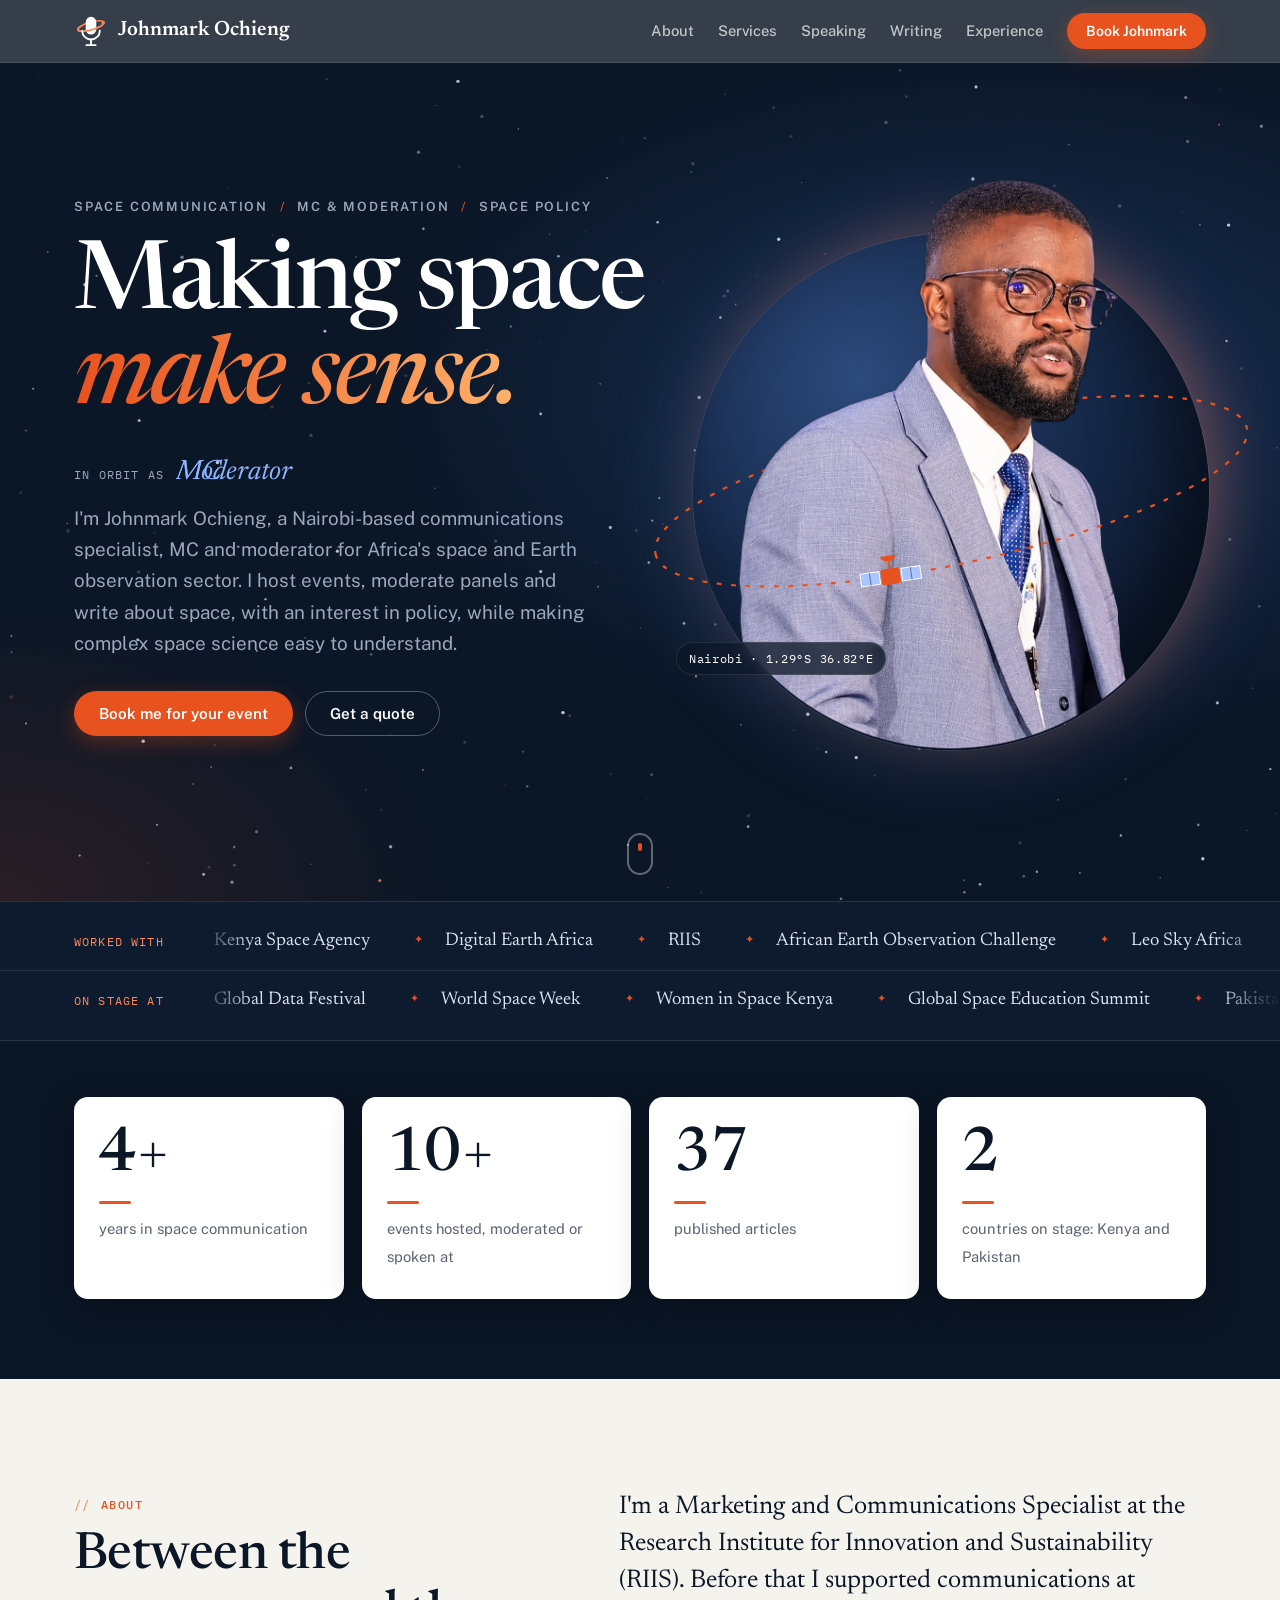
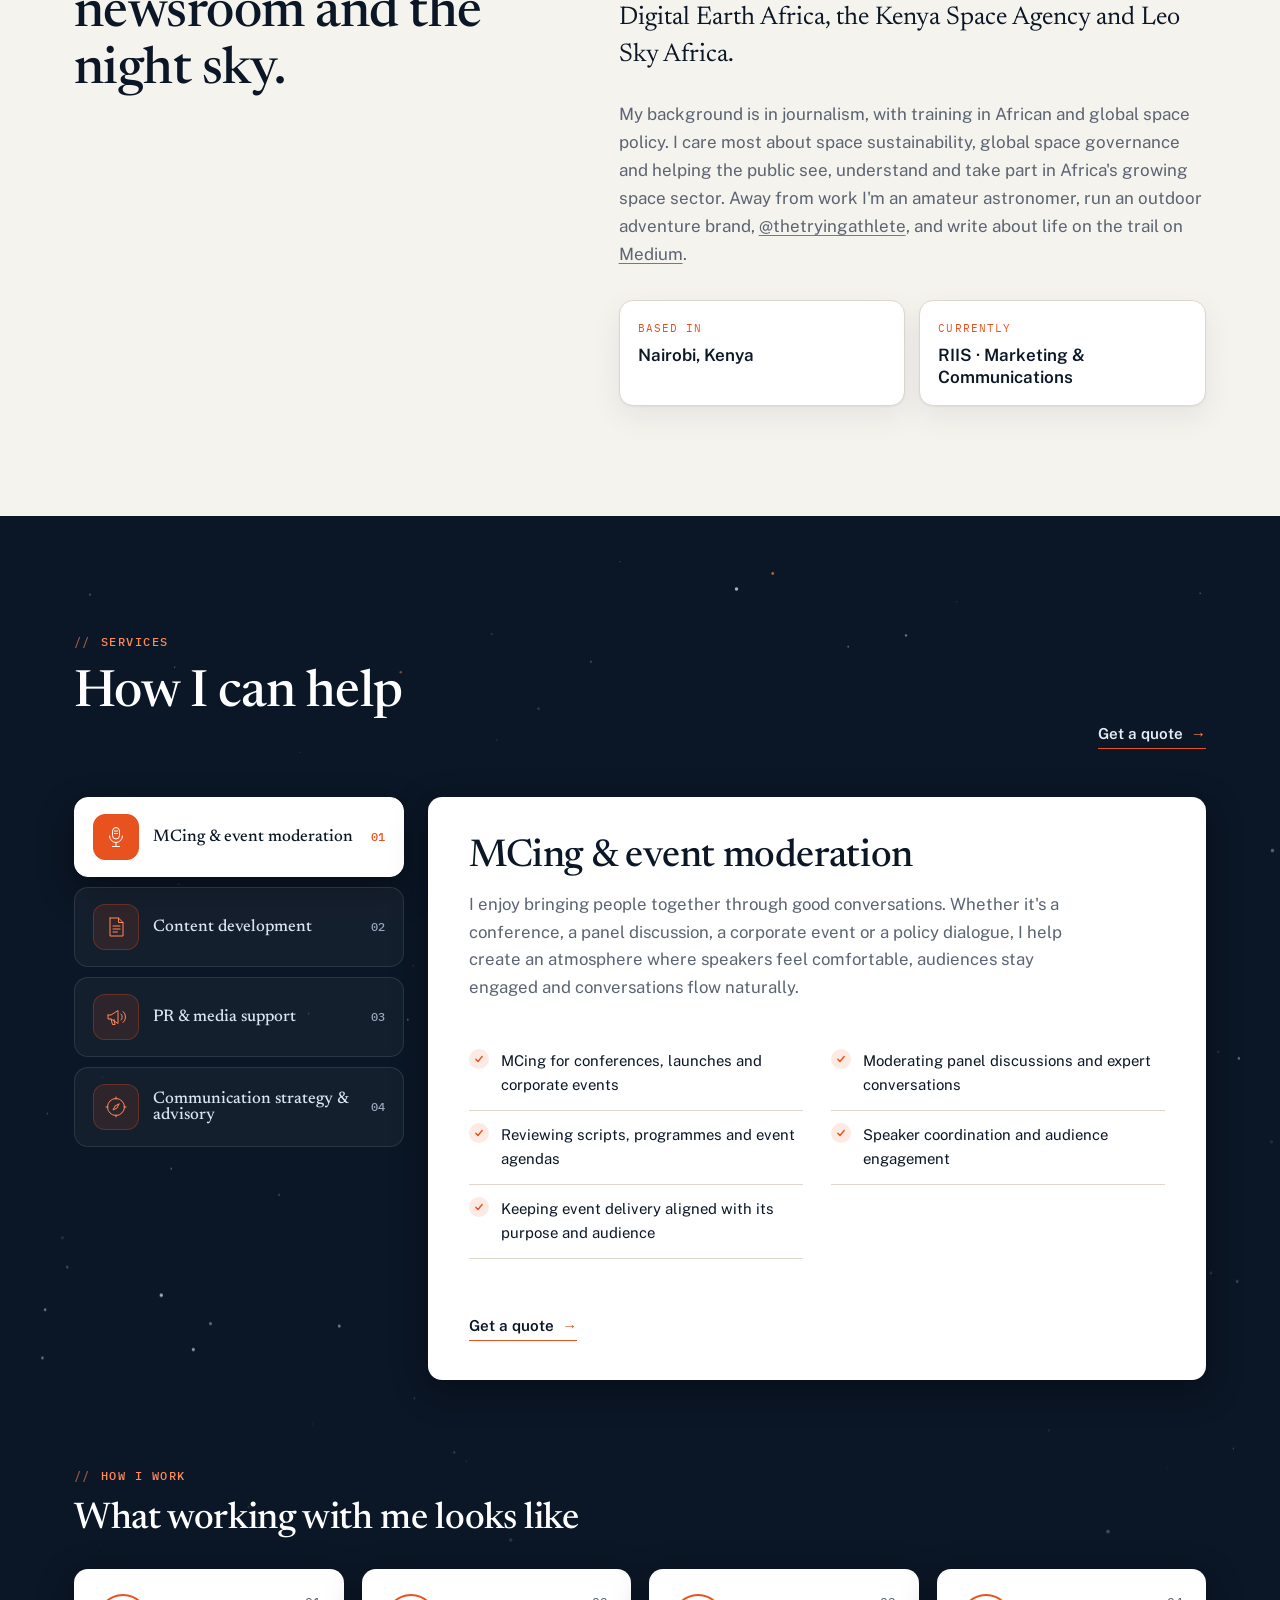
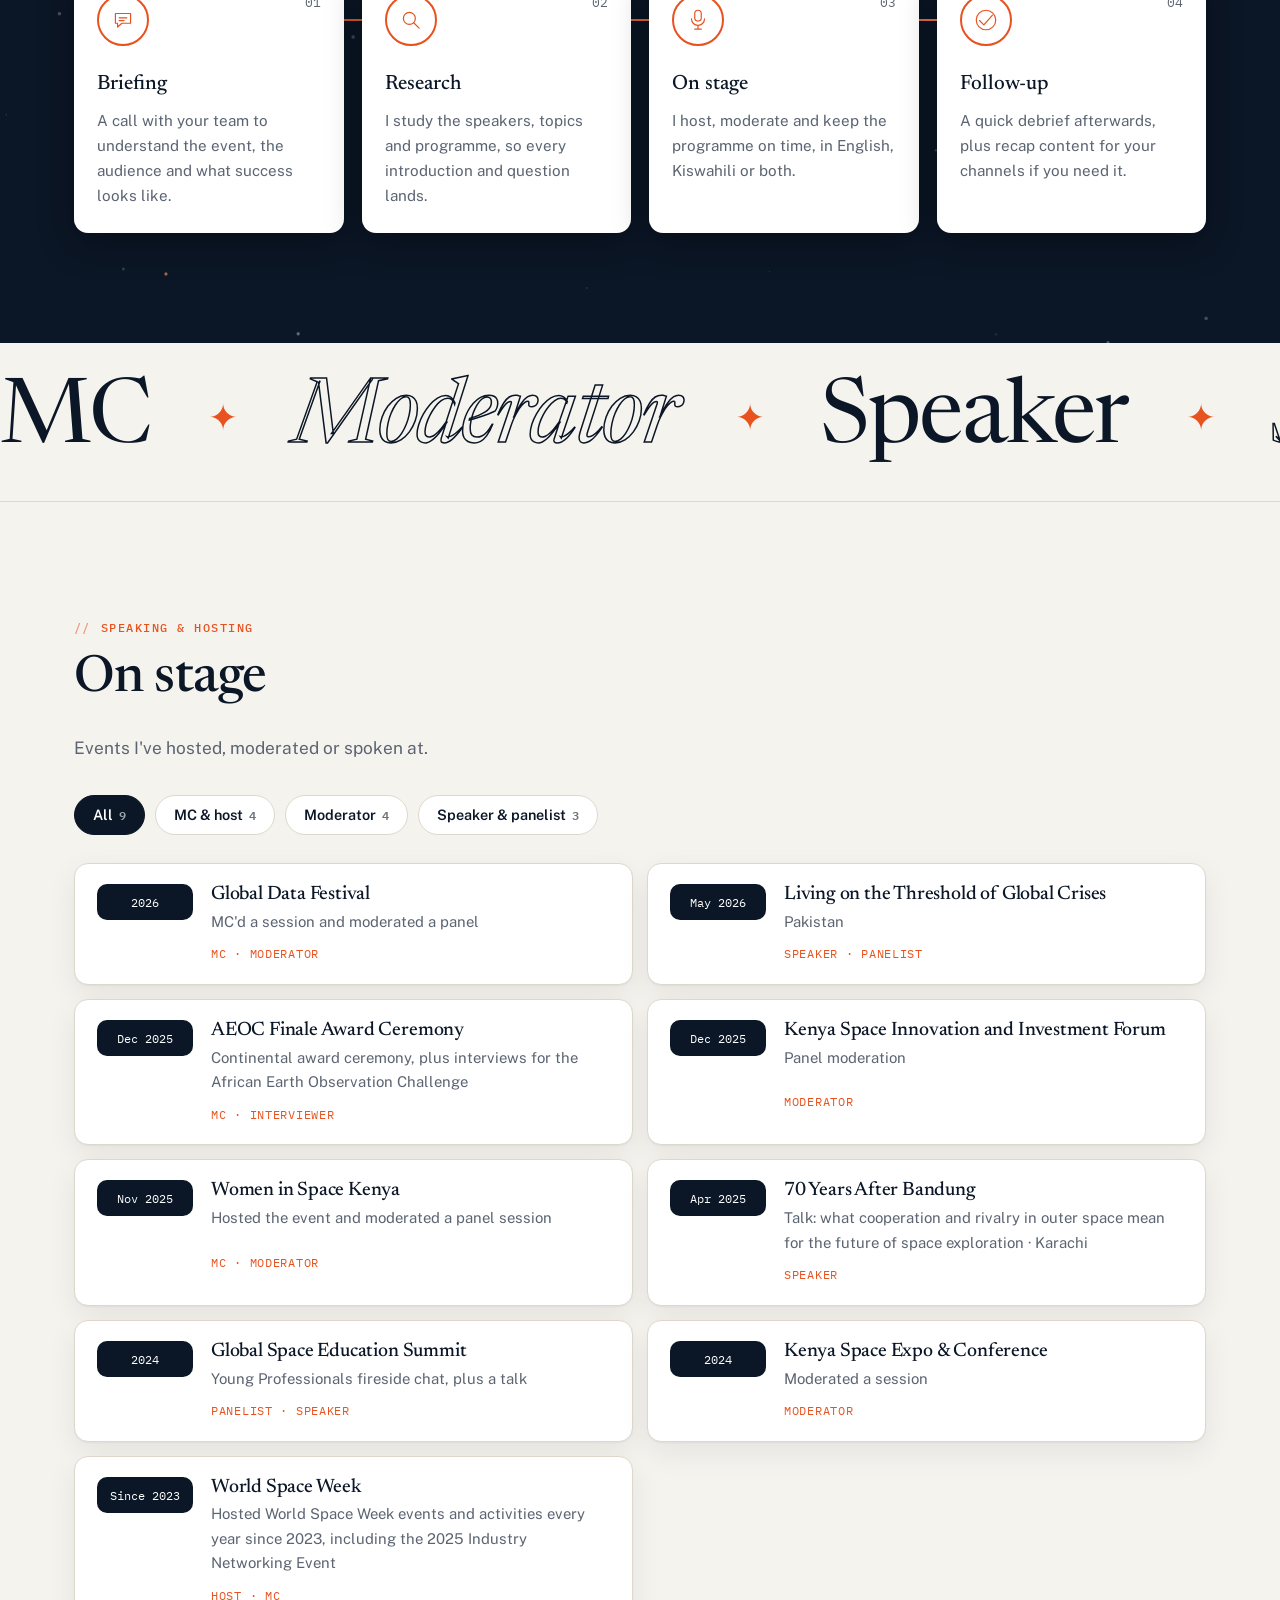
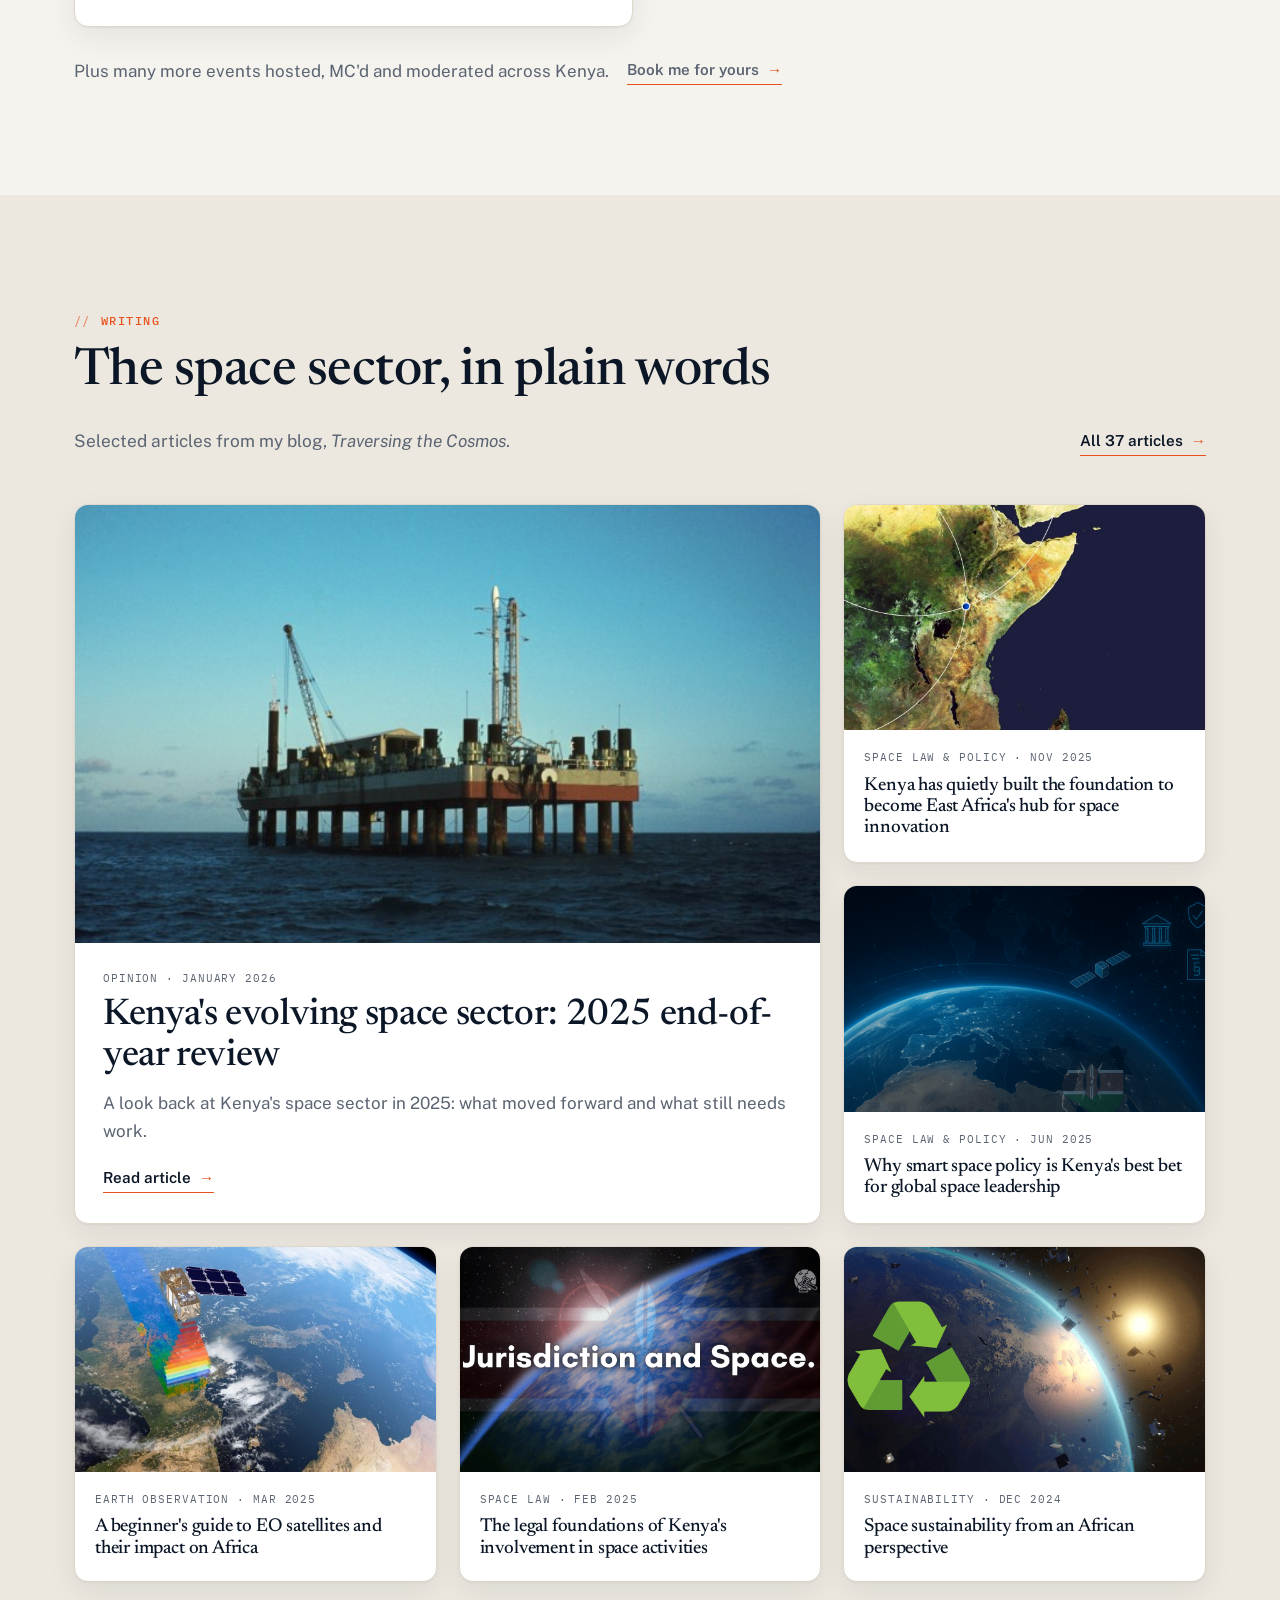
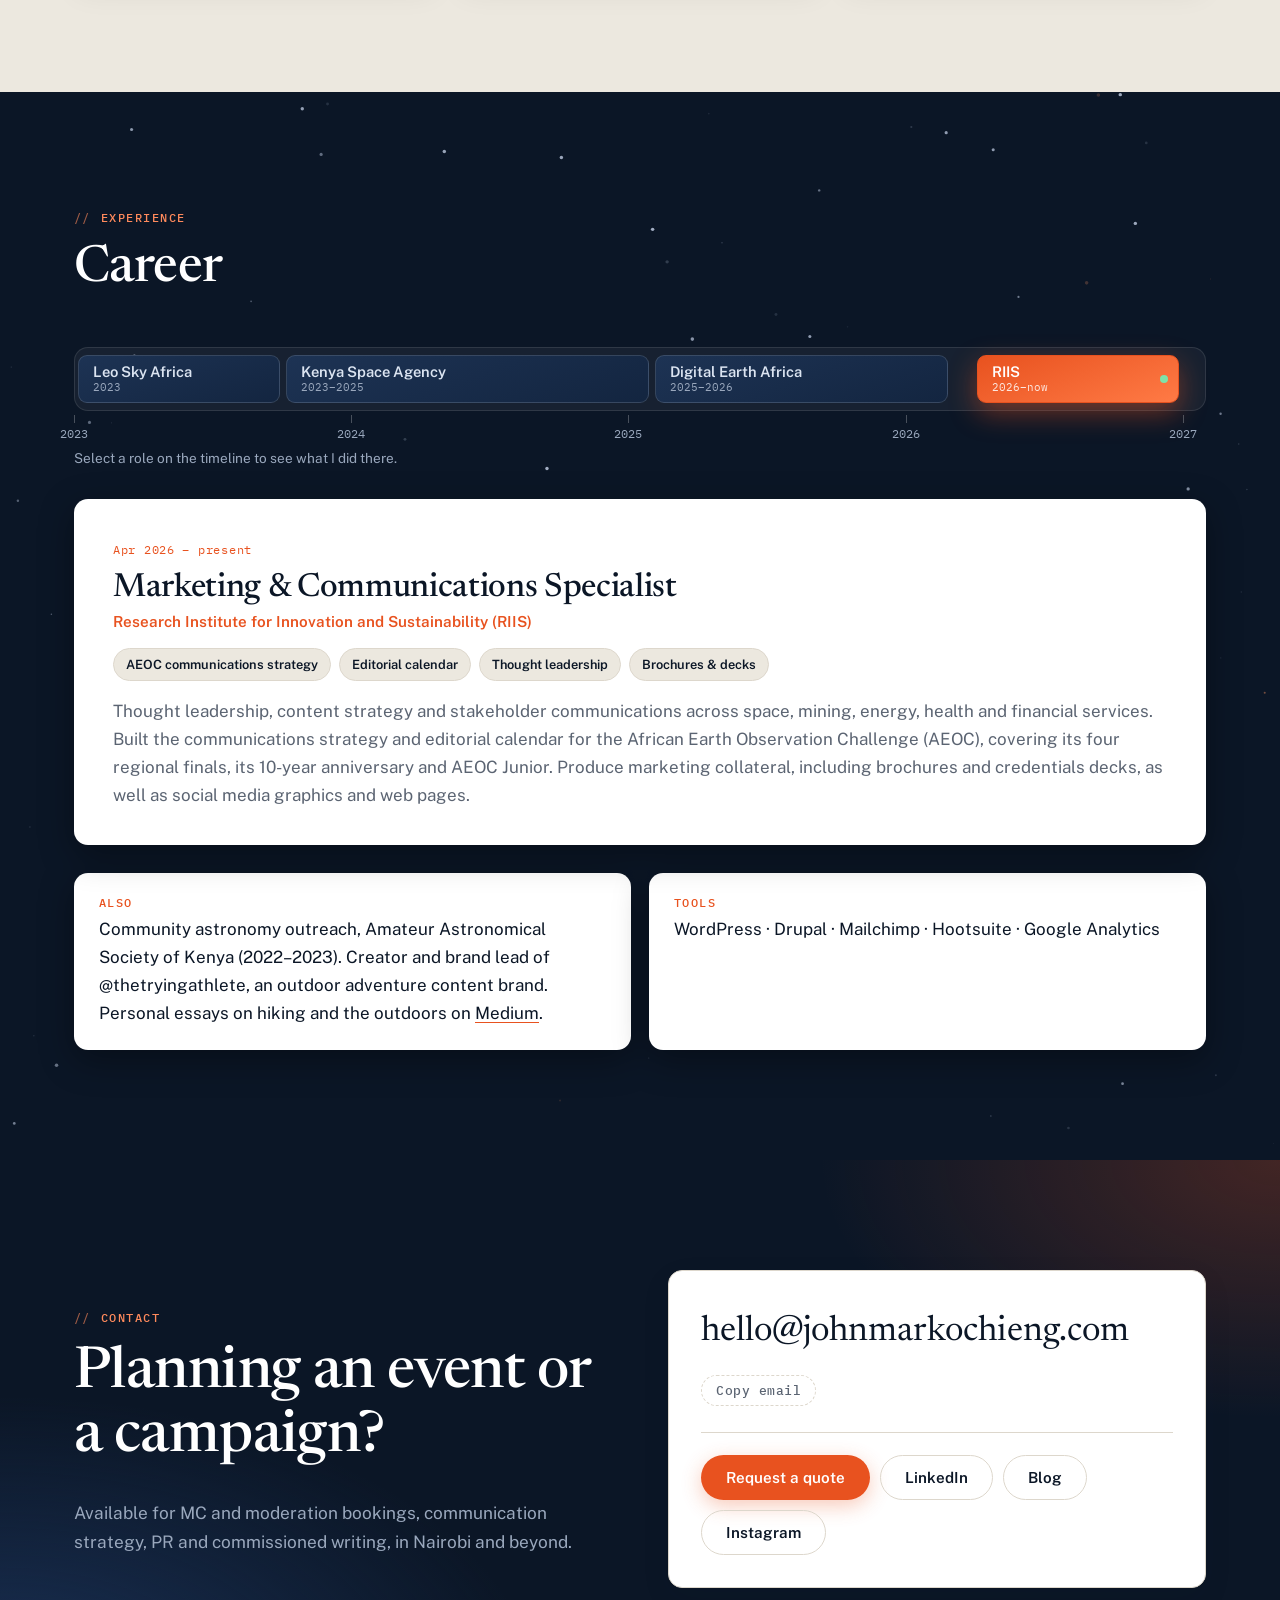
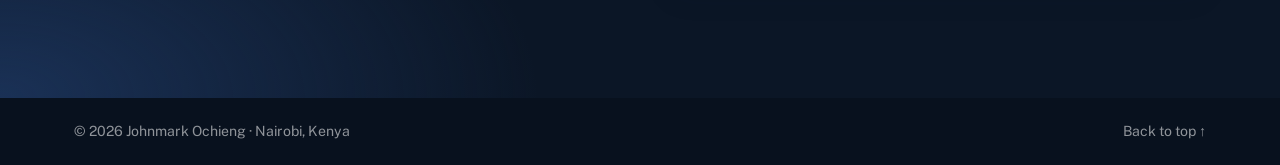
==== index.html @ 92f1a1a9 "Services switcher and career trajectory bar Co-Authored-By: Claude Opus 5.5 <noreply@anthropic.com> " ====
<!DOCTYPE html>
<html lang="en">
<head>
  <meta charset="utf-8">
  <meta name="viewport" content="width=device-width, initial-scale=1">
  <title>Johnmark Ochieng · Space Communication, MC &amp; Policy</title>
  <meta name="description" content="Johnmark Ochieng: Nairobi-based communications specialist, MC and moderator working at the intersection of space, Earth observation and policy across Africa.">
  <meta property="og:title" content="Johnmark Ochieng · Space Communication, MC & Policy">
  <meta property="og:description" content="MC, moderator and communications specialist for Africa's space and Earth observation sector.">
  <meta property="og:image" content="https://johnmarkochieng.com/assets/johnmark-speaking.jpg">
  <meta property="og:url" content="https://johnmarkochieng.com/">
  <meta property="og:type" content="website">
  <meta name="twitter:card" content="summary_large_image">
  <link rel="preconnect" href="https://fonts.googleapis.com">
  <link rel="preconnect" href="https://fonts.gstatic.com" crossorigin>
  <link href="https://fonts.googleapis.com/css2?family=Newsreader:ital,opsz,wght@0,6..72,400;0,6..72,500;0,6..72,600;1,6..72,500&family=Public+Sans:wght@400;500;600;700&family=IBM+Plex+Mono:wght@400;500&display=swap" rel="stylesheet">
  <link rel="icon" href="assets/logo/favicon.svg" type="image/svg+xml">
  <link rel="stylesheet" href="styles.css">
  <script>document.documentElement.classList.add("js");</script>
</head>
<body>
  <div class="scroll-progress" aria-hidden="true"></div>

  <header class="nav">
    <div class="nav-inner">
      <a href="#top" class="logo" aria-label="Johnmark Ochieng, home">
        <img src="assets/logo/mark.svg" alt="" class="logo-mark" width="34" height="34">
        <span class="logo-word">Johnmark Ochieng</span>
      </a>
      <button class="nav-toggle" aria-expanded="false" aria-controls="nav-links">Menu</button>
      <nav id="nav-links">
        <a href="#about">About</a>
        <a href="#services">Services</a>
        <a href="#stage">Speaking</a>
        <a href="#writing">Writing</a>
        <a href="#experience">Experience</a>
        <a href="#contact" class="btn btn-accent btn-sm">Book Johnmark</a>
      </nav>
    </div>
  </header>

  <main id="top">
    <!-- HERO: dark, live starfield -->
    <section class="hero dark">
      <canvas class="sky" data-interactive aria-hidden="true"></canvas>
      <div class="wrap hero-grid">
        <div class="hero-copy">
          <p class="kicker">Space communication <span class="kicker-sep" aria-hidden="true">/</span> MC &amp; moderation <span class="kicker-sep" aria-hidden="true">/</span> Space policy</p>
          <h1>Making space <em>make sense.</em></h1>
          <p class="hero-roles" aria-hidden="true"><span class="mono">In orbit as</span> <span class="role-rotator"><span>MC</span><span>Moderator</span><span>Space writer</span><span>Speaker</span><span>Strategist</span></span></p>
          <p class="lede">I'm Johnmark Ochieng, a Nairobi-based communications specialist, MC and moderator for Africa's space and Earth observation sector. I host events, moderate panels and write about space, with an interest in policy, while making complex space science easy to understand.</p>
          <div class="hero-actions">
            <a href="#contact" class="btn btn-accent">Book me for your event</a>
            <a href="#contact" class="btn btn-ghost">Get a quote</a>
          </div>
        </div>
        <figure class="hero-photo">
          <div class="planet" aria-hidden="true"></div>
          <svg class="hero-orbit orbit-back" viewBox="0 0 400 200" aria-hidden="true">
            <defs><clipPath id="orbit-clip-back"><rect x="-60" y="-60" width="520" height="160"/></clipPath></defs>
            <g transform="rotate(-12 200 100)" clip-path="url(#orbit-clip-back)">
              <path class="orbit-path" d="M10 100a190 46 0 1 0 380 0a190 46 0 1 0 -380 0"/>
              <g class="orbit-sat">
                <animateMotion dur="14s" repeatCount="indefinite" rotate="auto" path="M10 100a190 46 0 1 0 380 0a190 46 0 1 0 -380 0"/>
                <rect x="-19" y="-4" width="12" height="8" class="sat-panel"/><rect x="7" y="-4" width="12" height="8" class="sat-panel"/>
                <path d="M-13 -4v8M13 -4v8" class="sat-grid"/>
                <rect x="-6" y="-5" width="12" height="10" rx="1.5" class="sat-body"/>
                <path d="M0 -5v-5" class="sat-mast"/><path d="M-5 -13a5 3.5 0 0 0 10 0z" class="sat-dish"/>
              </g>
            </g>
          </svg>
          <img class="hero-cutout" src="assets/johnmark-cutout.webp" alt="Johnmark Ochieng speaking" width="911" height="1230">
          <svg class="hero-orbit orbit-front" viewBox="0 0 400 200" aria-hidden="true">
            <defs><clipPath id="orbit-clip-front"><rect x="-60" y="100" width="520" height="160"/></clipPath></defs>
            <g transform="rotate(-12 200 100)" clip-path="url(#orbit-clip-front)">
              <path class="orbit-path" d="M10 100a190 46 0 1 0 380 0a190 46 0 1 0 -380 0"/>
              <g class="orbit-sat">
                <animateMotion dur="14s" repeatCount="indefinite" rotate="auto" path="M10 100a190 46 0 1 0 380 0a190 46 0 1 0 -380 0"/>
                <rect x="-19" y="-4" width="12" height="8" class="sat-panel"/><rect x="7" y="-4" width="12" height="8" class="sat-panel"/>
                <path d="M-13 -4v8M13 -4v8" class="sat-grid"/>
                <rect x="-6" y="-5" width="12" height="10" rx="1.5" class="sat-body"/>
                <path d="M0 -5v-5" class="sat-mast"/><path d="M-5 -13a5 3.5 0 0 0 10 0z" class="sat-dish"/>
              </g>
            </g>
          </svg>
          <span class="photo-tag mono" aria-hidden="true">Nairobi · 1.29°S 36.82°E</span>
        </figure>
      </div>
      <a href="#about" class="scroll-cue" aria-label="Scroll to About"><span></span></a>
    </section>

    <!-- CREDIBILITY: two scrolling rows -->
    <section class="trust dark-2">
      <div class="trust-row">
        <p class="trust-label mono">Worked with</p>
        <div class="marquee">
          <ul class="trust-list">
            <li>Kenya Space Agency</li>
            <li>Digital Earth Africa</li>
            <li>RIIS</li>
            <li>African Earth Observation Challenge</li>
            <li>Leo Sky Africa</li>
            <li>Viffa Consult</li>
          </ul>
        </div>
      </div>
      <div class="trust-row">
        <p class="trust-label mono">On stage at</p>
        <div class="marquee marquee-reverse">
          <ul class="trust-list">
            <li>Global Data Festival</li>
            <li>World Space Week</li>
            <li>Women in Space Kenya</li>
            <li>Global Space Education Summit</li>
            <li>Pakistan Institute of International Affairs</li>
          </ul>
        </div>
      </div>
    </section>

    <!-- STATS -->
    <section class="stats dark">
      <div class="wrap stats-grid">
        <div class="stat card glow" data-reveal><strong data-count="4" data-suffix="+">4+</strong><span>years in space communication</span></div>
        <div class="stat card glow" data-reveal><strong data-count="10" data-suffix="+">10+</strong><span>events hosted, moderated or spoken at</span></div>
        <div class="stat card glow" data-reveal><strong data-count="37">37</strong><span>published articles</span></div>
        <div class="stat card glow" data-reveal><strong data-count="2">2</strong><span>countries on stage: Kenya and Pakistan</span></div>
      </div>
    </section>

    <!-- ABOUT -->
    <section id="about" class="section">
      <div class="wrap split-grid">
        <header class="section-head" data-reveal>
          <p class="eyebrow">About</p>
          <h2>Between the newsroom and the night sky.</h2>
        </header>
        <div data-reveal>
          <p class="body-lg">I'm a Marketing and Communications Specialist at the Research Institute for Innovation and Sustainability (RIIS). Before that I supported communications at Digital Earth Africa, the Kenya Space Agency and Leo Sky Africa.</p>
          <p>My background is in journalism, with training in African and global space policy. I care most about space sustainability, global space governance and helping the public see, understand and take part in Africa's growing space sector. Away from work I'm an amateur astronomer, run an outdoor adventure brand, <a href="https://www.instagram.com/thetryingathlete" target="_blank" rel="noopener">@thetryingathlete</a>, and write about life on the trail on <a href="https://medium.com/@intergalacticsage" target="_blank" rel="noopener">Medium</a>.</p>
          <dl class="facts">
            <div class="fact card"><dt>Based in</dt><dd>Nairobi, Kenya</dd></div>
            <div class="fact card"><dt>Currently</dt><dd>RIIS · Marketing &amp; Communications</dd></div>
          </dl>
        </div>
      </div>
    </section>

    <!-- SERVICES: dark cards -->
    <section id="services" class="section dark">
      <canvas class="sky sky-faint" aria-hidden="true"></canvas>
      <div class="wrap">
        <header class="section-head section-head-row" data-reveal>
          <div>
            <p class="eyebrow">Services</p>
            <h2>How I can help</h2>
          </div>
          <a href="#contact" class="link-arrow">Get a quote</a>
        </header>
        <div class="services">
          <article class="service card glow tilt" data-reveal>
            <div class="service-top">
              <svg class="service-icon" viewBox="0 0 48 48" aria-hidden="true"><rect x="17" y="5" width="14" height="23" rx="7"/><path d="M11 22a13 13 0 0 0 26 0M24 35v7M17 43h14M21 12h6M21 17h6"/></svg>
              <span class="service-num mono">01</span>
            </div>
            <h3>MCing &amp; event moderation</h3>
            <p>I enjoy bringing people together through good conversations. Whether it's a conference, a panel discussion, a corporate event or a policy dialogue, I help create an atmosphere where speakers feel comfortable, audiences stay engaged and conversations flow naturally.</p>
            <ul>
              <li>MCing for conferences, launches and corporate events</li>
              <li>Moderating panel discussions and expert conversations</li>
              <li>Reviewing scripts, programmes and event agendas</li>
              <li>Speaker coordination and audience engagement</li>
              <li>Keeping event delivery aligned with its purpose and audience</li>
            </ul>
            <a href="#contact" class="link-arrow">Get a quote</a>
          </article>
          <article class="service card glow tilt" data-reveal>
            <div class="service-top">
              <svg class="service-icon" viewBox="0 0 48 48" aria-hidden="true"><path d="M12 6h17l9 9v27H12z"/><path d="M29 6v9h9M18 22h14M18 28h14M18 34h9"/></svg>
              <span class="service-num mono">02</span>
            </div>
            <h3>Content development</h3>
            <p>I turn complex subjects into content that people can understand, connect with and act on. My work spans space, science, technology and development, with a focus on making technical ideas accessible without losing what makes them important.</p>
            <ul>
              <li>Articles, blogs and thought leadership pieces</li>
              <li>Social media planning, writing and content creation</li>
              <li>Video concepts, scripts and storyboards</li>
              <li>Infographics, presentations and visual content</li>
              <li>Newsletters, case studies and reports</li>
            </ul>
            <a href="#contact" class="link-arrow">Get a quote</a>
          </article>
          <article class="service card glow tilt" data-reveal>
            <div class="service-top">
              <svg class="service-icon" viewBox="0 0 48 48" aria-hidden="true"><path d="M8 20v8h6l14 9V11l-14 9z"/><path d="M14 28l3 11h5l-2-10M34 18a8 8 0 0 1 0 12M38 13a14 14 0 0 1 0 22"/></svg>
              <span class="service-num mono">03</span>
            </div>
            <h3>PR &amp; media support</h3>
            <p>Good communication also means knowing how to present an organisation's work to the outside world. I support organisations in preparing clear, well-positioned messages and communication materials for media engagement, events and public-facing activities.</p>
            <ul>
              <li>Press release and media statement writing</li>
              <li>Media briefs, talking points and key messages</li>
              <li>Communication materials for press conferences and public events</li>
              <li>Media research and identification of relevant outlets</li>
              <li>Event publicity and media coordination</li>
            </ul>
            <a href="#contact" class="link-arrow">Get a quote</a>
          </article>
          <article class="service card glow tilt" data-reveal>
            <div class="service-top">
              <svg class="service-icon" viewBox="0 0 48 48" aria-hidden="true"><circle cx="24" cy="24" r="17"/><path d="M30 18l-4 8-8 4 4-8z"/><path d="M24 4v4M24 40v4M4 24h4M40 24h4"/></svg>
              <span class="service-num mono">04</span>
            </div>
            <h3>Communication strategy &amp; advisory</h3>
            <p>Sometimes the problem isn't a lack of content. It's a lack of direction. I work with organisations to clarify what they want to say, who they need to reach and how to communicate consistently. From developing a communication strategy to putting practical systems in place, the focus is on making communication purposeful and sustainable.</p>
            <ul>
              <li>Communication strategy development and evaluation</li>
              <li>Brand messaging, positioning and storytelling</li>
              <li>Stakeholder engagement and partnership communications</li>
              <li>Crisis communication planning and risk management</li>
              <li>Media landscape research and communication insights</li>
            </ul>
            <a href="#contact" class="link-arrow">Get a quote</a>
          </article>
        </div>

        <!-- HOW I WORK: draft copy, edit freely -->
        <div class="process">
          <header class="process-head" data-reveal>
            <p class="eyebrow">How I work</p>
            <h3>What working with me looks like</h3>
          </header>
          <ol class="process-steps">
            <li class="step card" data-reveal>
              <svg class="step-icon" viewBox="0 0 48 48" aria-hidden="true"><path d="M10 12h28v18H22l-8 7v-7h-4z"/><path d="M17 20h14M17 25h9"/></svg>
              <span class="step-num">01</span>
              <h4>Briefing</h4>
              <p>A call with your team to understand the event, the audience and what success looks like.</p>
            </li>
            <li class="step card" data-reveal>
              <svg class="step-icon" viewBox="0 0 48 48" aria-hidden="true"><circle cx="21" cy="21" r="11"/><path d="M29 29l10 10"/></svg>
              <span class="step-num">02</span>
              <h4>Research</h4>
              <p>I study the speakers, topics and programme, so every introduction and question lands.</p>
            </li>
            <li class="step card" data-reveal>
              <svg class="step-icon" viewBox="0 0 48 48" aria-hidden="true"><rect x="18" y="6" width="12" height="20" rx="6"/><path d="M12 22a12 12 0 0 0 24 0M24 34v7M18 41h12"/></svg>
              <span class="step-num">03</span>
              <h4>On stage</h4>
              <p>I host, moderate and keep the programme on time, in English, Kiswahili or both.</p>
            </li>
            <li class="step card" data-reveal>
              <svg class="step-icon" viewBox="0 0 48 48" aria-hidden="true"><path d="M12 25l8 8 16-18"/><circle cx="24" cy="24" r="18"/></svg>
              <span class="step-num">04</span>
              <h4>Follow-up</h4>
              <p>A quick debrief afterwards, plus recap content for your channels if you need it.</p>
            </li>
          </ol>
        </div>
      </div>
    </section>

    <!-- ROLE TICKER (decorative) -->
    <div class="role-band" aria-hidden="true">
      <div class="role-track">
        <span>MC</span><i>✦</i><span class="outline">Moderator</span><i>✦</i><span>Speaker</span><i>✦</i><span class="outline">Space writer</span><i>✦</i><span>Strategist</span><i>✦</i>
        <span>MC</span><i>✦</i><span class="outline">Moderator</span><i>✦</i><span>Speaker</span><i>✦</i><span class="outline">Space writer</span><i>✦</i><span>Strategist</span><i>✦</i>
      </div>
    </div>

    <!-- SPEAKING: filterable event cards -->
    <section id="stage" class="section">
      <div class="spotlight" aria-hidden="true"></div>
      <div class="wrap">
        <header class="section-head" data-reveal>
          <p class="eyebrow">Speaking &amp; hosting</p>
          <h2>On stage</h2>
          <p class="intro">Events I've hosted, moderated or spoken at.</p>
        </header>
        <div class="filters" role="toolbar" aria-label="Filter events by role" data-reveal>
          <button type="button" class="filter is-on" data-filter="all" aria-pressed="true">All</button>
          <button type="button" class="filter" data-filter="mc" aria-pressed="false">MC &amp; host</button>
          <button type="button" class="filter" data-filter="moderator" aria-pressed="false">Moderator</button>
          <button type="button" class="filter" data-filter="speaker" aria-pressed="false">Speaker &amp; panelist</button>
        </div>
        <!-- Newest first. To add an event, copy one <li> block and set data-roles. -->
        <ol class="events">
          <li class="event card" data-roles="mc moderator" data-reveal>
            <span class="ev-date mono">2026</span>
            <div class="ev-main"><h3>Global Data Festival</h3><p>MC'd a session and moderated a panel</p></div>
            <span class="ev-role">MC · Moderator</span>
          </li>
          <li class="event card" data-roles="speaker" data-reveal>
            <span class="ev-date mono">May 2026</span>
            <div class="ev-main"><h3>Living on the Threshold of Global Crises</h3><p>Pakistan</p></div>
            <span class="ev-role">Speaker · Panelist</span>
          </li>
          <li class="event card" data-roles="mc" data-reveal>
            <span class="ev-date mono">Dec 2025</span>
            <div class="ev-main"><h3>AEOC Finale Award Ceremony</h3><p>Continental award ceremony, plus interviews for the African Earth Observation Challenge</p></div>
            <span class="ev-role">MC · Interviewer</span>
          </li>
          <li class="event card" data-roles="moderator" data-reveal>
            <span class="ev-date mono">Dec 2025</span>
            <div class="ev-main"><h3>Kenya Space Innovation and Investment Forum</h3><p>Panel moderation</p></div>
            <span class="ev-role">Moderator</span>
          </li>
          <li class="event card" data-roles="mc moderator" data-reveal>
            <span class="ev-date mono">Nov 2025</span>
            <div class="ev-main"><h3>Women in Space Kenya</h3><p>Hosted the event and moderated a panel session</p></div>
            <span class="ev-role">MC · Moderator</span>
          </li>
          <li class="event card" data-roles="speaker" data-reveal>
            <span class="ev-date mono">Apr 2025</span>
            <div class="ev-main"><h3>70 Years After Bandung</h3><p>Talk: what cooperation and rivalry in outer space mean for the future of space exploration · Karachi</p></div>
            <span class="ev-role">Speaker</span>
          </li>
          <li class="event card" data-roles="speaker" data-reveal>
            <span class="ev-date mono">2024</span>
            <div class="ev-main"><h3>Global Space Education Summit</h3><p>Young Professionals fireside chat, plus a talk</p></div>
            <span class="ev-role">Panelist · Speaker</span>
          </li>
          <li class="event card" data-roles="moderator" data-reveal>
            <span class="ev-date mono">2024</span>
            <div class="ev-main"><h3>Kenya Space Expo &amp; Conference</h3><p>Moderated a session</p></div>
            <span class="ev-role">Moderator</span>
          </li>
          <li class="event card" data-roles="mc" data-reveal>
            <span class="ev-date mono">Since 2023</span>
            <div class="ev-main"><h3>World Space Week</h3><p>Hosted World Space Week events and activities every year since 2023, including the 2025 Industry Networking Event</p></div>
            <span class="ev-role">Host · MC</span>
          </li>
        </ol>
        <p class="events-more">Plus many more events hosted, MC'd and moderated across Kenya. <a href="#contact" class="link-arrow">Book me for yours</a></p>
      </div>
    </section>

    <!-- WRITING: article cards -->
    <section id="writing" class="section section-alt">
      <div class="wrap">
        <header class="section-head section-head-row" data-reveal>
          <div>
            <p class="eyebrow">Writing</p>
            <h2>The space sector, in plain words</h2>
            <p class="intro">Selected articles from my blog, <em>Traversing the Cosmos</em>.</p>
          </div>
          <a href="https://traversingcosmos.wordpress.com/" class="link-arrow" target="_blank" rel="noopener">All 37 articles</a>
        </header>
        <div class="articles">
          <a class="article article-lead card" data-reveal href="https://traversingcosmos.wordpress.com/2026/01/01/kenyas-evolving-space-sector-2025-end-of-year-review/" target="_blank" rel="noopener">
            <span class="img-frame"><img src="assets/articles/post-1.jpg" alt="" loading="lazy"></span>
            <div class="article-body">
              <p class="article-meta mono">Opinion · January 2026</p>
              <h3>Kenya's evolving space sector: 2025 end-of-year review</h3>
              <p>A look back at Kenya's space sector in 2025: what moved forward and what still needs work.</p>
              <span class="link-arrow">Read article</span>
            </div>
          </a>
          <a class="article card" data-reveal href="https://traversingcosmos.wordpress.com/2025/11/13/kenya-has-quietly-built-the-foundation-to-become-east-africas-hub-for-space-innovation/" target="_blank" rel="noopener">
            <span class="img-frame"><img src="assets/articles/post-2.jpg" alt="" loading="lazy"></span>
            <div class="article-body">
              <p class="article-meta mono">Space law &amp; policy · Nov 2025</p>
              <h3>Kenya has quietly built the foundation to become East Africa's hub for space innovation</h3>
            </div>
          </a>
          <a class="article card" data-reveal href="https://traversingcosmos.wordpress.com/2025/06/13/why-smart-space-policy-is-kenyas-best-bet-for-global-space-leadership/" target="_blank" rel="noopener">
            <span class="img-frame"><img src="assets/articles/post-3.png" alt="" loading="lazy"></span>
            <div class="article-body">
              <p class="article-meta mono">Space law &amp; policy · Jun 2025</p>
              <h3>Why smart space policy is Kenya's best bet for global space leadership</h3>
            </div>
          </a>
          <a class="article card" data-reveal href="https://traversingcosmos.wordpress.com/2025/03/28/a-beginners-guide-to-understanding-eo-satellites-and-their-impact-on-africa/" target="_blank" rel="noopener">
            <span class="img-frame"><img src="assets/articles/post-4.jpg" alt="" loading="lazy"></span>
            <div class="article-body">
              <p class="article-meta mono">Earth observation · Mar 2025</p>
              <h3>A beginner's guide to EO satellites and their impact on Africa</h3>
            </div>
          </a>
          <a class="article card" data-reveal href="https://traversingcosmos.wordpress.com/2025/02/03/the-legal-foundations-of-kenyas-involvement-in-space-activities/" target="_blank" rel="noopener">
            <span class="img-frame"><img src="assets/articles/post-5.png" alt="" loading="lazy"></span>
            <div class="article-body">
              <p class="article-meta mono">Space law · Feb 2025</p>
              <h3>The legal foundations of Kenya's involvement in space activities</h3>
            </div>
          </a>
          <a class="article card" data-reveal href="https://traversingcosmos.wordpress.com/2024/12/09/space-sustainability-from-an-african-perspective/" target="_blank" rel="noopener">
            <span class="img-frame"><img src="assets/articles/post-6.png" alt="" loading="lazy"></span>
            <div class="article-body">
              <p class="article-meta mono">Sustainability · Dec 2024</p>
              <h3>Space sustainability from an African perspective</h3>
            </div>
          </a>
        </div>
      </div>
    </section>

    <!-- EXPERIENCE: mission log timeline -->
    <section id="experience" class="section dark">
      <canvas class="sky sky-faint" aria-hidden="true"></canvas>
      <div class="wrap">
        <header class="section-head" data-reveal>
          <p class="eyebrow">Experience</p>
          <h2>Career</h2>
        </header>
        <div class="trajectory" hidden></div>
        <ol class="jobs">
          <li class="job" data-reveal data-short="RIIS" data-start="2026-04" data-end="now">
            <span class="job-node" aria-hidden="true"></span>
            <div class="job-card card glow">
              <span class="job-date mono">Apr 2026 – present</span>
              <h3>Marketing &amp; Communications Specialist</h3>
              <p class="job-org">Research Institute for Innovation and Sustainability (RIIS)</p>
              <ul class="job-tags"><li>AEOC communications strategy</li><li>Editorial calendar</li><li>Thought leadership</li><li>Brochures &amp; decks</li></ul>
              <div class="job-more"><div><p>Thought leadership, content strategy and stakeholder communications across space, mining, energy, health and financial services. Built the communications strategy and editorial calendar for the African Earth Observation Challenge (AEOC), covering its four regional finals, its 10-year anniversary and AEOC Junior. Produce marketing collateral, including brochures and credentials decks, as well as social media graphics and web pages.</p></div></div>
            </div>
          </li>
          <li class="job" data-reveal data-short="Digital Earth Africa" data-start="2025-02" data-end="2026-03">
            <span class="job-node" aria-hidden="true"></span>
            <div class="job-card card glow">
              <span class="job-date mono">Feb 2025 – Mar 2026</span>
              <h3>Communications Officer</h3>
              <p class="job-org">Digital Earth Africa</p>
              <ul class="job-tags"><li>Articles &amp; case studies</li><li>Website &amp; social media</li><li>Design</li></ul>
              <div class="job-more"><div><p>Digital Earth Africa provides free, analysis-ready satellite data for the whole continent, to support decisions on agriculture, water, climate and land use. I wrote articles, case studies and reports on how the data is being used, managed the website and social media channels, and produced design work.</p></div></div>
            </div>
          </li>
          <li class="job" data-reveal data-short="Kenya Space Agency" data-start="2023-10" data-end="2025-02">
            <span class="job-node" aria-hidden="true"></span>
            <div class="job-card card glow">
              <span class="job-date mono">Oct 2023 – Feb 2025</span>
              <h3>Corporate Communications Officer</h3>
              <p class="job-org">Kenya Space Agency</p>
              <ul class="job-tags"><li>Kenya Space Bill</li><li>Strategic plan</li><li>Press releases &amp; policy briefs</li><li>Kenya Space Expo</li></ul>
              <div class="job-more"><div><p>Part of the agency's communications team. With no head of communications in post, I led much of the day-to-day work informally: communication on Kenya's space activities and international engagements, including newsletters, press releases, graphics, videos and policy briefs. Supported public participation on the Kenya Space Bill and national space policy, and contributed to drafting the agency's strategic plan. Moderated at the Kenya Space Expo &amp; Conference and on national panels.</p></div></div>
            </div>
          </li>
          <li class="job" data-reveal data-short="Leo Sky Africa" data-start="2023-01" data-end="2023-10">
            <span class="job-node" aria-hidden="true"></span>
            <div class="job-card card glow">
              <span class="job-date mono">Jan 2023 – Oct 2023</span>
              <h3>Science Communicator</h3>
              <p class="job-org">Leo Sky Africa</p>
              <ul class="job-tags"><li>Science content</li><li>Outreach campaigns</li></ul>
              <div class="job-more"><div><p>Created science content to improve public understanding of space and astronomy, and supported outreach and educational campaigns.</p></div></div>
            </div>
          </li>
        </ol>
        <div class="extras">
          <div class="card" data-reveal>
            <h3>Also</h3>
            <p>Community astronomy outreach, Amateur Astronomical Society of Kenya (2022–2023). Creator and brand lead of @thetryingathlete, an outdoor adventure content brand. Personal essays on hiking and the outdoors on <a href="https://medium.com/@intergalacticsage" target="_blank" rel="noopener">Medium</a>.</p>
          </div>
          <div class="card" data-reveal>
            <h3>Tools</h3>
            <p>WordPress · Drupal · Mailchimp · Hootsuite · Google Analytics</p>
          </div>
        </div>
      </div>
    </section>

    <!-- CONTACT -->
    <section id="contact" class="contact">
      <div class="wrap contact-grid">
        <div data-reveal>
          <p class="eyebrow">Contact</p>
          <h2>Planning an event or a campaign?</h2>
          <p class="intro">Available for MC and moderation bookings, communication strategy, PR and commissioned writing, in Nairobi and beyond.</p>
        </div>
        <div class="contact-card card glow" data-reveal>
          <a class="contact-email" href="mailto:hello@johnmarkochieng.com">hello@johnmarkochieng.com</a>
          <button type="button" class="copy-email" data-copy="hello@johnmarkochieng.com"><span class="copy-label">Copy email</span></button>
          <div class="contact-actions">
            <a href="mailto:hello@johnmarkochieng.com?subject=Quote%20request&amp;body=Hi%20Johnmark%2C%0A%0AI%27d%20like%20a%20quote.%0A%0AOrganisation%3A%0AService%20(MC%2C%20moderation%2C%20talk%2C%20content%2C%20strategy)%3A%0ADate(s)%3A%0AVenue%20%2F%20city%3A%0A%0AThanks%2C" class="btn btn-accent">Request a quote</a>
            <a href="https://www.linkedin.com/in/johnmark-o-40053770/" class="btn btn-ghost" target="_blank" rel="noopener">LinkedIn</a>
            <a href="https://traversingcosmos.wordpress.com/" class="btn btn-ghost" target="_blank" rel="noopener">Blog</a>
            <a href="https://www.instagram.com/thetryingathlete" class="btn btn-ghost" target="_blank" rel="noopener">Instagram</a>
          </div>
        </div>
      </div>
    </section>
  </main>

  <footer class="footer">
    <div class="wrap footer-inner">
      <p>© <span id="year"></span> Johnmark Ochieng · Nairobi, Kenya</p>
      <a href="#top">Back to top ↑</a>
    </div>
  </footer>

  <button type="button" class="to-top" aria-label="Back to top"><svg width="16" height="16" viewBox="0 0 16 16" aria-hidden="true" focusable="false"><path d="M8 13V3M3.5 7.5L8 3l4.5 4.5" fill="none" stroke="currentColor" stroke-width="1.6" stroke-linecap="round" stroke-linejoin="round"/></svg></button>

  <script src="main.js"></script>
</body>
</html>
---- styles.css ----
/* =========================================================================
   Johnmark Ochieng · "Mission control" theme
   Light paper sections alternate with deep-space navy sections and cards.
   Colours, fonts, radii and motion timings are all set here.
   ========================================================================= */
:root {
  --paper: #f5f3ee;
  --paper-2: #ece8df;
  --white: #ffffff;
  --ink: #0b1626;          /* deep space navy */
  --ink-2: #102038;        /* dark card */
  --ink-3: #1a2d4a;        /* dark card border / hover */
  --muted: #5b6472;
  --muted-dark: #9aa8bd;   /* secondary text on navy */
  --line: #ddd7cc;
  --line-dark: rgba(255, 255, 255, 0.1);
  --accent: #e8521f;       /* mission orange */
  --accent-soft: #ff8a5c;  /* orange for small text on navy */
  --sky: #8fb4ff;          /* starlight blue, for small details on navy */
  --radius: 14px;
  --shadow: 0 1px 2px rgba(11, 22, 38, 0.05), 0 10px 30px rgba(11, 22, 38, 0.07);
  --shadow-lift: 0 2px 4px rgba(11, 22, 38, 0.06), 0 22px 44px rgba(11, 22, 38, 0.14);
  --max: 1180px;
  --serif: "Newsreader", Georgia, "Times New Roman", serif;
  --sans: "Public Sans", "Helvetica Neue", Arial, sans-serif;
  --mono: "IBM Plex Mono", ui-monospace, Menlo, monospace;
  --fast: 200ms;
  --base: 420ms;
  --slow: 800ms;
  --ease: cubic-bezier(.2, .75, .2, 1);
}

*, *::before, *::after { box-sizing: border-box; }
html { scroll-behavior: smooth; }
body { margin: 0; background: var(--paper); color: var(--ink); font-family: var(--sans); font-size: 17px; line-height: 1.65; -webkit-font-smoothing: antialiased; }
img { max-width: 100%; display: block; }
a { color: inherit; }
h1, h2, h3 { font-family: var(--serif); font-weight: 500; line-height: 1.12; margin: 0 0 0.5em; letter-spacing: -0.01em; }
h2 { font-size: clamp(2.1rem, 4.4vw, 3.2rem); }
h3 { font-size: 1.3rem; }
p { margin: 0 0 1em; }
.mono { font-family: var(--mono); }
main { overflow-x: clip; }
.wrap { max-width: var(--max); margin: 0 auto; padding: 0 24px; position: relative; z-index: 1; }
section[id] { scroll-margin-top: 80px; }

/* ---------- Dark sections ---------- */
.dark { position: relative; background: var(--ink); color: #e8eef7; }
.dark-2 { background: #0e1b2e; color: #e8eef7; }
.dark .intro, .dark p { color: var(--muted-dark); }
.dark h2, .dark h3 { color: var(--white); }
.sky { position: absolute; inset: 0; width: 100%; height: 100%; pointer-events: none; z-index: 0; }

/* ---------- Buttons & links ---------- */
.btn {
  display: inline-flex; align-items: center; justify-content: center; gap: 8px;
  padding: 13px 24px; border-radius: 999px; border: 1px solid transparent;
  font: 600 0.95rem var(--sans); text-decoration: none; cursor: pointer;
  transition: background var(--fast), color var(--fast), border-color var(--fast), transform var(--fast) var(--ease), box-shadow var(--fast);
}
.btn:hover { transform: translateY(-2px); }
.btn:active { transform: translateY(0); }
.btn:focus-visible { outline: 2px solid var(--accent); outline-offset: 3px; }
.btn-sm { padding: 9px 18px; font-size: 0.88rem; }
.btn-accent { background: var(--accent); color: var(--white); box-shadow: 0 6px 20px rgba(232, 82, 31, 0.3); }
.btn-accent:hover { background: #ff6a33; box-shadow: 0 10px 28px rgba(232, 82, 31, 0.45); }
.btn-dark { background: var(--ink); color: var(--white); }
.btn-dark:hover { background: var(--accent); }
.btn-ghost, .btn-ghost-light { border-color: rgba(255, 255, 255, 0.3); color: var(--white); }
.btn-ghost:hover, .btn-ghost-light:hover { border-color: var(--white); background: rgba(255, 255, 255, 0.08); }
.link-arrow { display: inline-flex; align-items: center; gap: 8px; font-weight: 600; font-size: 0.95rem; text-decoration: none; border-bottom: 1px solid var(--accent); padding-bottom: 2px; }
.link-arrow::after { content: "→"; color: var(--accent); transition: transform var(--fast) var(--ease); }
.link-arrow:hover::after, a:hover > .link-arrow::after, .article:hover .link-arrow::after { transform: translateX(5px); }
.dark .link-arrow::after { color: var(--accent-soft); }

/* ---------- Cards ---------- */
.card { background: var(--white); border: 1px solid var(--line); border-radius: var(--radius); box-shadow: var(--shadow); transition: transform var(--base) var(--ease), box-shadow var(--base) var(--ease), border-color var(--base); }
.card-dark { position: relative; background: linear-gradient(160deg, var(--ink-3), var(--ink-2) 55%); border: 1px solid var(--line-dark); border-radius: var(--radius); color: #e8eef7; transition: transform var(--base) var(--ease), border-color var(--base), box-shadow var(--base); }
/* Cursor spotlight on cards (position set by main.js) */
.glow { isolation: isolate; overflow: hidden; }
.glow::before { content: ""; position: absolute; inset: 0; z-index: -1; opacity: 0; transition: opacity var(--base); pointer-events: none;
  background: radial-gradient(360px circle at var(--mx, 50%) var(--my, 50%), rgba(232, 82, 31, 0.22), transparent 60%); }
.glow:hover::before { opacity: 1; }
.card.glow:hover { transform: translateY(-4px); box-shadow: var(--shadow-lift); border-color: rgba(232, 82, 31, 0.4); }
.card.glow::before { background: radial-gradient(360px circle at var(--mx, 50%) var(--my, 50%), rgba(232, 82, 31, 0.08), transparent 60%); }
.card-dark:hover { border-color: rgba(232, 82, 31, 0.45); box-shadow: 0 20px 50px rgba(0, 0, 0, 0.35); }

/* ---------- Scroll progress + back to top ---------- */
.scroll-progress { position: fixed; top: 0; left: 0; right: 0; height: 3px; z-index: 30; background: linear-gradient(90deg, var(--accent), var(--accent-soft)); transform: scaleX(0); transform-origin: 0 50%; pointer-events: none; }
.to-top { position: fixed; right: 20px; bottom: 20px; z-index: 25; width: 46px; height: 46px; display: grid; place-items: center; border-radius: 50%; border: 0; background: var(--ink); color: var(--white); box-shadow: 0 8px 24px rgba(11, 22, 38, 0.3); cursor: pointer; opacity: 0; visibility: hidden; transform: translateY(12px) scale(.9); transition: opacity var(--base) var(--ease), transform var(--base) var(--ease), visibility 0s linear var(--base), background var(--fast); }
.to-top.is-shown { opacity: 1; visibility: visible; transform: none; transition-delay: 0s; }
.to-top:hover { background: var(--accent); }
.to-top:focus-visible { outline: 2px solid var(--accent); outline-offset: 3px; }

/* ---------- Navigation (dark glass) ---------- */
.nav { position: sticky; top: 0; z-index: 20; background: rgba(11, 22, 38, 0.82); backdrop-filter: blur(14px); -webkit-backdrop-filter: blur(14px); border-bottom: 1px solid var(--line-dark); color: var(--white); }
.nav-inner { max-width: var(--max); margin: 0 auto; padding: 13px 24px; display: flex; align-items: center; justify-content: space-between; gap: 24px; }
.logo { display: inline-flex; align-items: center; gap: 10px; text-decoration: none; }
.logo-mark { width: 34px; height: 34px; filter: invert(1) hue-rotate(180deg); transition: transform var(--base) var(--ease); }
.logo:hover .logo-mark { transform: rotate(-12deg) scale(1.08); }
.logo-word { font-family: var(--serif); font-size: 1.3rem; font-weight: 600; white-space: nowrap; }
.nav nav { display: flex; align-items: center; gap: 24px; }
.nav nav a:not(.btn) { position: relative; text-decoration: none; font-size: 0.92rem; font-weight: 500; color: rgba(255, 255, 255, 0.7); transition: color var(--fast); }
.nav nav a:not(.btn):hover, .nav nav a.active { color: var(--white); }
.nav nav a:not(.btn)::after { content: ""; position: absolute; left: 0; right: 0; bottom: -6px; height: 2px; border-radius: 2px; background: var(--accent); transform: scaleX(0); transform-origin: left; transition: transform var(--base) var(--ease); }
.nav nav a.active::after, .nav nav a:not(.btn):hover::after, .nav nav a:not(.btn):focus-visible::after { transform: scaleX(1); }
.nav a:focus-visible { outline: 2px solid var(--accent); outline-offset: 4px; border-radius: 3px; }
.nav-toggle { display: none; background: none; border: 1px solid rgba(255, 255, 255, 0.4); color: var(--white); padding: 7px 16px; border-radius: 999px; font: 600 0.9rem var(--sans); cursor: pointer; }

/* ---------- Hero ---------- */
.hero { min-height: calc(100vh - 62px); display: flex; align-items: center; padding: 64px 0 96px; overflow: hidden;
  background: radial-gradient(70% 60% at 78% 40%, #1a3156 0%, transparent 70%), radial-gradient(50% 50% at 0% 100%, rgba(232, 82, 31, 0.14), transparent 70%), var(--ink); }
.hero-grid { display: grid; grid-template-columns: 1.1fr 0.9fr; gap: 72px; align-items: center; width: 100%; }
.kicker { display: block; font-family: var(--sans); font-size: 0.8rem; font-weight: 600; letter-spacing: 0.14em; text-transform: uppercase; color: var(--muted-dark); margin-bottom: 22px; }
.kicker-sep { color: var(--accent); margin: 0 0.55em; font-weight: 400; }
.hero h1 { font-size: clamp(3.2rem, 7.4vw, 6.2rem); line-height: 1; letter-spacing: -0.03em; color: var(--white); margin-bottom: 20px; }
.hero h1 em { color: var(--accent); background: linear-gradient(90deg, var(--accent), #ffb26b, var(--accent)); background-size: 200% 100%; -webkit-background-clip: text; background-clip: text; color: transparent; animation: shimmer 6s ease-in-out infinite; padding-right: .06em; }
@keyframes shimmer { 50% { background-position: 100% 0; } }
.hero-roles { display: flex; align-items: baseline; gap: 12px; margin-bottom: 18px; font-family: var(--serif); font-size: clamp(1.3rem, 2.4vw, 1.75rem); color: var(--white); }
.hero-roles .mono { font-size: 0.75rem; letter-spacing: 0.1em; text-transform: uppercase; color: var(--muted-dark); }
.role-rotator { position: relative; display: inline-grid; height: 1.3em; overflow: hidden; color: var(--sky); font-style: italic; }
.role-rotator span { grid-area: 1 / 1; transform: translateY(110%); opacity: 0; transition: transform .6s var(--ease), opacity .6s; white-space: nowrap; }
.role-rotator span.is-on { transform: none; opacity: 1; }
.role-rotator span.is-out { transform: translateY(-110%); opacity: 0; }
html:not(.js) .role-rotator span:first-child { transform: none; opacity: 1; }
.lede { font-size: clamp(1.05rem, 1.5vw, 1.18rem); color: var(--muted-dark); max-width: 33rem; margin-bottom: 32px; }
.hero-actions { display: flex; flex-wrap: wrap; gap: 12px; }

/* Photo with planet, orbit and satellite */
.hero-photo { position: relative; margin: 0 40px 0 auto; width: 100%; max-width: 430px; aspect-ratio: 911 / 1230; }
.planet { position: absolute; left: -10%; right: -10%; top: 10%; aspect-ratio: 1; border-radius: 50%; z-index: 0;
  background: radial-gradient(circle at 32% 28%, #2c4a7c 0%, #16294a 45%, #0d1a30 75%);
  box-shadow: inset -30px -30px 80px rgba(0, 0, 0, 0.45), 0 0 0 1px rgba(143, 180, 255, 0.12), 0 0 90px rgba(143, 180, 255, 0.22), 18px -10px 70px -20px rgba(232, 82, 31, 0.5);
  }
@keyframes float { 50% { transform: translateY(-10px); } }
.hero-cutout { position: absolute; inset: 0; width: 100%; height: 100%; object-fit: contain; z-index: 2;
  /* Union of two shapes: everything above the planet's centre line, plus the planet disc itself.
     Planet = 120% of the photo width, top at 10% of its height, so its centre is at 54.4% of the
     height and its radii are 60% (of width) and 44.4% (of height). */
  -webkit-mask-image: linear-gradient(to bottom, #000 54.4%, transparent 54.4%), radial-gradient(ellipse 60% 44.4% at 50% 54.4%, #000 99.4%, transparent 100%);
          mask-image: linear-gradient(to bottom, #000 54.4%, transparent 54.4%), radial-gradient(ellipse 60% 44.4% at 50% 54.4%, #000 99.4%, transparent 100%); }
.hero-orbit { position: absolute; left: -24%; width: 148%; top: 27%; aspect-ratio: 2 / 1; pointer-events: none; overflow: visible; }
.orbit-back { z-index: 1; }
.orbit-front { z-index: 3; }
.orbit-path { fill: none; stroke: var(--accent); stroke-width: 1.4; stroke-dasharray: 3 6; animation: dash 30s linear infinite; }
@keyframes dash { to { stroke-dashoffset: -900; } }
.sat-body { fill: var(--accent); }
.sat-panel { fill: #a9c4ff; stroke: var(--white); stroke-width: .6; }
.sat-grid { stroke: var(--ink); stroke-width: .6; opacity: .5; }
.sat-mast { stroke: var(--accent); stroke-width: 1.2; }
.sat-dish { fill: var(--accent); }
.photo-tag { position: absolute; z-index: 4; left: -14%; bottom: 14%; font-size: 0.72rem; letter-spacing: 0.06em; color: var(--white); background: rgba(11, 22, 38, 0.75); border: 1px solid var(--line-dark); padding: 6px 12px; border-radius: 999px; backdrop-filter: blur(6px); }
.scroll-cue { position: absolute; z-index: 2; left: 50%; bottom: 26px; width: 26px; height: 42px; margin-left: -13px; border: 2px solid rgba(255, 255, 255, 0.35); border-radius: 14px; }
.scroll-cue span { position: absolute; top: 8px; left: 50%; width: 4px; height: 8px; margin-left: -2px; border-radius: 2px; background: var(--accent); animation: cue 1.8s ease-in-out infinite; }
@keyframes cue { 0% { opacity: 0; transform: translateY(0); } 30% { opacity: 1; } 100% { opacity: 0; transform: translateY(14px); } }

/* Hero entrance */
.js .hero-copy > *, .js .hero-photo { opacity: 0; transform: translateY(24px); animation: rise 1s var(--ease) forwards; }
.js .hero-copy > *:nth-child(2) { animation-delay: .1s; }
.js .hero-copy > *:nth-child(3) { animation-delay: .2s; }
.js .hero-copy > *:nth-child(4) { animation-delay: .3s; }
.js .hero-copy > *:nth-child(5) { animation-delay: .4s; }
.js .hero-photo { animation-delay: .25s; }
@keyframes rise { to { opacity: 1; transform: none; } }

/* ---------- Trust marquee ---------- */
.trust { padding: 10px 0; border-top: 1px solid var(--line-dark); border-bottom: 1px solid var(--line-dark); }
.trust-row { display: grid; grid-template-columns: max-content 1fr; align-items: center; }
.trust-row + .trust-row { border-top: 1px solid var(--line-dark); }
.trust-label { margin: 0; padding-left: max(24px, calc((100vw - var(--max)) / 2 + 24px)); padding-right: 28px; min-width: 0; font-size: 0.72rem; letter-spacing: 0.1em; text-transform: uppercase; color: var(--accent-soft); white-space: nowrap; }
.marquee { overflow: hidden; -webkit-mask-image: linear-gradient(90deg, transparent, #000 6%, #000 94%, transparent); mask-image: linear-gradient(90deg, transparent, #000 6%, #000 94%, transparent); }
.marquee-track { display: flex; width: max-content; animation: marquee 40s linear infinite; }
.marquee-reverse .marquee-track { animation-direction: reverse; animation-duration: 46s; }
.marquee:hover .marquee-track { animation-play-state: paused; }
.trust-list { list-style: none; margin: 0; padding: 14px 0; display: flex; }
.trust-list li { font-family: var(--serif); font-size: 1.15rem; color: #dbe4f1; white-space: nowrap; padding: 0 22px; display: flex; align-items: center; gap: 44px; }
.trust-list li::after { content: "✦"; font-size: 0.7rem; color: var(--accent); margin-right: -22px; }
@keyframes marquee { to { transform: translateX(-50%); } }
html:not(.js) .trust-list { flex-wrap: wrap; }

/* ---------- Stats ---------- */
.stats { padding: 56px 0 80px; }
.stats-grid { display: grid; grid-template-columns: repeat(4, 1fr); gap: 18px; }
.stat { padding: 28px 24px; }
.stat strong { display: block; font-family: var(--serif); font-weight: 500; font-size: clamp(2.8rem, 5vw, 3.8rem); line-height: 1; margin-bottom: 10px; color: var(--ink); font-variant-numeric: tabular-nums; }
.stat strong::after { content: ""; display: block; width: 32px; height: 3px; margin-top: 14px; border-radius: 2px; background: var(--accent); }
.stat span { font-size: 0.92rem; color: var(--muted); }

/* ---------- Sections ---------- */
.section { position: relative; padding: 110px 0; }
.section-alt { background: var(--paper-2); }
.section-head { margin-bottom: 48px; }
.section-head-row { display: flex; justify-content: space-between; align-items: flex-end; gap: 24px; flex-wrap: wrap; }
.eyebrow { display: inline-flex; align-items: center; gap: 10px; font-family: var(--mono); font-size: 0.78rem; font-weight: 500; letter-spacing: 0.12em; text-transform: uppercase; color: var(--accent); margin-bottom: 14px; }
.eyebrow::before { content: "//"; opacity: .6; }
.dark .eyebrow, .eyebrow-light { color: var(--accent-soft); }
.intro { color: var(--muted); font-size: 1.08rem; max-width: 58ch; margin: 0; }
.split-grid { display: grid; grid-template-columns: 0.9fr 1.1fr; gap: 64px; align-items: start; }
.split-grid .section-head { margin: 0; position: sticky; top: 110px; }
.body-lg { font-family: var(--serif); font-size: clamp(1.3rem, 2.2vw, 1.6rem); line-height: 1.45; }
.split-grid p:not(.body-lg):not(.eyebrow) { color: var(--muted); }
.split-grid p a, .extras p a, .intro a { color: inherit; text-decoration-color: var(--accent); text-underline-offset: 3px; transition: color var(--fast), text-underline-offset var(--fast); }
.split-grid p a:hover, .extras p a:hover, .intro a:hover { color: var(--accent); text-underline-offset: 6px; }
.facts { display: grid; grid-template-columns: repeat(2, 1fr); gap: 14px; margin: 32px 0 0; }
.fact { padding: 18px 18px 16px; }
.fact:hover { transform: translateY(-4px); box-shadow: var(--shadow-lift); }
.fact dt { font-family: var(--mono); font-size: 0.7rem; letter-spacing: 0.1em; text-transform: uppercase; color: var(--accent); margin-bottom: 6px; }
.fact dd { margin: 0; font-weight: 600; line-height: 1.35; }

/* ---------- Services (dark cards) ---------- */
.services { display: grid; grid-template-columns: 1fr 1fr; gap: 20px; }
.service { display: flex; flex-direction: column; align-items: flex-start; padding: 32px; transform-style: preserve-3d; }
.service-top { display: flex; justify-content: space-between; align-items: center; width: 100%; margin-bottom: 20px; }
.service-icon { width: 52px; height: 52px; padding: 10px; border-radius: 12px; background: rgba(232, 82, 31, 0.12); border: 1px solid rgba(232, 82, 31, 0.3); fill: none; stroke: var(--accent-soft); stroke-width: 2; stroke-linecap: round; stroke-linejoin: round; transition: transform var(--base) var(--ease), background var(--base); }
.service-icon * { stroke-dasharray: 160; stroke-dashoffset: 0; }
.js .service:not(.is-visible) .service-icon * { stroke-dashoffset: 160; }
.service.is-visible .service-icon * { transition: stroke-dashoffset 1.6s var(--ease) .3s; }
.service:hover .service-icon { transform: rotate(-8deg) scale(1.08); background: rgba(232, 82, 31, 0.22); }
.service-num { font-size: 0.85rem; color: var(--muted-dark); }
.service h3 { font-size: 1.6rem; margin-bottom: 12px; }
.service > p { color: var(--muted-dark); font-size: 0.98rem; }
.service ul { list-style: none; padding: 0; margin: 8px 0 28px; width: 100%; border-top: 1px solid var(--line-dark); }
.service li { position: relative; padding: 9px 0 9px 22px; font-size: 0.93rem; color: #d7e0ee; border-bottom: 1px solid var(--line-dark); }
.service li::before { content: ""; position: absolute; left: 0; top: 1.05em; width: 7px; height: 7px; border-radius: 50%; border: 1.5px solid var(--accent); }
.service .link-arrow { margin-top: auto; color: var(--white); }

/* ---------- Speaking: filters + event cards ---------- */
.filters { display: flex; flex-wrap: wrap; gap: 10px; margin: -16px 0 28px; }
.filter { font: 600 0.9rem var(--sans); padding: 9px 18px; border-radius: 999px; border: 1px solid var(--line); background: var(--white); color: var(--ink); cursor: pointer; transition: background var(--fast), color var(--fast), border-color var(--fast), transform var(--fast) var(--ease); }
.filter:hover { border-color: var(--ink); transform: translateY(-1px); }
.filter.is-on { background: var(--ink); color: var(--white); border-color: var(--ink); }
.filter:focus-visible { outline: 2px solid var(--accent); outline-offset: 2px; }
.filter .count { font-family: var(--mono); font-size: 0.75rem; margin-left: 6px; opacity: .6; }
.events { list-style: none; margin: 0; padding: 0; display: grid; grid-template-columns: 1fr 1fr; gap: 14px; }
.event { display: grid; grid-template-columns: 96px 1fr; grid-template-rows: auto auto; gap: 4px 18px; padding: 20px 22px; align-items: start; }
.event:hover { transform: translateY(-4px); box-shadow: var(--shadow-lift); border-color: rgba(232, 82, 31, 0.4); }
.event.is-hidden { display: none; }
.event.is-filtered-in { animation: pop .45s var(--ease); }
@keyframes pop { from { opacity: 0; transform: scale(.96) translateY(8px); } }
.ev-date { grid-row: 1 / 3; align-self: start; display: inline-block; text-align: center; font-size: 0.78rem; line-height: 1.3; padding: 10px 6px; border-radius: 10px; background: var(--ink); color: var(--white); }
.ev-main h3 { font-size: 1.22rem; margin: 0 0 4px; }
.ev-main p { margin: 0; color: var(--muted); font-size: 0.93rem; }
.ev-role { grid-column: 2; justify-self: start; margin-top: 6px; font-family: var(--mono); font-size: 0.74rem; letter-spacing: 0.06em; text-transform: uppercase; color: var(--accent); }
.events-more { margin: 30px 0 0; color: var(--muted); display: flex; flex-wrap: wrap; gap: 8px 18px; align-items: center; }

/* ---------- Writing: article cards ---------- */
.articles { display: grid; grid-template-columns: repeat(3, 1fr); gap: 22px; }
.article { display: flex; flex-direction: column; overflow: hidden; text-decoration: none; }
.article:hover { transform: translateY(-6px); box-shadow: var(--shadow-lift); }
.img-frame { display: block; overflow: hidden; background: var(--line); }
.img-frame img { width: 100%; aspect-ratio: 16 / 10; object-fit: cover; transition: transform var(--slow) var(--ease); }
.article:hover .img-frame img { transform: scale(1.06); }
.article-body { padding: 18px 20px 22px; }
.article h3 { font-size: 1.18rem; margin: 0; transition: color var(--fast); }
.article:hover h3 { color: var(--accent); }
.article-meta { font-size: 0.7rem; letter-spacing: 0.08em; text-transform: uppercase; color: var(--muted); margin: 0 0 8px; }
.article-lead { grid-column: span 2; grid-row: span 2; }
.article-lead .img-frame img { aspect-ratio: 16 / 9.4; }
.article-lead .article-body { padding: 26px 28px 30px; }
.article-lead h3 { font-size: clamp(1.7rem, 3vw, 2.3rem); margin-bottom: 12px; }
.article-lead p:not(.article-meta) { color: var(--muted); }

/* ---------- Experience: mission log ---------- */
.jobs { position: relative; list-style: none; margin: 0; padding: 0 0 0 44px; }
.jobs::before, .jobs::after { content: ""; position: absolute; left: 11px; top: 8px; bottom: 8px; width: 2px; border-radius: 2px; }
.jobs::before { background: var(--line); }
.jobs::after { background: linear-gradient(var(--accent), var(--accent-soft)); transform-origin: top; transform: scaleY(var(--progress, 0)); }
.job { position: relative; margin-bottom: 18px; }
.job-node { position: absolute; left: -44px; top: 26px; width: 24px; height: 24px; border-radius: 50%; background: var(--white); border: 2px solid var(--line); transition: border-color var(--base), box-shadow var(--base); }
.job-node::after { content: ""; position: absolute; inset: 5px; border-radius: 50%; background: var(--line); transition: background var(--base); }
.job.is-reached .job-node { border-color: var(--accent); box-shadow: 0 0 0 6px rgba(232, 82, 31, 0.15), 0 0 20px rgba(232, 82, 31, 0.5); }
.job.is-reached .job-node::after { background: var(--accent); }
.job-card { padding: 26px 28px; }
.js .job-card.glow:hover, .job-card:hover { transform: translateX(6px); }
.job-card p:not(.job-org) { color: var(--muted); }
.job-date { display: inline-block; font-size: 0.75rem; letter-spacing: 0.06em; color: var(--accent); margin-bottom: 10px; }
.jobs h3 { font-size: 1.45rem; margin: 0 0 2px; }
.job-org { color: var(--accent); font-weight: 600; font-size: 0.95rem; margin: 0 0 10px; }
.job-card p:last-child { margin: 0; }
.extras { display: grid; grid-template-columns: 1fr 1fr; gap: 18px; margin-top: 28px; }
.extras > div { padding: 22px 24px; }
.extras h3 { font-family: var(--mono); font-size: 0.75rem; font-weight: 500; letter-spacing: 0.12em; text-transform: uppercase; color: var(--accent); }
.dark .extras p { margin: 0; color: #d7e0ee; }

/* ---------- Contact ---------- */
.contact { position: relative; padding: 110px 0; color: var(--white); overflow: hidden;
  background: radial-gradient(60% 80% at 100% 0%, rgba(232, 82, 31, 0.25), transparent 60%), radial-gradient(60% 80% at 0% 100%, #1a3156, transparent 70%), var(--ink); }
.contact-grid { display: grid; grid-template-columns: 1fr 1fr; gap: 56px; align-items: center; }
.contact h2 { font-size: clamp(2.3rem, 4.6vw, 3.6rem); color: var(--white); }
.contact .intro { color: var(--muted-dark); }
.contact .eyebrow { color: var(--accent-soft); }
.contact-card { padding: 32px; }
.contact-email { display: block; font-family: var(--serif); font-size: clamp(1.4rem, 2.8vw, 2.2rem); color: var(--white); text-decoration: none; word-break: break-word; margin-bottom: 14px; transition: color var(--fast); }
.contact-email:hover { color: var(--accent-soft); }
.copy-email { font: 500 0.8rem var(--mono); letter-spacing: 0.04em; color: var(--muted-dark); background: none; border: 1px dashed rgba(255, 255, 255, 0.25); border-radius: 999px; padding: 6px 14px; margin-bottom: 26px; cursor: pointer; transition: color var(--fast), border-color var(--fast); }
.copy-email:hover { color: var(--white); border-color: var(--white); }
.copy-email.is-done { color: #7ee2a8; border-color: #7ee2a8; border-style: solid; }
.contact-actions { display: flex; flex-wrap: wrap; gap: 10px; padding-top: 22px; border-top: 1px solid var(--line-dark); }

/* ---------- Footer ---------- */
.footer { background: #08111e; color: rgba(255, 255, 255, 0.55); font-size: 0.88rem; }
.footer-inner { display: flex; justify-content: space-between; gap: 16px; padding: 22px 24px; }
.footer p { margin: 0; }
.footer a { text-decoration: none; background: linear-gradient(currentColor, currentColor) 0 100% / 0 1px no-repeat; transition: color var(--fast), background-size var(--base) var(--ease); }
.footer a:hover { color: var(--white); background-size: 100% 1px; }

/* ---------- Reveal on scroll ---------- */
.js [data-reveal], .js .reveal { opacity: 0; transform: translateY(28px); transition: opacity var(--slow) var(--ease), transform var(--slow) var(--ease); }
.js [data-reveal].is-visible, .js .reveal.visible { opacity: 1; transform: none; }
.js .card[data-reveal].is-visible:hover, .js .event[data-reveal].is-visible:hover { transform: translateY(-4px); }
.js .article[data-reveal].is-visible:hover { transform: translateY(-6px); }
.js .fact:hover { transform: translateY(-4px); }

/* ---------- Rates page ---------- */
.rates-hero { position: relative; padding: 70px 0 80px; overflow: hidden; background: radial-gradient(60% 80% at 85% 20%, #1a3156, transparent 70%), var(--ink); color: var(--white); }
.back-link { display: table; font-size: 0.9rem; font-weight: 600; color: var(--muted-dark); text-decoration: none; margin-bottom: 30px; transition: color var(--fast), transform var(--fast); }
.back-link:hover { color: var(--accent-soft); transform: translateX(-4px); }
.rates-hero h1 { font-size: clamp(2.8rem, 6.5vw, 5rem); line-height: 1.02; letter-spacing: -0.02em; color: var(--white); margin-bottom: 20px; }
.rates-hero h1 em { color: var(--accent); }
.rates-hero .lede { color: var(--muted-dark); }
.rate-grid { display: grid; grid-template-columns: repeat(4, 1fr); gap: 18px; }
.rate-card { position: relative; display: flex; flex-direction: column; padding: 30px 24px 26px; background: var(--white); border: 1px solid var(--line); border-radius: var(--radius); box-shadow: var(--shadow); transition: transform var(--base) var(--ease), box-shadow var(--base); }
.rate-card:hover { transform: translateY(-6px); box-shadow: var(--shadow-lift); }
.rate-card h3 { font-size: 1.45rem; }
.rate-desc { color: var(--muted); font-size: 0.95rem; flex: 1; }
.rate-prices { display: grid; gap: 10px; margin-top: 14px; padding-top: 16px; border-top: 1px solid var(--line); }
.rate-prices div { display: flex; justify-content: space-between; align-items: baseline; gap: 8px; }
.rate-prices span { color: var(--muted); font-size: 0.85rem; }
.rate-prices strong { font-family: var(--serif); font-weight: 500; font-size: 1.75rem; font-variant-numeric: tabular-nums; }
.rate-prices strong::before { content: "KES "; font-family: var(--mono); font-size: 0.68rem; color: var(--muted); vertical-align: 0.6em; }
.rate-card-best { overflow: visible; background: linear-gradient(160deg, var(--ink-3), var(--ink)); color: var(--white); border-color: rgba(232, 82, 31, 0.5); box-shadow: 0 20px 50px rgba(11, 22, 38, 0.3); }
.rate-card-best .rate-desc, .rate-card-best .rate-prices span, .rate-card-best .rate-prices strong::before { color: var(--muted-dark); }
.rate-card-best .rate-prices { border-color: var(--line-dark); }
.rate-badge { position: absolute; top: -11px; right: 18px; background: var(--accent); color: var(--white); font: 500 0.66rem var(--mono); letter-spacing: 0.08em; text-transform: uppercase; padding: 4px 10px; border-radius: 999px; }
.rate-note { margin: 24px 0 0; color: var(--muted); }
.rate-note strong { color: var(--ink); }
.content-grid { display: grid; grid-template-columns: repeat(4, 1fr); gap: 18px; }
.content-col { background: var(--white); border: 1px solid var(--line); border-radius: var(--radius); box-shadow: var(--shadow); padding: 22px 22px 8px; }
.content-col h3 { font-size: 1.3rem; margin-bottom: 4px; }
.addon-list, .check-list { list-style: none; padding: 0; margin: 16px 0 0; }
.addon-list li { display: flex; justify-content: space-between; gap: 16px; padding: 12px 0; border-bottom: 1px solid var(--line); }
.addon-list li:last-child { border-bottom: 0; }
.addon-list li span { color: var(--muted); }
.addon-list strong { font-variant-numeric: tabular-nums; white-space: nowrap; }
.content-col .addon-list li { flex-direction: column; gap: 2px; }
.content-col .addon-list strong { font-family: var(--serif); font-weight: 500; font-size: 1.1rem; }
.incl-grid { display: grid; grid-template-columns: 1fr 1fr; gap: 24px; }
.incl-grid > div { background: var(--white); border: 1px solid var(--line); border-radius: var(--radius); box-shadow: var(--shadow); padding: 30px; }
.incl-grid h2 { font-size: clamp(1.8rem, 3.2vw, 2.4rem); }
.check-list li { position: relative; padding: 12px 0 12px 32px; border-bottom: 1px solid var(--line); }
.check-list li:last-child { border-bottom: 0; }
.check-list li::before { content: "✓"; position: absolute; left: 0; top: 11px; width: 22px; height: 22px; display: grid; place-items: center; border-radius: 50%; background: rgba(232, 82, 31, 0.12); color: var(--accent); font-size: 0.75rem; font-weight: 700; }
.estimator { display: grid; grid-template-columns: 1.4fr 1fr; gap: 24px; align-items: start; }
.est-controls { display: grid; gap: 26px; align-content: start; background: var(--white); border: 1px solid var(--line); border-radius: var(--radius); box-shadow: var(--shadow); padding: 30px; }
.est-controls fieldset { border: 0; padding: 0; margin: 0; min-width: 0; }
.est-controls fieldset[hidden], .est-panel[hidden] { display: none; }
.est-controls legend { font: 500 0.72rem var(--mono); letter-spacing: 0.12em; text-transform: uppercase; color: var(--muted); margin-bottom: 12px; padding: 0; }
.est-tabs { display: flex; border-bottom: 1px solid var(--line); margin: -8px 0 4px; }
.est-tabs button { flex: 1; background: none; border: 0; border-bottom: 2px solid transparent; margin-bottom: -1px; padding: 12px 8px; font: 600 0.95rem var(--sans); color: var(--muted); cursor: pointer; transition: color var(--fast), border-color var(--fast); }
.est-tabs button:hover { color: var(--ink); }
.est-tabs button[aria-selected="true"] { color: var(--ink); border-bottom-color: var(--accent); }
.tab-count { display: inline-grid; place-items: center; min-width: 20px; height: 20px; padding: 0 6px; margin-left: 6px; border-radius: 10px; background: var(--accent); color: var(--white); font-size: 0.72rem; }
.tab-count[hidden] { display: none; }
.est-panel, #panel-event { display: grid; gap: 26px; }
.seg { display: flex; flex-wrap: wrap; gap: 8px; }
.seg label, .addons label { cursor: pointer; position: relative; }
.seg input, .addons input { position: absolute; opacity: 0; pointer-events: none; }
.seg span { display: inline-block; padding: 9px 18px; border: 1px solid var(--line); border-radius: 999px; font-size: 0.93rem; font-weight: 500; transition: background var(--fast), border-color var(--fast), color var(--fast), transform var(--fast) var(--ease); }
.seg label:hover span { border-color: var(--ink); transform: translateY(-1px); }
.seg input:checked + span { background: var(--ink); border-color: var(--ink); color: var(--white); }
.seg input:focus-visible + span, .addons input:focus-visible + span { outline: 2px solid var(--accent); outline-offset: 2px; }
.content-groups b { display: inline-grid; place-items: center; min-width: 18px; height: 18px; margin-left: 6px; border-radius: 9px; background: var(--accent); color: var(--white); font-size: 0.7rem; }
.stepper { display: inline-flex; align-items: center; border: 1px solid var(--line); border-radius: 999px; overflow: hidden; }
.stepper button { width: 44px; height: 44px; background: none; border: 0; color: var(--ink); font-size: 1.3rem; cursor: pointer; transition: background var(--fast); }
.stepper button:hover { background: var(--paper-2); }
.stepper output { min-width: 40px; text-align: center; font-family: var(--serif); font-size: 1.35rem; }
.stepper-sm button { width: 36px; height: 36px; font-size: 1.1rem; }
.stepper-sm output { min-width: 30px; font-size: 1.15rem; }
.addons { display: grid; grid-template-columns: 1fr 1fr; gap: 8px; }
.addons span { display: flex; justify-content: space-between; gap: 8px; height: 100%; padding: 12px 14px; border: 1px solid var(--line); border-radius: 10px; font-size: 0.92rem; transition: border-color var(--fast), background var(--fast); }
.addons em { font-style: normal; color: var(--muted); white-space: nowrap; }
.addons input:checked + span { border-color: var(--accent); background: rgba(232, 82, 31, 0.06); }
.addons input:checked + span em { color: var(--accent); }
.content-items { list-style: none; margin: 0; padding: 0; border-top: 1px solid var(--line); }
.content-items li { display: flex; justify-content: space-between; align-items: center; gap: 16px; padding: 12px 0; border-bottom: 1px solid var(--line); }
.content-items li.picked .ci-name { color: var(--accent); }
.ci-name { display: block; font-weight: 500; transition: color var(--fast); }
.ci-price { display: block; font-size: 0.85rem; color: var(--muted); }
.est-hint { margin: 0; font-size: 0.85rem; color: var(--muted); }
.est-summary { position: sticky; top: 90px; overflow: hidden; background: radial-gradient(80% 60% at 100% 0%, rgba(232, 82, 31, 0.25), transparent 60%), var(--ink); color: var(--white); border-radius: var(--radius); padding: 30px; box-shadow: 0 20px 50px rgba(11, 22, 38, 0.3); }
.est-label { margin: 0; font: 500 0.72rem var(--mono); letter-spacing: 0.12em; text-transform: uppercase; color: var(--muted-dark); }
.est-total { margin: 6px 0 20px; font-family: var(--serif); }
.est-total span { font: 500 0.9rem var(--mono); color: var(--accent-soft); vertical-align: 0.9em; }
.est-total strong { font-weight: 500; font-size: clamp(2.6rem, 6vw, 3.6rem); font-variant-numeric: tabular-nums; }
.est-lines { list-style: none; padding: 0; margin: 0 0 24px; border-top: 1px solid var(--line-dark); }
.est-lines li { display: flex; justify-content: space-between; gap: 12px; padding: 10px 0; border-bottom: 1px solid var(--line-dark); font-size: 0.9rem; color: var(--muted-dark); }
.est-lines li span:last-child { color: var(--white); font-variant-numeric: tabular-nums; }
.est-lines li.est-head { padding-top: 16px; color: var(--white); font: 500 0.72rem var(--mono); letter-spacing: 0.12em; text-transform: uppercase; border-bottom-color: rgba(255, 255, 255, 0.18); }
.est-lines li.est-head:first-child { padding-top: 10px; }
.est-lines li.est-add { justify-content: flex-start; border-bottom: 0; }
.est-lines li.est-empty { color: var(--muted-dark); border-bottom: 0; padding: 14px 0; }
.est-link { background: none; border: 0; padding: 0; font: 600 0.75rem var(--sans); color: var(--accent-soft); cursor: pointer; }
.est-link:hover { color: var(--white); text-decoration: underline; }
.est-send { display: flex; width: 100%; }
.est-fine { margin: 14px 0 0; font-size: 0.8rem; color: var(--muted-dark); }
.terms { display: grid; grid-template-columns: repeat(4, 1fr); gap: 18px; }
.terms > div { background: var(--white); border: 1px solid var(--line); border-radius: var(--radius); box-shadow: var(--shadow); padding: 22px; border-top: 3px solid var(--accent); }
.terms h3 { font-size: 1.2rem; }
.terms p { color: var(--muted); font-size: 0.95rem; margin: 0; }

/* ---------- Responsive ---------- */
@media (min-width: 761px) and (max-width: 1000px) { .nav nav { gap: 14px; } }
@media (max-width: 1000px) {
  .hero { min-height: 0; }
  .hero-grid, .split-grid, .contact-grid, .estimator { grid-template-columns: 1fr; gap: 56px; }
  .hero-photo { max-width: 380px; margin: 0 auto; }
  .split-grid .section-head { position: static; }
  .stats-grid, .rate-grid, .terms, .content-grid { grid-template-columns: 1fr 1fr; }
  .articles { grid-template-columns: 1fr 1fr; }
  .article-lead { grid-row: auto; }
  .est-summary { position: static; }
  .events { grid-template-columns: 1fr; }
}
@media (max-width: 760px) {
  body { font-size: 16px; }
  .wrap, .nav-inner { padding-left: 16px; padding-right: 16px; }
  .nav-toggle { display: block; }
  .nav nav { display: none; position: absolute; top: 100%; left: 0; right: 0; flex-direction: column; align-items: stretch; gap: 0; background: rgba(11, 22, 38, 0.97); border-bottom: 1px solid var(--line-dark); padding: 8px 16px 18px; }
  .nav nav.open { display: flex; }
  .nav nav a:not(.btn) { padding: 13px 0; border-bottom: 1px solid var(--line-dark); }
  .nav nav a:not(.btn)::after { display: none; }
  .nav nav .btn { margin-top: 14px; }
  .logo-word { font-size: 1.15rem; }
  .hero { padding: 40px 0 90px; }
  .kicker { font-size: 0.7rem; letter-spacing: 0.1em; line-height: 1.8; }
  .photo-tag { left: 0; }
  .section, .contact { padding: 76px 0; }
  .services, .articles, .incl-grid, .extras, .rate-grid, .terms, .addons, .content-grid, .facts { grid-template-columns: 1fr; }
  .article-lead { grid-column: auto; }
  .service { padding: 24px; }
  .event { grid-template-columns: 80px 1fr; padding: 16px; }
  .jobs { padding-left: 34px; }
  .jobs::before, .jobs::after { left: 8px; }
  .job-node { left: -34px; width: 20px; height: 20px; }
  .job-card { padding: 22px; }
  .trust-row { grid-template-columns: 1fr; }
  .trust-label { padding: 12px 16px 0; }
  .stats-grid { gap: 12px; }
  .stat { padding: 22px 18px; }
  .est-controls, .est-summary { padding: 22px; }
  .to-top { right: 14px; bottom: 14px; width: 42px; height: 42px; }
}

/* ---------- Reduced motion: everything visible, nothing moves ---------- */
@media (prefers-reduced-motion: reduce) {
  html { scroll-behavior: auto; }
  *, *::before, *::after { animation: none !important; transition: none !important; }
  .js [data-reveal], .js .reveal, .js .hero-copy > *, .js .hero-photo { opacity: 1; transform: none; }
  .js .service:not(.is-visible) .service-icon * { stroke-dashoffset: 0; }
  .role-rotator span:first-child { transform: none; opacity: 1; }
}

/* ---------- Print: a clean CV ---------- */
@media print {
  .nav, .hero-actions, .hero-orbit, .planet, .sky, .scroll-cue, .contact-actions, .footer, .stats, .trust, .filters, .to-top, .scroll-progress, .copy-email, .photo-tag { display: none !important; }
  body, .dark, .contact, .section-alt { background: #fff !important; color: #000 !important; }
  .dark h2, .dark h3, .dark p, .contact h2, .contact-email, .hero h1 { color: #000 !important; }
  .js [data-reveal], .js .reveal, .js .hero-copy > *, .js .hero-photo { opacity: 1; transform: none; animation: none; }
  .card, .card-dark { background: none; box-shadow: none; border: 1px solid #ccc; break-inside: avoid; }
}

/* ---------- Light cards on dark sections ---------- */
.dark .card h3 { color: var(--ink); }
.dark .card p { color: var(--muted); }
.dark .card { border-color: transparent; box-shadow: 0 10px 34px rgba(0, 0, 0, 0.35); }
.dark .card.glow:hover { box-shadow: 0 0 0 1px rgba(232, 82, 31, 0.5), 0 24px 54px rgba(0, 0, 0, 0.45); }
.dark .service > p { color: var(--muted); }
.service ul { border-top-color: var(--line); }
.service li { color: var(--ink); border-bottom-color: var(--line); }
.service-icon { stroke: var(--accent); background: rgba(232, 82, 31, 0.08); border-color: rgba(232, 82, 31, 0.25); }
.service-num { color: var(--muted); }
.service .link-arrow { color: var(--ink); }
.dark .card .link-arrow::after { color: var(--accent); }
.dark .jobs::before { background: rgba(255, 255, 255, 0.15); }
.dark .job-node { background: var(--ink); border-color: rgba(255, 255, 255, 0.3); }
.dark .job-node::after { background: rgba(255, 255, 255, 0.3); }
.dark .job.is-reached .job-node::after { background: var(--accent); }
.dark .job-card .job-org { color: var(--accent); }
.dark .extras p { color: var(--ink); }
.contact-card .contact-email { color: var(--ink); }
.contact-card .contact-email:hover { color: var(--accent); }
.contact-card .copy-email { color: var(--muted); border-color: var(--line); }
.contact-card .copy-email:hover { color: var(--ink); border-color: var(--ink); }
.contact-card .contact-actions { border-top-color: var(--line); }
.contact-card .btn-ghost { color: var(--ink); border-color: var(--line); }
.contact-card .btn-ghost:hover { border-color: var(--ink); background: var(--paper-2); }
.dark .extras h3 { color: var(--accent); }
.to-top { background: var(--accent); box-shadow: 0 8px 24px rgba(232, 82, 31, 0.35); }
.to-top:hover { background: #ff6a33; }

/* ---------- Mobile: hero fits the screen; careers collapse to a tap-to-open list ---------- */
@media (max-width: 760px) {
  /* the planet is 120% of the photo width, so keep the photo at screen width / 1.2 */
  .hero-photo { max-width: calc((100vw - 40px) / 1.2); }
  .photo-tag { left: -6%; bottom: 10%; font-size: 0.66rem; }
  /* narrower ring on phones so its ends still fit on screen */
  .hero-orbit { left: -16%; width: 132%; top: 30%; }

  .js .job-card { cursor: pointer; padding-right: 54px; }
  .js .job-card::after { content: ""; position: absolute; top: 28px; right: 22px; width: 9px; height: 9px;
    border-right: 2px solid var(--accent); border-bottom: 2px solid var(--accent); transform: rotate(45deg); transition: transform var(--base) var(--ease); }
  .js .job.is-open .job-card::after { transform: rotate(-135deg); top: 33px; }
  .js .job-more { display: grid; grid-template-rows: 0fr; transition: grid-template-rows var(--base) var(--ease); }
  .js .job-more > div { overflow: hidden; }
  .js .job-more p { padding-top: 10px; }
  .js .job.is-open .job-more { grid-template-rows: 1fr; }
  .job-card .job-org { margin-bottom: 0; }
  .job-card:hover, .js .job-card.glow:hover { transform: none; }
}

/* Mid-size screens: two columns but less room, so a slightly narrower ring */
@media (min-width: 1001px) and (max-width: 1240px) {
  .hero-orbit { left: -18%; width: 136%; top: 29.3%; }
}


/* =========================================================================
   Lively layer
   ========================================================================= */

/* ---------- How I work ---------- */
.process { margin-top: 80px; }
.process-head { margin-bottom: 28px; }
.process-head h3 { font-size: clamp(1.7rem, 3vw, 2.3rem); color: var(--white); }
.process-steps { position: relative; list-style: none; margin: 0; padding: 0; display: grid; grid-template-columns: repeat(4, 1fr); gap: 18px; counter-reset: step; }
.process-steps::before, .process-steps::after { content: ""; position: absolute; left: 6%; right: 6%; top: 50px; height: 2px; z-index: 0; border-radius: 2px; }
.process-steps::before { background: rgba(255, 255, 255, 0.15); }
.process-steps::after { background: linear-gradient(90deg, var(--accent), var(--accent-soft)); transform-origin: left; transform: scaleX(var(--fill, 0)); transition: transform 1.6s var(--ease); }
.process-steps.is-drawn { --fill: 1; }
.step { position: relative; z-index: 1; padding: 24px 22px; }
.step-icon { width: 52px; height: 52px; padding: 11px; border-radius: 50%; background: var(--white); border: 2px solid var(--accent); fill: none; stroke: var(--accent); stroke-width: 2.2; stroke-linecap: round; stroke-linejoin: round; margin-bottom: 14px; transition: transform var(--base) var(--ease), background var(--base), stroke var(--base); }
.step:hover .step-icon { transform: translateY(-4px) rotate(-6deg); background: var(--accent); stroke: var(--white); }
.step-num { position: absolute; top: 22px; right: 22px; font-family: var(--mono); font-size: 0.8rem; color: var(--muted); }
.step h4 { font-family: var(--serif); font-weight: 500; font-size: 1.3rem; margin: 0 0 6px; color: var(--ink); }
.dark .step p { margin: 0; font-size: 0.95rem; }

/* ---------- Big role ticker ---------- */
.role-band { overflow: hidden; padding: 34px 0; background: var(--paper); border-bottom: 1px solid var(--line); }
.role-track { display: flex; align-items: center; gap: 0.5em; width: max-content; font-family: var(--serif); font-size: clamp(2.8rem, 7vw, 5.6rem); line-height: 1; letter-spacing: -0.02em; color: var(--ink); white-space: nowrap; animation: roles 38s linear infinite; }
.role-track .outline { color: transparent; -webkit-text-stroke: 1.5px var(--ink); font-style: italic; }
.role-track i { font-style: normal; font-size: 0.4em; color: var(--accent); margin: 0 0.35em; display: inline-block; animation: twirl 6s linear infinite; }
.role-band:hover .role-track { animation-play-state: paused; }
@keyframes roles { to { transform: translateX(-50%); } }
@keyframes twirl { to { transform: rotate(360deg); } }

/* ---------- Stage spotlight on the Speaking section ---------- */
#stage { overflow: hidden; }
.spotlight { position: absolute; inset: 0; z-index: 0; pointer-events: none; opacity: 0; transition: opacity .6s;
  background: radial-gradient(520px circle at var(--sx, 50%) var(--sy, 30%), rgba(232, 82, 31, 0.10), transparent 65%); }
#stage:hover .spotlight { opacity: 1; }
.event::after { content: ""; position: absolute; left: 0; top: 18px; bottom: 18px; width: 3px; border-radius: 0 3px 3px 0; background: var(--accent); transform: scaleY(0); transition: transform var(--base) var(--ease); }
.event { position: relative; overflow: hidden; }
.event:hover::after { transform: scaleY(1); }

/* ---------- Back-to-top: the arrow launches ---------- */
.to-top svg { transition: transform .5s cubic-bezier(.5, 0, .75, 0), opacity .5s; }
.to-top.is-launching svg { transform: translateY(-46px); opacity: 0; }
.to-top::after { content: ""; position: absolute; left: 50%; top: 60%; width: 6px; height: 0; margin-left: -3px; border-radius: 3px; background: linear-gradient(var(--white), transparent); opacity: 0; }
.to-top.is-launching::after { animation: exhaust .5s ease-out; }
@keyframes exhaust { 0% { height: 0; opacity: .9; } 100% { height: 22px; opacity: 0; transform: translateY(6px); } }

/* ---------- Responsive ---------- */
@media (max-width: 1000px) {
  .process-steps { grid-template-columns: 1fr 1fr; }
  .process-steps::before, .process-steps::after { display: none; }
}
@media (max-width: 760px) {
  .process { margin-top: 56px; }
  .process-steps { grid-template-columns: 1fr; }
  .role-band { padding: 22px 0; }
  .spotlight { display: none; }
}
@media (prefers-reduced-motion: reduce) {
  .process-steps { --fill: 1; }
}
@media print { .role-band, .spotlight { display: none !important; } }


/* =========================================================================
   Services switcher (desktop) + career trajectory
   ========================================================================= */

/* ---------- Services: pick a service on the left, details on the right ---------- */
.svc-switch { display: grid; grid-template-columns: 330px 1fr; gap: 24px; align-items: start; }
.svc-tabs { position: sticky; top: 100px; display: flex; flex-direction: column; gap: 10px; }
.svc-tab { display: grid; grid-template-columns: 46px 1fr auto; align-items: center; gap: 14px; width: 100%; text-align: left; padding: 16px 18px; border-radius: var(--radius); border: 1px solid var(--line-dark); background: rgba(255, 255, 255, 0.04); color: #dbe4f1; font: 500 1.05rem var(--serif); cursor: pointer; transition: background var(--base) var(--ease), border-color var(--base), transform var(--base) var(--ease), color var(--base); }
.svc-tab:hover { background: rgba(255, 255, 255, 0.08); transform: translateX(4px); }
.svc-tab:focus-visible { outline: 2px solid var(--accent); outline-offset: 3px; }
.svc-tab svg { width: 46px; height: 46px; padding: 10px; border-radius: 12px; fill: none; stroke: var(--accent-soft); stroke-width: 2; stroke-linecap: round; stroke-linejoin: round; background: rgba(232, 82, 31, 0.12); border: 1px solid rgba(232, 82, 31, 0.3); transition: background var(--base), stroke var(--base); }
.svc-tab .svc-num { font-family: var(--mono); font-size: 0.75rem; color: var(--muted-dark); }
.svc-tab[aria-selected="true"] { background: var(--white); border-color: var(--white); color: var(--ink); box-shadow: 0 14px 34px rgba(0, 0, 0, 0.35); }
.svc-tab[aria-selected="true"] svg { background: var(--accent); stroke: var(--white); border-color: var(--accent); }
.svc-tab[aria-selected="true"] .svc-num { color: var(--accent); }
.svc-switch .services { display: block; }
.svc-switch .service { padding: 38px 40px; min-height: 100%; }
.svc-switch .service[hidden] { display: none; }
.svc-switch .service.is-entering { animation: svcIn .5s var(--ease); }
@keyframes svcIn { from { opacity: 0; transform: translateY(14px); } }
.svc-switch .service-top { display: none; }
.svc-switch .service h3 { font-size: clamp(1.9rem, 3vw, 2.5rem); }
.svc-switch .service > p { font-size: 1.05rem; max-width: 62ch; }
.svc-switch .service ul { display: grid; grid-template-columns: 1fr 1fr; column-gap: 28px; border-top: 0; margin-top: 18px; }
.svc-switch .service li { padding: 12px 0 12px 32px; border-bottom: 1px solid var(--line); }
.svc-switch .service li::before { width: 20px; height: 20px; top: 12px; border: 0; border-radius: 50%; background: rgba(232, 82, 31, 0.12) url("data:image/svg+xml,%3Csvg xmlns='http://www.w3.org/2000/svg' viewBox='0 0 20 20'%3E%3Cpath d='M5.5 10.5l3 3 6-7' fill='none' stroke='%23e8521f' stroke-width='2' stroke-linecap='round' stroke-linejoin='round'/%3E%3C/svg%3E") center / 14px no-repeat; }
.svc-switch .service .link-arrow { margin-top: 26px; }

/* ---------- Career trajectory bar ---------- */
.trajectory { position: relative; margin: 0 0 30px; }
.traj-track { position: relative; height: 64px; border-radius: 14px; background: rgba(255, 255, 255, 0.05); border: 1px solid var(--line-dark); }
.traj-seg { position: absolute; top: 7px; bottom: 7px; display: flex; flex-direction: column; justify-content: center; padding: 0 14px; min-width: 0; overflow: hidden; border-radius: 9px; border: 1px solid rgba(255, 255, 255, 0.14); background: linear-gradient(160deg, #1d3354, #132540); color: #dbe4f1; text-align: left; cursor: pointer; transition: background var(--base) var(--ease), transform var(--base) var(--ease), border-color var(--base), box-shadow var(--base); }
.traj-seg:hover { transform: translateY(-3px); border-color: rgba(232, 82, 31, 0.6); }
.traj-seg:focus-visible { outline: 2px solid var(--accent); outline-offset: 3px; }
.traj-seg b { font: 600 0.92rem var(--sans); white-space: nowrap; overflow: hidden; text-overflow: ellipsis; }
.traj-seg small { font: 400 0.7rem var(--mono); color: var(--muted-dark); white-space: nowrap; }
.traj-seg[aria-pressed="true"] { background: linear-gradient(160deg, var(--accent), #ff7a45); border-color: var(--accent); color: var(--white); box-shadow: 0 10px 28px rgba(232, 82, 31, 0.45); }
.traj-seg[aria-pressed="true"] small { color: rgba(255, 255, 255, 0.85); }
.traj-seg.is-current::after { content: ""; position: absolute; right: 10px; top: 50%; width: 8px; height: 8px; margin-top: -4px; border-radius: 50%; background: #7ee2a8; box-shadow: 0 0 0 0 rgba(126, 226, 168, 0.7); animation: live 2s infinite; }
@keyframes live { 70% { box-shadow: 0 0 0 9px rgba(126, 226, 168, 0); } 100% { box-shadow: 0 0 0 0 rgba(126, 226, 168, 0); } }
.traj-ticks { position: relative; height: 30px; }
.traj-ticks span { position: absolute; bottom: 0; transform: translateX(-50%); font: 400 0.72rem var(--mono); color: var(--muted-dark); }
.traj-ticks span::before { content: ""; position: absolute; left: 50%; bottom: 18px; width: 1px; height: 8px; background: rgba(255, 255, 255, 0.25); }
.traj-hint { margin: 6px 0 0; font-size: 0.85rem; color: var(--muted-dark); }

/* One role at a time under the bar (desktop) */
.jobs.is-single { padding-left: 0; }
.jobs.is-single::before, .jobs.is-single::after, .jobs.is-single .job-node { display: none; }
.jobs.is-single .job { display: none; margin: 0; }
.jobs.is-single .job.is-active { display: block; animation: svcIn .5s var(--ease); }
.jobs.is-single .job-card { padding: 34px 38px; }
.jobs.is-single .job-card:hover { transform: none; }
.jobs.is-single h3 { font-size: clamp(1.6rem, 2.6vw, 2.1rem); }
.job-tags { list-style: none; margin: 14px 0 16px; padding: 0; display: flex; flex-wrap: wrap; gap: 8px; }
.job-tags li { font-size: 0.8rem; font-weight: 600; color: var(--ink); background: var(--paper-2); border: 1px solid var(--line); padding: 5px 12px; border-radius: 999px; }

@media (max-width: 1000px) {
  .svc-switch { display: block; }
  .svc-tabs { display: none; }
}
@media (max-width: 760px) {
  .job-tags { margin-top: 10px; }
  .job-tags li { font-size: 0.74rem; padding: 4px 10px; }
}
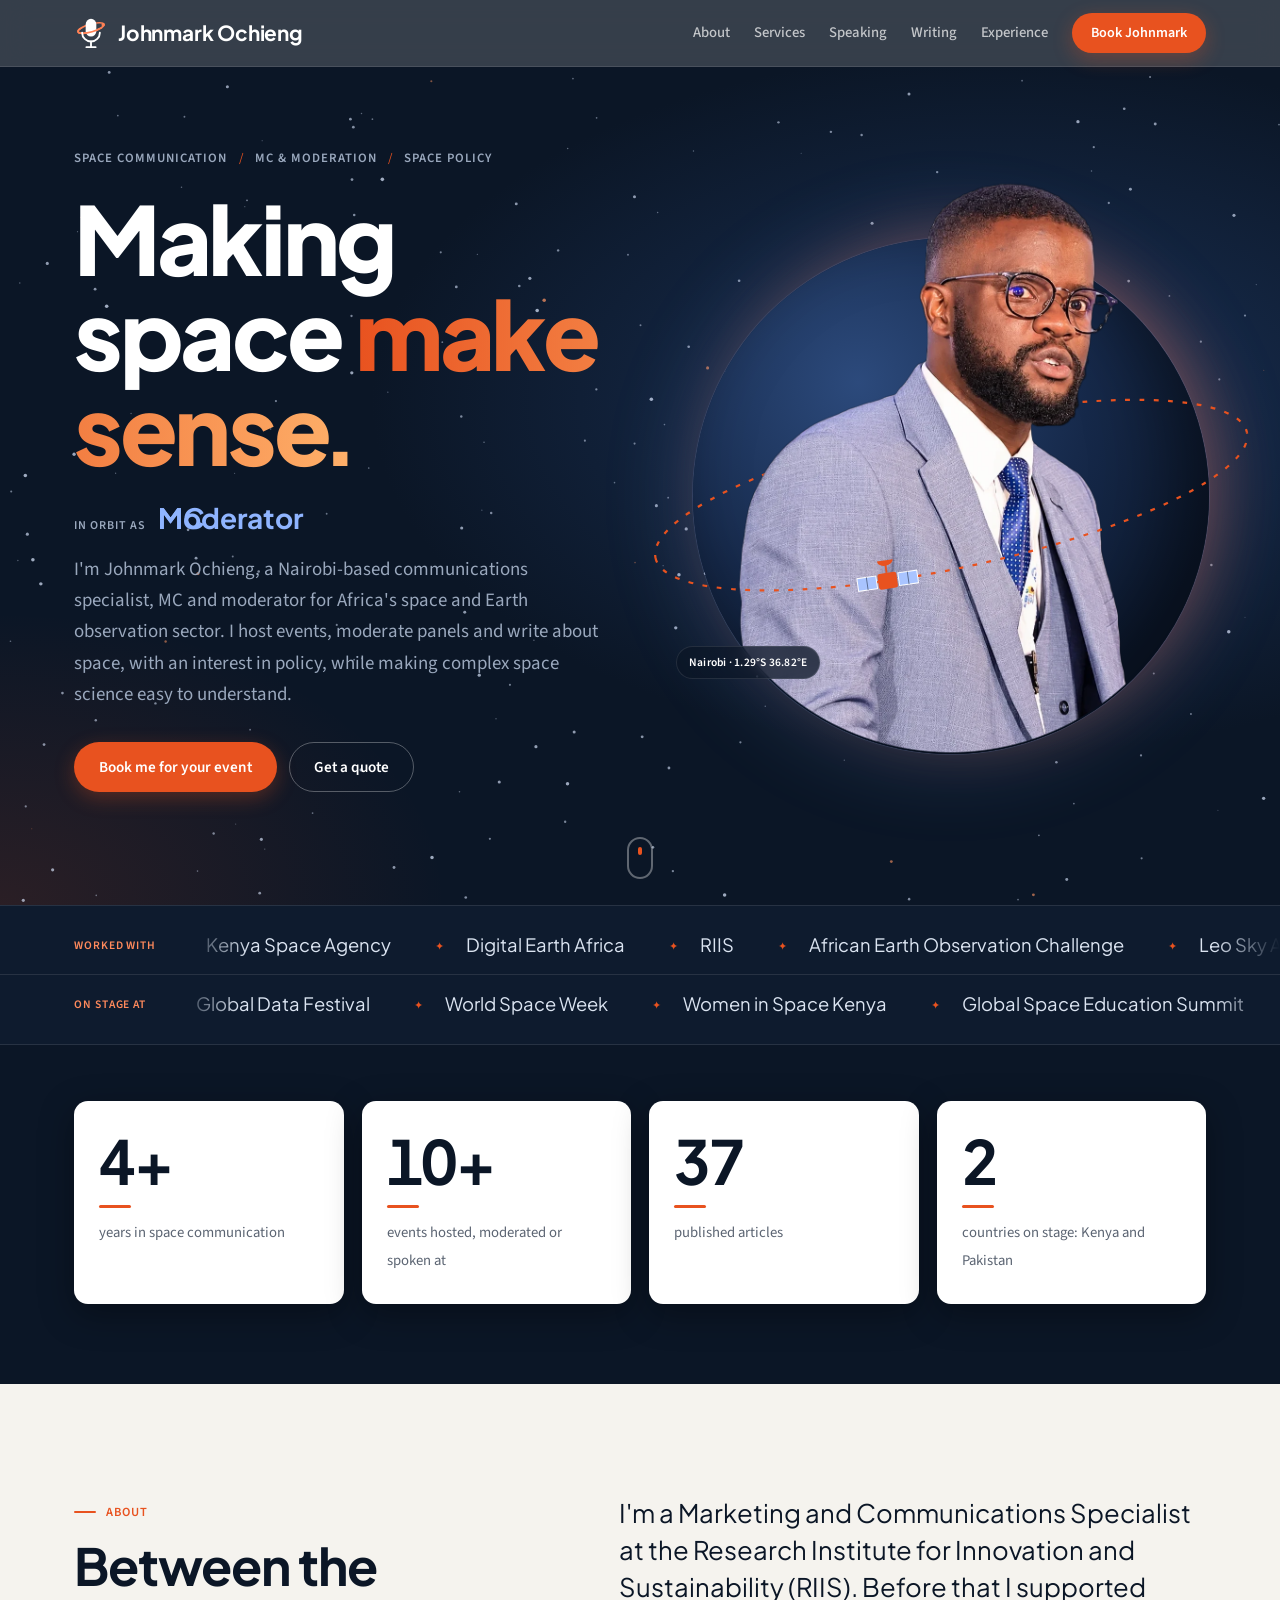
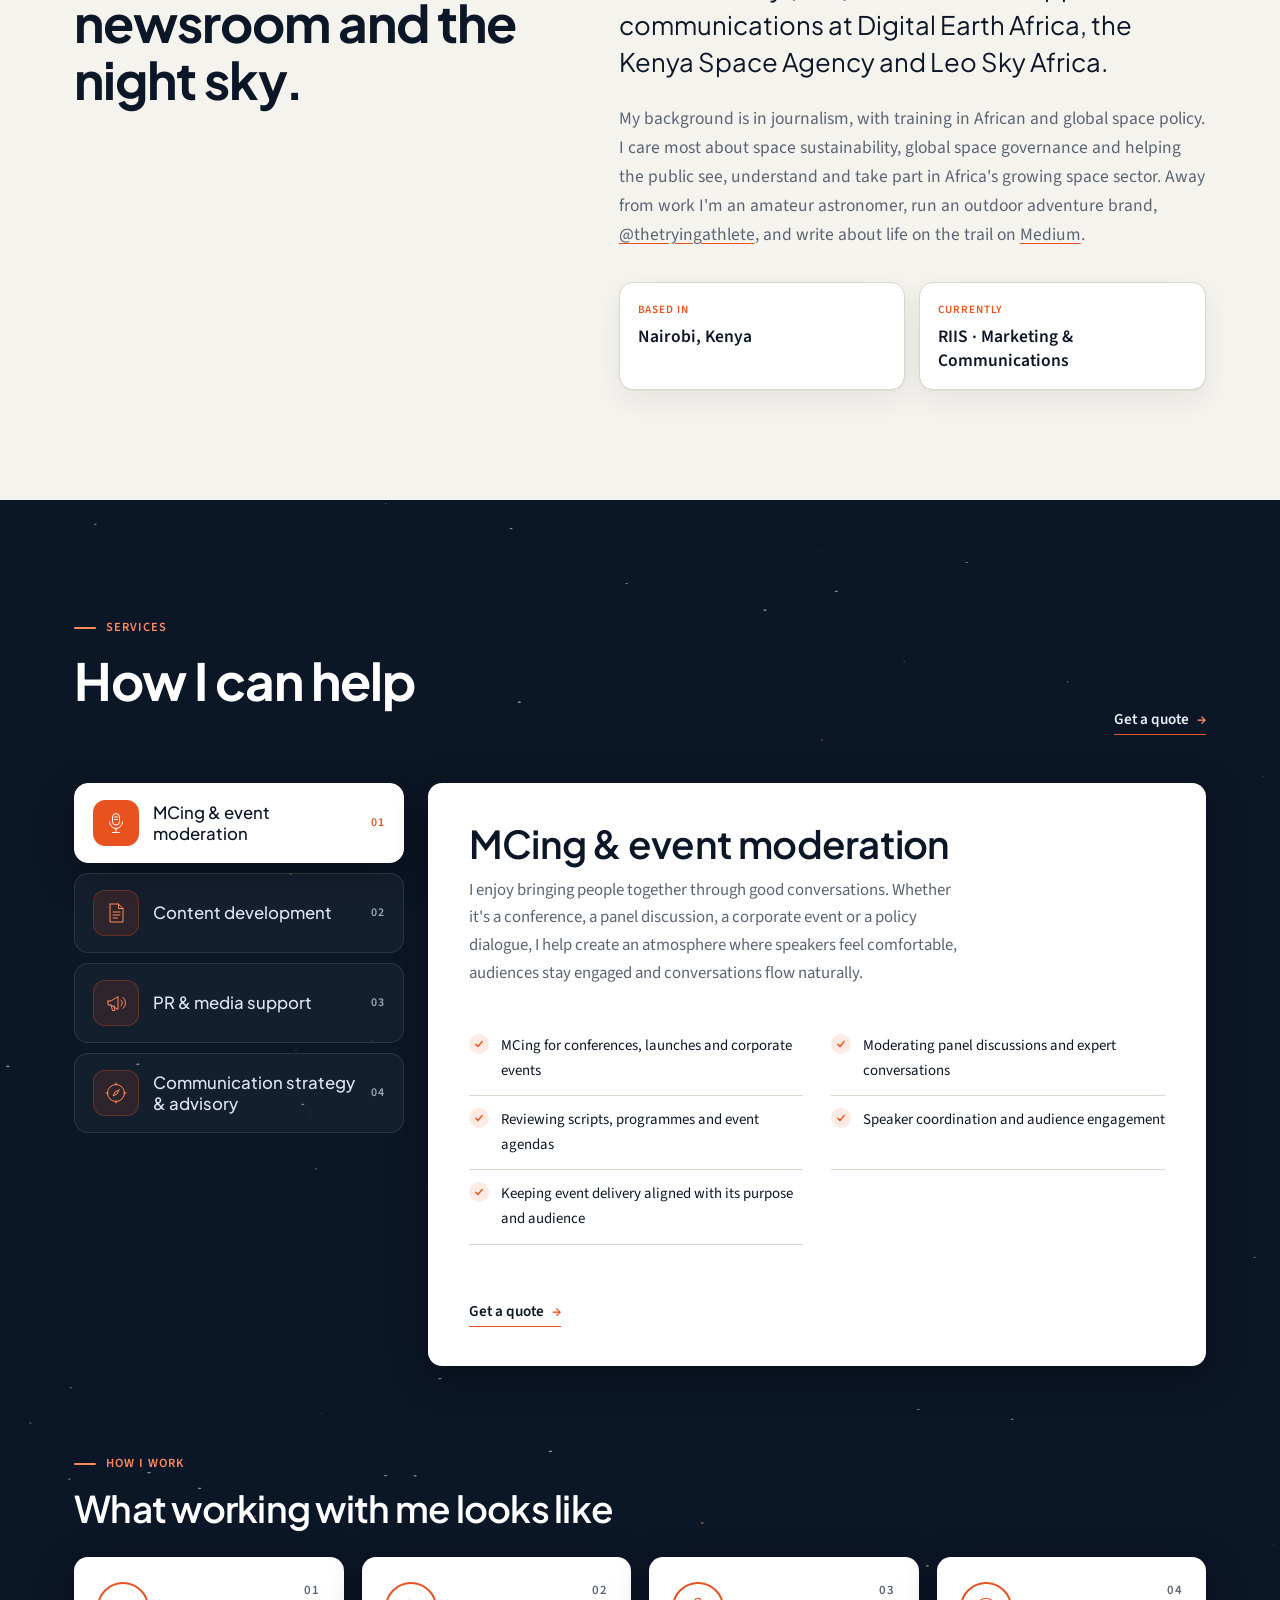
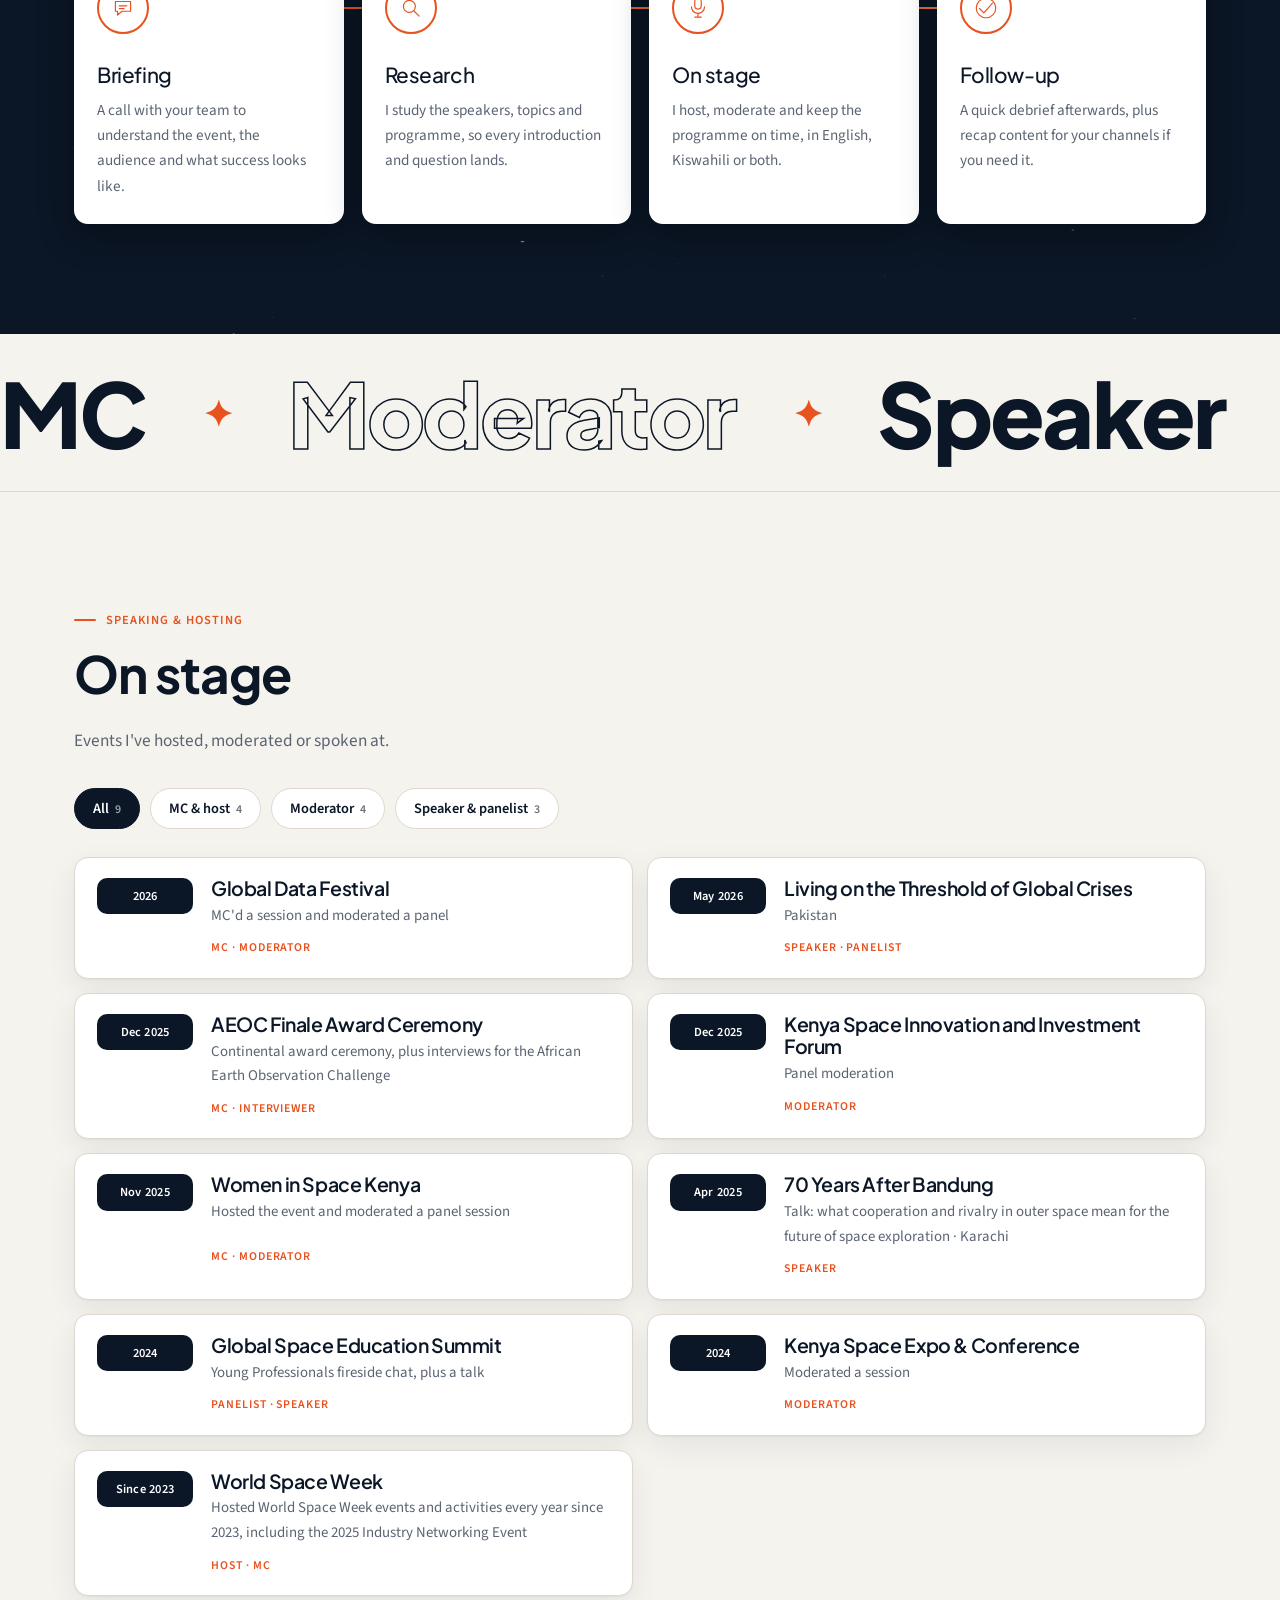
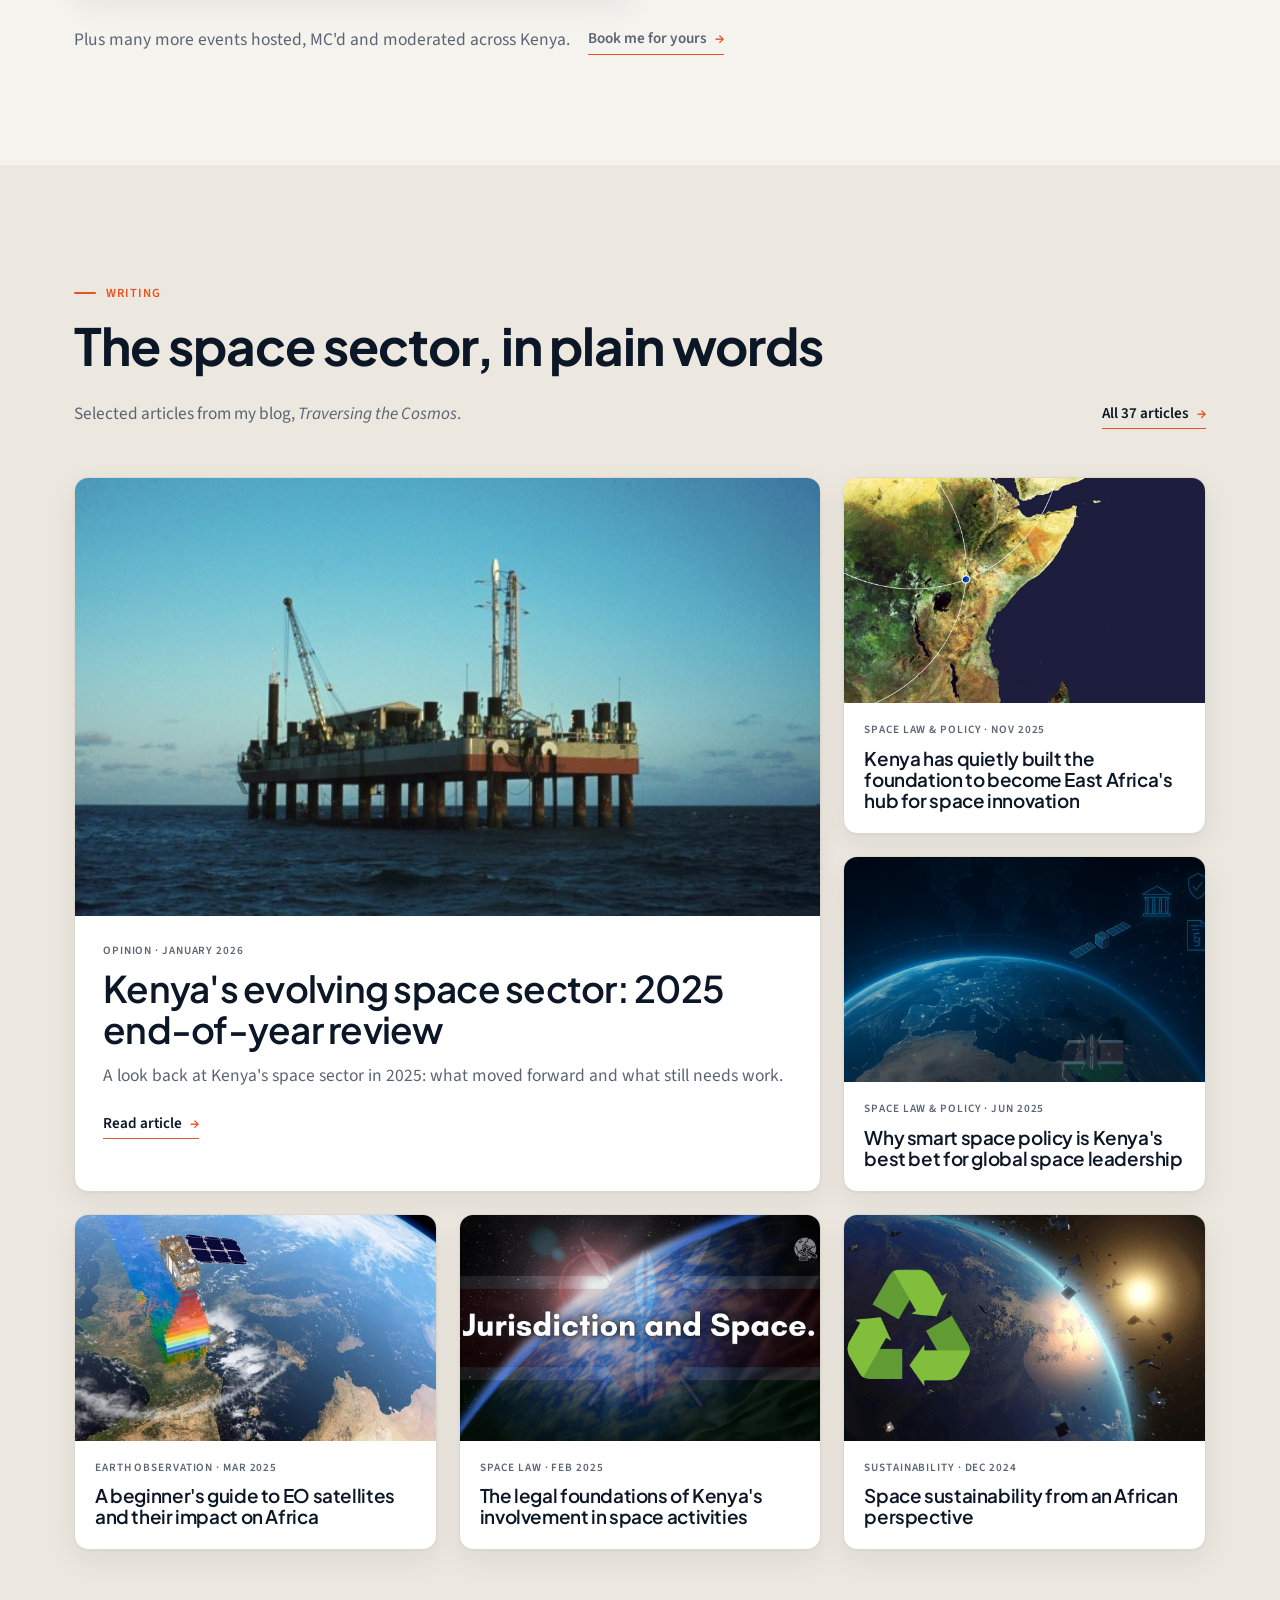
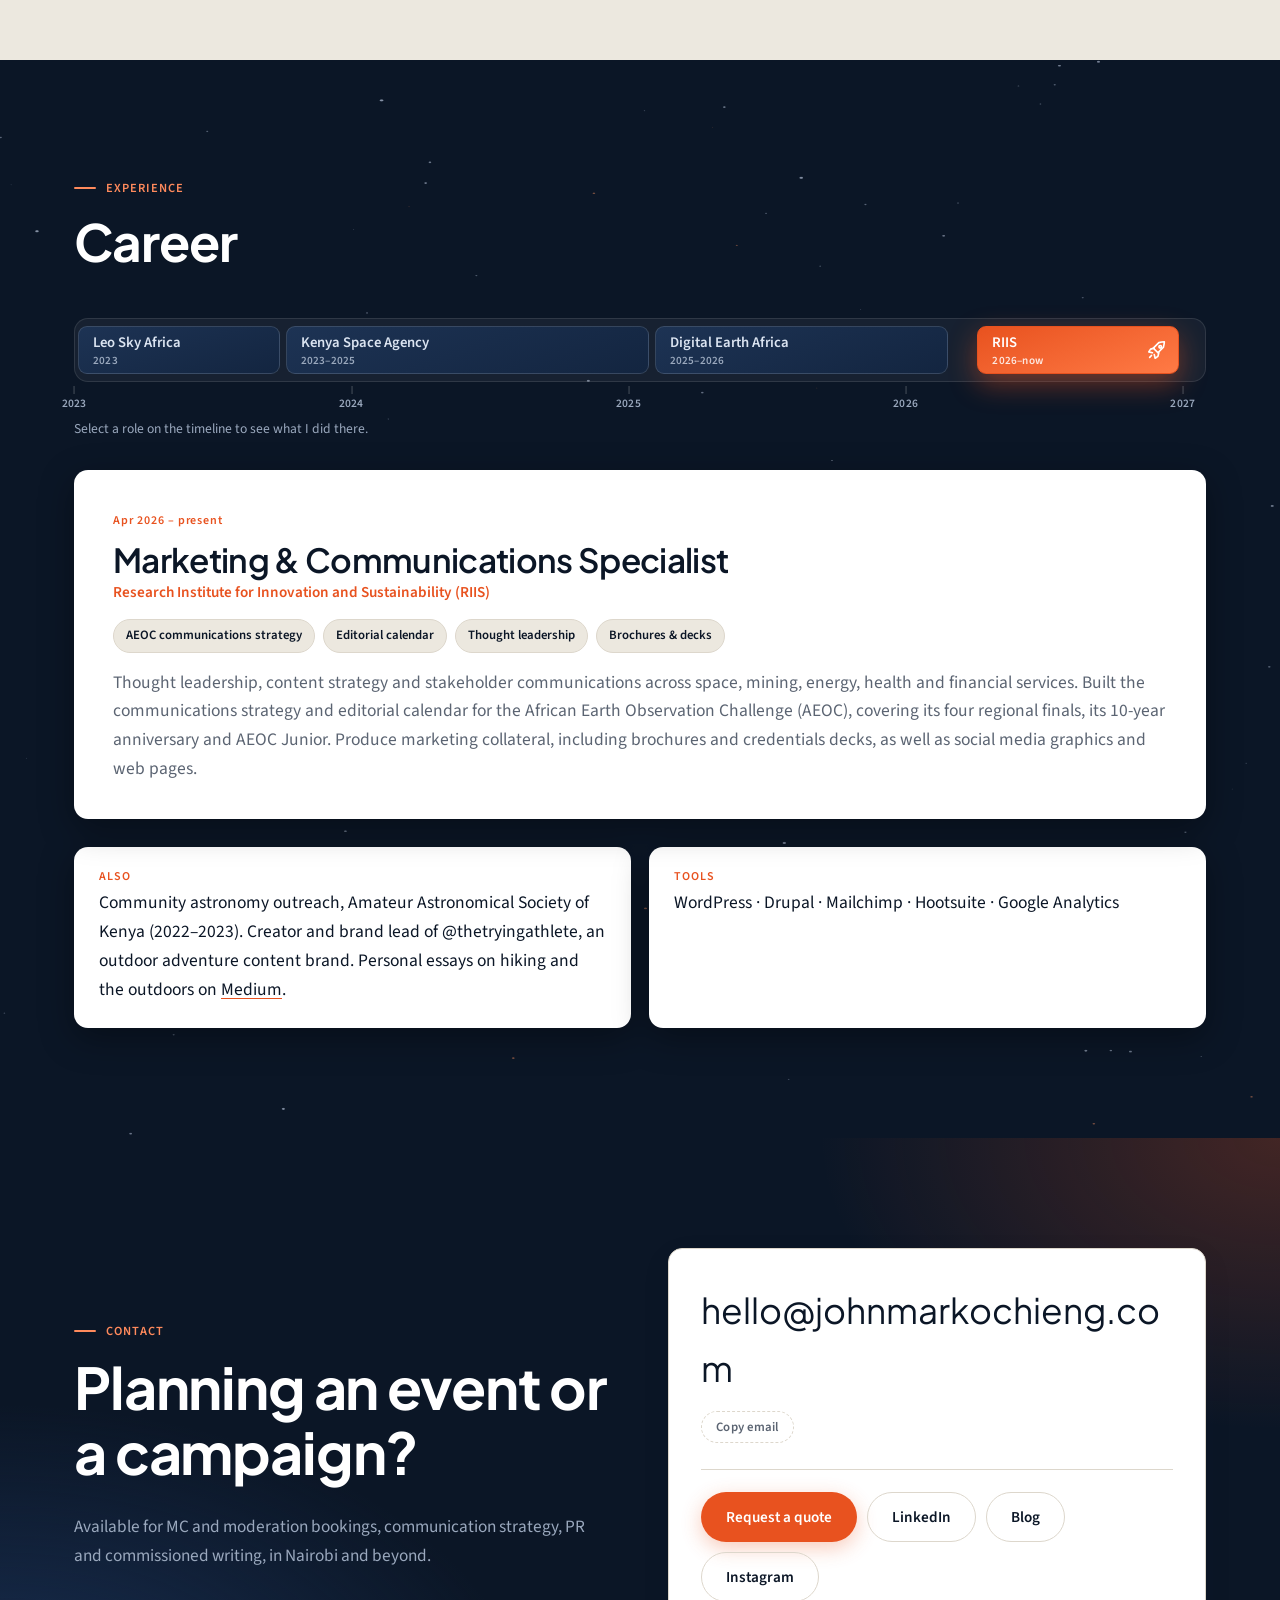
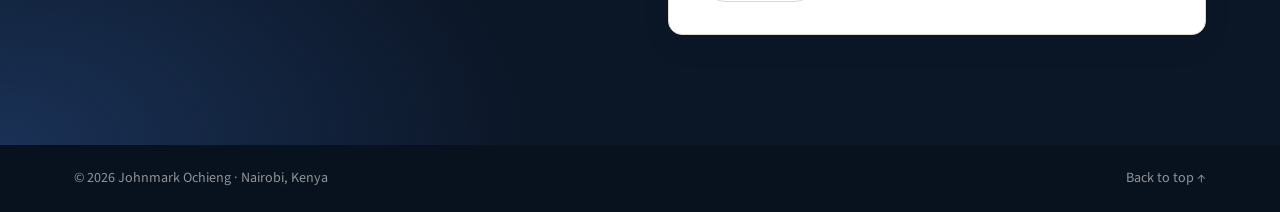
==== commit cd1e105a: "Corporate fonts (Plus Jakarta Sans + Source Sans 3), rocket on current role, no magnetic hero button" ====
--- a/index.html
+++ b/index.html
@@ -13,7 +13,7 @@
   <meta name="twitter:card" content="summary_large_image">
   <link rel="preconnect" href="https://fonts.googleapis.com">
   <link rel="preconnect" href="https://fonts.gstatic.com" crossorigin>
-  <link href="https://fonts.googleapis.com/css2?family=Newsreader:ital,opsz,wght@0,6..72,400;0,6..72,500;0,6..72,600;1,6..72,500&family=Public+Sans:wght@400;500;600;700&family=IBM+Plex+Mono:wght@400;500&display=swap" rel="stylesheet">
+  <link href="https://fonts.googleapis.com/css2?family=Plus+Jakarta+Sans:wght@500;600;700;800&family=Source+Sans+3:wght@400;500;600;700&display=swap" rel="stylesheet">
   <link rel="icon" href="assets/logo/favicon.svg" type="image/svg+xml">
   <link rel="stylesheet" href="styles.css">
   <script>document.documentElement.classList.add("js");</script>
@@ -46,7 +46,7 @@
       <div class="wrap hero-grid">
         <div class="hero-copy">
           <p class="kicker">Space communication <span class="kicker-sep" aria-hidden="true">/</span> MC &amp; moderation <span class="kicker-sep" aria-hidden="true">/</span> Space policy</p>
-          <h1>Making space <em>make sense.</em></h1>
+          <h1>Making space <em>make sense<span class="tuck">.</span></em></h1>
           <p class="hero-roles" aria-hidden="true"><span class="mono">In orbit as</span> <span class="role-rotator"><span>MC</span><span>Moderator</span><span>Space writer</span><span>Speaker</span><span>Strategist</span></span></p>
           <p class="lede">I'm Johnmark Ochieng, a Nairobi-based communications specialist, MC and moderator for Africa's space and Earth observation sector. I host events, moderate panels and write about space, with an interest in policy, while making complex space science easy to understand.</p>
           <div class="hero-actions">
--- a/styles.css
+++ b/styles.css
@@ -21,9 +21,9 @@
   --shadow: 0 1px 2px rgba(11, 22, 38, 0.05), 0 10px 30px rgba(11, 22, 38, 0.07);
   --shadow-lift: 0 2px 4px rgba(11, 22, 38, 0.06), 0 22px 44px rgba(11, 22, 38, 0.14);
   --max: 1180px;
-  --serif: "Newsreader", Georgia, "Times New Roman", serif;
-  --sans: "Public Sans", "Helvetica Neue", Arial, sans-serif;
-  --mono: "IBM Plex Mono", ui-monospace, Menlo, monospace;
+  --serif: "Plus Jakarta Sans", "Segoe UI", Arial, sans-serif;   /* headings */
+  --sans: "Source Sans 3", "Segoe UI", Arial, sans-serif;        /* body */
+  --mono: "Source Sans 3", "Segoe UI", Arial, sans-serif;        /* small labels (no typewriter font) */
   --fast: 200ms;
   --base: 420ms;
   --slow: 800ms;
@@ -118,7 +118,7 @@
 @keyframes shimmer { 50% { background-position: 100% 0; } }
 .hero-roles { display: flex; align-items: baseline; gap: 12px; margin-bottom: 18px; font-family: var(--serif); font-size: clamp(1.3rem, 2.4vw, 1.75rem); color: var(--white); }
 .hero-roles .mono { font-size: 0.75rem; letter-spacing: 0.1em; text-transform: uppercase; color: var(--muted-dark); }
-.role-rotator { position: relative; display: inline-grid; height: 1.3em; overflow: hidden; color: var(--sky); font-style: italic; }
+.role-rotator { position: relative; display: inline-grid; height: 1.3em; overflow: hidden; color: var(--sky); }
 .role-rotator span { grid-area: 1 / 1; transform: translateY(110%); opacity: 0; transition: transform .6s var(--ease), opacity .6s; white-space: nowrap; }
 .role-rotator span.is-on { transform: none; opacity: 1; }
 .role-rotator span.is-out { transform: translateY(-110%); opacity: 0; }
@@ -192,7 +192,7 @@
 .section-head { margin-bottom: 48px; }
 .section-head-row { display: flex; justify-content: space-between; align-items: flex-end; gap: 24px; flex-wrap: wrap; }
 .eyebrow { display: inline-flex; align-items: center; gap: 10px; font-family: var(--mono); font-size: 0.78rem; font-weight: 500; letter-spacing: 0.12em; text-transform: uppercase; color: var(--accent); margin-bottom: 14px; }
-.eyebrow::before { content: "//"; opacity: .6; }
+.eyebrow::before { content: ""; width: 22px; height: 2px; border-radius: 2px; background: currentColor; }
 .dark .eyebrow, .eyebrow-light { color: var(--accent-soft); }
 .intro { color: var(--muted); font-size: 1.08rem; max-width: 58ch; margin: 0; }
 .split-grid { display: grid; grid-template-columns: 0.9fr 1.1fr; gap: 64px; align-items: start; }
@@ -547,7 +547,7 @@
 /* ---------- Big role ticker ---------- */
 .role-band { overflow: hidden; padding: 34px 0; background: var(--paper); border-bottom: 1px solid var(--line); }
 .role-track { display: flex; align-items: center; gap: 0.5em; width: max-content; font-family: var(--serif); font-size: clamp(2.8rem, 7vw, 5.6rem); line-height: 1; letter-spacing: -0.02em; color: var(--ink); white-space: nowrap; animation: roles 38s linear infinite; }
-.role-track .outline { color: transparent; -webkit-text-stroke: 1.5px var(--ink); font-style: italic; }
+.role-track .outline { color: transparent; -webkit-text-stroke: 1.5px var(--ink); }
 .role-track i { font-style: normal; font-size: 0.4em; color: var(--accent); margin: 0 0.35em; display: inline-block; animation: twirl 6s linear infinite; }
 .role-band:hover .role-track { animation-play-state: paused; }
 @keyframes roles { to { transform: translateX(-50%); } }
@@ -624,8 +624,11 @@
 .traj-seg small { font: 400 0.7rem var(--mono); color: var(--muted-dark); white-space: nowrap; }
 .traj-seg[aria-pressed="true"] { background: linear-gradient(160deg, var(--accent), #ff7a45); border-color: var(--accent); color: var(--white); box-shadow: 0 10px 28px rgba(232, 82, 31, 0.45); }
 .traj-seg[aria-pressed="true"] small { color: rgba(255, 255, 255, 0.85); }
-.traj-seg.is-current::after { content: ""; position: absolute; right: 10px; top: 50%; width: 8px; height: 8px; margin-top: -4px; border-radius: 50%; background: #7ee2a8; box-shadow: 0 0 0 0 rgba(126, 226, 168, 0.7); animation: live 2s infinite; }
-@keyframes live { 70% { box-shadow: 0 0 0 9px rgba(126, 226, 168, 0); } 100% { box-shadow: 0 0 0 0 rgba(126, 226, 168, 0); } }
+.traj-seg.is-current { padding-right: 40px; }
+.traj-rocket { position: absolute; right: 10px; top: 50%; width: 22px; height: 22px; margin-top: -11px; color: var(--accent-soft); animation: cruise 2.4s ease-in-out infinite; }
+.traj-seg[aria-pressed="true"] .traj-rocket { color: var(--white); }
+@keyframes cruise { 50% { transform: translate(2px, -3px); } }
+@media (prefers-reduced-motion: reduce) { .traj-rocket { animation: none; } }
 .traj-ticks { position: relative; height: 30px; }
 .traj-ticks span { position: absolute; bottom: 0; transform: translateX(-50%); font: 400 0.72rem var(--mono); color: var(--muted-dark); }
 .traj-ticks span::before { content: ""; position: absolute; left: 50%; bottom: 18px; width: 1px; height: 8px; background: rgba(255, 255, 255, 0.25); }
@@ -650,3 +653,22 @@
   .job-tags { margin-top: 10px; }
   .job-tags li { font-size: 0.74rem; padding: 4px 10px; }
 }
+
+
+/* ---------- Corporate typography tuning ---------- */
+body { font-size: 17.5px; }
+h1, h2, h3, h4 { font-weight: 700; letter-spacing: -0.02em; }
+h3, h4 { font-weight: 600; }
+.hero h1 { font-weight: 800; letter-spacing: -0.035em; }
+.hero h1 em, .rates-hero h1 em { font-style: normal; }
+.role-track { font-weight: 800; letter-spacing: -0.03em; }
+.stat strong, .rate-prices strong, .est-total strong { font-weight: 700; letter-spacing: -0.02em; }
+.eyebrow, .kicker, .trust-label, .fact dt, .ev-role, .article-meta, .job-date, .extras h3, .est-label, .est-controls legend,
+.hero-roles .mono, .photo-tag, .step-num, .svc-num, .service-num, .traj-seg small, .traj-ticks span, .ev-date, .copy-email, .rate-badge {
+  font-family: var(--sans); font-weight: 600; letter-spacing: 0.08em; }
+.ev-date, .traj-seg small, .traj-ticks span, .copy-email, .photo-tag { letter-spacing: 0.02em; }
+.role-rotator { font-weight: 700; }
+.logo-word { font-weight: 700; letter-spacing: -0.01em; }
+
+/* Plus Jakarta's full stop has a wide left side-bearing: tuck it in on big headlines */
+.tuck { margin-left: -0.08em; }
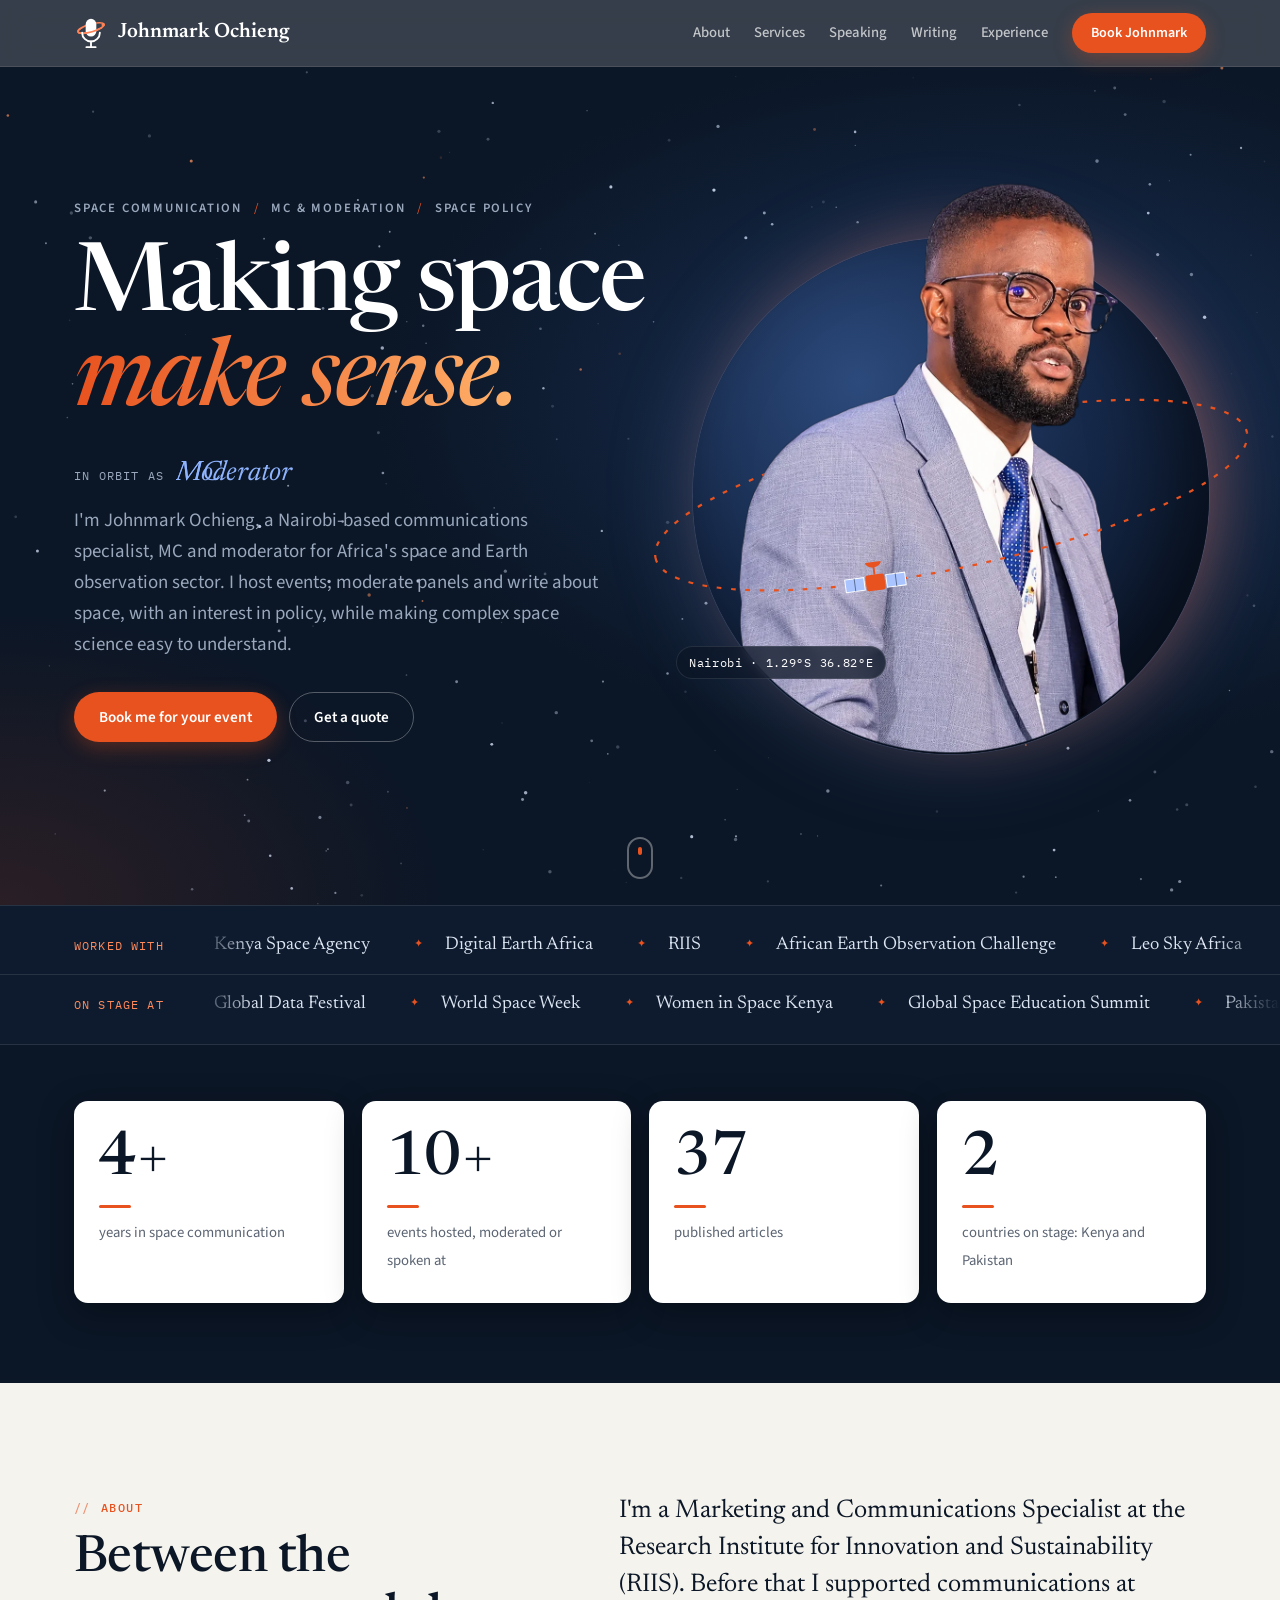
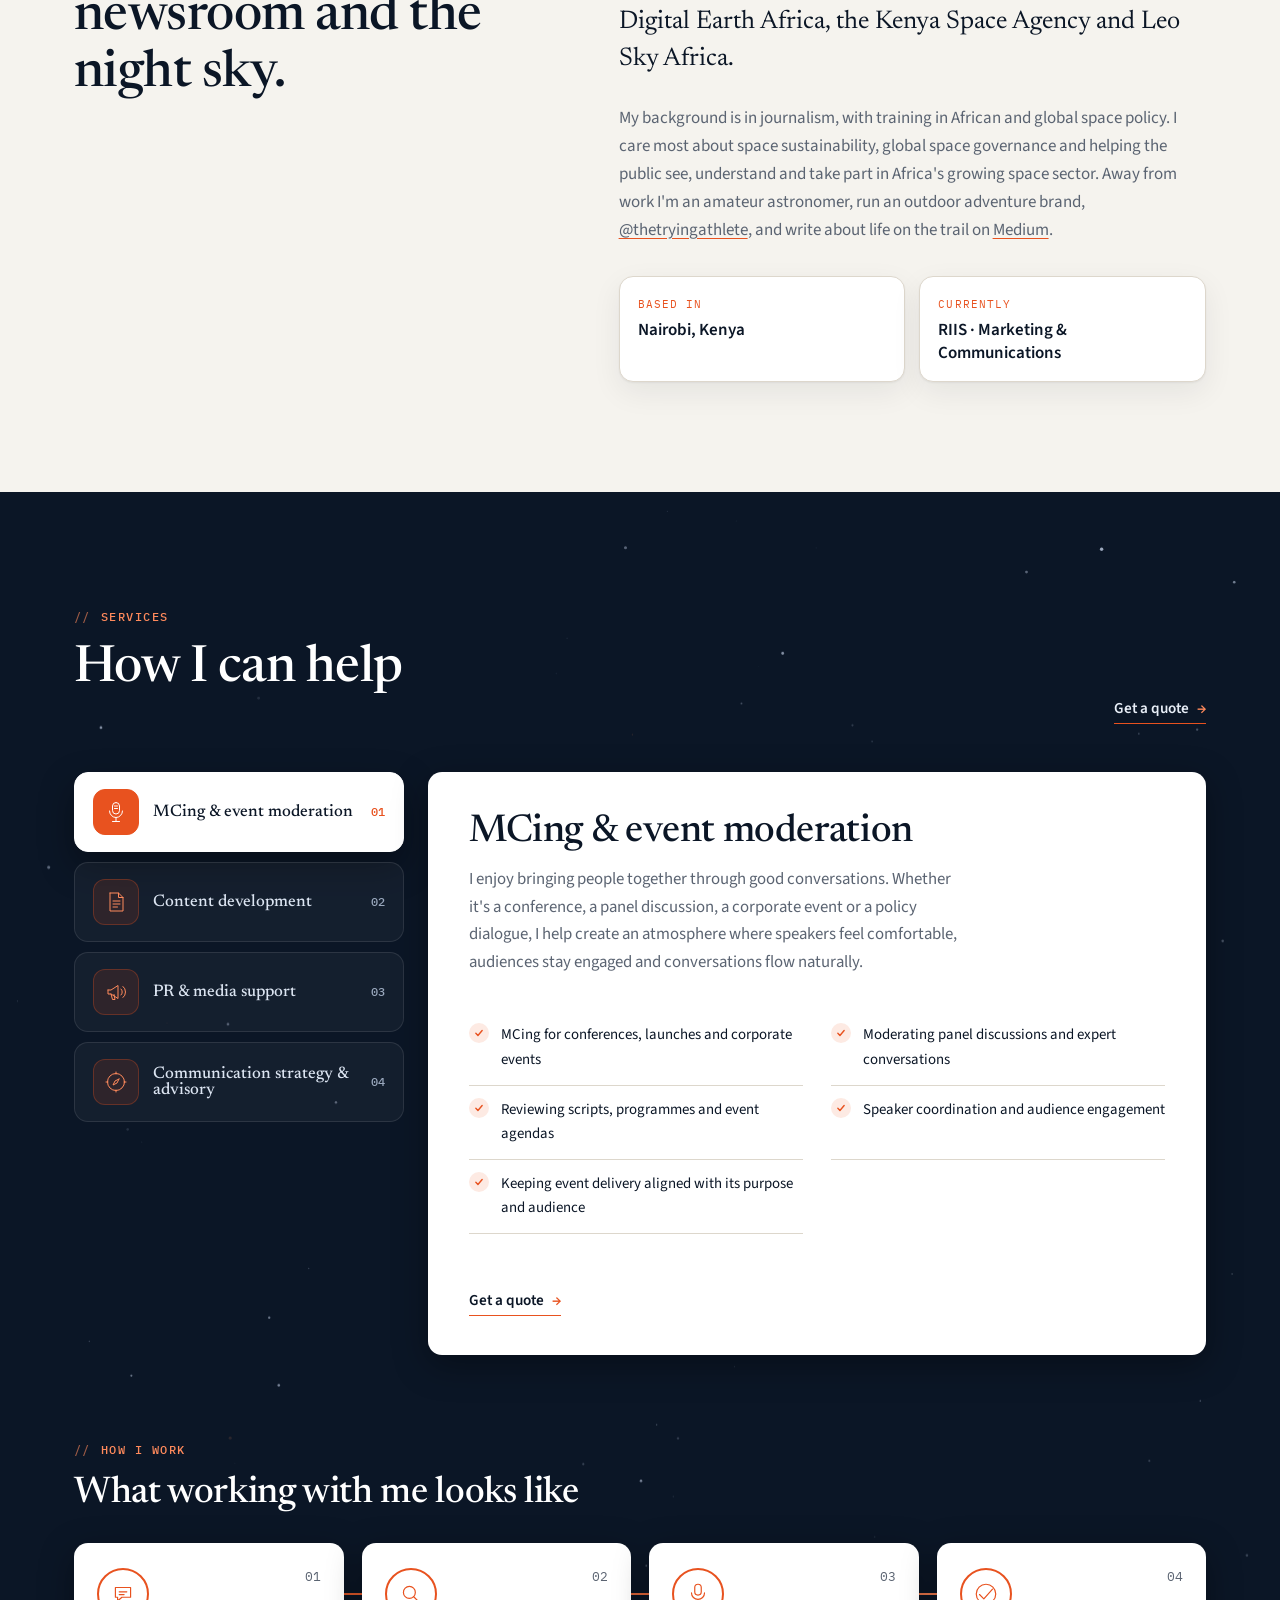
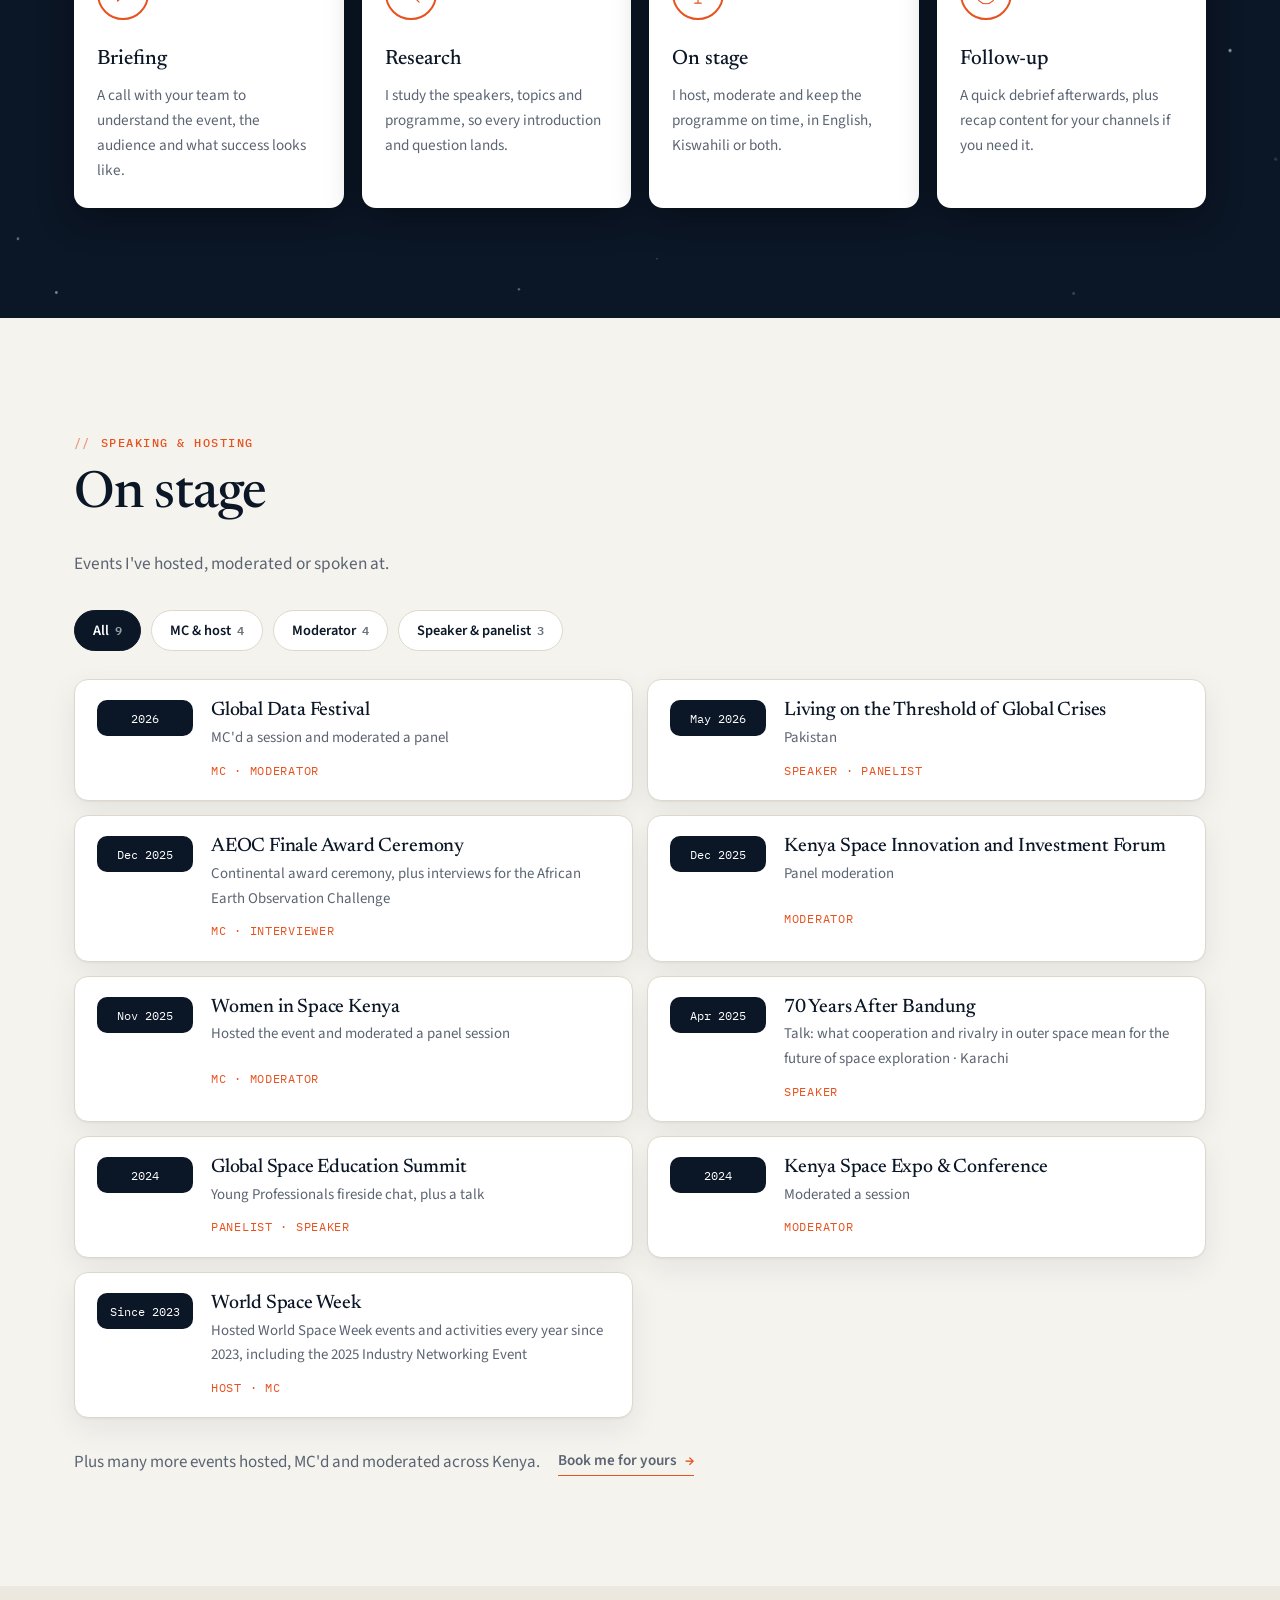
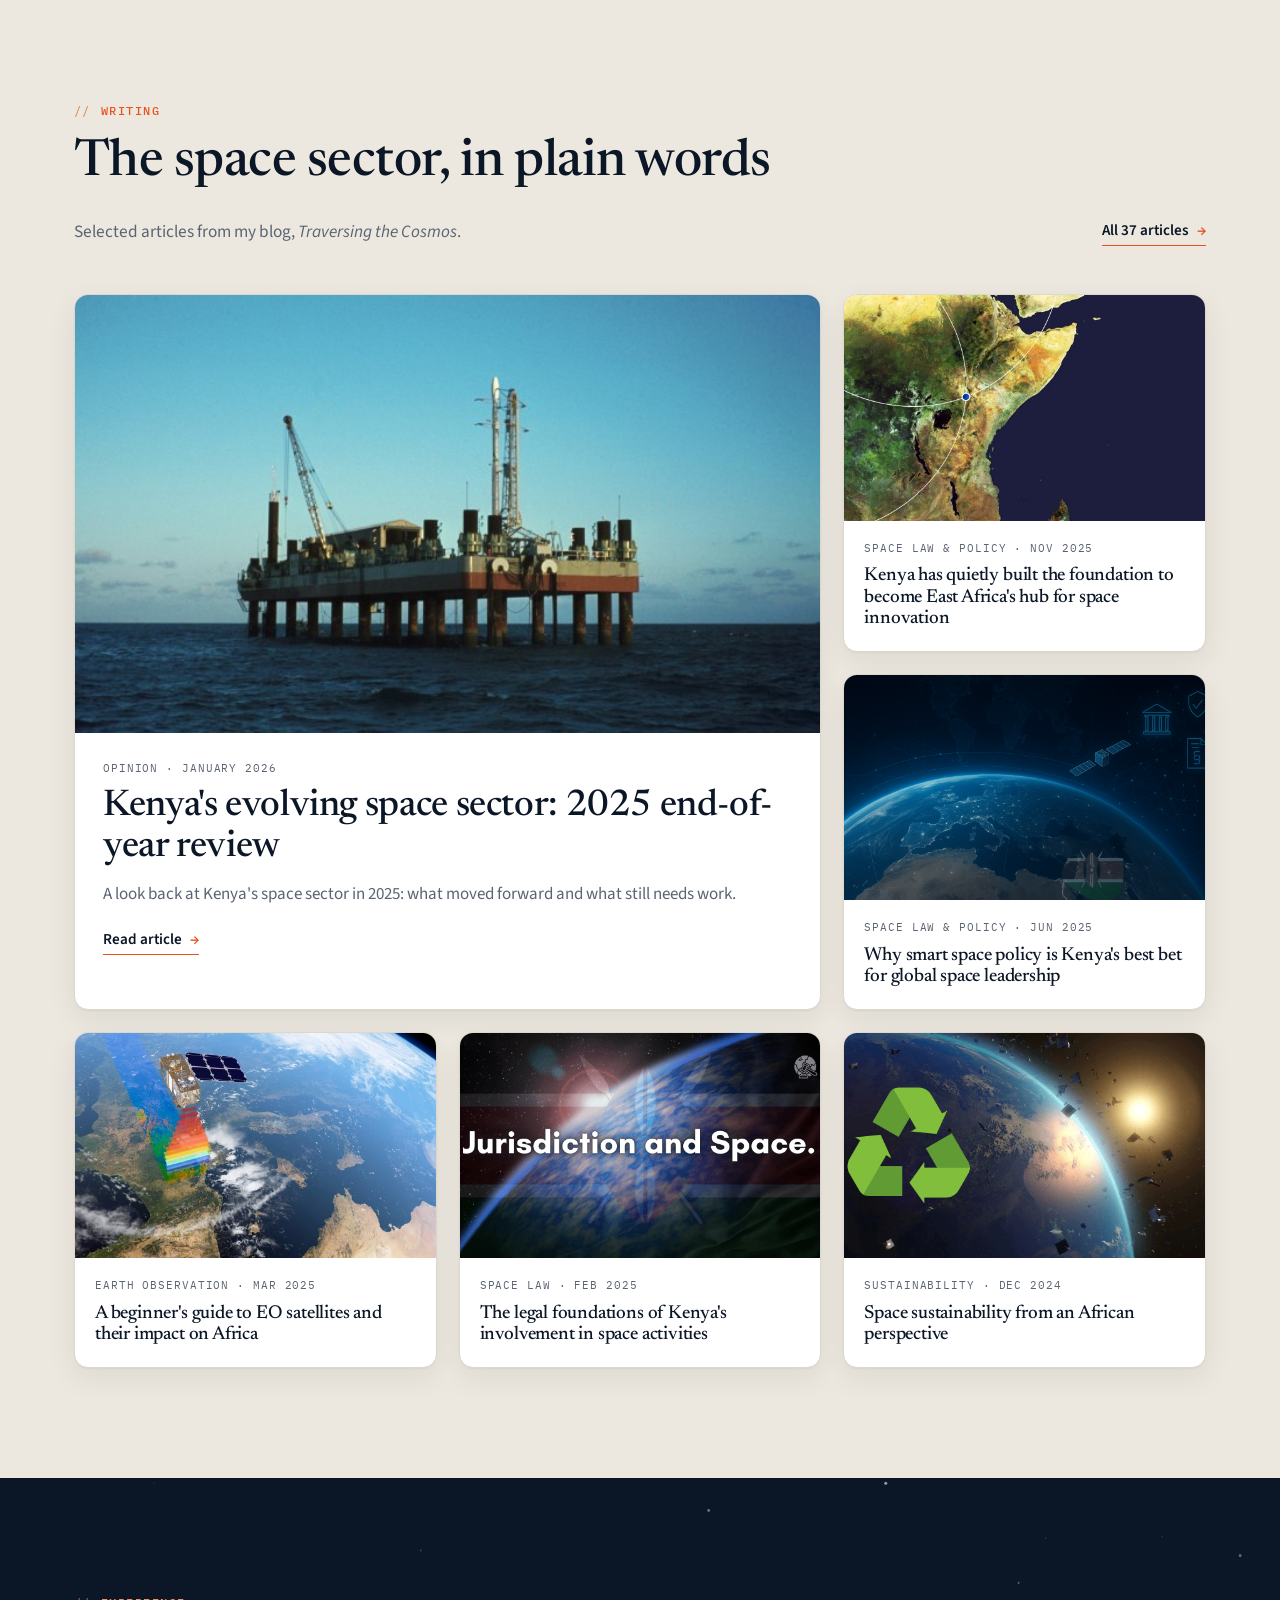
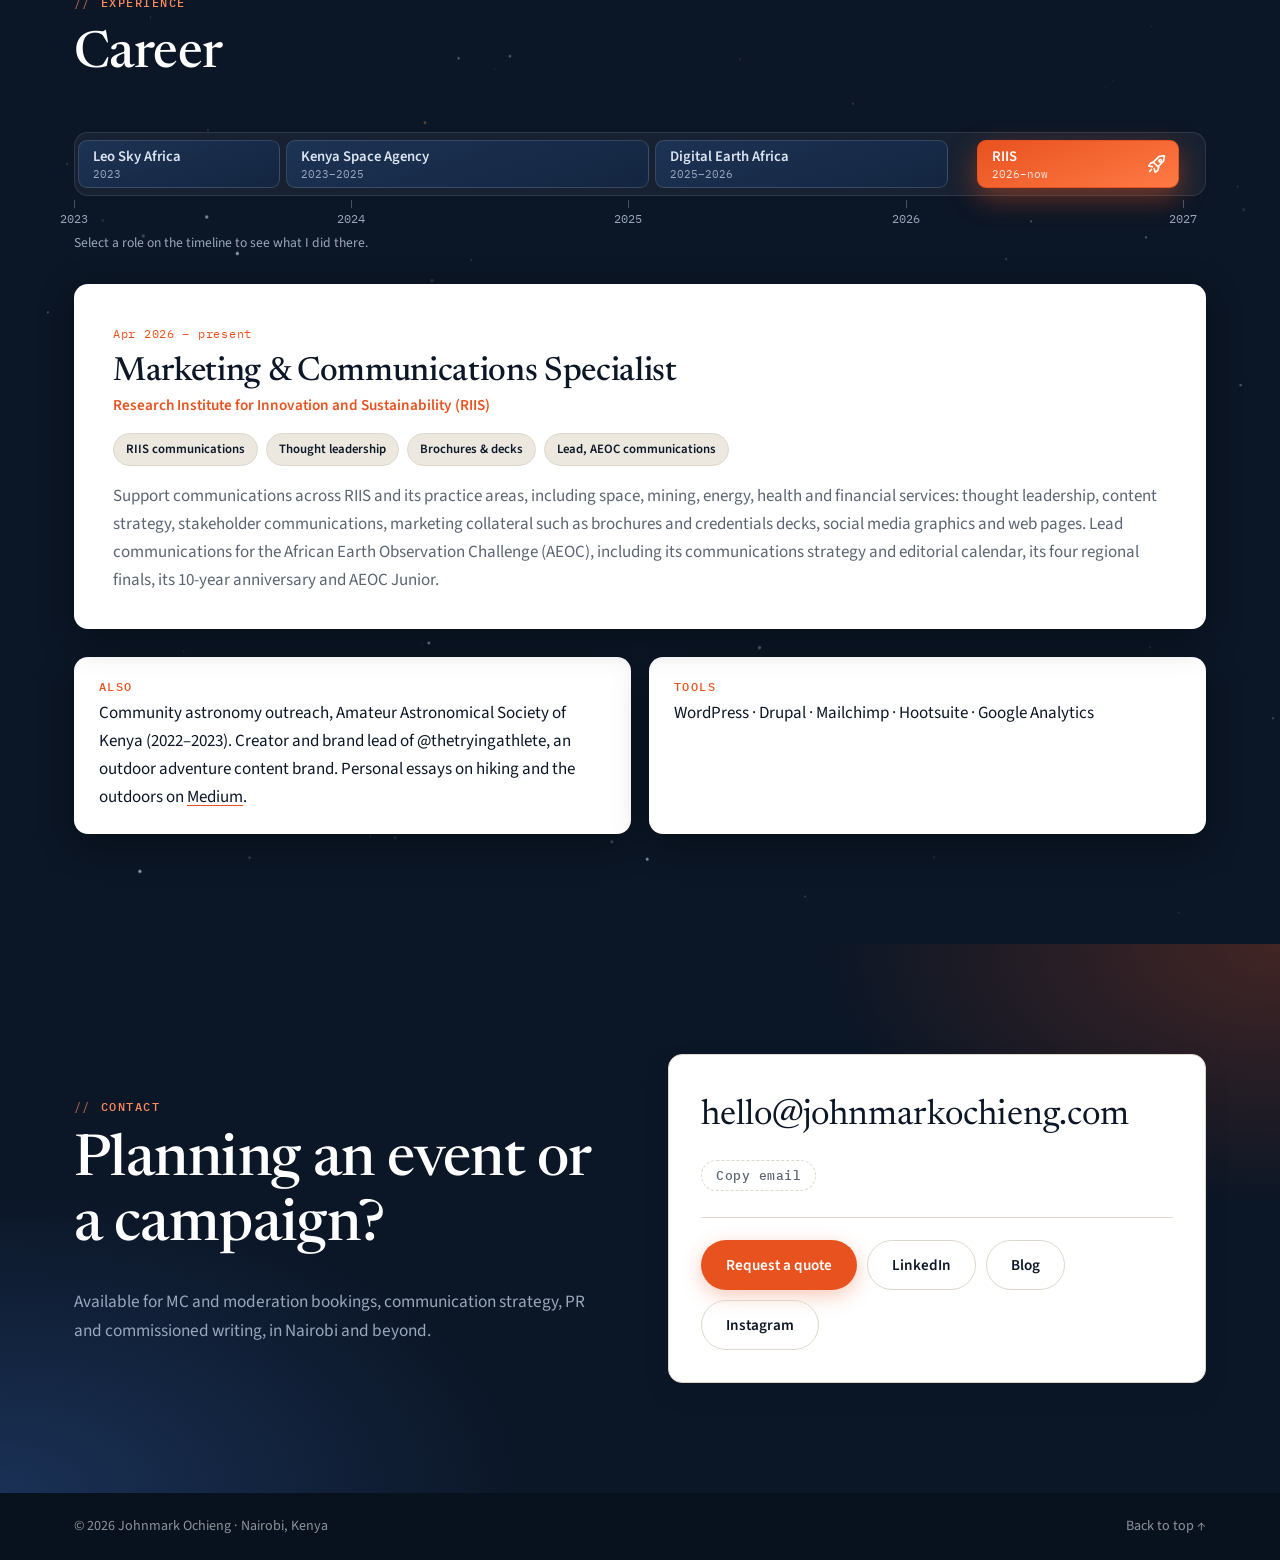
==== commit 9df452d9: "Restore original heading and label fonts (body text only switches to Source Sans 3); remove role tic" ====
--- a/index.html
+++ b/index.html
@@ -13,7 +13,7 @@
   <meta name="twitter:card" content="summary_large_image">
   <link rel="preconnect" href="https://fonts.googleapis.com">
   <link rel="preconnect" href="https://fonts.gstatic.com" crossorigin>
-  <link href="https://fonts.googleapis.com/css2?family=Plus+Jakarta+Sans:wght@500;600;700;800&family=Source+Sans+3:wght@400;500;600;700&display=swap" rel="stylesheet">
+  <link href="https://fonts.googleapis.com/css2?family=Newsreader:ital,opsz,wght@0,6..72,400;0,6..72,500;0,6..72,600;1,6..72,500&family=Source+Sans+3:wght@400;500;600;700&family=IBM+Plex+Mono:wght@400;500&display=swap" rel="stylesheet">
   <link rel="icon" href="assets/logo/favicon.svg" type="image/svg+xml">
   <link rel="stylesheet" href="styles.css">
   <script>document.documentElement.classList.add("js");</script>
@@ -46,7 +46,7 @@
       <div class="wrap hero-grid">
         <div class="hero-copy">
           <p class="kicker">Space communication <span class="kicker-sep" aria-hidden="true">/</span> MC &amp; moderation <span class="kicker-sep" aria-hidden="true">/</span> Space policy</p>
-          <h1>Making space <em>make sense<span class="tuck">.</span></em></h1>
+          <h1>Making space <em>make sense.</em></h1>
           <p class="hero-roles" aria-hidden="true"><span class="mono">In orbit as</span> <span class="role-rotator"><span>MC</span><span>Moderator</span><span>Space writer</span><span>Speaker</span><span>Strategist</span></span></p>
           <p class="lede">I'm Johnmark Ochieng, a Nairobi-based communications specialist, MC and moderator for Africa's space and Earth observation sector. I host events, moderate panels and write about space, with an interest in policy, while making complex space science easy to understand.</p>
           <div class="hero-actions">
@@ -260,13 +260,6 @@
       </div>
     </section>
 
-    <!-- ROLE TICKER (decorative) -->
-    <div class="role-band" aria-hidden="true">
-      <div class="role-track">
-        <span>MC</span><i>✦</i><span class="outline">Moderator</span><i>✦</i><span>Speaker</span><i>✦</i><span class="outline">Space writer</span><i>✦</i><span>Strategist</span><i>✦</i>
-        <span>MC</span><i>✦</i><span class="outline">Moderator</span><i>✦</i><span>Speaker</span><i>✦</i><span class="outline">Space writer</span><i>✦</i><span>Strategist</span><i>✦</i>
-      </div>
-    </div>
 
     <!-- SPEAKING: filterable event cards -->
     <section id="stage" class="section">
@@ -411,8 +404,8 @@
               <span class="job-date mono">Apr 2026 – present</span>
               <h3>Marketing &amp; Communications Specialist</h3>
               <p class="job-org">Research Institute for Innovation and Sustainability (RIIS)</p>
-              <ul class="job-tags"><li>AEOC communications strategy</li><li>Editorial calendar</li><li>Thought leadership</li><li>Brochures &amp; decks</li></ul>
-              <div class="job-more"><div><p>Thought leadership, content strategy and stakeholder communications across space, mining, energy, health and financial services. Built the communications strategy and editorial calendar for the African Earth Observation Challenge (AEOC), covering its four regional finals, its 10-year anniversary and AEOC Junior. Produce marketing collateral, including brochures and credentials decks, as well as social media graphics and web pages.</p></div></div>
+              <ul class="job-tags"><li>RIIS communications</li><li>Thought leadership</li><li>Brochures &amp; decks</li><li>Lead, AEOC communications</li></ul>
+              <div class="job-more"><div><p>Support communications across RIIS and its practice areas, including space, mining, energy, health and financial services: thought leadership, content strategy, stakeholder communications, marketing collateral such as brochures and credentials decks, social media graphics and web pages. Lead communications for the African Earth Observation Challenge (AEOC), including its communications strategy and editorial calendar, its four regional finals, its 10-year anniversary and AEOC Junior.</p></div></div>
             </div>
           </li>
           <li class="job" data-reveal data-short="Digital Earth Africa" data-start="2025-02" data-end="2026-03">
--- a/styles.css
+++ b/styles.css
@@ -21,9 +21,9 @@
   --shadow: 0 1px 2px rgba(11, 22, 38, 0.05), 0 10px 30px rgba(11, 22, 38, 0.07);
   --shadow-lift: 0 2px 4px rgba(11, 22, 38, 0.06), 0 22px 44px rgba(11, 22, 38, 0.14);
   --max: 1180px;
-  --serif: "Plus Jakarta Sans", "Segoe UI", Arial, sans-serif;   /* headings */
-  --sans: "Source Sans 3", "Segoe UI", Arial, sans-serif;        /* body */
-  --mono: "Source Sans 3", "Segoe UI", Arial, sans-serif;        /* small labels (no typewriter font) */
+  --serif: "Newsreader", Georgia, "Times New Roman", serif;
+  --sans: "Source Sans 3", "Helvetica Neue", Arial, sans-serif;   /* body text */
+  --mono: "IBM Plex Mono", ui-monospace, Menlo, monospace;
   --fast: 200ms;
   --base: 420ms;
   --slow: 800ms;
@@ -118,7 +118,7 @@
 @keyframes shimmer { 50% { background-position: 100% 0; } }
 .hero-roles { display: flex; align-items: baseline; gap: 12px; margin-bottom: 18px; font-family: var(--serif); font-size: clamp(1.3rem, 2.4vw, 1.75rem); color: var(--white); }
 .hero-roles .mono { font-size: 0.75rem; letter-spacing: 0.1em; text-transform: uppercase; color: var(--muted-dark); }
-.role-rotator { position: relative; display: inline-grid; height: 1.3em; overflow: hidden; color: var(--sky); }
+.role-rotator { position: relative; display: inline-grid; height: 1.3em; overflow: hidden; color: var(--sky); font-style: italic; }
 .role-rotator span { grid-area: 1 / 1; transform: translateY(110%); opacity: 0; transition: transform .6s var(--ease), opacity .6s; white-space: nowrap; }
 .role-rotator span.is-on { transform: none; opacity: 1; }
 .role-rotator span.is-out { transform: translateY(-110%); opacity: 0; }
@@ -192,7 +192,7 @@
 .section-head { margin-bottom: 48px; }
 .section-head-row { display: flex; justify-content: space-between; align-items: flex-end; gap: 24px; flex-wrap: wrap; }
 .eyebrow { display: inline-flex; align-items: center; gap: 10px; font-family: var(--mono); font-size: 0.78rem; font-weight: 500; letter-spacing: 0.12em; text-transform: uppercase; color: var(--accent); margin-bottom: 14px; }
-.eyebrow::before { content: ""; width: 22px; height: 2px; border-radius: 2px; background: currentColor; }
+.eyebrow::before { content: "//"; opacity: .6; }
 .dark .eyebrow, .eyebrow-light { color: var(--accent-soft); }
 .intro { color: var(--muted); font-size: 1.08rem; max-width: 58ch; margin: 0; }
 .split-grid { display: grid; grid-template-columns: 0.9fr 1.1fr; gap: 64px; align-items: start; }
@@ -544,14 +544,6 @@
 .step h4 { font-family: var(--serif); font-weight: 500; font-size: 1.3rem; margin: 0 0 6px; color: var(--ink); }
 .dark .step p { margin: 0; font-size: 0.95rem; }
 
-/* ---------- Big role ticker ---------- */
-.role-band { overflow: hidden; padding: 34px 0; background: var(--paper); border-bottom: 1px solid var(--line); }
-.role-track { display: flex; align-items: center; gap: 0.5em; width: max-content; font-family: var(--serif); font-size: clamp(2.8rem, 7vw, 5.6rem); line-height: 1; letter-spacing: -0.02em; color: var(--ink); white-space: nowrap; animation: roles 38s linear infinite; }
-.role-track .outline { color: transparent; -webkit-text-stroke: 1.5px var(--ink); }
-.role-track i { font-style: normal; font-size: 0.4em; color: var(--accent); margin: 0 0.35em; display: inline-block; animation: twirl 6s linear infinite; }
-.role-band:hover .role-track { animation-play-state: paused; }
-@keyframes roles { to { transform: translateX(-50%); } }
-@keyframes twirl { to { transform: rotate(360deg); } }
 
 /* ---------- Stage spotlight on the Speaking section ---------- */
 #stage { overflow: hidden; }
@@ -577,13 +569,12 @@
 @media (max-width: 760px) {
   .process { margin-top: 56px; }
   .process-steps { grid-template-columns: 1fr; }
-  .role-band { padding: 22px 0; }
   .spotlight { display: none; }
 }
 @media (prefers-reduced-motion: reduce) {
   .process-steps { --fill: 1; }
 }
-@media print { .role-band, .spotlight { display: none !important; } }
+@media print { .spotlight { display: none !important; } }
 
 
 /* =========================================================================
@@ -655,20 +646,4 @@
 }
 
 
-/* ---------- Corporate typography tuning ---------- */
-body { font-size: 17.5px; }
-h1, h2, h3, h4 { font-weight: 700; letter-spacing: -0.02em; }
-h3, h4 { font-weight: 600; }
-.hero h1 { font-weight: 800; letter-spacing: -0.035em; }
-.hero h1 em, .rates-hero h1 em { font-style: normal; }
-.role-track { font-weight: 800; letter-spacing: -0.03em; }
-.stat strong, .rate-prices strong, .est-total strong { font-weight: 700; letter-spacing: -0.02em; }
-.eyebrow, .kicker, .trust-label, .fact dt, .ev-role, .article-meta, .job-date, .extras h3, .est-label, .est-controls legend,
-.hero-roles .mono, .photo-tag, .step-num, .svc-num, .service-num, .traj-seg small, .traj-ticks span, .ev-date, .copy-email, .rate-badge {
-  font-family: var(--sans); font-weight: 600; letter-spacing: 0.08em; }
-.ev-date, .traj-seg small, .traj-ticks span, .copy-email, .photo-tag { letter-spacing: 0.02em; }
-.role-rotator { font-weight: 700; }
-.logo-word { font-weight: 700; letter-spacing: -0.01em; }
-
-/* Plus Jakarta's full stop has a wide left side-bearing: tuck it in on big headlines */
-.tuck { margin-left: -0.08em; }
+
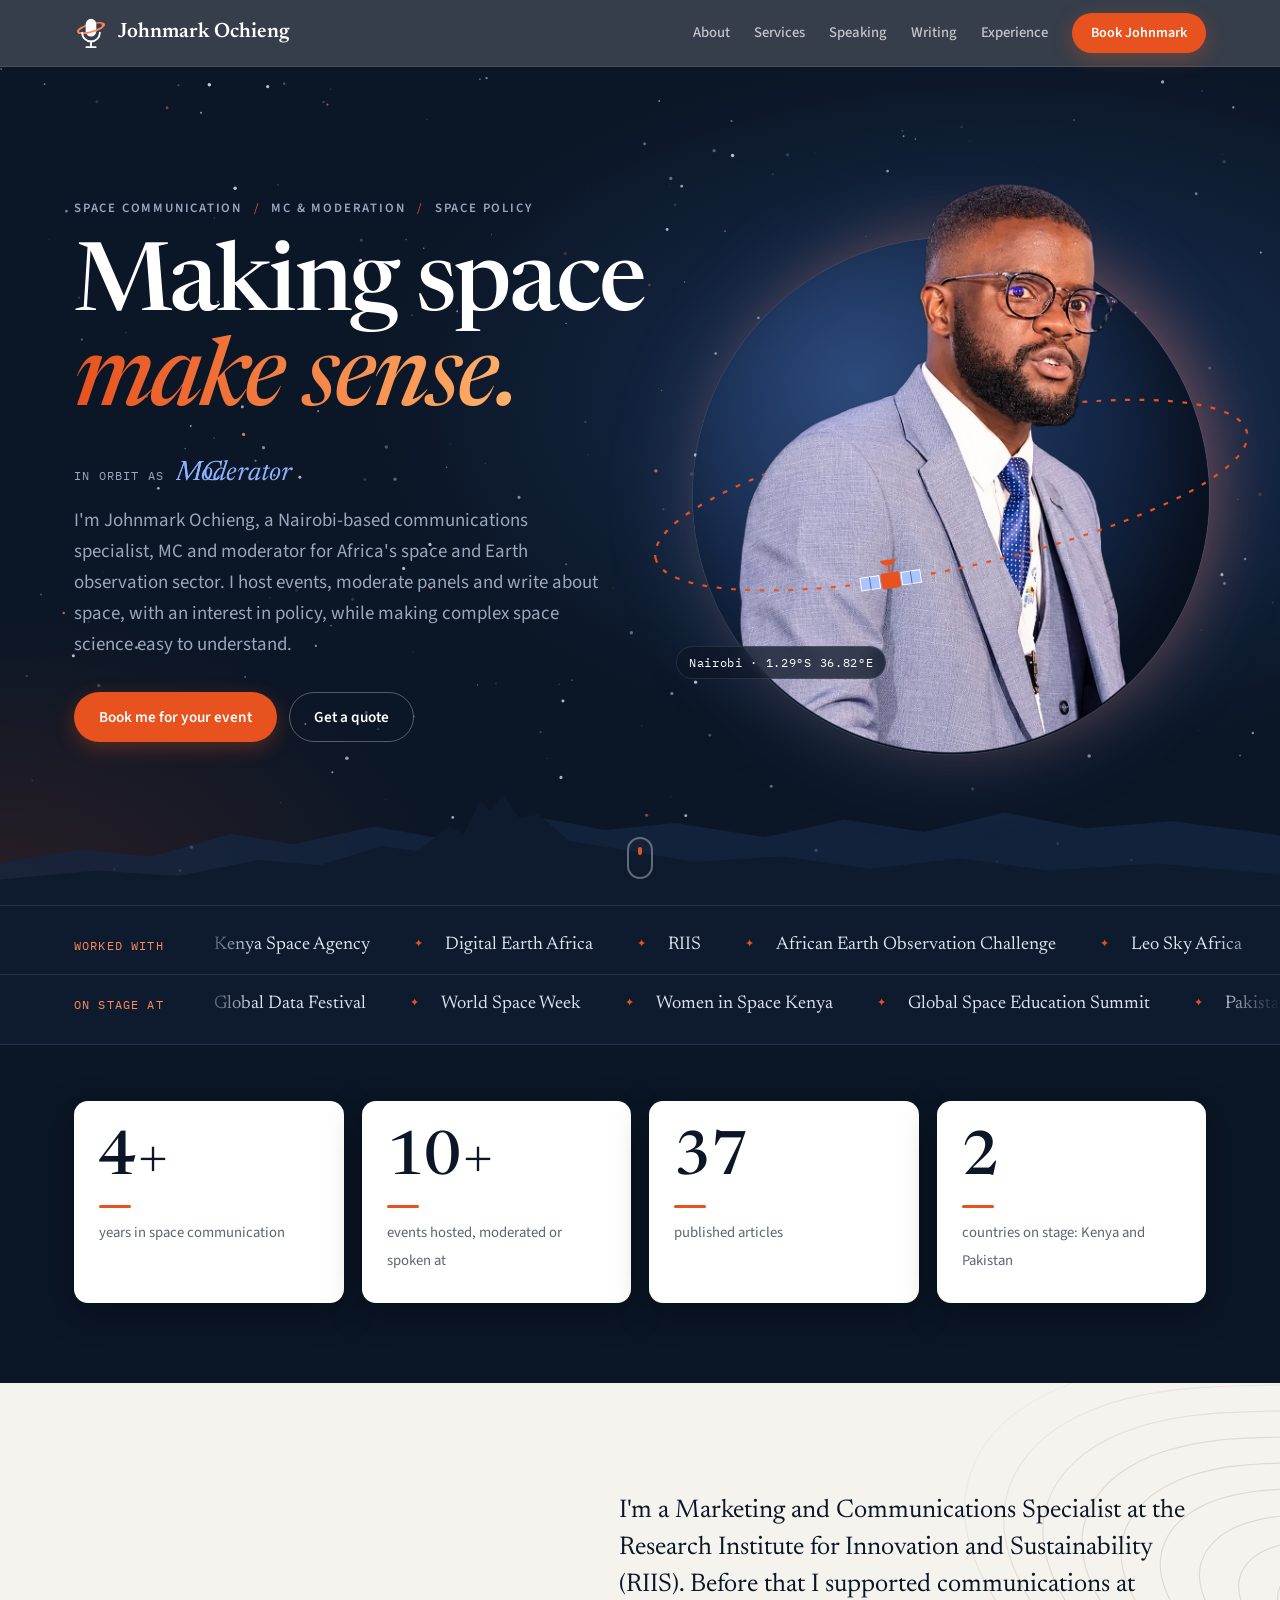
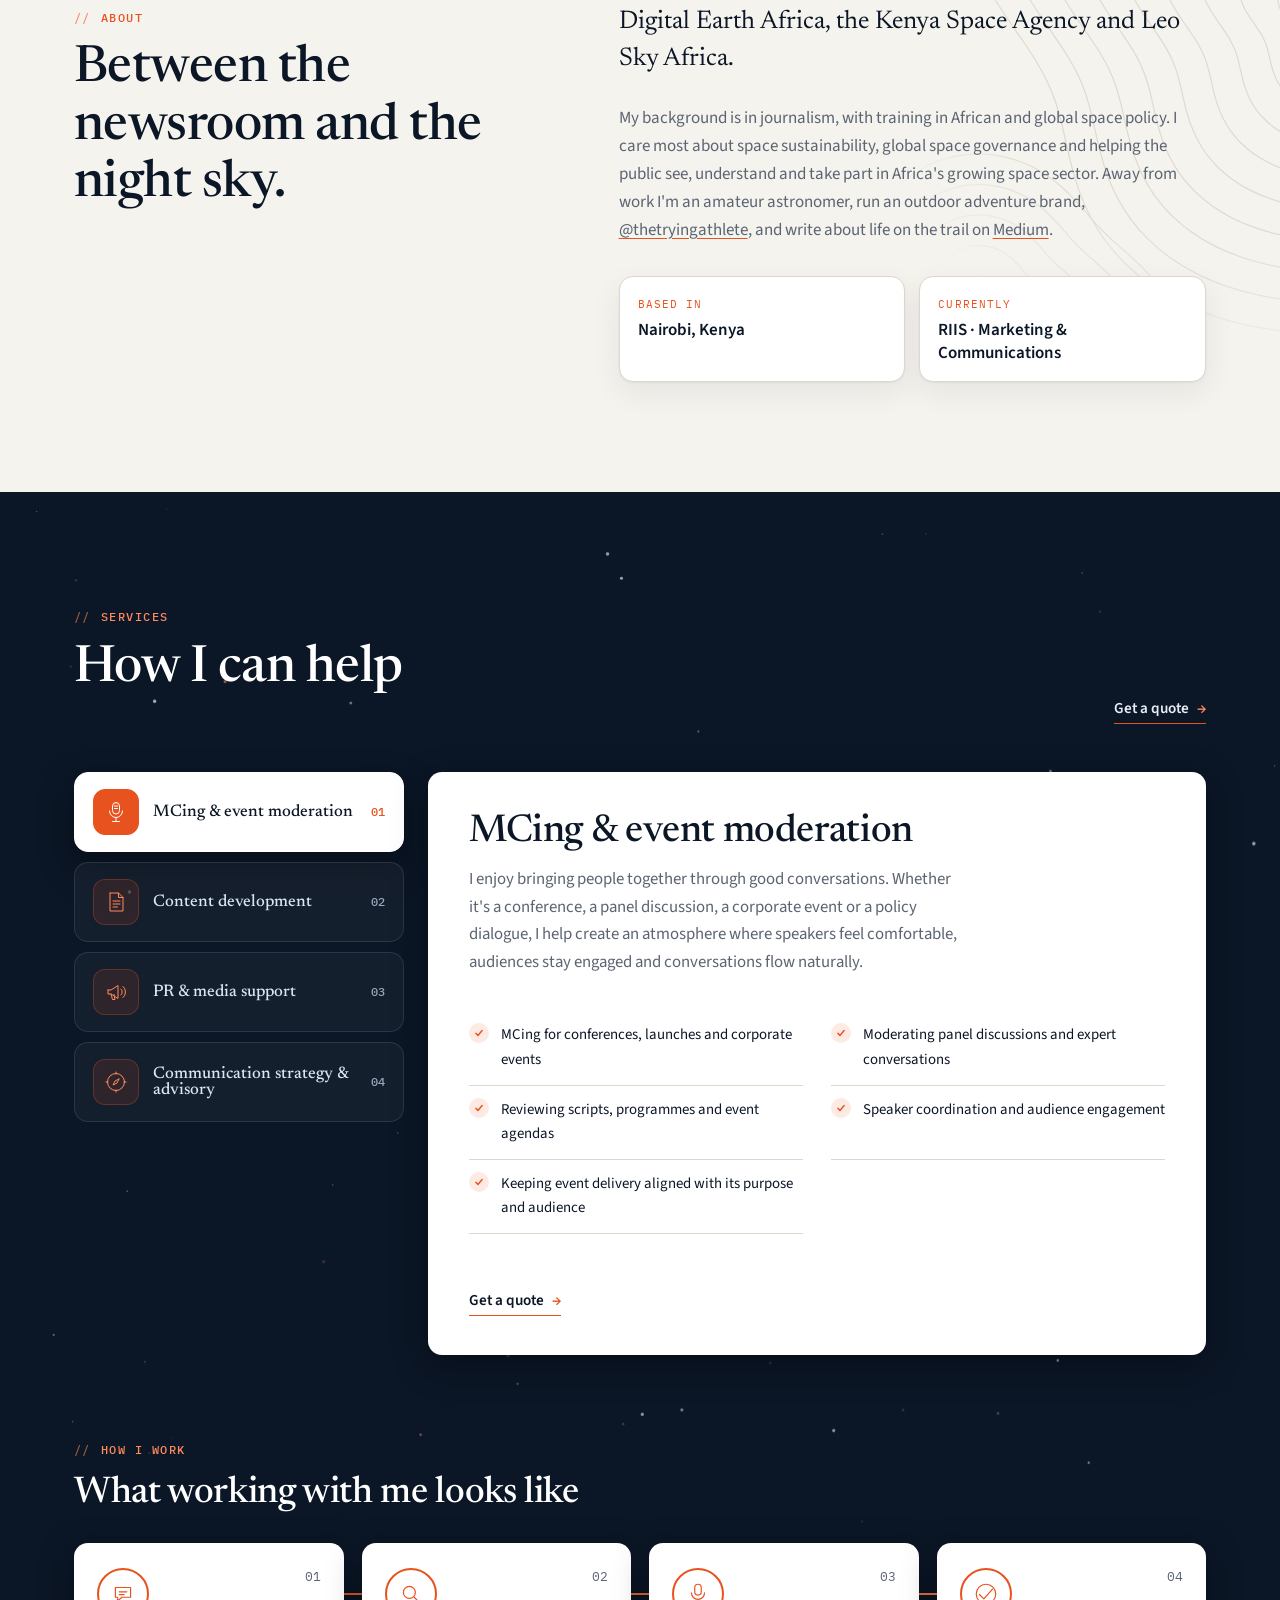
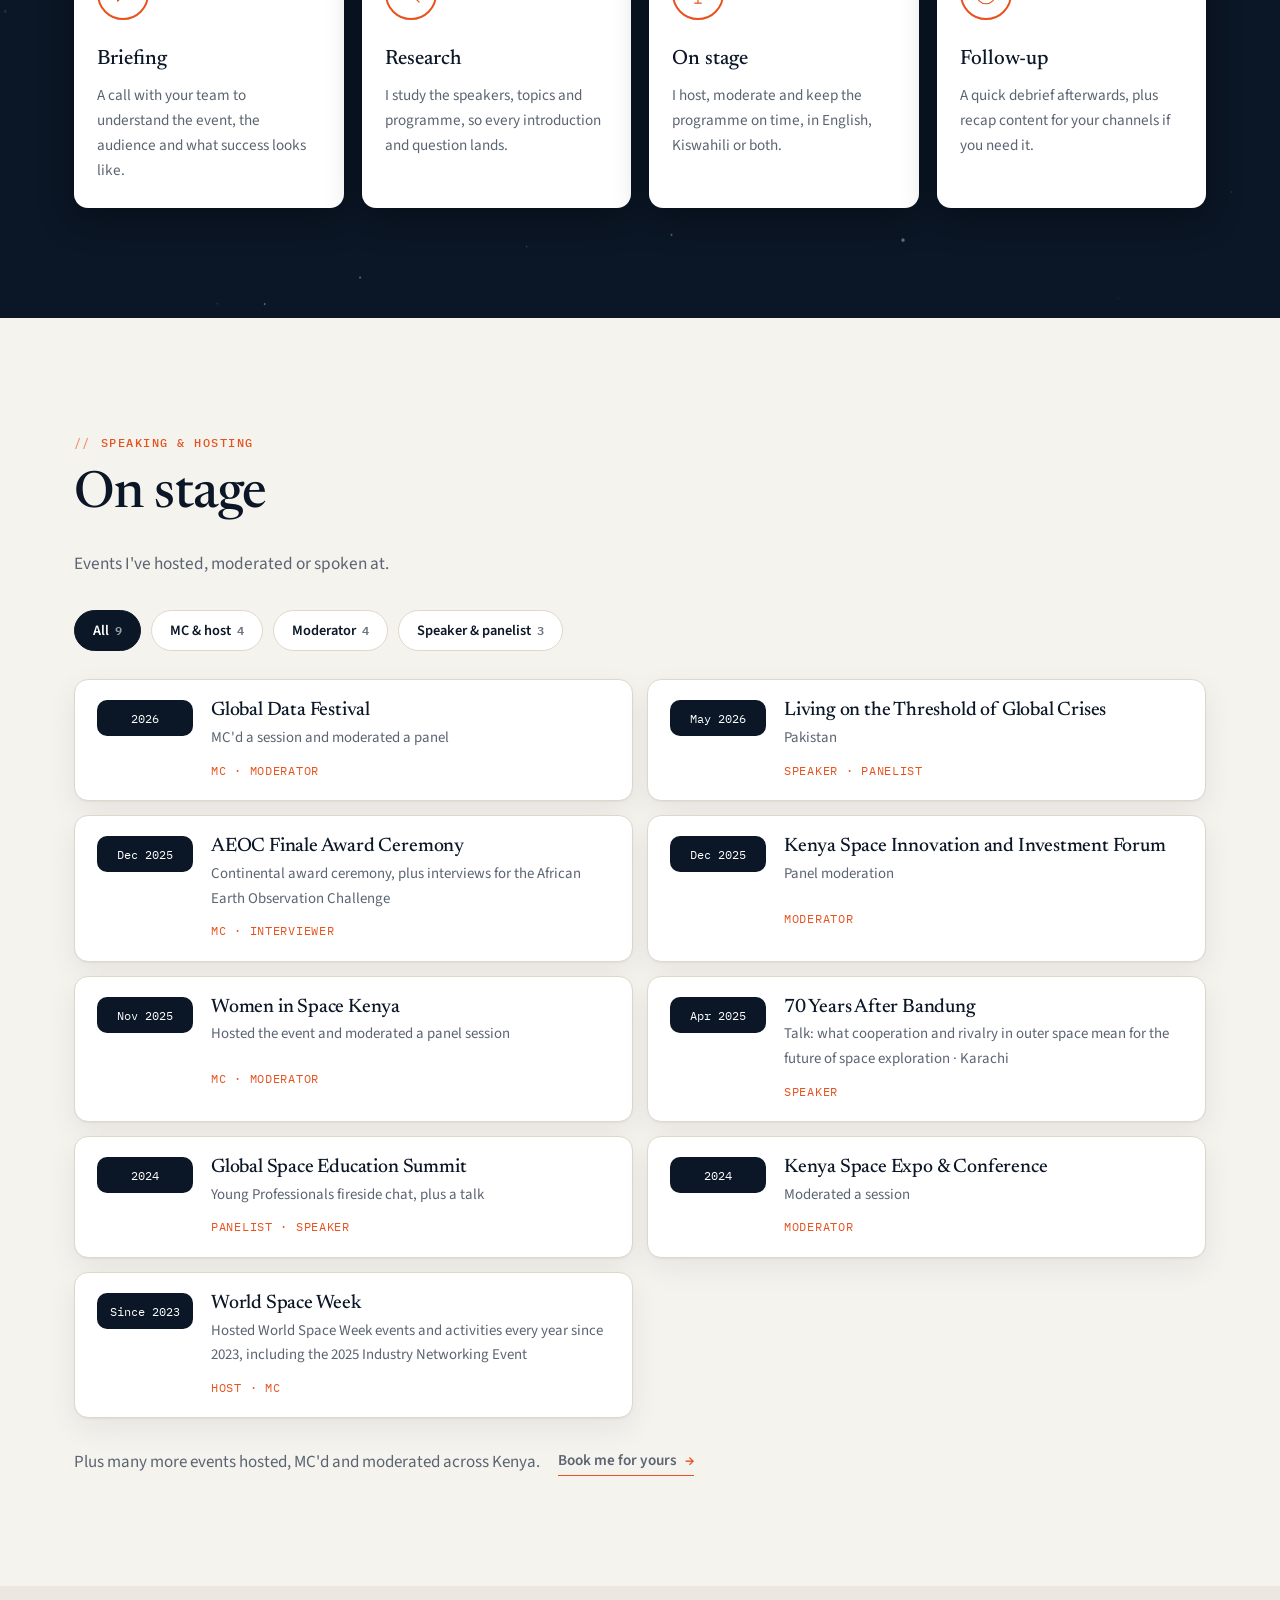
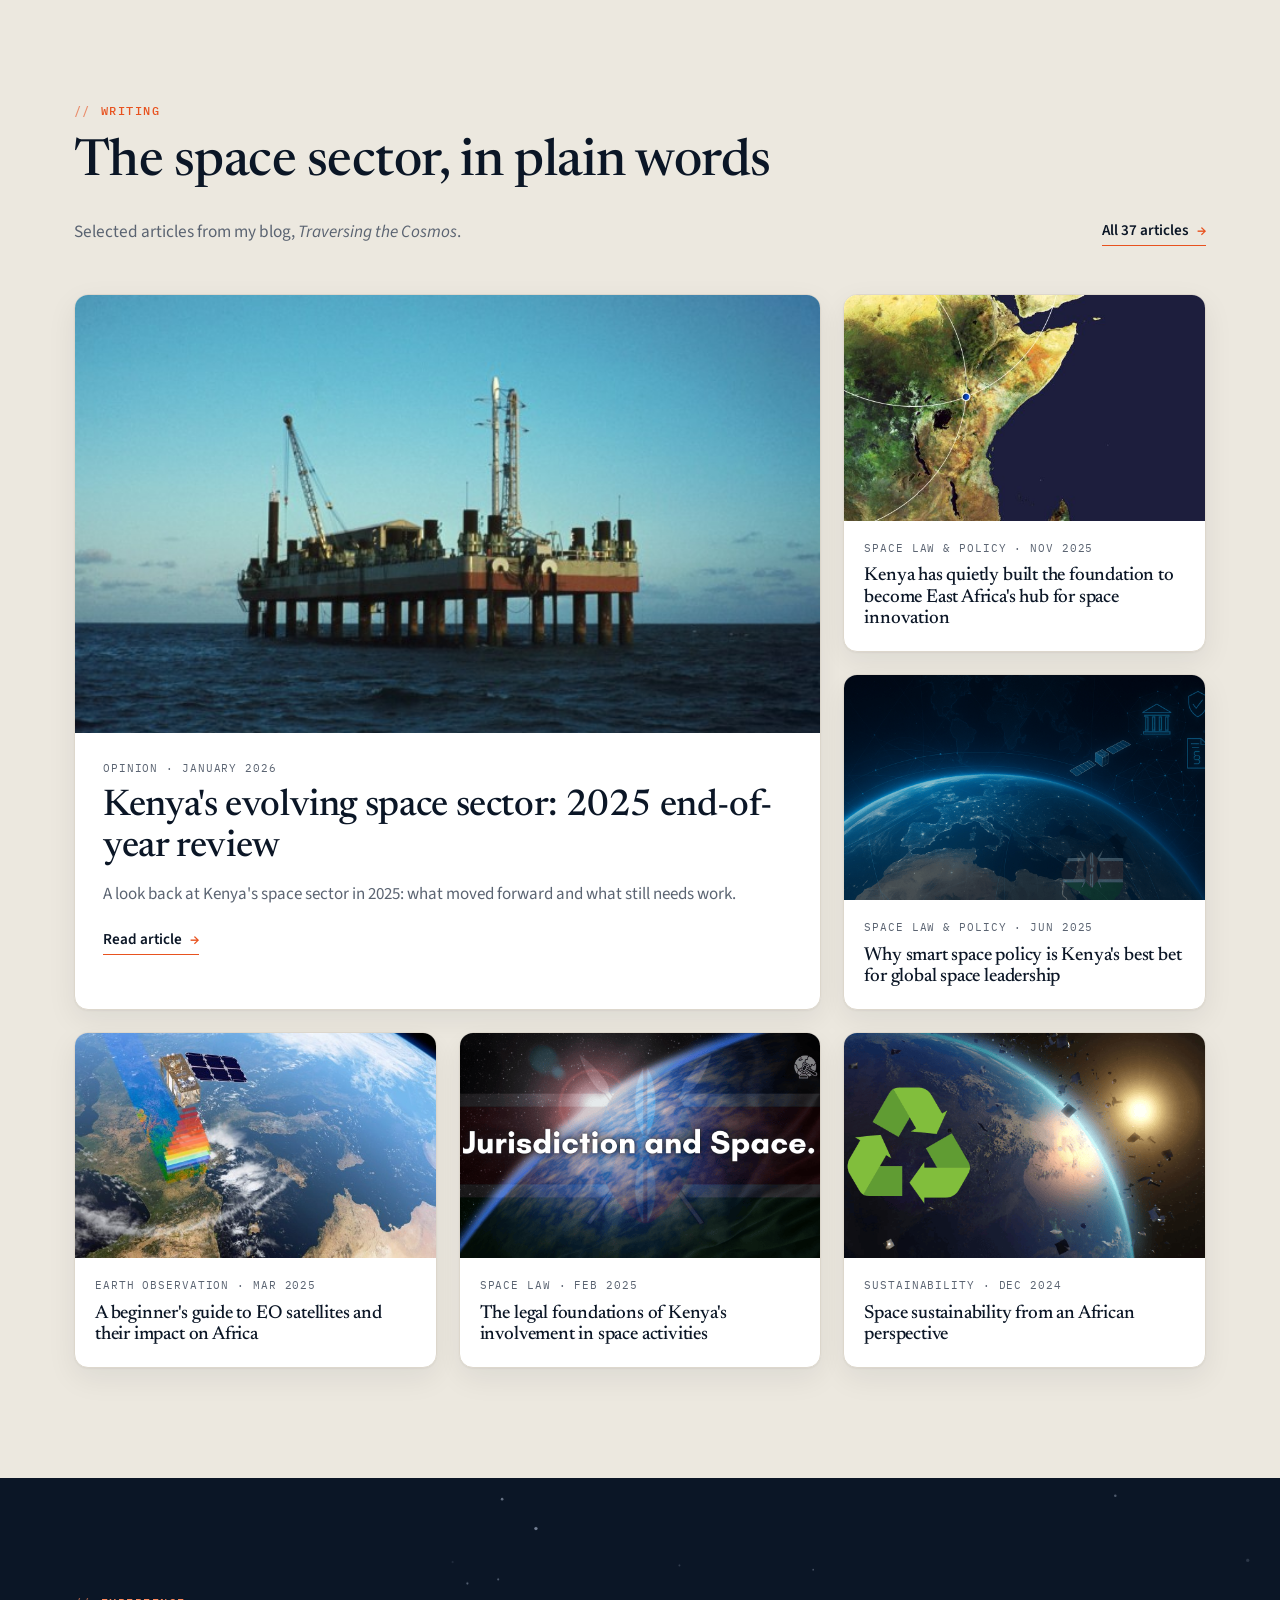
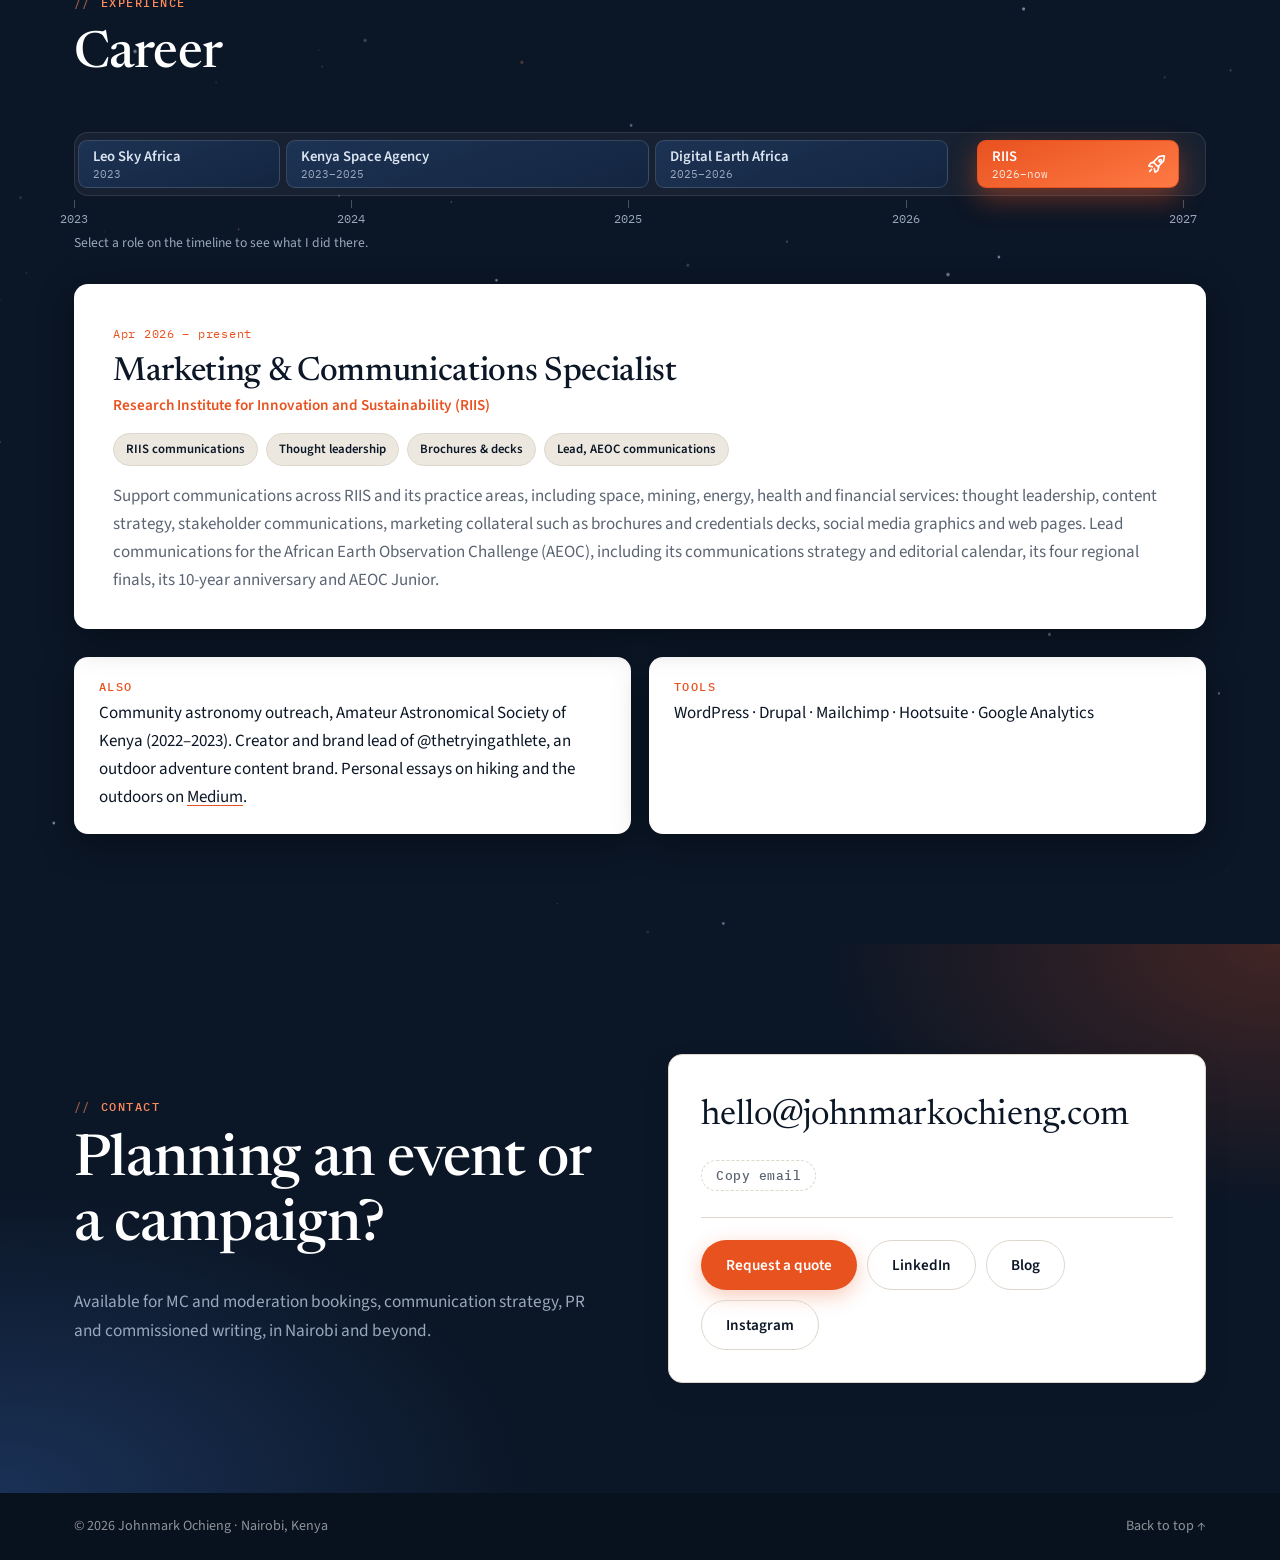
==== commit 68e41be8: "Outdoors details: mountain ridgeline under the hero sky, topographic contours behind About Co-Author" ====
--- a/index.html
+++ b/index.html
@@ -86,6 +86,7 @@
           <span class="photo-tag mono" aria-hidden="true">Nairobi · 1.29°S 36.82°E</span>
         </figure>
       </div>
+      <svg class="ridge" viewBox="0 0 1440 160" preserveAspectRatio="none" aria-hidden="true" focusable="false"><path class="ridge-far" d="M0 160 L0 112 L90 96 L170 104 L260 78 L330 90 L420 70 L500 84 L600 58 L680 74 L760 66 L860 82 L950 62 L1040 76 L1130 54 L1220 72 L1320 64 L1440 80 L1440 160 Z"/><path class="ridge-near" d="M0 160 L0 130 L110 120 L200 126 L290 108 L360 114 L430 92 L470 98 L505 70 L522 78 L540 40 L552 52 L566 34 L584 60 L606 56 L640 86 L700 96 L780 110 L880 104 L980 118 L1080 106 L1180 120 L1300 112 L1440 124 L1440 160 Z"/></svg>
       <a href="#about" class="scroll-cue" aria-label="Scroll to About"><span></span></a>
     </section>
 
--- a/styles.css
+++ b/styles.css
@@ -647,3 +647,23 @@
 
 
 
+
+
+/* =========================================================================
+   Outdoors details: night sky over mountains, and hiking-map contours
+   ========================================================================= */
+.ridge { position: absolute; left: 0; right: 0; bottom: -1px; width: 100%; height: clamp(70px, 11vw, 160px); z-index: 0; pointer-events: none; }
+.ridge-far { fill: #142640; opacity: .75; }
+.ridge-near { fill: #0e1b2e; }           /* same navy as the strip below, so the peaks rise out of it */
+.hero .scroll-cue { z-index: 2; }
+
+#about { position: relative; overflow: hidden; }
+#about::before { content: ""; position: absolute; z-index: 0; pointer-events: none; right: -330px; top: -90px; width: 760px; height: 700px;
+  background: url("data:image/svg+xml,%3Csvg xmlns=%22http://www.w3.org/2000/svg%22 viewBox=%220 0 700 640%22%3E%3Cpath d='M505.3 300.0 C505.2 300.7 505.2 301.5 505.2 302.2 C505.1 303.0 505.1 303.7 505.1 304.5 C505.1 305.2 505.0 306.0 505.0 306.7 C504.9 307.5 504.8 308.3 504.7 309.1 C504.6 309.9 504.5 310.7 504.3 311.5 C504.0 312.3 503.8 313.1 503.5 313.9 C503.2 314.7 502.8 315.5 502.3 316.3 C501.9 317.1 501.4 317.8 500.8 318.6 C500.2 319.3 499.5 320.1 498.8 320.7 C498.1 321.4 497.3 322.1 496.5 322.7 C495.7 323.4 494.8 324.0 493.9 324.5 C492.9 325.1 492.0 325.6 490.9 326.1 C489.9 326.6 488.9 327.1 487.8 327.5 C486.7 327.9 485.6 328.3 484.5 328.7 C483.4 329.1 482.2 329.4 481.1 329.7 C479.9 330.0 478.7 330.3 477.5 330.5 C476.3 330.8 475.0 331.0 473.8 331.2 C472.5 331.3 471.3 331.5 470.0 331.5 C468.7 331.6 467.4 331.7 466.2 331.6 C464.9 331.6 463.6 331.6 462.3 331.4 C461.0 331.3 459.8 331.1 458.5 330.8 C457.3 330.5 456.1 330.2 454.9 329.8 C453.8 329.4 452.7 328.9 451.6 328.4 C450.6 327.9 449.6 327.3 448.7 326.6 C447.7 326.0 446.9 325.3 446.2 324.5 C445.4 323.8 444.7 323.0 444.1 322.2 C443.6 321.4 443.1 320.5 442.6 319.7 C442.2 318.9 441.8 318.0 441.5 317.2 C441.2 316.4 441.0 315.5 440.8 314.7 C440.6 313.9 440.4 313.1 440.2 312.4 C440.1 311.6 439.9 310.9 439.7 310.2 C439.5 309.5 439.3 308.8 439.1 308.1 C438.9 307.4 438.6 306.8 438.3 306.1 C438.0 305.5 437.6 304.8 437.2 304.2 C436.8 303.5 436.4 302.8 435.9 302.1 C435.5 301.5 434.9 300.7 434.4 300.0 C433.9 299.3 433.4 298.5 432.9 297.7 C432.4 296.9 431.9 296.0 431.5 295.1 C431.1 294.2 430.8 293.3 430.5 292.4 C430.2 291.4 430.0 290.5 430.0 289.5 C429.9 288.6 430.0 287.6 430.1 286.6 C430.3 285.7 430.6 284.7 431.1 283.8 C431.5 282.9 432.1 282.0 432.7 281.2 C433.4 280.4 434.3 279.6 435.2 278.9 C436.1 278.3 437.1 277.6 438.2 277.1 C439.3 276.5 440.4 276.1 441.6 275.7 C442.8 275.3 444.1 274.9 445.4 274.7 C446.6 274.4 447.9 274.2 449.2 274.1 C450.5 273.9 451.8 273.8 453.0 273.7 C454.2 273.7 455.5 273.6 456.7 273.6 C457.8 273.6 459.0 273.6 460.1 273.5 C461.3 273.5 462.4 273.5 463.5 273.4 C464.6 273.4 465.7 273.3 466.8 273.3 C467.8 273.2 468.9 273.1 470.0 273.0 C471.1 272.9 472.2 272.8 473.3 272.7 C474.4 272.6 475.6 272.4 476.8 272.4 C477.9 272.3 479.1 272.2 480.4 272.1 C481.6 272.1 482.8 272.1 484.1 272.2 C485.3 272.2 486.6 272.3 487.8 272.5 C489.1 272.6 490.3 272.9 491.5 273.2 C492.7 273.5 493.9 273.9 495.0 274.3 C496.0 274.8 497.1 275.3 498.1 275.9 C499.0 276.5 499.9 277.2 500.7 277.9 C501.5 278.6 502.2 279.4 502.8 280.2 C503.4 281.0 503.9 281.9 504.3 282.7 C504.7 283.6 505.0 284.5 505.2 285.4 C505.5 286.2 505.6 287.1 505.7 288.0 C505.9 288.9 505.9 289.7 505.9 290.6 C505.9 291.4 505.9 292.3 505.8 293.1 C505.8 293.9 505.7 294.7 505.6 295.5 C505.6 296.3 505.5 297.0 505.4 297.8 C505.4 298.5 505.3 299.3 505.3 300.0Z' fill='none' stroke='%23b9ad97' stroke-width='1.1'/%3E%3Cpath d='M537.0 300.0 C536.9 301.4 536.9 302.8 536.8 304.2 C536.8 305.6 536.7 307.0 536.7 308.5 C536.6 309.9 536.6 311.3 536.5 312.8 C536.3 314.3 536.2 315.8 536.0 317.3 C535.8 318.8 535.5 320.3 535.1 321.9 C534.7 323.4 534.2 324.9 533.6 326.4 C533.0 328.0 532.3 329.5 531.4 331.0 C530.6 332.4 529.6 333.9 528.5 335.3 C527.3 336.7 526.1 338.1 524.8 339.4 C523.4 340.7 521.9 342.0 520.3 343.2 C518.8 344.4 517.1 345.5 515.3 346.6 C513.6 347.7 511.7 348.7 509.8 349.6 C507.9 350.6 505.9 351.5 503.9 352.3 C501.8 353.1 499.7 353.8 497.6 354.5 C495.4 355.2 493.2 355.9 491.0 356.5 C488.8 357.1 486.5 357.6 484.2 358.0 C481.9 358.5 479.6 358.9 477.2 359.2 C474.8 359.5 472.4 359.8 470.0 359.9 C467.6 360.1 465.1 360.2 462.7 360.1 C460.3 360.1 457.8 359.9 455.4 359.7 C453.0 359.4 450.6 359.0 448.2 358.5 C445.9 358.0 443.6 357.4 441.4 356.6 C439.2 355.9 437.0 355.0 435.1 354.0 C433.1 353.0 431.2 351.8 429.4 350.6 C427.7 349.4 426.1 348.0 424.7 346.6 C423.3 345.2 422.0 343.7 420.9 342.2 C419.8 340.6 418.8 339.0 418.0 337.4 C417.2 335.9 416.5 334.2 415.9 332.7 C415.3 331.1 414.9 329.5 414.5 328.0 C414.1 326.5 413.8 325.0 413.4 323.5 C413.1 322.1 412.8 320.7 412.5 319.3 C412.1 318.0 411.8 316.7 411.3 315.4 C410.9 314.1 410.4 312.9 409.8 311.6 C409.2 310.4 408.5 309.2 407.7 307.9 C407.0 306.6 406.1 305.4 405.2 304.1 C404.4 302.8 403.4 301.4 402.4 300.0 C401.5 298.6 400.5 297.1 399.5 295.6 C398.6 294.0 397.7 292.4 396.9 290.7 C396.2 289.0 395.4 287.3 395.0 285.5 C394.5 283.7 394.1 281.9 394.0 280.1 C393.9 278.3 393.9 276.4 394.3 274.6 C394.6 272.8 395.2 271.0 396.0 269.2 C396.8 267.5 397.9 265.9 399.2 264.3 C400.5 262.8 402.1 261.3 403.8 260.0 C405.5 258.7 407.5 257.5 409.5 256.5 C411.6 255.4 413.8 254.5 416.1 253.8 C418.4 253.0 420.8 252.4 423.2 251.9 C425.6 251.4 428.1 251.0 430.5 250.7 C432.9 250.4 435.3 250.3 437.7 250.1 C440.1 250.0 442.4 249.9 444.6 249.8 C446.9 249.8 449.1 249.8 451.3 249.7 C453.5 249.7 455.6 249.6 457.6 249.5 C459.7 249.4 461.8 249.3 463.8 249.2 C465.9 249.1 467.9 248.9 470.0 248.7 C472.1 248.5 474.2 248.3 476.3 248.1 C478.5 247.9 480.6 247.7 482.9 247.5 C485.1 247.3 487.4 247.1 489.7 247.1 C492.0 247.0 494.4 247.0 496.7 247.1 C499.1 247.2 501.5 247.4 503.9 247.7 C506.2 248.0 508.6 248.5 510.8 249.1 C513.1 249.7 515.3 250.4 517.4 251.3 C519.5 252.1 521.5 253.1 523.3 254.3 C525.1 255.4 526.8 256.7 528.3 258.0 C529.8 259.4 531.1 260.9 532.3 262.4 C533.4 263.9 534.3 265.5 535.1 267.2 C535.9 268.8 536.5 270.5 537.0 272.2 C537.4 273.8 537.7 275.5 537.9 277.2 C538.1 278.9 538.2 280.5 538.2 282.1 C538.2 283.7 538.1 285.3 538.0 286.9 C538.0 288.4 537.8 289.9 537.7 291.4 C537.6 292.9 537.4 294.3 537.3 295.8 C537.2 297.2 537.1 298.6 537.0 300.0Z' fill='none' stroke='%23b9ad97' stroke-width='1.1'/%3E%3Cpath d='M568.7 300.0 C568.6 302.1 568.5 304.1 568.5 306.2 C568.4 308.3 568.3 310.4 568.3 312.5 C568.2 314.6 568.1 316.7 567.9 318.9 C567.8 321.1 567.6 323.3 567.2 325.5 C566.9 327.7 566.5 330.0 565.9 332.2 C565.3 334.4 564.6 336.7 563.7 339.0 C562.8 341.2 561.8 343.4 560.5 345.6 C559.2 347.8 557.8 350.0 556.1 352.0 C554.5 354.1 552.7 356.2 550.7 358.1 C548.7 360.0 546.5 361.9 544.2 363.7 C541.9 365.4 539.4 367.1 536.8 368.7 C534.2 370.3 531.5 371.7 528.6 373.1 C525.8 374.5 522.9 375.8 519.9 377.0 C516.9 378.2 513.8 379.4 510.6 380.4 C507.5 381.4 504.3 382.4 501.0 383.2 C497.7 384.1 494.3 384.9 490.9 385.5 C487.6 386.2 484.1 386.8 480.6 387.3 C477.1 387.7 473.6 388.1 470.0 388.3 C466.4 388.6 462.8 388.7 459.2 388.6 C455.6 388.5 452.0 388.3 448.5 388.0 C444.9 387.6 441.3 387.0 437.9 386.3 C434.5 385.5 431.0 384.6 427.8 383.5 C424.6 382.3 421.4 381.0 418.5 379.5 C415.6 378.0 412.8 376.4 410.2 374.5 C407.7 372.7 405.3 370.7 403.2 368.7 C401.1 366.6 399.3 364.4 397.6 362.1 C396.0 359.9 394.6 357.5 393.4 355.2 C392.1 352.9 391.2 350.5 390.3 348.1 C389.5 345.8 388.8 343.5 388.2 341.2 C387.6 339.0 387.1 336.8 386.6 334.7 C386.1 332.5 385.7 330.5 385.2 328.5 C384.7 326.5 384.2 324.6 383.5 322.7 C382.8 320.8 382.1 319.0 381.2 317.1 C380.4 315.3 379.4 313.5 378.3 311.6 C377.1 309.8 375.9 308.0 374.6 306.0 C373.3 304.1 371.8 302.1 370.4 300.0 C369.0 297.9 367.5 295.7 366.2 293.5 C364.8 291.2 363.4 288.8 362.3 286.3 C361.2 283.9 360.1 281.3 359.4 278.7 C358.7 276.0 358.1 273.3 358.0 270.6 C357.8 268.0 357.9 265.2 358.4 262.5 C358.9 259.9 359.7 257.2 361.0 254.7 C362.2 252.2 363.8 249.7 365.7 247.4 C367.6 245.1 369.9 243.0 372.4 241.1 C375.0 239.1 377.9 237.4 380.9 235.8 C383.9 234.3 387.2 233.0 390.6 231.9 C394.0 230.7 397.5 229.8 401.0 229.1 C404.6 228.4 408.2 227.8 411.8 227.4 C415.3 227.0 418.9 226.7 422.4 226.5 C425.9 226.3 429.3 226.2 432.6 226.1 C436.0 226.0 439.2 226.0 442.4 225.9 C445.6 225.8 448.7 225.8 451.8 225.6 C454.9 225.5 457.9 225.4 460.9 225.1 C463.9 224.9 466.9 224.7 470.0 224.4 C473.1 224.1 476.1 223.8 479.3 223.5 C482.5 223.2 485.7 222.9 489.0 222.6 C492.2 222.4 495.6 222.1 499.0 222.0 C502.4 221.9 505.9 221.9 509.4 222.0 C512.9 222.2 516.5 222.4 519.9 222.9 C523.4 223.4 526.9 224.1 530.2 224.9 C533.5 225.8 536.8 226.9 539.9 228.2 C542.9 229.4 545.9 230.9 548.5 232.6 C551.2 234.3 553.7 236.2 555.9 238.1 C558.1 240.1 560.1 242.3 561.7 244.6 C563.4 246.8 564.8 249.2 566.0 251.6 C567.1 254.0 568.0 256.5 568.7 259.0 C569.4 261.4 569.8 264.0 570.1 266.4 C570.4 268.8 570.5 271.3 570.5 273.7 C570.5 276.0 570.4 278.4 570.3 280.7 C570.1 282.9 569.9 285.2 569.7 287.3 C569.6 289.5 569.3 291.6 569.2 293.8 C569.0 295.9 568.9 297.9 568.7 300.0Z' fill='none' stroke='%23b9ad97' stroke-width='1.1'/%3E%3Cpath d='M600.5 300.0 C600.3 302.7 600.2 305.4 600.1 308.2 C600.0 310.9 600.0 313.7 599.8 316.5 C599.7 319.3 599.6 322.1 599.4 325.0 C599.2 327.8 598.9 330.7 598.5 333.7 C598.1 336.6 597.5 339.6 596.7 342.6 C596.0 345.5 595.0 348.5 593.9 351.5 C592.7 354.4 591.3 357.4 589.6 360.3 C587.9 363.2 586.0 366.0 583.8 368.8 C581.7 371.5 579.3 374.2 576.6 376.8 C574.0 379.3 571.1 381.8 568.0 384.1 C565.0 386.5 561.7 388.7 558.3 390.8 C554.8 392.8 551.2 394.8 547.5 396.6 C543.8 398.5 539.9 400.2 535.9 401.8 C532.0 403.4 527.9 404.9 523.7 406.2 C519.5 407.6 515.3 408.8 510.9 410.0 C506.6 411.1 502.2 412.1 497.7 413.0 C493.2 413.9 488.6 414.7 484.0 415.3 C479.4 415.9 474.7 416.4 470.0 416.7 C465.3 417.0 460.5 417.2 455.8 417.1 C451.0 417.0 446.2 416.7 441.5 416.2 C436.8 415.7 432.1 415.0 427.6 414.0 C423.0 413.0 418.5 411.8 414.2 410.3 C410.0 408.8 405.8 407.1 401.9 405.1 C398.1 403.1 394.4 400.9 391.0 398.5 C387.7 396.1 384.5 393.5 381.8 390.7 C379.0 388.0 376.5 385.1 374.3 382.1 C372.2 379.1 370.3 376.0 368.7 372.9 C367.1 369.8 365.8 366.7 364.7 363.6 C363.6 360.5 362.7 357.5 361.9 354.5 C361.1 351.5 360.5 348.6 359.8 345.8 C359.2 343.0 358.6 340.3 357.9 337.6 C357.3 335.0 356.6 332.5 355.7 330.0 C354.8 327.5 353.9 325.1 352.7 322.6 C351.5 320.2 350.2 317.8 348.8 315.4 C347.3 312.9 345.6 310.5 343.9 307.9 C342.2 305.4 340.3 302.8 338.4 300.0 C336.6 297.2 334.6 294.4 332.8 291.4 C331.0 288.3 329.2 285.2 327.7 281.9 C326.2 278.7 324.8 275.3 323.9 271.8 C322.9 268.4 322.2 264.8 322.0 261.2 C321.7 257.6 321.9 254.0 322.5 250.5 C323.2 247.0 324.3 243.4 325.9 240.1 C327.5 236.8 329.6 233.5 332.2 230.5 C334.7 227.5 337.7 224.7 341.1 222.1 C344.4 219.6 348.2 217.2 352.2 215.2 C356.2 213.2 360.6 211.4 365.1 210.0 C369.5 208.5 374.2 207.3 378.9 206.3 C383.5 205.3 388.4 204.6 393.1 204.0 C397.8 203.5 402.5 203.1 407.1 202.9 C411.7 202.6 416.2 202.5 420.6 202.3 C425.0 202.2 429.3 202.2 433.6 202.1 C437.8 202.0 441.9 201.9 445.9 201.7 C450.0 201.6 454.0 201.4 458.0 201.1 C462.0 200.8 465.9 200.5 470.0 200.1 C474.1 199.7 478.1 199.3 482.3 198.9 C486.5 198.5 490.7 198.1 495.0 197.7 C499.4 197.4 503.8 197.1 508.3 197.0 C512.9 196.8 517.5 196.8 522.1 197.0 C526.7 197.2 531.4 197.5 536.0 198.2 C540.5 198.8 545.1 199.7 549.5 200.8 C553.9 202.0 558.3 203.4 562.3 205.1 C566.4 206.8 570.3 208.7 573.8 210.9 C577.3 213.1 580.6 215.6 583.5 218.3 C586.4 220.9 589.0 223.8 591.2 226.8 C593.4 229.7 595.3 232.9 596.8 236.1 C598.3 239.2 599.5 242.5 600.4 245.8 C601.3 249.1 601.9 252.4 602.3 255.6 C602.7 258.8 602.8 262.1 602.8 265.2 C602.8 268.3 602.7 271.4 602.5 274.4 C602.3 277.4 602.0 280.4 601.8 283.3 C601.6 286.2 601.3 289.0 601.1 291.7 C600.8 294.5 600.6 297.3 600.5 300.0Z' fill='none' stroke='%23b9ad97' stroke-width='1.1'/%3E%3Cpath d='M632.2 300.0 C632.0 303.4 631.9 306.8 631.8 310.2 C631.6 313.6 631.6 317.0 631.4 320.5 C631.3 324.0 631.2 327.5 630.9 331.0 C630.6 334.6 630.3 338.2 629.8 341.9 C629.2 345.5 628.5 349.2 627.6 352.9 C626.6 356.6 625.5 360.3 624.0 364.0 C622.5 367.7 620.7 371.4 618.7 375.0 C616.6 378.5 614.2 382.1 611.5 385.5 C608.8 388.9 605.8 392.3 602.6 395.4 C599.3 398.6 595.7 401.7 591.9 404.6 C588.1 407.5 584.0 410.2 579.7 412.8 C575.5 415.4 571.0 417.9 566.3 420.2 C561.7 422.4 556.9 424.6 552.0 426.6 C547.0 428.5 541.9 430.4 536.8 432.1 C531.6 433.8 526.3 435.3 520.9 436.7 C515.5 438.1 510.0 439.4 504.4 440.5 C498.8 441.6 493.2 442.6 487.4 443.4 C481.7 444.1 475.9 444.7 470.0 445.1 C464.1 445.5 458.2 445.7 452.3 445.6 C446.4 445.5 440.5 445.1 434.6 444.5 C428.8 443.9 422.9 443.0 417.3 441.7 C411.6 440.5 406.0 439.0 400.7 437.1 C395.4 435.3 390.2 433.1 385.4 430.6 C380.6 428.2 376.0 425.4 371.8 422.5 C367.6 419.5 363.8 416.2 360.3 412.8 C356.8 409.4 353.8 405.7 351.1 402.0 C348.4 398.4 346.1 394.5 344.1 390.7 C342.1 386.8 340.5 382.9 339.1 379.1 C337.7 375.3 336.6 371.4 335.6 367.7 C334.6 364.1 333.9 360.4 333.1 356.9 C332.2 353.4 331.6 350.1 330.7 346.8 C329.8 343.5 329.0 340.3 327.9 337.2 C326.8 334.1 325.6 331.2 324.2 328.1 C322.7 325.1 321.1 322.2 319.3 319.1 C317.4 316.1 315.4 313.1 313.2 309.9 C311.1 306.7 308.7 303.4 306.4 300.0 C304.1 296.6 301.6 293.0 299.4 289.3 C297.2 285.5 294.9 281.6 293.1 277.5 C291.2 273.5 289.5 269.2 288.3 264.9 C287.1 260.7 286.2 256.2 285.9 251.8 C285.7 247.3 285.8 242.8 286.7 238.4 C287.5 234.1 288.9 229.7 290.9 225.5 C292.9 221.4 295.5 217.3 298.6 213.6 C301.8 209.9 305.6 206.3 309.7 203.2 C313.9 200.0 318.6 197.1 323.6 194.6 C328.6 192.1 334.0 189.9 339.5 188.1 C345.1 186.2 350.9 184.7 356.7 183.5 C362.5 182.3 368.5 181.4 374.3 180.7 C380.2 180.0 386.1 179.6 391.8 179.2 C397.5 178.9 403.1 178.7 408.6 178.6 C414.1 178.4 419.4 178.4 424.7 178.2 C429.9 178.1 435.0 178.0 440.1 177.8 C445.1 177.6 450.1 177.4 455.1 177.0 C460.0 176.7 465.0 176.3 470.0 175.8 C475.0 175.4 480.1 174.8 485.3 174.3 C490.5 173.8 495.7 173.3 501.1 172.9 C506.5 172.5 512.1 172.0 517.7 171.9 C523.3 171.7 529.0 171.7 534.8 171.9 C540.5 172.2 546.3 172.6 552.0 173.4 C557.7 174.2 563.4 175.2 568.9 176.7 C574.4 178.1 579.8 179.9 584.8 182.0 C589.8 184.1 594.6 186.5 599.0 189.3 C603.4 192.0 607.5 195.1 611.1 198.4 C614.7 201.7 618.0 205.3 620.7 208.9 C623.5 212.6 625.8 216.6 627.7 220.5 C629.6 224.5 631.0 228.6 632.1 232.6 C633.2 236.7 633.9 240.8 634.4 244.8 C634.9 248.8 635.0 252.8 635.1 256.7 C635.2 260.6 634.9 264.5 634.7 268.2 C634.5 272.0 634.2 275.6 633.9 279.2 C633.6 282.8 633.2 286.3 632.9 289.7 C632.7 293.2 632.4 296.6 632.2 300.0Z' fill='none' stroke='%23b9ad97' stroke-width='1.1'/%3E%3Cpath d='M664.0 300.0 C663.7 304.1 663.6 308.1 663.4 312.2 C663.3 316.3 663.2 320.3 663.0 324.5 C662.8 328.7 662.7 332.9 662.4 337.1 C662.0 341.4 661.7 345.7 661.0 350.1 C660.4 354.4 659.6 358.8 658.4 363.3 C657.3 367.7 655.9 372.1 654.1 376.5 C652.3 380.9 650.2 385.3 647.8 389.6 C645.3 393.9 642.4 398.2 639.2 402.2 C636.0 406.3 632.4 410.3 628.5 414.1 C624.6 417.9 620.3 421.6 615.7 425.1 C611.2 428.5 606.3 431.8 601.2 434.9 C596.1 438.0 590.7 440.9 585.2 443.7 C579.7 446.4 573.9 448.9 568.0 451.3 C562.1 453.7 556.0 455.9 549.8 457.9 C543.6 459.9 537.3 461.8 530.8 463.5 C524.4 465.2 517.8 466.7 511.1 468.0 C504.5 469.3 497.7 470.5 490.8 471.4 C484.0 472.3 477.0 473.1 470.0 473.5 C463.0 473.9 455.9 474.2 448.9 474.0 C441.8 473.9 434.7 473.5 427.7 472.8 C420.7 472.0 413.7 470.9 406.9 469.5 C400.2 468.0 393.5 466.1 387.1 463.9 C380.8 461.7 374.6 459.1 368.8 456.2 C363.1 453.3 357.6 450.0 352.6 446.4 C347.6 442.9 343.0 438.9 338.8 434.9 C334.7 430.8 331.0 426.4 327.8 422.0 C324.6 417.6 321.8 413.0 319.5 408.4 C317.1 403.8 315.2 399.1 313.5 394.6 C311.8 390.0 310.5 385.4 309.3 381.0 C308.1 376.6 307.2 372.2 306.3 368.1 C305.3 363.9 304.5 359.8 303.4 355.9 C302.4 352.0 301.4 348.2 300.1 344.5 C298.8 340.8 297.4 337.2 295.6 333.6 C293.9 330.0 292.0 326.5 289.8 322.9 C287.6 319.2 285.1 315.6 282.6 311.8 C280.0 308.0 277.1 304.1 274.4 300.0 C271.6 295.9 268.7 291.6 266.0 287.2 C263.4 282.7 260.7 278.0 258.5 273.1 C256.3 268.3 254.2 263.2 252.8 258.1 C251.3 253.0 250.3 247.6 249.9 242.3 C249.6 237.0 249.8 231.6 250.8 226.4 C251.8 221.2 253.4 215.9 255.8 211.0 C258.2 206.0 261.3 201.2 265.1 196.7 C268.9 192.2 273.4 188.0 278.4 184.2 C283.3 180.4 289.0 177.0 295.0 174.0 C300.9 171.0 307.4 168.4 314.0 166.2 C320.6 164.0 327.6 162.2 334.6 160.7 C341.5 159.3 348.6 158.2 355.6 157.4 C362.6 156.5 369.7 156.0 376.5 155.6 C383.3 155.2 390.1 155.0 396.6 154.8 C403.2 154.6 409.6 154.6 415.8 154.4 C422.1 154.3 428.2 154.2 434.2 153.9 C440.3 153.7 446.2 153.4 452.1 153.0 C458.1 152.6 464.0 152.1 470.0 151.5 C476.0 151.0 482.1 150.3 488.3 149.7 C494.5 149.1 500.8 148.5 507.2 148.0 C513.7 147.5 520.3 147.0 527.0 146.8 C533.7 146.6 540.6 146.5 547.4 146.8 C554.3 147.1 561.2 147.7 568.0 148.6 C574.8 149.6 581.7 150.8 588.2 152.5 C594.8 154.3 601.2 156.4 607.2 158.9 C613.2 161.4 619.0 164.3 624.3 167.6 C629.5 170.9 634.4 174.6 638.7 178.5 C643.1 182.4 646.9 186.7 650.2 191.1 C653.5 195.5 656.2 200.2 658.5 205.0 C660.8 209.7 662.5 214.6 663.8 219.4 C665.2 224.3 666.0 229.2 666.6 234.0 C667.2 238.8 667.3 243.6 667.4 248.3 C667.5 252.9 667.2 257.5 667.0 262.0 C666.7 266.5 666.3 270.8 665.9 275.1 C665.6 279.4 665.1 283.6 664.8 287.7 C664.5 291.9 664.2 295.9 664.0 300.0Z' fill='none' stroke='%23b9ad97' stroke-width='1.1'/%3E%3Cpath d='M695.7 300.0 C695.4 304.7 695.2 309.4 695.1 314.2 C694.9 318.9 694.8 323.7 694.6 328.5 C694.4 333.3 694.2 338.2 693.9 343.2 C693.5 348.1 693.0 353.2 692.3 358.2 C691.5 363.3 690.6 368.5 689.2 373.6 C687.9 378.7 686.3 383.9 684.2 389.1 C682.2 394.2 679.7 399.3 676.8 404.3 C674.0 409.3 670.6 414.2 666.9 419.0 C663.2 423.7 659.0 428.4 654.4 432.8 C649.9 437.2 644.9 441.5 639.6 445.5 C634.3 449.5 628.6 453.4 622.7 457.0 C616.8 460.6 610.5 464.0 604.1 467.2 C597.6 470.4 590.9 473.3 584.0 476.1 C577.2 478.8 570.1 481.4 562.9 483.7 C555.7 486.1 548.3 488.3 540.8 490.2 C533.3 492.2 525.6 494.0 517.9 495.5 C510.1 497.0 502.2 498.4 494.2 499.5 C486.3 500.5 478.1 501.4 470.0 501.9 C461.9 502.4 453.6 502.7 445.4 502.5 C437.2 502.4 428.9 501.9 420.8 501.0 C412.6 500.2 404.5 498.9 396.6 497.2 C388.8 495.5 381.0 493.3 373.6 490.8 C366.2 488.2 359.0 485.2 352.3 481.8 C345.6 478.4 339.2 474.5 333.4 470.4 C327.6 466.2 322.2 461.7 317.4 456.9 C312.6 452.2 308.3 447.1 304.5 442.0 C300.8 436.8 297.6 431.5 294.8 426.1 C292.0 420.8 289.8 415.3 287.9 410.0 C285.9 404.7 284.4 399.4 283.0 394.3 C281.6 389.1 280.6 384.1 279.5 379.2 C278.3 374.3 277.4 369.6 276.2 365.1 C275.0 360.5 273.8 356.1 272.3 351.8 C270.8 347.5 269.1 343.3 267.1 339.1 C265.1 334.9 262.8 330.9 260.3 326.6 C257.8 322.4 254.9 318.2 251.9 313.7 C248.9 309.3 245.6 304.8 242.4 300.0 C239.2 295.2 235.7 290.3 232.7 285.0 C229.6 279.8 226.4 274.4 223.9 268.8 C221.3 263.1 218.9 257.2 217.2 251.2 C215.6 245.3 214.3 239.0 213.9 232.9 C213.5 226.7 213.8 220.4 214.9 214.4 C216.1 208.3 218.0 202.2 220.8 196.4 C223.5 190.6 227.2 185.0 231.6 179.8 C235.9 174.6 241.2 169.7 247.0 165.3 C252.8 160.9 259.4 156.9 266.3 153.3 C273.2 149.8 280.8 146.8 288.5 144.3 C296.2 141.7 304.3 139.6 312.4 137.9 C320.5 136.2 328.8 135.0 336.9 134.0 C345.0 133.0 353.2 132.5 361.2 132.0 C369.1 131.5 377.0 131.3 384.6 131.1 C392.2 130.8 399.7 130.8 407.0 130.6 C414.3 130.4 421.3 130.3 428.4 130.0 C435.4 129.7 442.3 129.4 449.2 128.9 C456.1 128.4 463.0 127.9 470.0 127.2 C477.0 126.6 484.0 125.8 491.2 125.1 C498.5 124.4 505.8 123.7 513.3 123.1 C520.8 122.5 528.5 122.0 536.3 121.8 C544.1 121.5 552.1 121.4 560.1 121.8 C568.1 122.1 576.2 122.7 584.1 123.8 C592.0 124.9 600.0 126.4 607.6 128.4 C615.2 130.4 622.7 132.9 629.7 135.8 C636.7 138.7 643.4 142.1 649.5 145.9 C655.6 149.8 661.3 154.1 666.4 158.6 C671.4 163.2 675.9 168.2 679.7 173.3 C683.5 178.4 686.7 183.9 689.4 189.4 C692.0 194.9 694.0 200.6 695.6 206.2 C697.1 211.9 698.1 217.6 698.8 223.2 C699.5 228.8 699.6 234.4 699.7 239.8 C699.8 245.2 699.5 250.6 699.2 255.8 C698.9 261.0 698.4 266.1 698.0 271.1 C697.6 276.0 697.1 280.9 696.7 285.7 C696.3 290.5 696.0 295.3 695.7 300.0Z' fill='none' stroke='%23b9ad97' stroke-width='1.1'/%3E%3Cpath d='M727.4 300.0 C727.1 305.4 726.9 310.8 726.7 316.2 C726.5 321.6 726.4 327.0 726.2 332.5 C725.9 338.0 725.8 343.6 725.3 349.3 C724.9 354.9 724.4 360.7 723.5 366.4 C722.7 372.2 721.6 378.1 720.1 384.0 C718.5 389.8 716.7 395.7 714.4 401.6 C712.0 407.4 709.2 413.3 705.9 418.9 C702.6 424.6 698.9 430.3 694.6 435.7 C690.3 441.1 685.6 446.4 680.4 451.5 C675.2 456.5 669.5 461.4 663.4 466.0 C657.4 470.6 650.9 475.0 644.1 479.1 C637.4 483.2 630.2 487.1 622.9 490.7 C615.6 494.3 607.9 497.7 600.1 500.8 C592.2 504.0 584.2 506.9 575.9 509.6 C567.7 512.3 559.3 514.7 550.7 517.0 C542.2 519.2 533.5 521.2 524.6 523.0 C515.8 524.8 506.7 526.3 497.6 527.5 C488.5 528.7 479.3 529.7 470.0 530.3 C460.7 530.9 451.3 531.2 441.9 531.0 C432.6 530.8 423.1 530.3 413.8 529.3 C404.6 528.3 395.3 526.9 386.3 524.9 C377.3 523.0 368.4 520.5 360.0 517.6 C351.6 514.7 343.4 511.2 335.7 507.3 C328.1 503.5 320.8 499.1 314.2 494.3 C307.5 489.6 301.4 484.4 295.9 479.0 C290.4 473.6 285.6 467.8 281.3 461.9 C277.0 456.1 273.4 449.9 270.2 443.9 C267.0 437.8 264.5 431.6 262.3 425.5 C260.0 419.4 258.4 413.4 256.8 407.5 C255.2 401.6 254.0 395.9 252.7 390.3 C251.4 384.8 250.3 379.4 248.9 374.2 C247.6 369.0 246.2 364.0 244.5 359.1 C242.8 354.2 240.9 349.4 238.6 344.6 C236.3 339.9 233.7 335.2 230.8 330.4 C227.9 325.5 224.6 320.7 221.2 315.7 C217.8 310.6 214.0 305.5 210.4 300.0 C206.7 294.5 202.8 288.9 199.3 282.9 C195.8 277.0 192.2 270.8 189.2 264.4 C186.3 257.9 183.6 251.2 181.7 244.4 C179.8 237.6 178.3 230.5 177.9 223.5 C177.5 216.4 177.7 209.3 179.0 202.3 C180.3 195.4 182.5 188.4 185.7 181.8 C188.9 175.3 193.0 168.8 198.0 162.9 C203.0 157.0 209.0 151.4 215.6 146.3 C222.3 141.3 229.8 136.7 237.7 132.7 C245.6 128.7 254.2 125.3 263.0 122.4 C271.7 119.4 281.0 117.1 290.2 115.1 C299.4 113.2 308.9 111.8 318.2 110.7 C327.5 109.6 336.8 108.9 345.9 108.3 C354.9 107.8 363.9 107.6 372.6 107.3 C381.3 107.0 389.8 107.0 398.1 106.8 C406.4 106.6 414.5 106.4 422.5 106.1 C430.5 105.8 438.4 105.4 446.3 104.9 C454.2 104.3 462.0 103.6 470.0 102.9 C478.0 102.2 486.0 101.3 494.2 100.5 C502.5 99.8 510.8 98.9 519.4 98.2 C528.0 97.6 536.8 96.9 545.7 96.7 C554.6 96.4 563.7 96.3 572.8 96.7 C581.8 97.1 591.1 97.8 600.1 99.1 C609.2 100.3 618.3 102.0 626.9 104.3 C635.6 106.6 644.2 109.4 652.2 112.7 C660.1 116.0 667.8 119.9 674.8 124.3 C681.8 128.6 688.2 133.5 694.0 138.7 C699.7 143.9 704.8 149.6 709.2 155.5 C713.5 161.4 717.2 167.6 720.2 173.9 C723.2 180.1 725.5 186.6 727.3 193.1 C729.1 199.5 730.1 206.0 730.9 212.4 C731.7 218.8 731.9 225.1 732.0 231.3 C732.1 237.5 731.7 243.6 731.4 249.6 C731.1 255.5 730.5 261.3 730.0 267.0 C729.6 272.7 729.0 278.2 728.6 283.7 C728.1 289.2 727.7 294.6 727.4 300.0Z' fill='none' stroke='%23b9ad97' stroke-width='1.1'/%3E%3Cpath d='M759.2 300.0 C758.8 306.1 758.6 312.1 758.4 318.2 C758.1 324.3 758.0 330.3 757.8 336.5 C757.5 342.7 757.3 349.0 756.8 355.3 C756.3 361.7 755.8 368.1 754.8 374.6 C753.8 381.1 752.6 387.7 750.9 394.3 C749.2 400.9 747.1 407.5 744.5 414.1 C741.8 420.6 738.7 427.2 735.0 433.6 C731.3 440.0 727.1 446.3 722.3 452.4 C717.5 458.5 712.1 464.5 706.3 470.1 C700.5 475.8 694.1 481.3 687.3 486.4 C680.5 491.6 673.2 496.5 665.6 501.1 C658.0 505.8 650.0 510.1 641.8 514.2 C633.5 518.3 624.9 522.1 616.1 525.6 C607.3 529.1 598.2 532.4 589.0 535.4 C579.8 538.4 570.3 541.2 560.7 543.7 C551.1 546.2 541.3 548.5 531.3 550.5 C521.4 552.5 511.3 554.2 501.1 555.6 C490.8 556.9 480.4 558.0 470.0 558.7 C459.6 559.3 449.0 559.7 438.5 559.5 C428.0 559.3 417.3 558.7 406.9 557.6 C396.5 556.4 386.1 554.8 376.0 552.6 C365.9 550.4 355.9 547.7 346.4 544.4 C337.0 541.1 327.7 537.3 319.2 532.9 C310.6 528.5 302.4 523.6 295.0 518.3 C287.5 513.0 280.6 507.1 274.5 501.1 C268.3 495.0 262.8 488.5 258.0 481.9 C253.2 475.3 249.1 468.4 245.5 461.6 C242.0 454.8 239.2 447.8 236.6 441.0 C234.1 434.2 232.3 427.3 230.5 420.8 C228.7 414.2 227.3 407.7 225.9 401.5 C224.4 395.2 223.2 389.2 221.7 383.4 C220.1 377.5 218.6 371.9 216.7 366.4 C214.8 360.8 212.6 355.5 210.1 350.2 C207.5 344.8 204.6 339.5 201.3 334.1 C198.1 328.7 194.4 323.3 190.5 317.6 C186.7 311.9 182.5 306.1 178.4 300.0 C174.3 293.9 169.9 287.5 165.9 280.8 C161.9 274.2 157.9 267.2 154.6 260.0 C151.3 252.7 148.2 245.2 146.1 237.5 C144.0 229.9 142.4 221.9 141.9 214.0 C141.4 206.1 141.7 198.1 143.2 190.3 C144.6 182.5 147.1 174.6 150.7 167.3 C154.2 159.9 158.9 152.6 164.5 146.0 C170.1 139.3 176.9 133.0 184.3 127.4 C191.7 121.7 200.2 116.6 209.0 112.1 C217.9 107.6 227.6 103.7 237.4 100.5 C247.3 97.2 257.7 94.5 268.1 92.4 C278.4 90.2 289.1 88.6 299.5 87.4 C309.9 86.1 320.4 85.3 330.6 84.7 C340.8 84.1 350.8 83.8 360.6 83.5 C370.4 83.3 379.9 83.2 389.2 83.0 C398.6 82.7 407.6 82.6 416.7 82.2 C425.7 81.8 434.5 81.4 443.4 80.8 C452.3 80.2 461.0 79.4 470.0 78.6 C479.0 77.8 488.0 76.8 497.2 76.0 C506.5 75.1 515.9 74.1 525.5 73.4 C535.1 72.6 545.0 71.9 555.0 71.6 C565.0 71.3 575.2 71.2 585.4 71.7 C595.6 72.1 606.0 72.9 616.2 74.3 C626.3 75.7 636.5 77.6 646.3 80.2 C656.0 82.7 665.6 85.9 674.6 89.6 C683.6 93.4 692.2 97.7 700.0 102.6 C707.9 107.5 715.1 113.0 721.6 118.9 C728.0 124.7 733.8 131.1 738.7 137.7 C743.6 144.3 747.7 151.3 751.1 158.3 C754.4 165.3 757.0 172.7 759.0 179.9 C761.0 187.1 762.2 194.4 763.1 201.6 C764.0 208.8 764.2 215.9 764.3 222.9 C764.4 229.8 764.0 236.7 763.6 243.3 C763.3 250.0 762.6 256.5 762.1 262.9 C761.6 269.3 760.9 275.5 760.4 281.7 C760.0 287.9 759.5 293.9 759.2 300.0Z' fill='none' stroke='%23b9ad97' stroke-width='1.1'/%3E%3Cpath d='M790.9 300.0 C790.5 306.7 790.3 313.4 790.0 320.2 C789.8 326.9 789.6 333.7 789.3 340.5 C789.1 347.4 788.8 354.4 788.3 361.4 C787.7 368.5 787.1 375.6 786.0 382.8 C784.9 390.0 783.6 397.4 781.7 404.7 C779.8 412.0 777.5 419.4 774.6 426.6 C771.7 433.9 768.2 441.2 764.1 448.3 C760.0 455.4 755.3 462.4 750.0 469.2 C744.7 475.9 738.7 482.5 732.2 488.8 C725.8 495.1 718.7 501.2 711.1 506.9 C703.6 512.6 695.5 518.1 687.1 523.2 C678.7 528.4 669.8 533.2 660.6 537.7 C651.4 542.2 641.9 546.4 632.1 550.4 C622.4 554.3 612.3 557.9 602.1 561.3 C591.8 564.6 581.3 567.7 570.7 570.5 C560.0 573.3 549.1 575.8 538.1 578.0 C527.0 580.2 515.8 582.1 504.5 583.6 C493.1 585.1 481.6 586.3 470.0 587.1 C458.4 587.8 446.7 588.2 435.0 588.0 C423.3 587.8 411.6 587.1 400.0 585.9 C388.4 584.6 376.8 582.8 365.7 580.4 C354.5 577.9 343.4 574.9 332.9 571.2 C322.4 567.6 312.1 563.3 302.6 558.5 C293.1 553.6 284.0 548.1 275.7 542.3 C267.5 536.4 259.8 529.9 253.0 523.1 C246.2 516.4 240.1 509.2 234.7 501.9 C229.4 494.6 224.9 486.9 220.9 479.3 C217.0 471.8 213.8 464.0 211.0 456.5 C208.2 448.9 206.2 441.3 204.2 434.0 C202.2 426.7 200.7 419.5 199.1 412.6 C197.5 405.7 196.1 399.0 194.4 392.5 C192.7 386.0 191.0 379.8 188.9 373.7 C186.7 367.5 184.4 361.6 181.5 355.7 C178.7 349.7 175.4 343.9 171.8 337.9 C168.2 331.8 164.1 325.8 159.9 319.5 C155.6 313.2 150.9 306.8 146.4 300.0 C141.8 293.2 136.9 286.1 132.5 278.7 C128.1 271.3 123.7 263.6 120.0 255.6 C116.3 247.6 112.9 239.2 110.6 230.7 C108.2 222.2 106.4 213.3 105.9 204.6 C105.3 195.8 105.7 186.9 107.3 178.2 C108.9 169.6 111.7 160.9 115.6 152.7 C119.6 144.5 124.8 136.5 131.0 129.1 C137.2 121.7 144.7 114.7 152.9 108.4 C161.2 102.2 170.6 96.5 180.4 91.5 C190.2 86.5 201.0 82.2 211.9 78.6 C222.8 74.9 234.4 72.0 245.9 69.6 C257.4 67.1 269.2 65.4 280.8 64.0 C292.3 62.6 304.0 61.8 315.3 61.1 C326.6 60.4 337.7 60.1 348.6 59.8 C359.4 59.5 370.0 59.4 380.4 59.1 C390.7 58.9 400.8 58.7 410.8 58.3 C420.8 57.9 430.6 57.4 440.4 56.7 C450.3 56.1 460.0 55.2 470.0 54.3 C480.0 53.4 489.9 52.3 500.2 51.4 C510.5 50.4 520.9 49.3 531.6 48.5 C542.3 47.7 553.2 46.9 564.3 46.6 C575.4 46.2 586.8 46.1 598.1 46.6 C609.4 47.1 621.0 47.9 632.2 49.5 C643.5 51.1 654.8 53.2 665.6 56.0 C676.4 58.9 687.1 62.4 697.1 66.5 C707.0 70.7 716.6 75.5 725.3 81.0 C734.0 86.4 742.1 92.5 749.2 99.0 C756.3 105.5 762.7 112.6 768.2 119.9 C773.6 127.2 778.1 135.0 781.9 142.8 C785.7 150.6 788.5 158.7 790.7 166.7 C792.9 174.7 794.3 182.8 795.3 190.8 C796.3 198.7 796.5 206.7 796.6 214.4 C796.7 222.1 796.3 229.7 795.9 237.1 C795.5 244.5 794.7 251.8 794.2 258.8 C793.6 265.9 792.9 272.8 792.3 279.7 C791.8 286.6 791.3 293.3 790.9 300.0Z' fill='none' stroke='%23b9ad97' stroke-width='1.1'/%3E%3Cpath d='M150.9 560.0 C151.1 560.6 151.3 561.3 151.4 562.0 C151.5 562.6 151.5 563.3 151.5 564.0 C151.5 564.7 151.3 565.3 151.2 566.0 C151.0 566.7 150.7 567.3 150.4 568.0 C150.1 568.6 149.7 569.2 149.3 569.8 C148.9 570.4 148.4 571.0 147.9 571.6 C147.4 572.2 146.8 572.7 146.2 573.2 C145.6 573.7 144.9 574.2 144.2 574.6 C143.6 575.1 142.8 575.5 142.1 575.9 C141.4 576.3 140.6 576.7 139.9 577.0 C139.1 577.4 138.3 577.7 137.5 578.0 C136.7 578.3 135.9 578.5 135.1 578.8 C134.2 579.0 133.4 579.2 132.6 579.4 C131.7 579.6 130.9 579.7 130.0 579.9 C129.2 580.0 128.3 580.1 127.5 580.2 C126.7 580.2 125.8 580.3 125.0 580.3 C124.1 580.3 123.3 580.3 122.5 580.3 C121.6 580.3 120.8 580.2 120.0 580.2 C119.2 580.1 118.4 580.0 117.6 579.9 C116.8 579.9 116.0 579.8 115.2 579.6 C114.4 579.5 113.6 579.4 112.8 579.3 C112.0 579.1 111.3 579.0 110.5 578.9 C109.7 578.7 108.9 578.5 108.1 578.4 C107.3 578.2 106.5 578.0 105.7 577.9 C104.9 577.7 104.0 577.5 103.2 577.3 C102.4 577.0 101.6 576.8 100.7 576.5 C99.9 576.3 99.0 576.0 98.2 575.7 C97.4 575.4 96.6 575.0 95.8 574.6 C95.0 574.2 94.2 573.8 93.5 573.4 C92.8 572.9 92.1 572.4 91.4 571.9 C90.8 571.3 90.2 570.8 89.7 570.2 C89.2 569.6 88.7 568.9 88.4 568.3 C88.1 567.6 87.8 566.9 87.6 566.2 C87.4 565.6 87.3 564.8 87.4 564.1 C87.4 563.4 87.5 562.7 87.6 562.0 C87.8 561.3 88.1 560.7 88.4 560.0 C88.8 559.3 89.2 558.7 89.6 558.1 C90.1 557.5 90.6 556.9 91.1 556.3 C91.6 555.8 92.2 555.3 92.8 554.7 C93.3 554.2 93.9 553.8 94.5 553.3 C95.1 552.9 95.6 552.4 96.2 552.0 C96.7 551.6 97.2 551.2 97.7 550.7 C98.2 550.3 98.6 549.9 99.1 549.4 C99.5 549.0 99.9 548.6 100.3 548.1 C100.7 547.6 101.1 547.1 101.4 546.6 C101.8 546.1 102.2 545.6 102.6 545.1 C103.0 544.5 103.4 543.9 103.8 543.4 C104.3 542.8 104.7 542.2 105.3 541.6 C105.8 541.1 106.4 540.5 107.0 539.9 C107.6 539.4 108.3 538.8 109.1 538.4 C109.8 537.9 110.6 537.4 111.4 537.0 C112.3 536.6 113.2 536.3 114.1 536.0 C115.0 535.7 116.0 535.5 117.0 535.4 C118.0 535.2 119.0 535.2 120.0 535.2 C121.0 535.2 122.0 535.3 123.0 535.5 C124.0 535.6 124.9 535.9 125.8 536.2 C126.8 536.5 127.6 536.8 128.5 537.2 C129.3 537.6 130.1 538.1 130.8 538.6 C131.6 539.1 132.2 539.6 132.9 540.1 C133.5 540.6 134.1 541.2 134.7 541.7 C135.2 542.3 135.7 542.8 136.2 543.3 C136.7 543.9 137.1 544.4 137.6 544.9 C138.0 545.4 138.5 545.9 138.9 546.4 C139.3 546.9 139.8 547.3 140.2 547.8 C140.6 548.3 141.1 548.7 141.6 549.1 C142.0 549.6 142.5 550.0 143.0 550.4 C143.5 550.9 144.0 551.3 144.5 551.8 C145.0 552.2 145.5 552.7 146.0 553.2 C146.5 553.7 147.1 554.2 147.5 554.7 C148.0 555.2 148.5 555.8 148.9 556.3 C149.3 556.9 149.7 557.5 150.1 558.1 C150.4 558.7 150.7 559.4 150.9 560.0Z' fill='none' stroke='%23b9ad97' stroke-width='1.1'/%3E%3Cpath d='M185.9 560.0 C186.4 561.4 186.8 562.8 187.0 564.2 C187.2 565.6 187.3 567.1 187.2 568.5 C187.1 570.0 186.9 571.4 186.5 572.8 C186.1 574.2 185.6 575.7 184.9 577.0 C184.3 578.4 183.5 579.7 182.6 581.0 C181.7 582.3 180.6 583.5 179.5 584.7 C178.4 585.9 177.1 587.1 175.8 588.1 C174.5 589.2 173.1 590.3 171.7 591.2 C170.3 592.2 168.7 593.1 167.2 594.0 C165.6 594.8 164.0 595.6 162.4 596.3 C160.7 597.1 159.0 597.8 157.3 598.4 C155.6 599.0 153.9 599.6 152.1 600.1 C150.4 600.6 148.6 601.0 146.8 601.4 C145.0 601.8 143.2 602.1 141.4 602.4 C139.6 602.6 137.8 602.8 136.0 603.0 C134.2 603.1 132.4 603.2 130.6 603.3 C128.8 603.3 127.0 603.3 125.3 603.3 C123.5 603.3 121.7 603.2 120.0 603.0 C118.3 602.9 116.5 602.7 114.8 602.6 C113.1 602.4 111.4 602.1 109.7 601.9 C108.1 601.7 106.4 601.4 104.7 601.1 C103.0 600.8 101.4 600.5 99.7 600.2 C98.0 599.9 96.3 599.6 94.6 599.2 C92.9 598.9 91.2 598.5 89.4 598.1 C87.7 597.7 86.0 597.3 84.2 596.8 C82.4 596.4 80.6 595.9 78.9 595.3 C77.1 594.7 75.3 594.1 73.5 593.5 C71.8 592.8 70.0 592.0 68.3 591.2 C66.6 590.4 65.0 589.5 63.4 588.5 C61.9 587.5 60.4 586.5 59.0 585.3 C57.7 584.2 56.4 583.0 55.3 581.7 C54.3 580.4 53.3 579.1 52.6 577.7 C51.8 576.3 51.3 574.8 50.9 573.3 C50.5 571.9 50.3 570.3 50.4 568.8 C50.4 567.3 50.6 565.8 51.0 564.3 C51.4 562.9 51.9 561.4 52.6 560.0 C53.3 558.6 54.2 557.2 55.2 555.9 C56.1 554.6 57.3 553.4 58.4 552.2 C59.5 551.0 60.7 549.9 61.9 548.8 C63.1 547.7 64.4 546.7 65.6 545.7 C66.8 544.8 68.0 543.8 69.1 542.9 C70.3 542.0 71.4 541.1 72.4 540.2 C73.4 539.3 74.4 538.4 75.3 537.5 C76.3 536.6 77.1 535.6 78.0 534.6 C78.8 533.6 79.6 532.6 80.4 531.5 C81.2 530.4 82.0 529.3 82.9 528.1 C83.7 527.0 84.6 525.7 85.5 524.5 C86.5 523.3 87.5 522.1 88.6 520.8 C89.7 519.6 90.9 518.4 92.3 517.2 C93.6 516.0 95.1 514.9 96.7 513.8 C98.2 512.8 99.9 511.8 101.7 510.9 C103.5 510.1 105.5 509.3 107.5 508.8 C109.4 508.2 111.5 507.7 113.6 507.4 C115.7 507.2 117.9 507.0 120.0 507.1 C122.1 507.1 124.3 507.3 126.4 507.7 C128.4 508.0 130.5 508.5 132.5 509.2 C134.4 509.8 136.3 510.6 138.1 511.4 C139.9 512.3 141.5 513.3 143.1 514.3 C144.7 515.3 146.1 516.4 147.5 517.6 C148.8 518.7 150.1 519.9 151.3 521.0 C152.4 522.2 153.5 523.3 154.6 524.5 C155.6 525.6 156.5 526.7 157.5 527.8 C158.5 528.9 159.4 530.0 160.3 531.0 C161.2 532.0 162.1 533.0 163.1 534.0 C164.0 534.9 165.0 535.9 166.0 536.8 C167.0 537.8 168.0 538.7 169.1 539.6 C170.1 540.5 171.2 541.5 172.3 542.4 C173.4 543.4 174.5 544.4 175.6 545.4 C176.6 546.5 177.7 547.5 178.7 548.7 C179.8 549.8 180.8 551.0 181.7 552.2 C182.6 553.4 183.4 554.7 184.1 556.0 C184.8 557.3 185.5 558.6 185.9 560.0Z' fill='none' stroke='%23b9ad97' stroke-width='1.1'/%3E%3Cpath d='M221.0 560.0 C221.7 562.1 222.3 564.3 222.6 566.5 C222.9 568.6 223.0 570.9 222.9 573.1 C222.7 575.3 222.4 577.5 221.8 579.6 C221.2 581.8 220.4 584.0 219.4 586.1 C218.4 588.1 217.2 590.2 215.8 592.2 C214.4 594.1 212.8 596.0 211.1 597.9 C209.4 599.7 207.5 601.4 205.5 603.1 C203.5 604.8 201.4 606.3 199.2 607.8 C196.9 609.3 194.6 610.7 192.2 612.0 C189.9 613.3 187.4 614.5 184.9 615.7 C182.3 616.8 179.8 617.8 177.1 618.8 C174.5 619.7 171.9 620.6 169.2 621.3 C166.5 622.1 163.8 622.8 161.0 623.4 C158.3 624.0 155.5 624.5 152.8 624.9 C150.0 625.3 147.3 625.6 144.5 625.8 C141.7 626.1 139.0 626.2 136.2 626.3 C133.5 626.4 130.8 626.4 128.1 626.3 C125.4 626.2 122.7 626.1 120.0 625.9 C117.3 625.7 114.7 625.5 112.1 625.2 C109.5 624.9 106.9 624.5 104.3 624.2 C101.7 623.8 99.1 623.4 96.6 622.9 C94.0 622.5 91.4 622.1 88.9 621.6 C86.3 621.1 83.7 620.6 81.1 620.1 C78.5 619.5 75.9 619.0 73.2 618.3 C70.6 617.7 67.9 617.1 65.2 616.4 C62.5 615.7 59.7 614.9 57.0 614.0 C54.3 613.2 51.5 612.3 48.9 611.2 C46.2 610.2 43.5 609.1 40.9 607.8 C38.3 606.5 35.8 605.2 33.4 603.7 C31.0 602.2 28.7 600.5 26.6 598.8 C24.6 597.1 22.6 595.2 21.0 593.2 C19.4 591.3 17.9 589.2 16.8 587.1 C15.6 584.9 14.8 582.7 14.2 580.4 C13.6 578.2 13.3 575.8 13.4 573.5 C13.4 571.2 13.7 568.9 14.3 566.7 C14.9 564.4 15.8 562.2 16.9 560.0 C17.9 557.8 19.3 555.7 20.8 553.7 C22.2 551.8 23.9 549.8 25.6 548.0 C27.4 546.2 29.2 544.5 31.1 542.8 C32.9 541.2 34.9 539.7 36.7 538.2 C38.5 536.7 40.4 535.3 42.1 533.9 C43.9 532.4 45.6 531.1 47.1 529.7 C48.7 528.3 50.2 527.0 51.6 525.5 C53.0 524.1 54.4 522.6 55.6 521.1 C56.9 519.6 58.1 518.0 59.4 516.4 C60.6 514.7 61.8 513.0 63.1 511.2 C64.4 509.4 65.7 507.6 67.2 505.7 C68.6 503.8 70.2 501.9 71.9 500.0 C73.6 498.1 75.5 496.2 77.5 494.5 C79.6 492.7 81.8 490.9 84.3 489.3 C86.7 487.7 89.3 486.2 92.0 484.9 C94.8 483.6 97.8 482.4 100.8 481.5 C103.8 480.6 107.0 479.9 110.2 479.5 C113.4 479.1 116.7 478.9 120.0 478.9 C123.3 479.0 126.6 479.3 129.7 479.8 C132.9 480.4 136.1 481.2 139.1 482.1 C142.1 483.1 145.0 484.3 147.7 485.6 C150.4 486.9 153.0 488.5 155.4 490.0 C157.8 491.6 160.0 493.3 162.1 495.0 C164.2 496.7 166.1 498.5 167.9 500.3 C169.7 502.1 171.3 503.9 172.9 505.6 C174.5 507.3 176.0 509.1 177.4 510.7 C178.9 512.4 180.3 514.0 181.7 515.6 C183.1 517.1 184.5 518.7 186.0 520.1 C187.4 521.6 188.9 523.1 190.4 524.5 C191.9 525.9 193.5 527.3 195.1 528.8 C196.7 530.2 198.4 531.6 200.1 533.1 C201.7 534.6 203.4 536.1 205.1 537.7 C206.7 539.3 208.4 540.9 209.9 542.6 C211.5 544.4 213.0 546.2 214.4 548.0 C215.8 549.9 217.1 551.8 218.2 553.8 C219.3 555.8 220.2 557.9 221.0 560.0Z' fill='none' stroke='%23b9ad97' stroke-width='1.1'/%3E%3Cpath d='M256.0 560.0 C257.0 562.8 257.7 565.8 258.2 568.7 C258.6 571.6 258.7 574.6 258.6 577.6 C258.4 580.6 257.9 583.5 257.1 586.5 C256.4 589.4 255.3 592.3 253.9 595.1 C252.6 597.9 250.9 600.7 249.0 603.3 C247.2 606.0 245.0 608.6 242.7 611.0 C240.4 613.5 237.8 615.8 235.2 618.1 C232.5 620.3 229.6 622.4 226.6 624.4 C223.6 626.4 220.5 628.3 217.3 630.1 C214.1 631.8 210.8 633.4 207.4 635.0 C204.0 636.5 200.5 637.9 197.0 639.2 C193.5 640.4 189.9 641.6 186.2 642.6 C182.6 643.6 179.0 644.6 175.3 645.3 C171.6 646.1 167.9 646.8 164.2 647.4 C160.5 647.9 156.7 648.3 153.0 648.7 C149.3 649.0 145.6 649.2 141.9 649.3 C138.2 649.4 134.5 649.4 130.9 649.3 C127.2 649.2 123.6 649.0 120.0 648.8 C116.4 648.5 112.9 648.2 109.3 647.8 C105.8 647.4 102.3 646.9 98.8 646.4 C95.4 645.9 91.9 645.4 88.4 644.8 C85.0 644.2 81.5 643.6 78.1 642.9 C74.6 642.3 71.1 641.6 67.6 640.9 C64.1 640.2 60.6 639.4 57.0 638.6 C53.4 637.8 49.8 636.9 46.1 635.9 C42.5 635.0 38.8 634.0 35.2 632.8 C31.5 631.6 27.8 630.4 24.2 629.0 C20.6 627.6 16.9 626.1 13.4 624.4 C10.0 622.7 6.5 620.8 3.3 618.8 C0.1 616.8 -3.0 614.6 -5.8 612.3 C-8.5 609.9 -11.1 607.4 -13.3 604.8 C-15.6 602.1 -17.5 599.3 -19.0 596.4 C-20.6 593.6 -21.8 590.5 -22.5 587.5 C-23.3 584.5 -23.7 581.3 -23.6 578.2 C-23.6 575.1 -23.2 572.0 -22.4 569.0 C-21.6 565.9 -20.4 562.9 -18.9 560.0 C-17.5 557.1 -15.6 554.3 -13.7 551.6 C-11.7 548.9 -9.4 546.3 -7.1 543.9 C-4.8 541.4 -2.2 539.1 0.2 536.9 C2.7 534.7 5.3 532.6 7.8 530.6 C10.3 528.6 12.8 526.7 15.1 524.8 C17.5 522.9 19.7 521.1 21.9 519.2 C24.0 517.3 26.0 515.5 27.9 513.6 C29.8 511.6 31.6 509.7 33.3 507.6 C35.1 505.6 36.7 503.4 38.4 501.2 C40.0 499.0 41.6 496.7 43.4 494.3 C45.1 491.9 46.9 489.4 48.9 486.8 C50.8 484.3 52.9 481.7 55.2 479.2 C57.5 476.7 60.0 474.1 62.8 471.7 C65.6 469.3 68.6 466.9 71.9 464.8 C75.1 462.6 78.6 460.6 82.3 458.8 C86.1 457.1 90.0 455.5 94.1 454.3 C98.2 453.1 102.5 452.2 106.8 451.6 C111.1 451.0 115.6 450.7 120.0 450.8 C124.4 450.9 128.8 451.3 133.1 452.0 C137.4 452.8 141.7 453.8 145.7 455.1 C149.7 456.4 153.6 458.1 157.3 459.8 C160.9 461.6 164.4 463.6 167.6 465.7 C170.9 467.9 173.9 470.2 176.7 472.5 C179.5 474.8 182.1 477.2 184.5 479.6 C186.9 482.0 189.1 484.4 191.3 486.7 C193.4 489.1 195.4 491.4 197.4 493.6 C199.3 495.9 201.2 498.0 203.1 500.2 C205.0 502.3 206.9 504.3 208.9 506.3 C210.8 508.3 212.8 510.2 214.9 512.2 C216.9 514.1 219.0 516.0 221.2 517.9 C223.4 519.9 225.6 521.8 227.8 523.8 C230.1 525.8 232.4 527.8 234.6 530.0 C236.8 532.1 239.1 534.3 241.2 536.6 C243.3 538.9 245.3 541.3 247.2 543.9 C249.0 546.4 250.8 549.0 252.2 551.7 C253.7 554.4 255.0 557.2 256.0 560.0Z' fill='none' stroke='%23b9ad97' stroke-width='1.1'/%3E%3Cpath d='M291.0 560.0 C292.3 563.6 293.2 567.3 293.8 570.9 C294.3 574.6 294.5 578.4 294.3 582.1 C294.0 585.8 293.4 589.6 292.4 593.3 C291.5 596.9 290.1 600.6 288.4 604.1 C286.7 607.7 284.6 611.1 282.3 614.5 C279.9 617.8 277.2 621.1 274.3 624.1 C271.4 627.2 268.2 630.2 264.8 633.0 C261.5 635.8 257.8 638.5 254.1 641.0 C250.3 643.5 246.4 645.9 242.4 648.1 C238.3 650.3 234.1 652.4 229.9 654.3 C225.6 656.2 221.2 657.9 216.8 659.5 C212.4 661.1 207.9 662.6 203.3 663.9 C198.8 665.2 194.1 666.3 189.5 667.3 C184.9 668.3 180.2 669.2 175.5 669.9 C170.9 670.6 166.2 671.1 161.5 671.5 C156.8 671.9 152.1 672.2 147.5 672.3 C142.9 672.4 138.2 672.4 133.6 672.3 C129.1 672.2 124.5 672.0 120.0 671.6 C115.5 671.3 111.0 670.9 106.6 670.4 C102.2 669.9 97.8 669.3 93.4 668.7 C89.0 668.0 84.7 667.4 80.3 666.6 C76.0 665.9 71.6 665.1 67.3 664.3 C62.9 663.5 58.5 662.6 54.1 661.7 C49.7 660.8 45.2 659.9 40.7 658.8 C36.2 657.8 31.7 656.7 27.1 655.5 C22.5 654.3 17.9 653.0 13.3 651.6 C8.7 650.1 4.0 648.5 -0.5 646.8 C-5.1 645.0 -9.6 643.1 -14.0 641.0 C-18.4 638.8 -22.7 636.5 -26.7 634.0 C-30.8 631.4 -34.6 628.7 -38.1 625.7 C-41.6 622.8 -44.9 619.6 -47.7 616.3 C-50.5 613.0 -52.9 609.4 -54.9 605.8 C-56.8 602.2 -58.3 598.4 -59.2 594.6 C-60.2 590.8 -60.7 586.8 -60.6 582.9 C-60.6 579.0 -60.0 575.1 -59.0 571.3 C-58.1 567.5 -56.5 563.6 -54.7 560.0 C-52.9 556.4 -50.6 552.8 -48.1 549.4 C-45.6 546.0 -42.8 542.8 -39.8 539.7 C-36.9 536.6 -33.7 533.7 -30.6 530.9 C-27.5 528.2 -24.2 525.6 -21.1 523.0 C-18.0 520.5 -14.9 518.1 -11.9 515.7 C-9.0 513.3 -6.1 511.0 -3.4 508.7 C-0.7 506.3 1.8 504.0 4.2 501.6 C6.6 499.2 8.8 496.7 11.0 494.1 C13.2 491.6 15.2 488.9 17.3 486.1 C19.4 483.3 21.4 480.3 23.6 477.3 C25.8 474.3 28.1 471.2 30.5 468.0 C33.0 464.9 35.6 461.6 38.5 458.4 C41.5 455.2 44.6 452.0 48.1 449.0 C51.6 445.9 55.4 442.9 59.5 440.2 C63.5 437.5 68.0 434.9 72.6 432.8 C77.3 430.6 82.3 428.6 87.5 427.1 C92.6 425.6 98.0 424.4 103.4 423.7 C108.9 422.9 114.5 422.6 120.0 422.7 C125.5 422.8 131.1 423.3 136.5 424.2 C141.9 425.1 147.2 426.5 152.3 428.1 C157.4 429.8 162.3 431.8 166.9 434.0 C171.5 436.2 175.9 438.8 179.9 441.5 C184.0 444.1 187.8 447.0 191.3 449.9 C194.8 452.8 198.0 455.9 201.1 458.9 C204.2 461.9 206.9 464.9 209.6 467.8 C212.3 470.8 214.8 473.7 217.3 476.5 C219.8 479.3 222.1 482.1 224.5 484.7 C226.9 487.4 229.3 490.0 231.8 492.5 C234.2 495.0 236.7 497.4 239.3 499.9 C241.9 502.3 244.5 504.7 247.3 507.1 C250.0 509.5 252.8 512.0 255.6 514.5 C258.4 517.0 261.3 519.5 264.1 522.2 C266.9 524.9 269.7 527.7 272.4 530.6 C275.0 533.5 277.6 536.5 279.9 539.7 C282.3 542.8 284.5 546.1 286.3 549.5 C288.2 552.9 289.8 556.4 291.0 560.0Z' fill='none' stroke='%23b9ad97' stroke-width='1.1'/%3E%3C/svg%3E") no-repeat center / contain; opacity: .35;
+  -webkit-mask-image: radial-gradient(closest-side, #000 55%, transparent); mask-image: radial-gradient(closest-side, #000 55%, transparent); }
+#about .wrap { position: relative; z-index: 1; }
+
+@media (max-width: 760px) {
+  #about::before { width: 520px; height: 480px; right: -200px; top: -60px; opacity: .25; }
+}
+@media print { .ridge, #about::before { display: none !important; } }
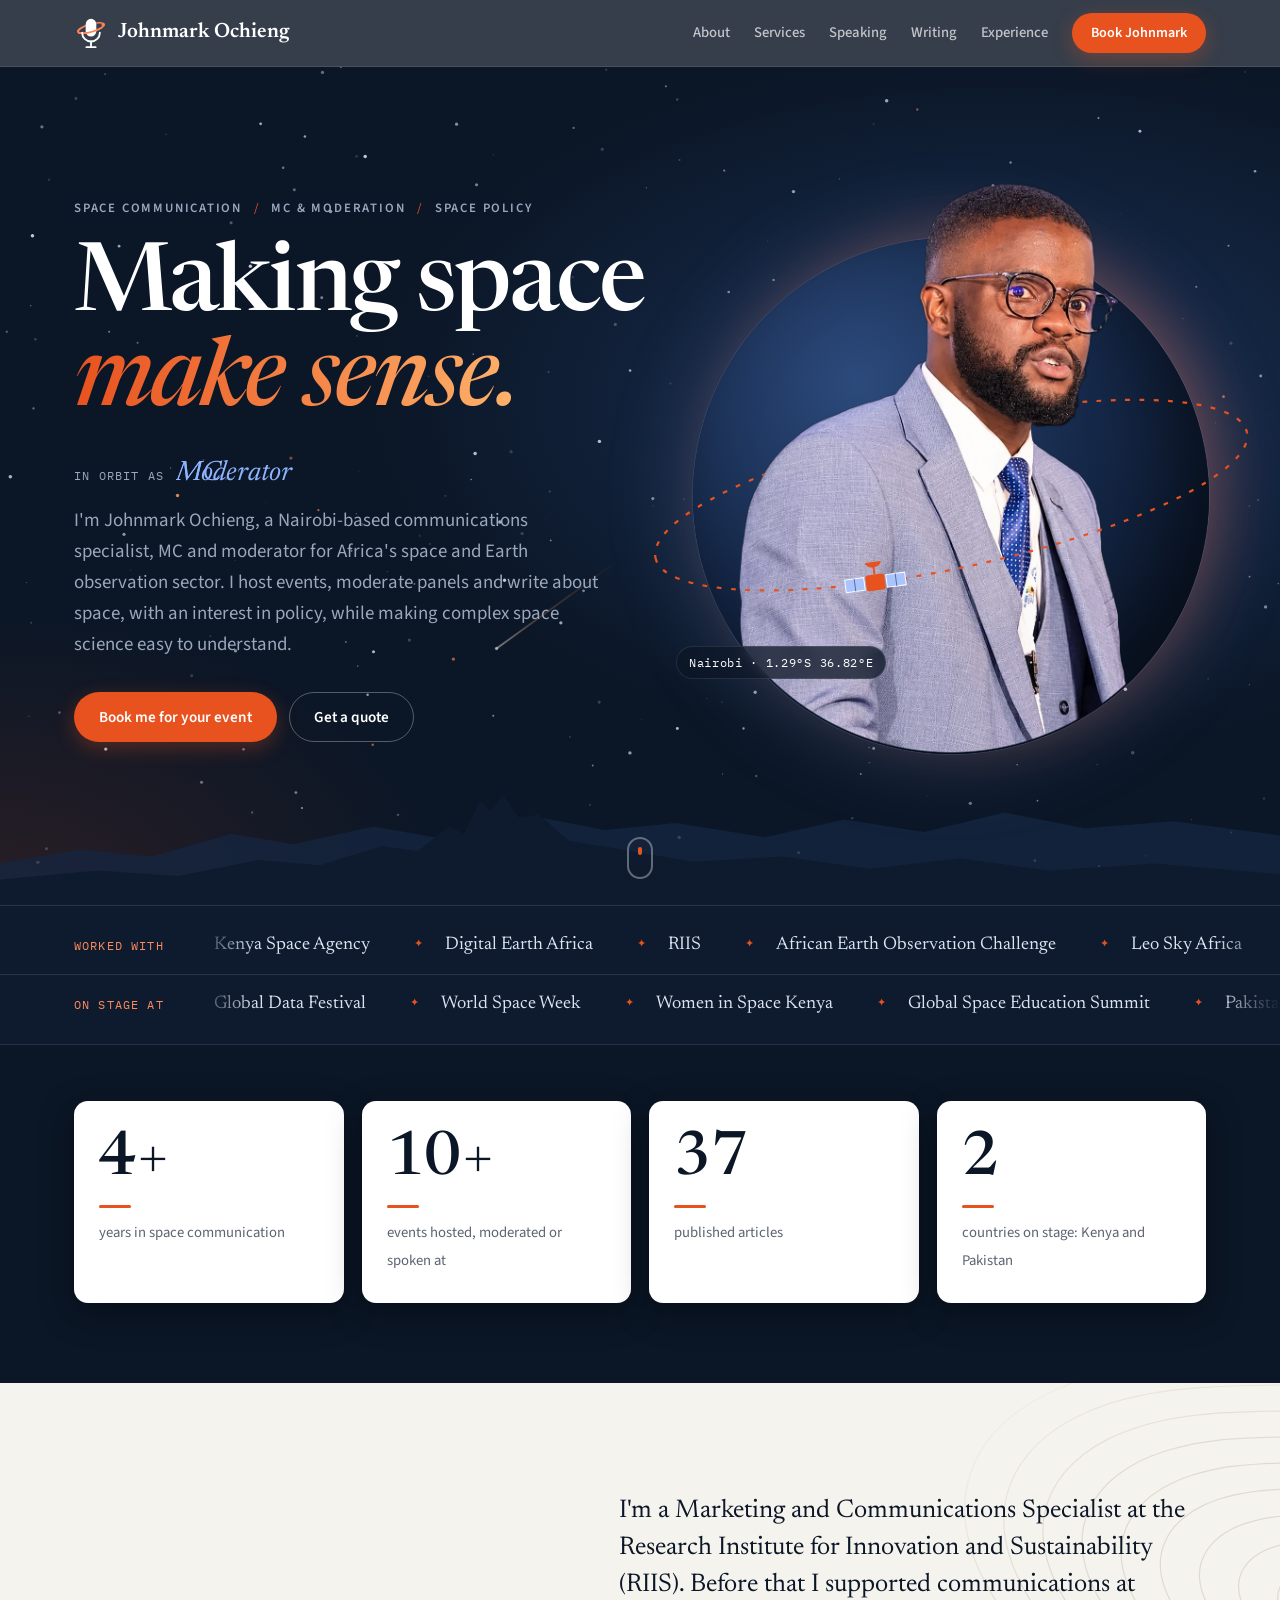
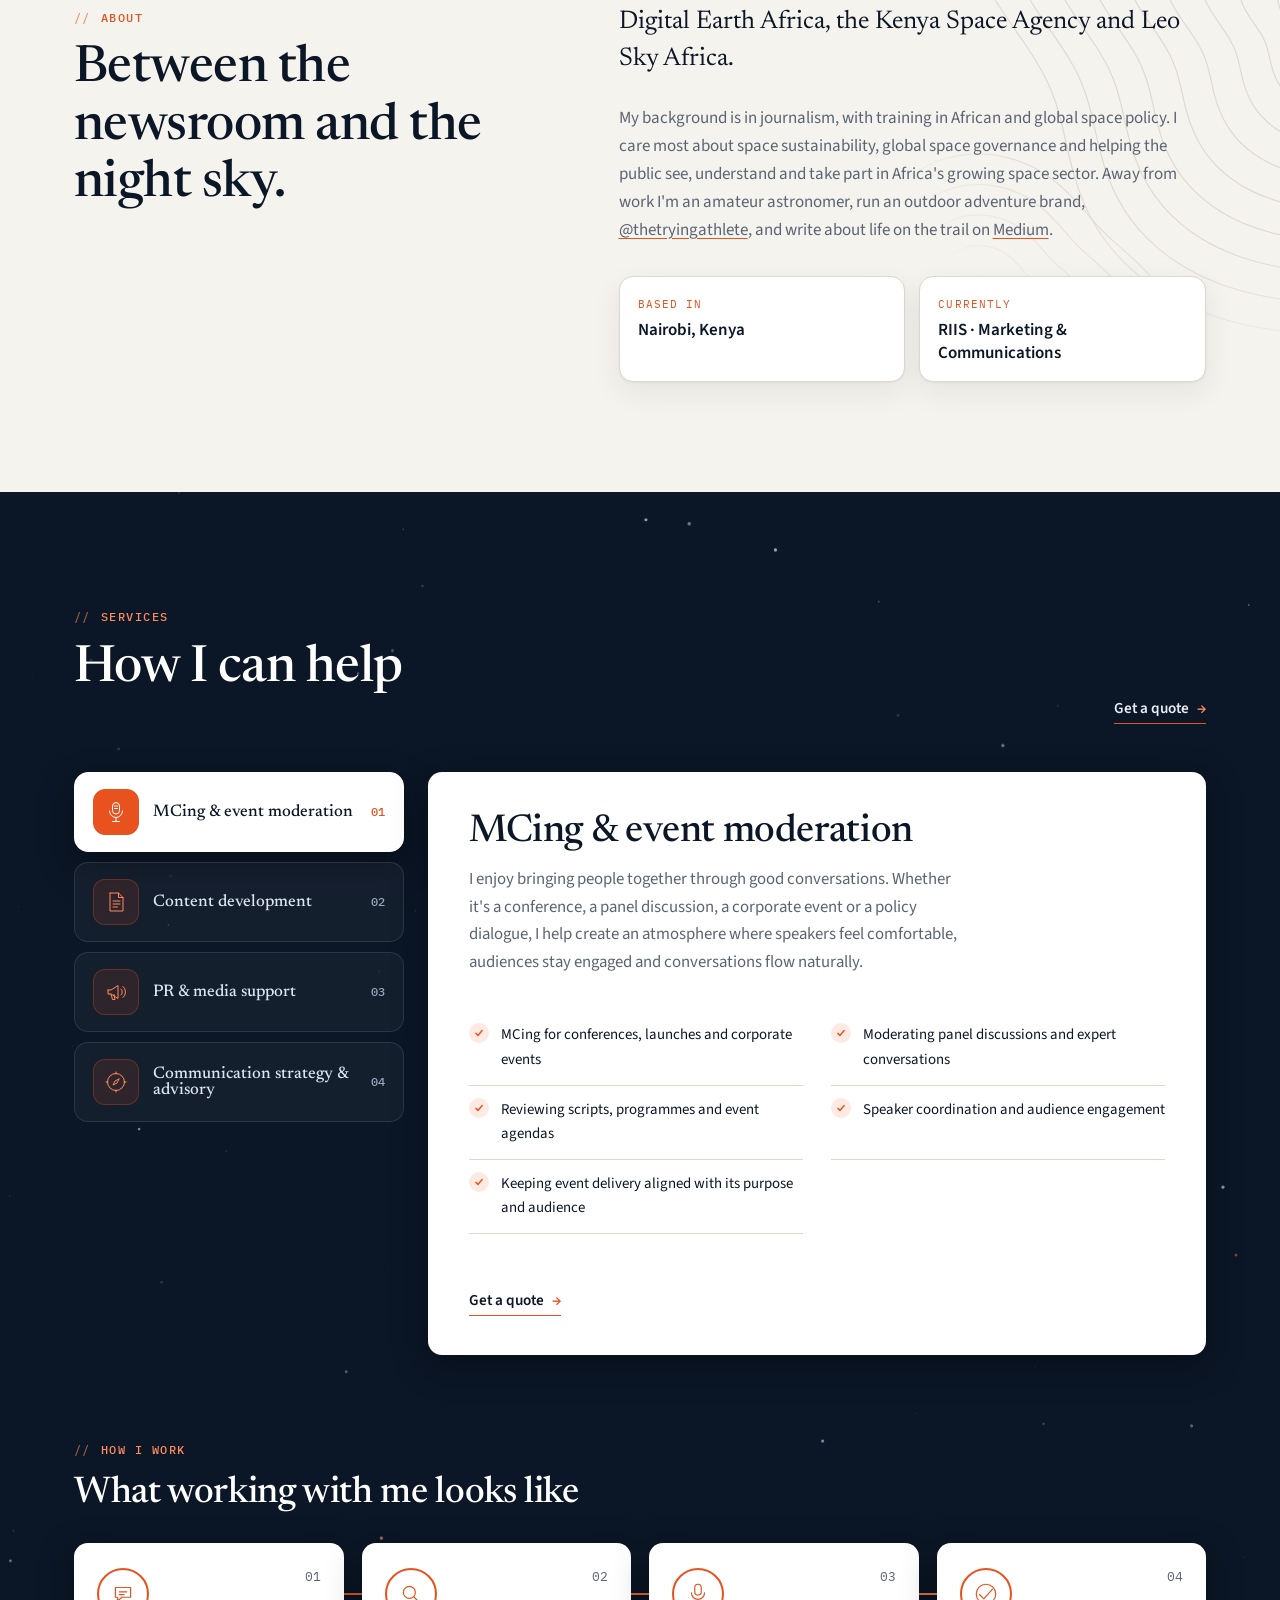
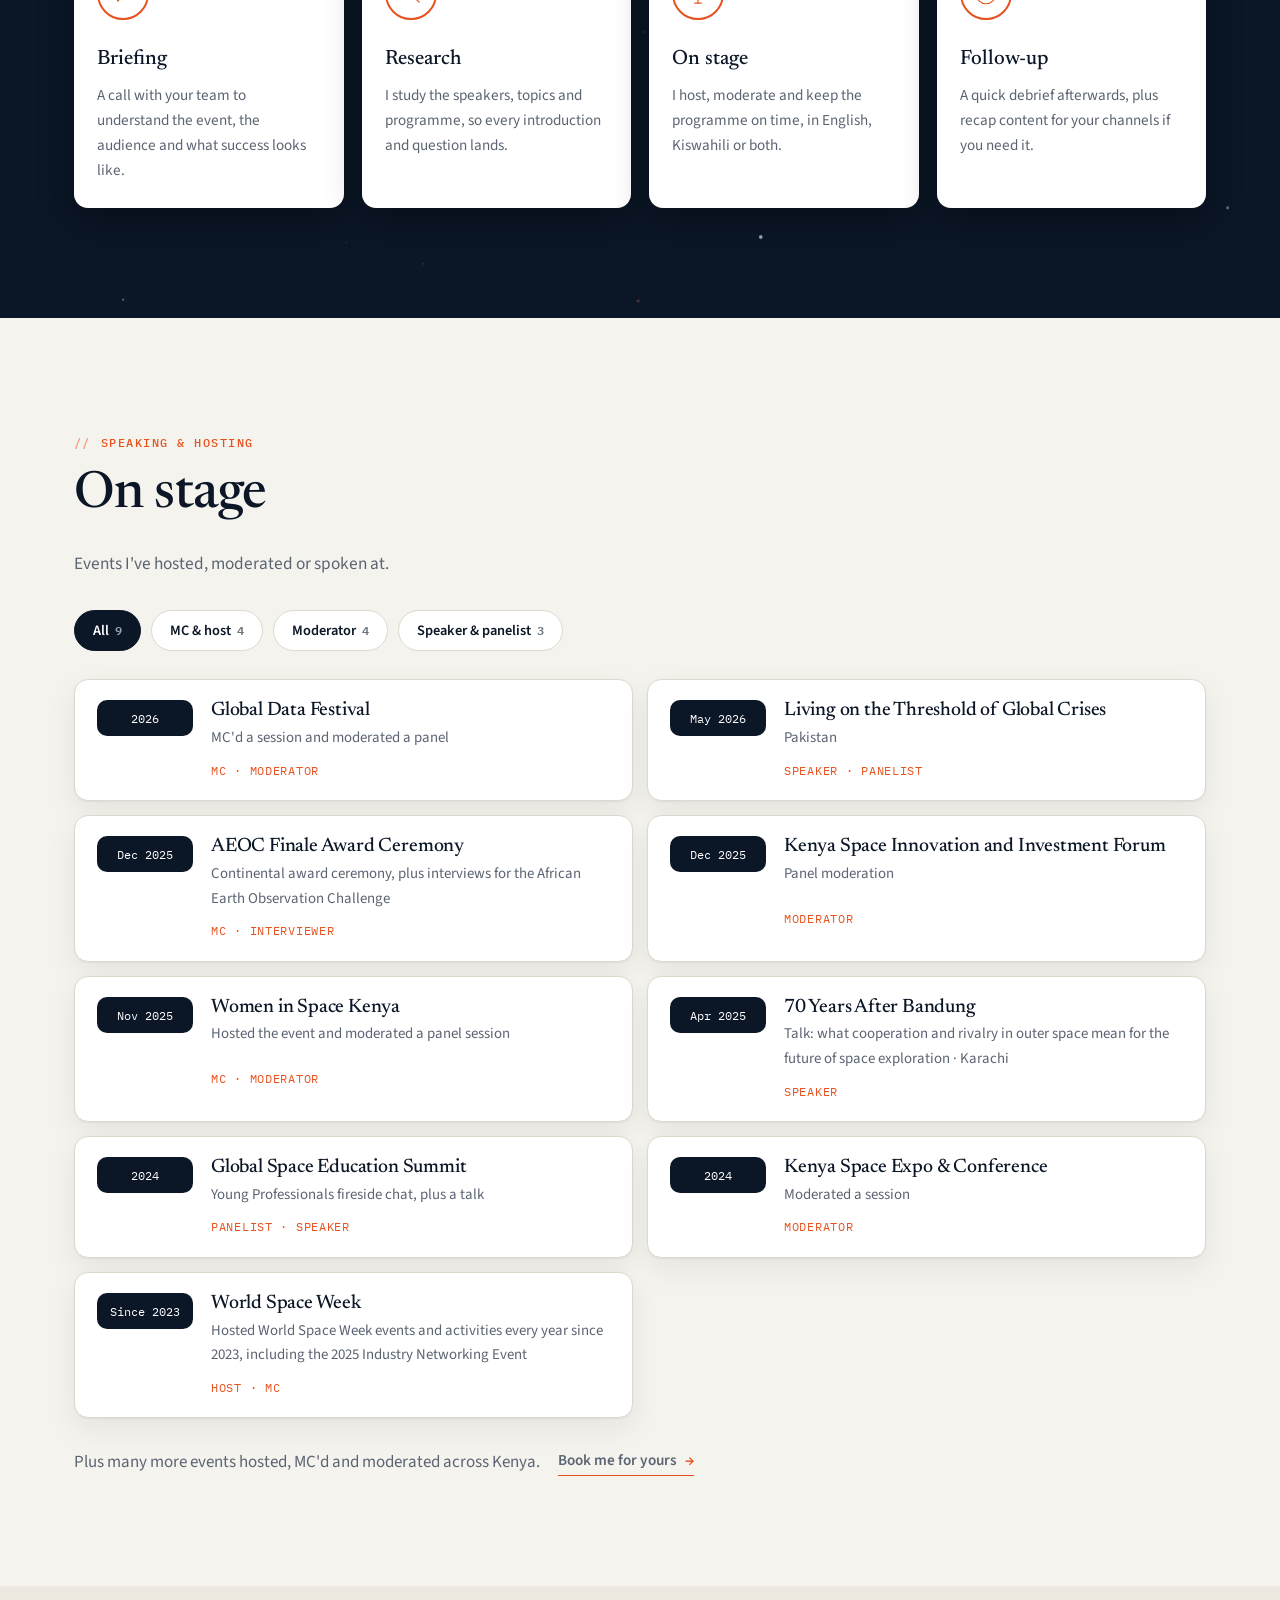
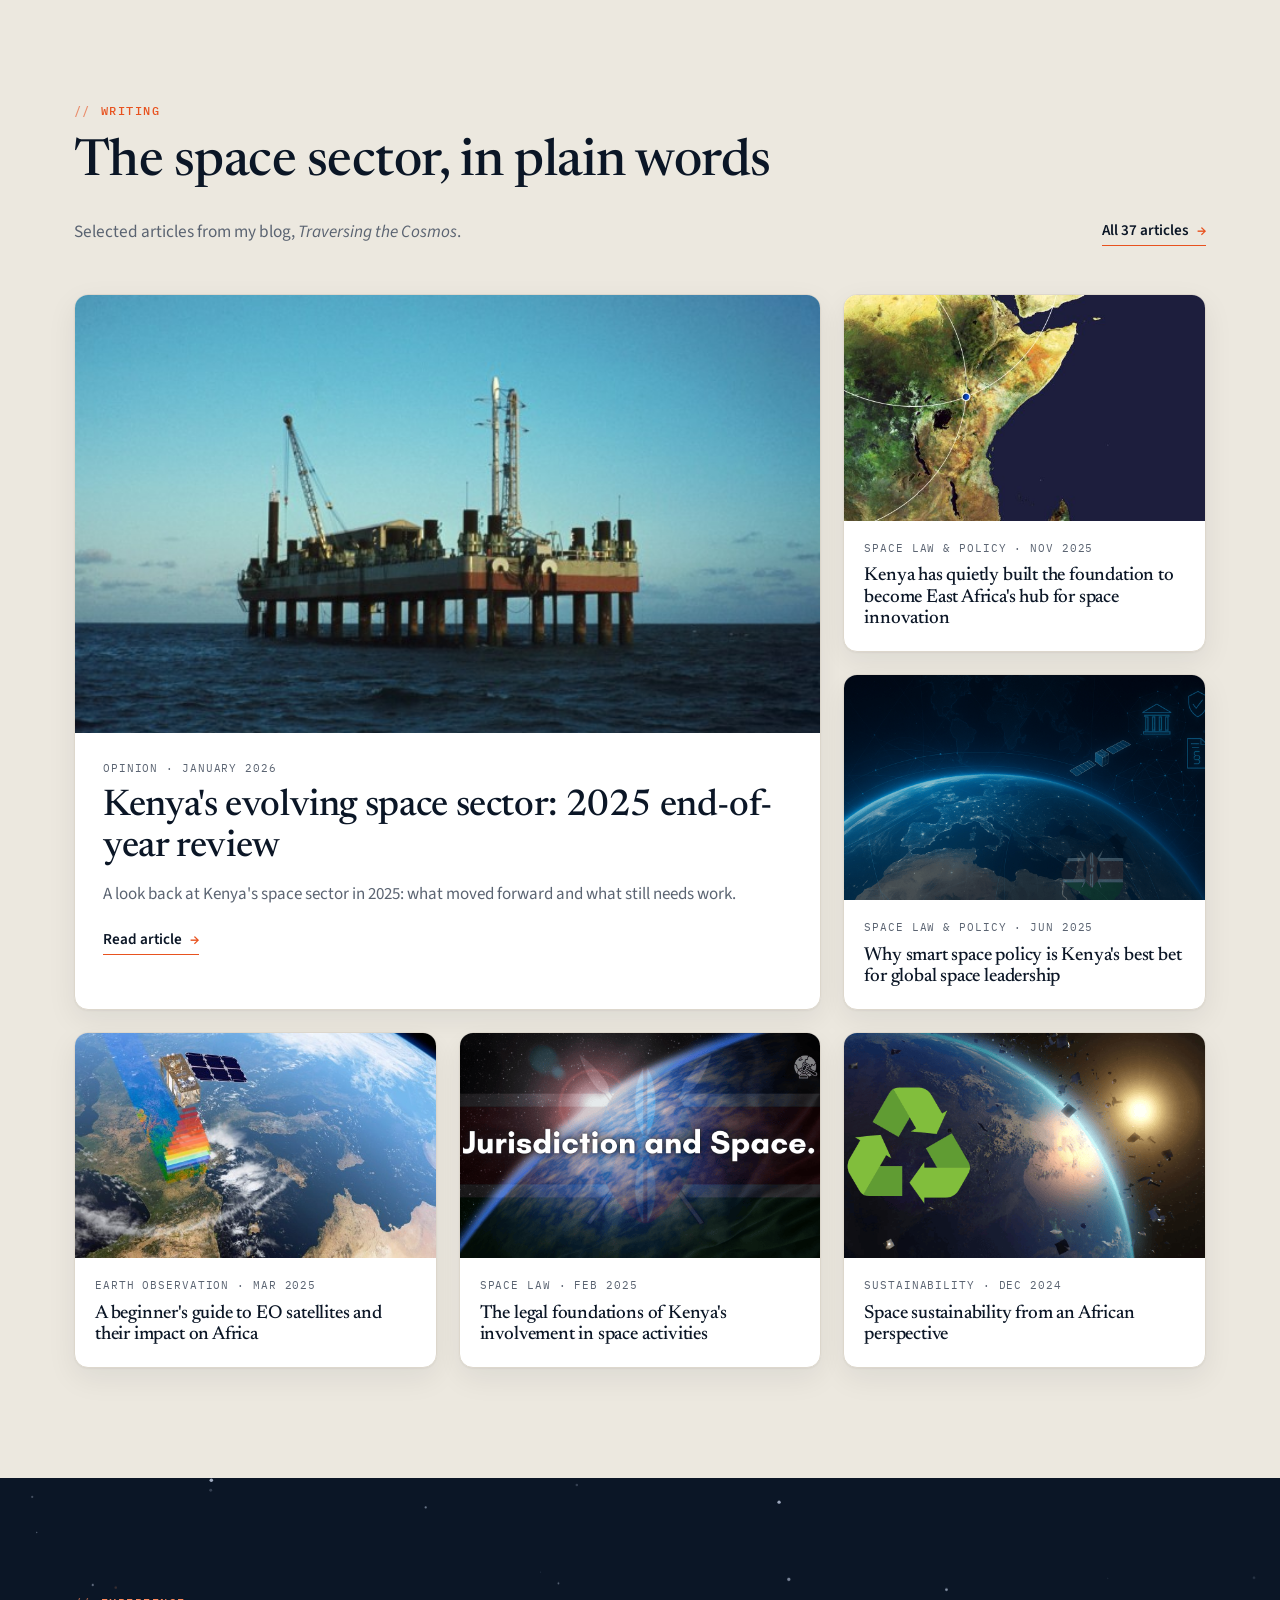
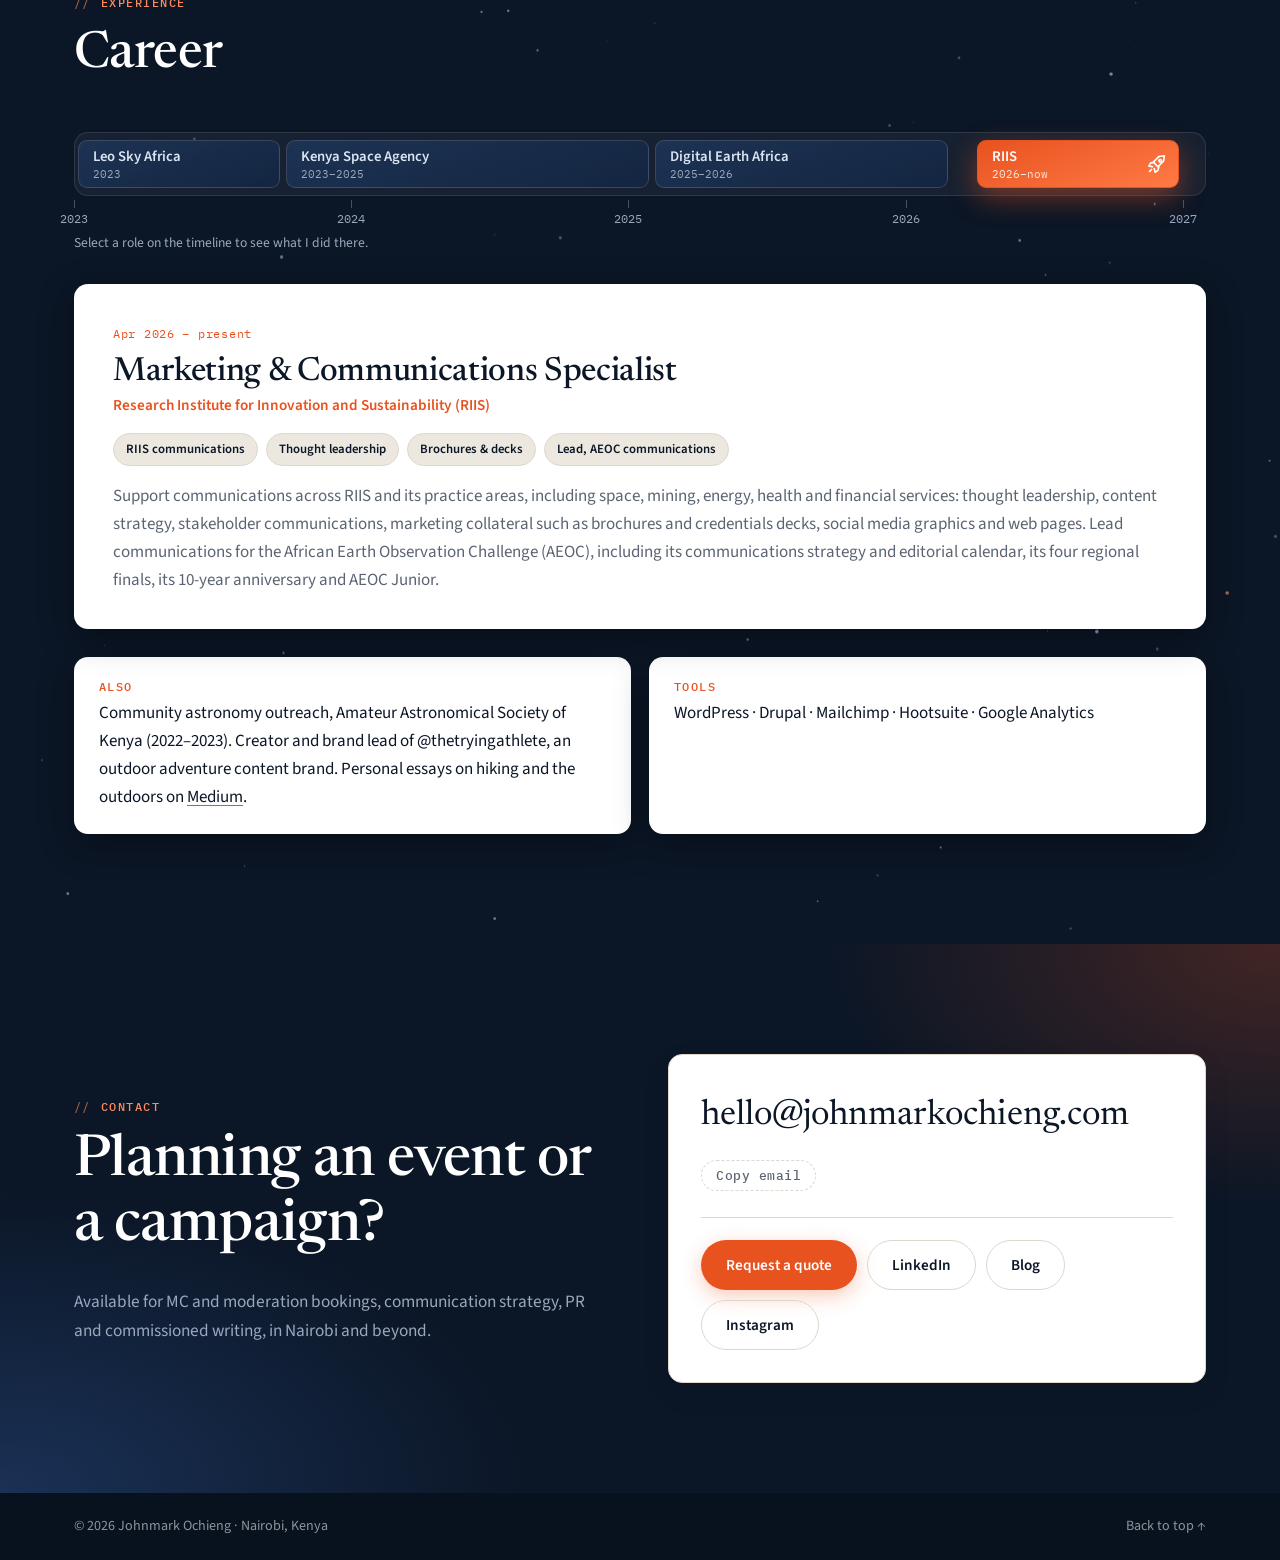
==== commit bb9bba20: "Fuller Digital Earth Africa role description Co-Authored-By: Claude Opus 5.5 <noreply@anthropic.com>" ====
--- a/index.html
+++ b/index.html
@@ -415,8 +415,8 @@
               <span class="job-date mono">Feb 2025 – Mar 2026</span>
               <h3>Communications Officer</h3>
               <p class="job-org">Digital Earth Africa</p>
-              <ul class="job-tags"><li>Articles &amp; case studies</li><li>Website &amp; social media</li><li>Design</li></ul>
-              <div class="job-more"><div><p>Digital Earth Africa provides free, analysis-ready satellite data for the whole continent, to support decisions on agriculture, water, climate and land use. I wrote articles, case studies and reports on how the data is being used, managed the website and social media channels, and produced design work.</p></div></div>
+              <ul class="job-tags"><li>Website &amp; social media</li><li>Articles &amp; written interviews</li><li>EO impact stories</li><li>Design</li></ul>
+              <div class="job-more"><div><p>Supported communications for Digital Earth Africa, which provides free, analysis-ready satellite data for the whole continent to support decisions on agriculture, water, climate and land use. Managed the website and social media channels, and wrote articles, case studies and reports, including written interviews with the people using the data. Through these, I helped show in plain language how Earth observation is transforming lives across Africa. Also produced design work for the programme.</p></div></div>
             </div>
           </li>
           <li class="job" data-reveal data-short="Kenya Space Agency" data-start="2023-10" data-end="2025-02">
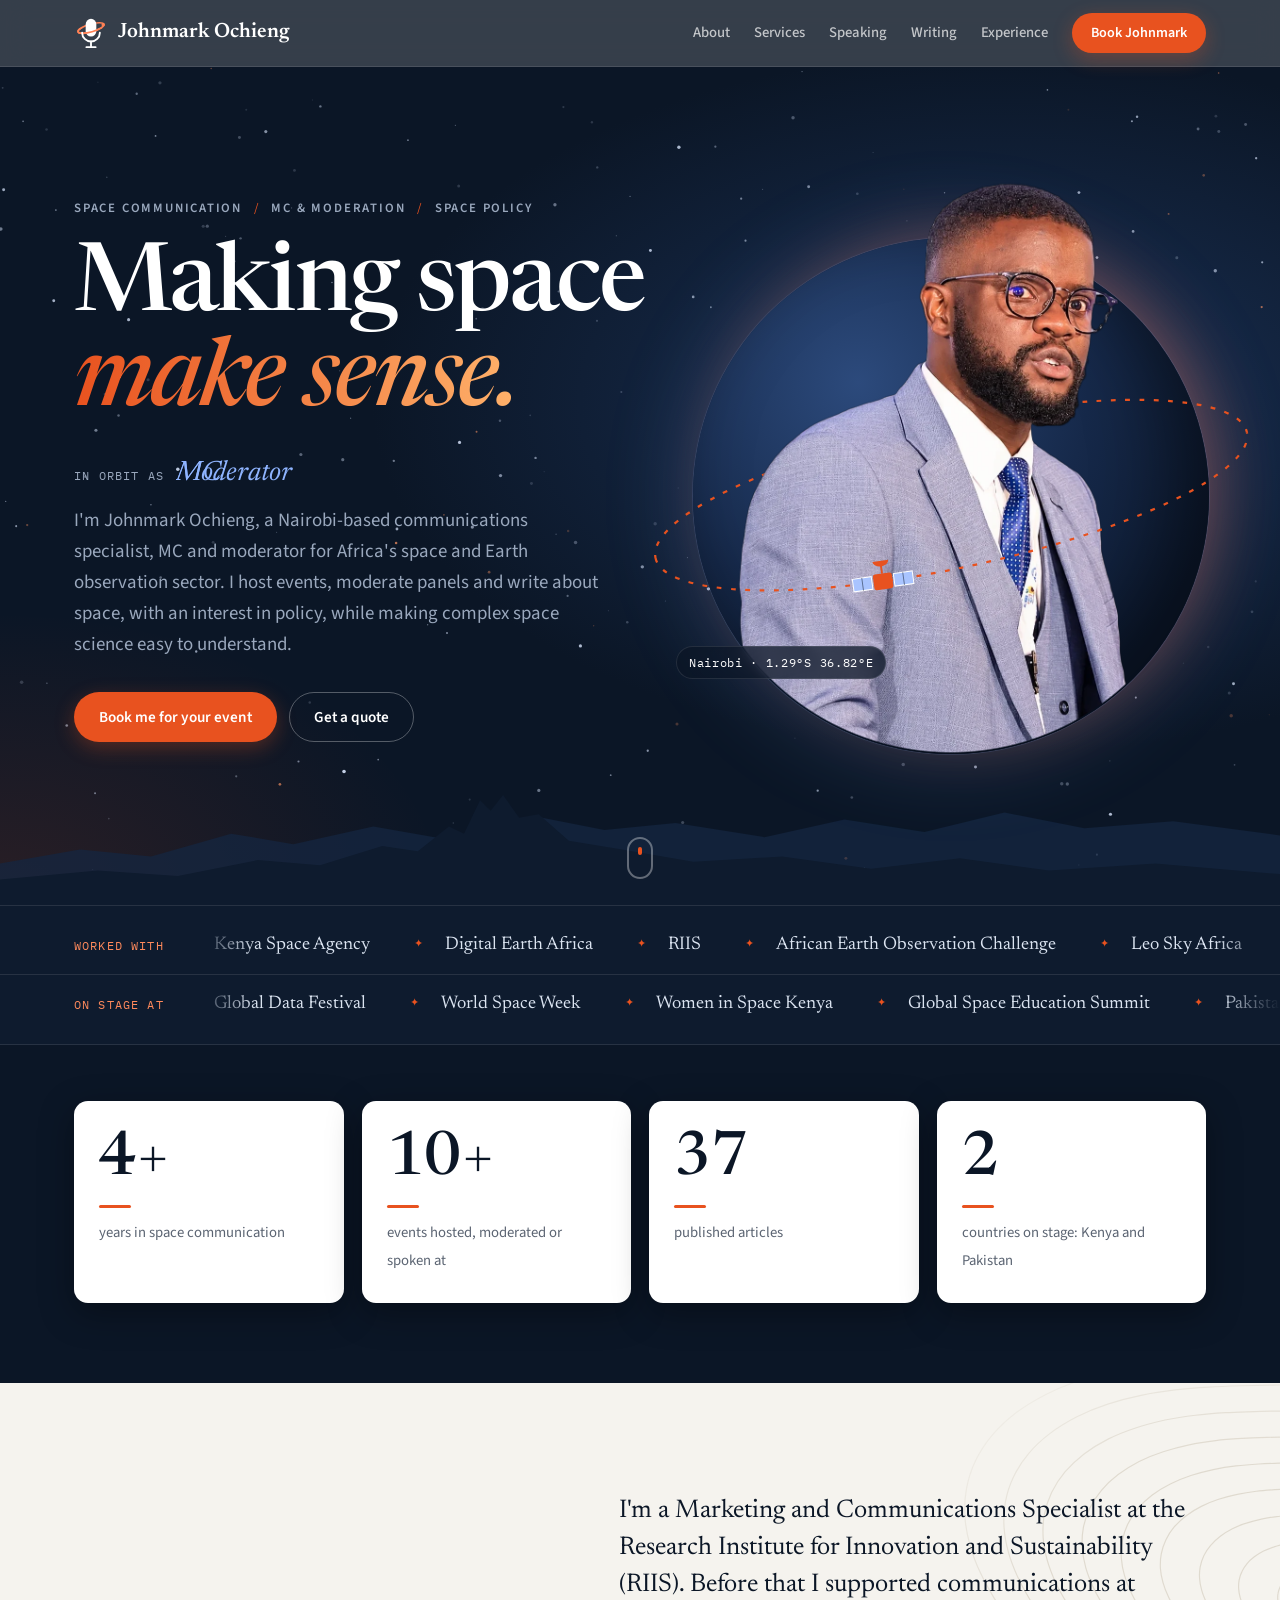
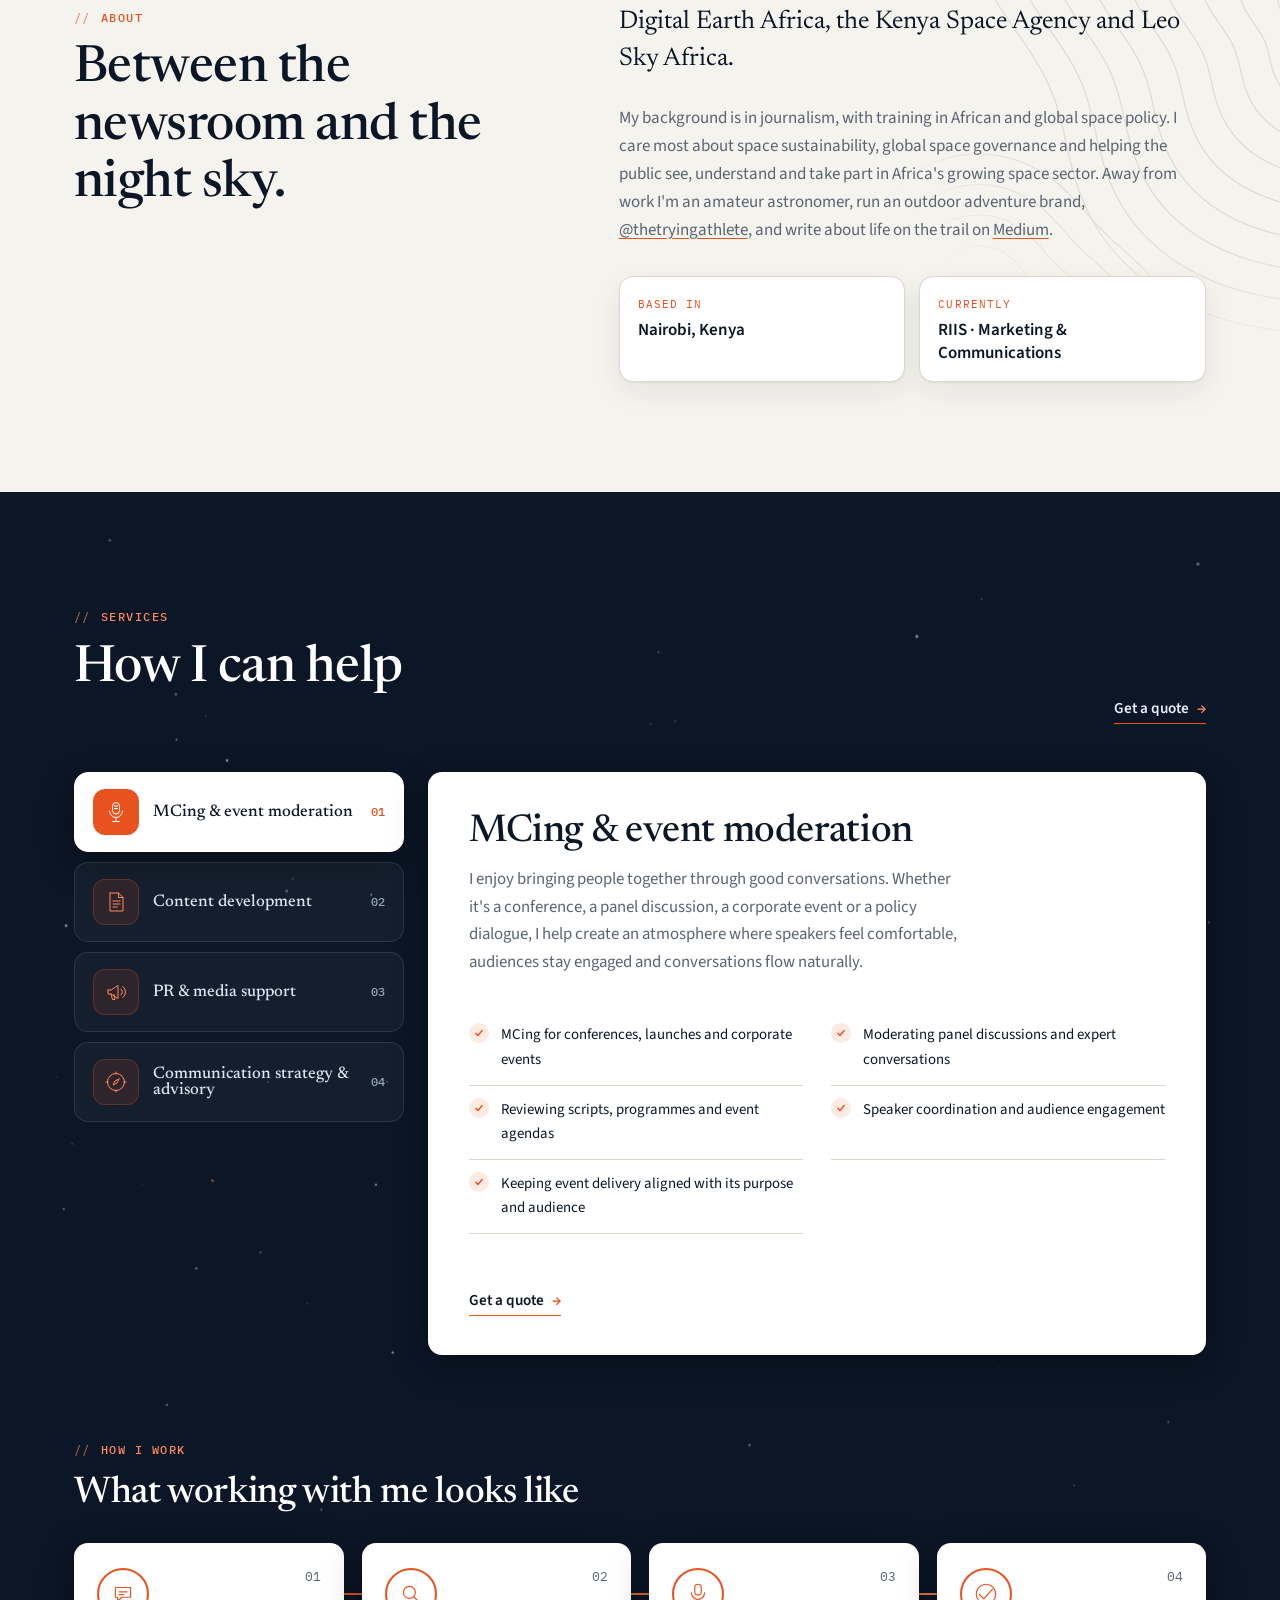
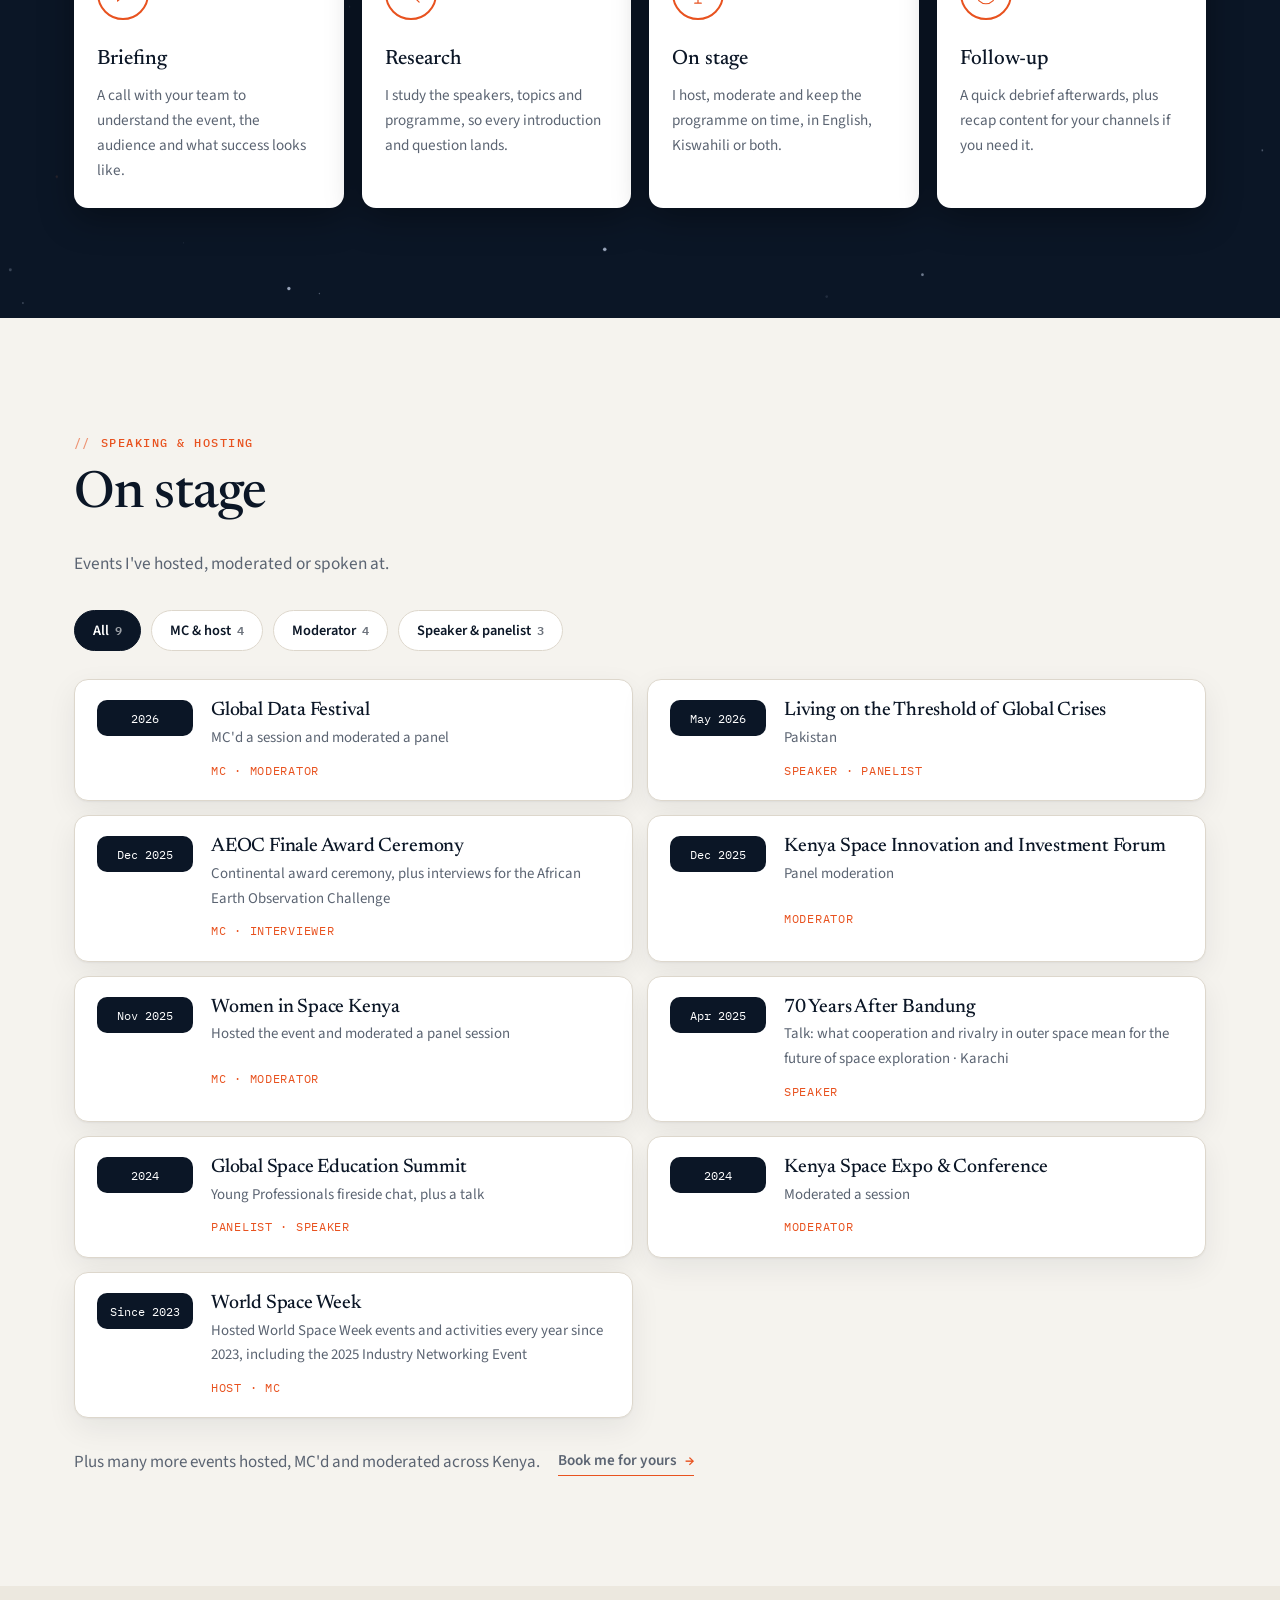
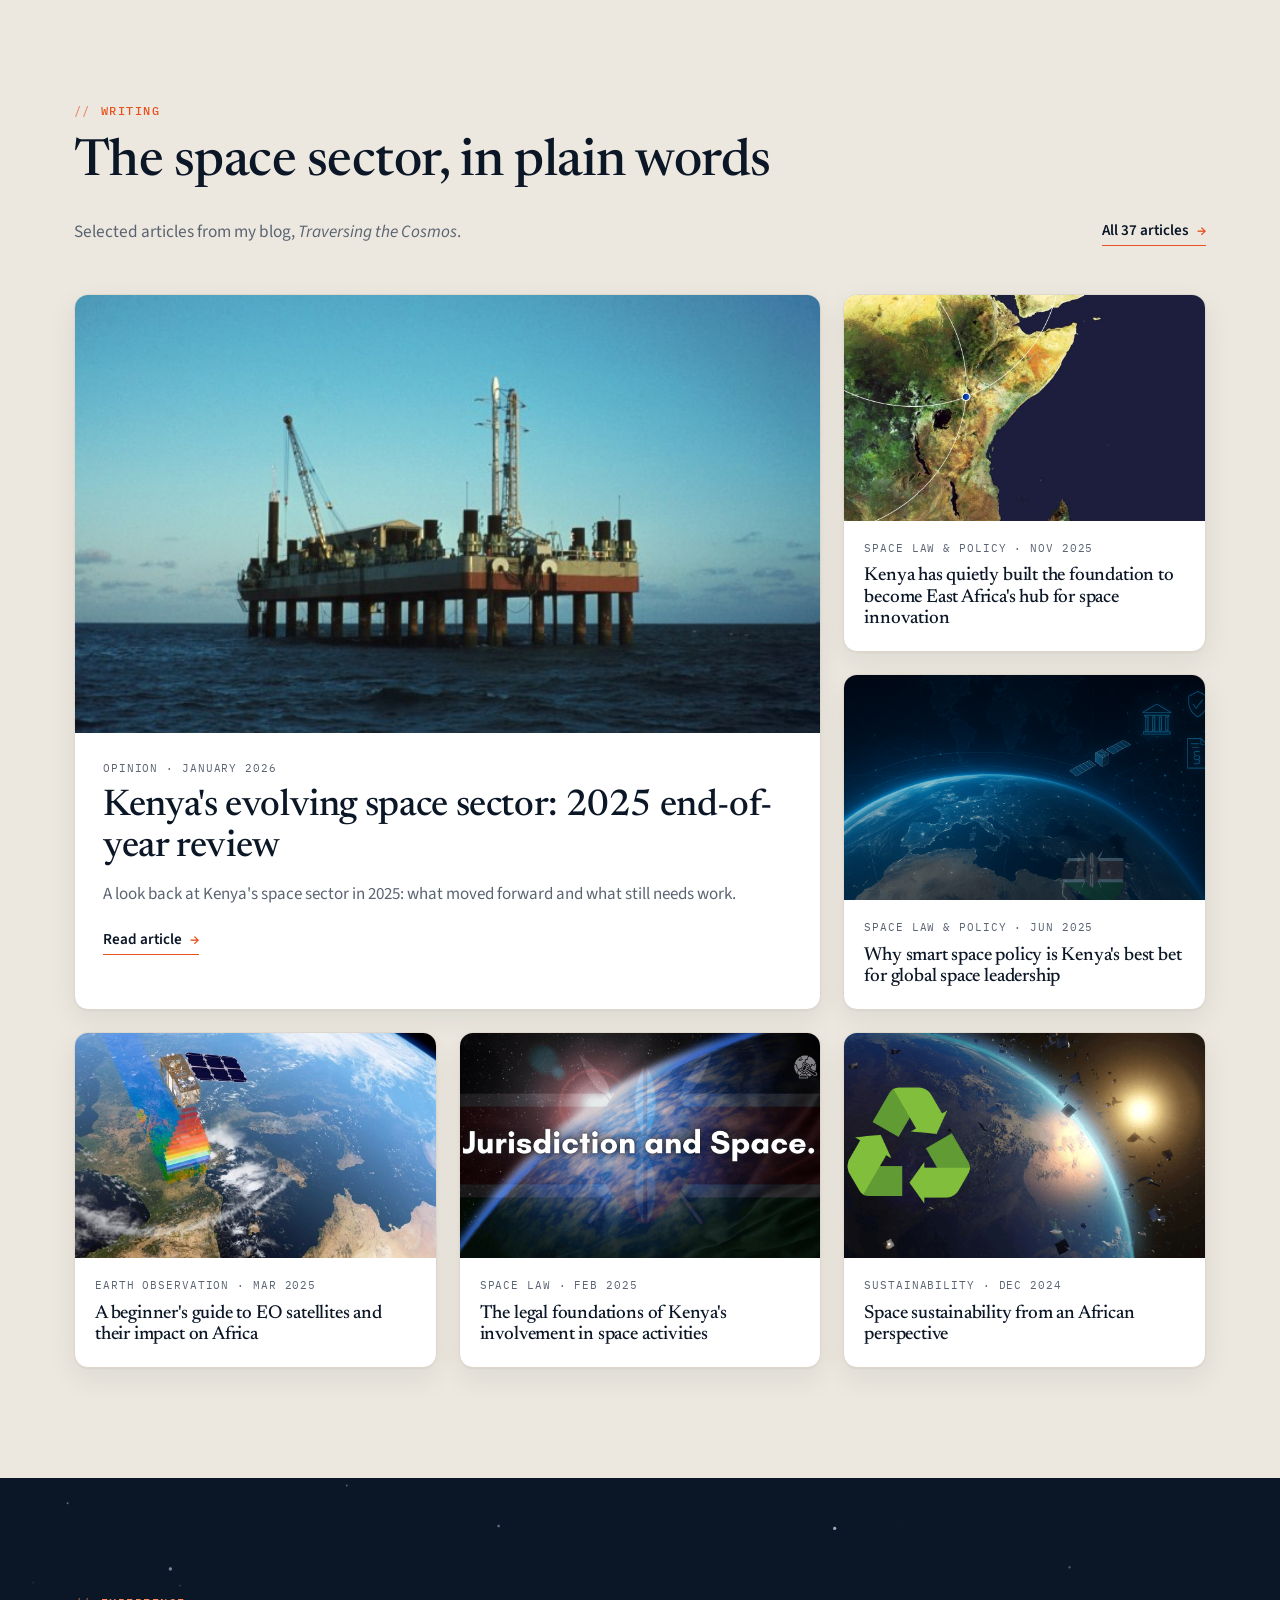
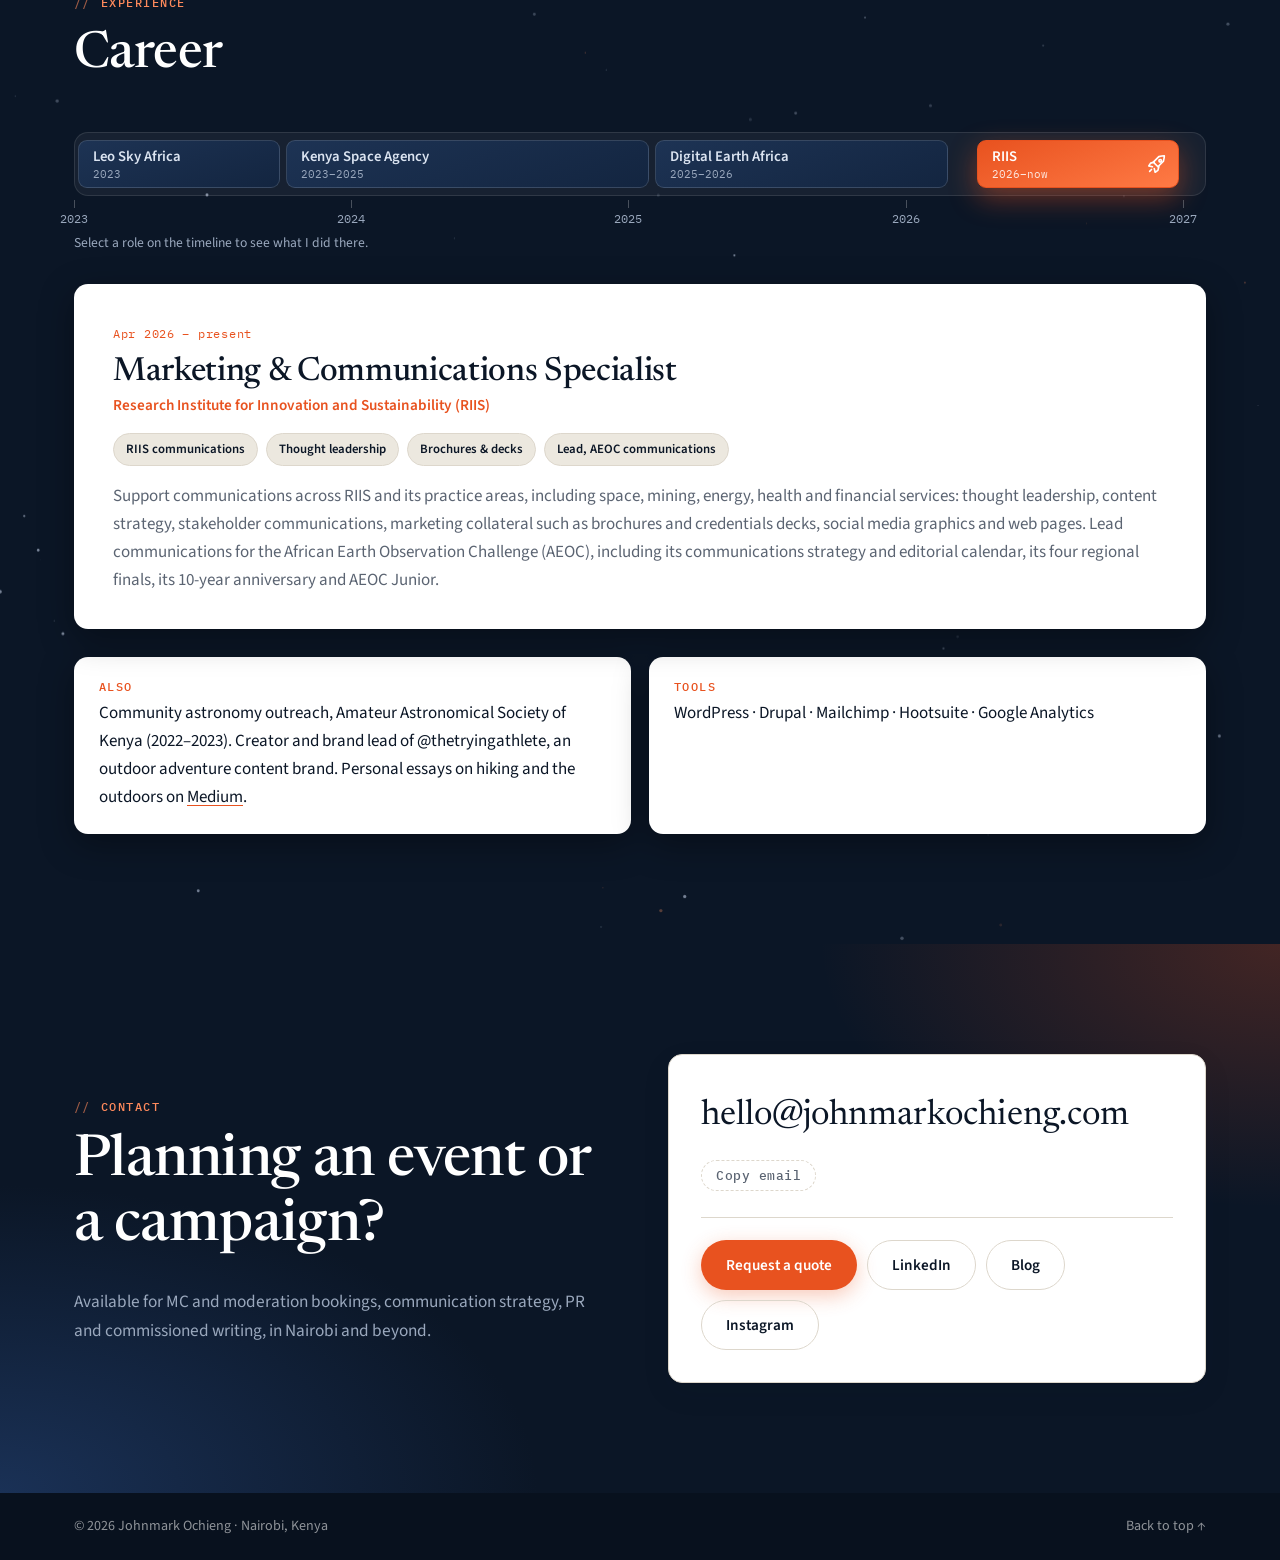
==== commit a4d65f4a: "Fuller Leo Sky Africa role description Co-Authored-By: Claude Opus 5.5 <noreply@anthropic.com> Claud" ====
--- a/index.html
+++ b/index.html
@@ -435,8 +435,8 @@
               <span class="job-date mono">Jan 2023 – Oct 2023</span>
               <h3>Science Communicator</h3>
               <p class="job-org">Leo Sky Africa</p>
-              <ul class="job-tags"><li>Science content</li><li>Outreach campaigns</li></ul>
-              <div class="job-more"><div><p>Created science content to improve public understanding of space and astronomy, and supported outreach and educational campaigns.</p></div></div>
+              <ul class="job-tags"><li>Built the comms function</li><li>Stargazing &amp; night-sky tours</li><li>Planetarium sessions</li><li>Astrotourism</li></ul>
+              <div class="job-more"><div><p>Set up Leo Sky Africa's communications from scratch, as there was no active communications function when I joined. The science content I created improved public understanding of space and astronomy, grew engagement and raised awareness of the organisation. Supported education and outreach, including guided night-sky tours, planetarium sessions and stargazing events across Nairobi. At a government function, I introduced astrotourism as a potential tourism venture; following that function it became a national agenda item. Through a team effort it has since grown, and the team now actively runs astrotourism activities.</p></div></div>
             </div>
           </li>
         </ol>
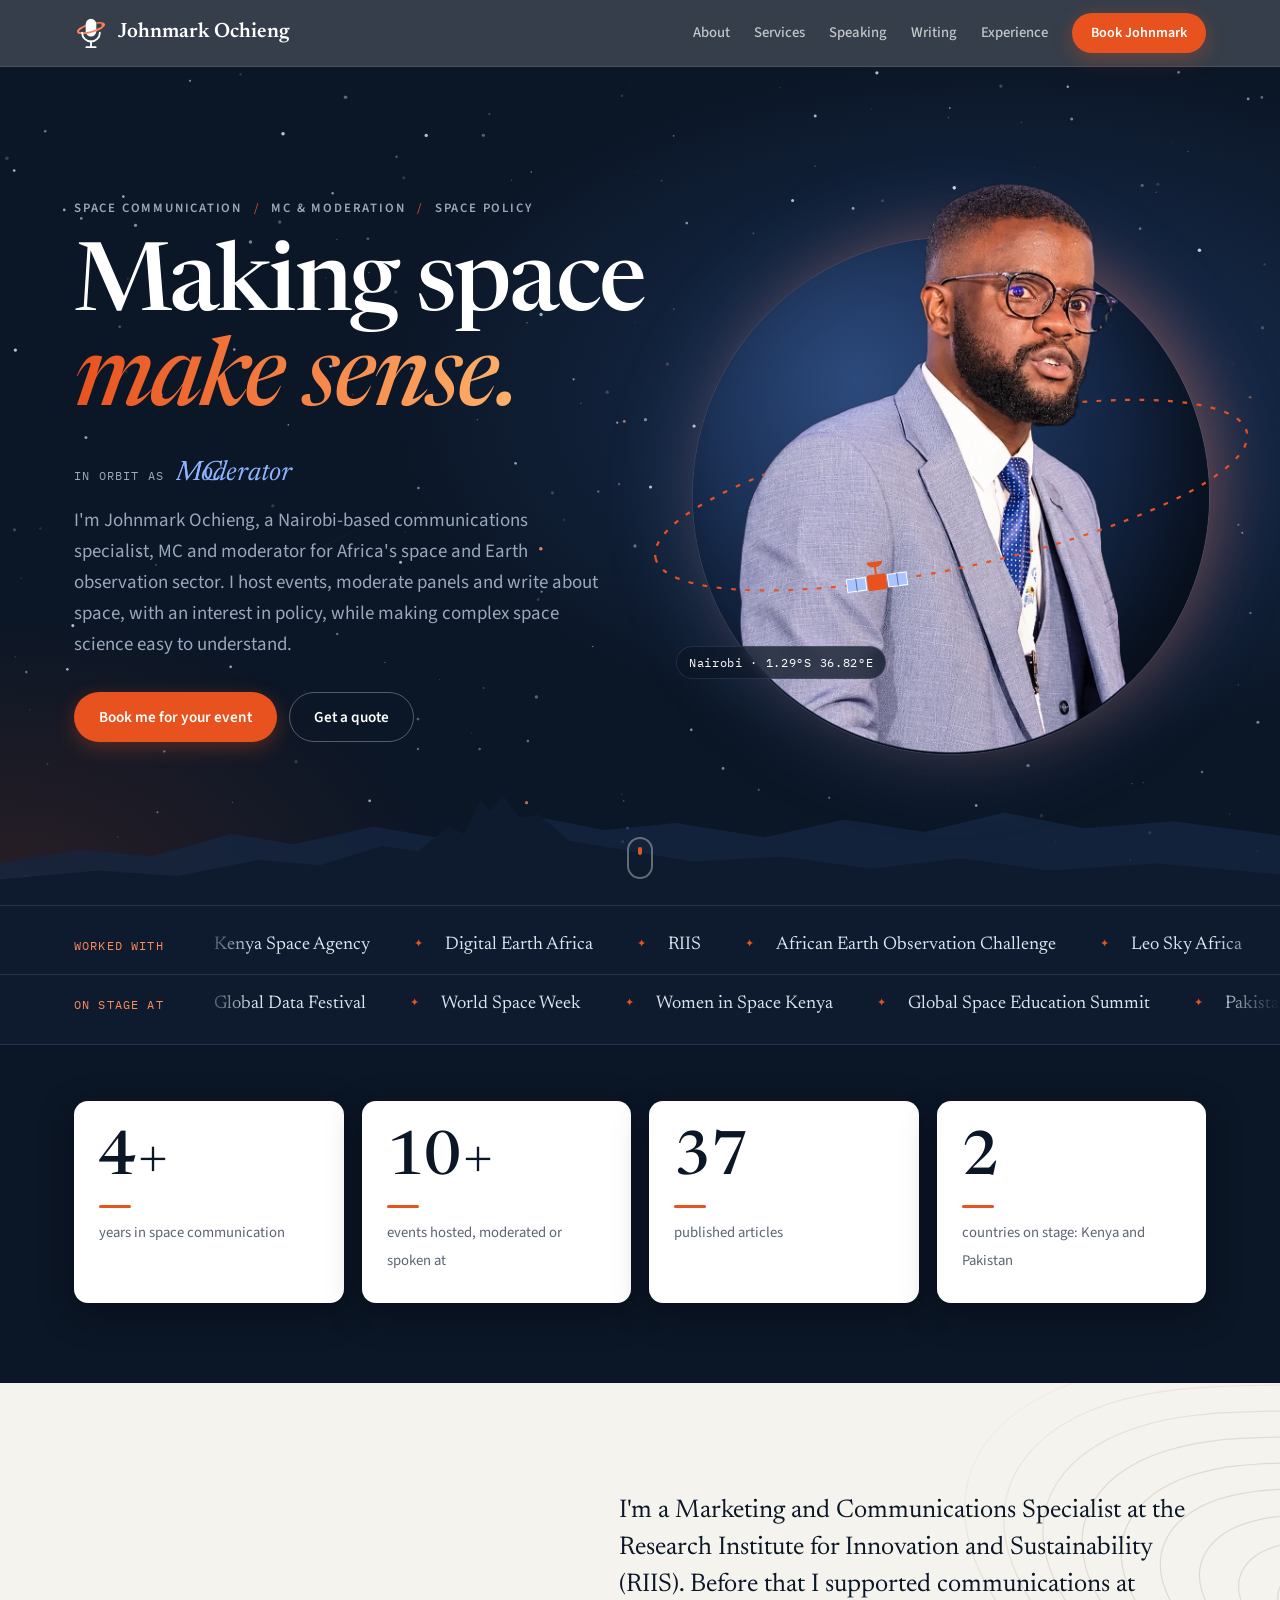
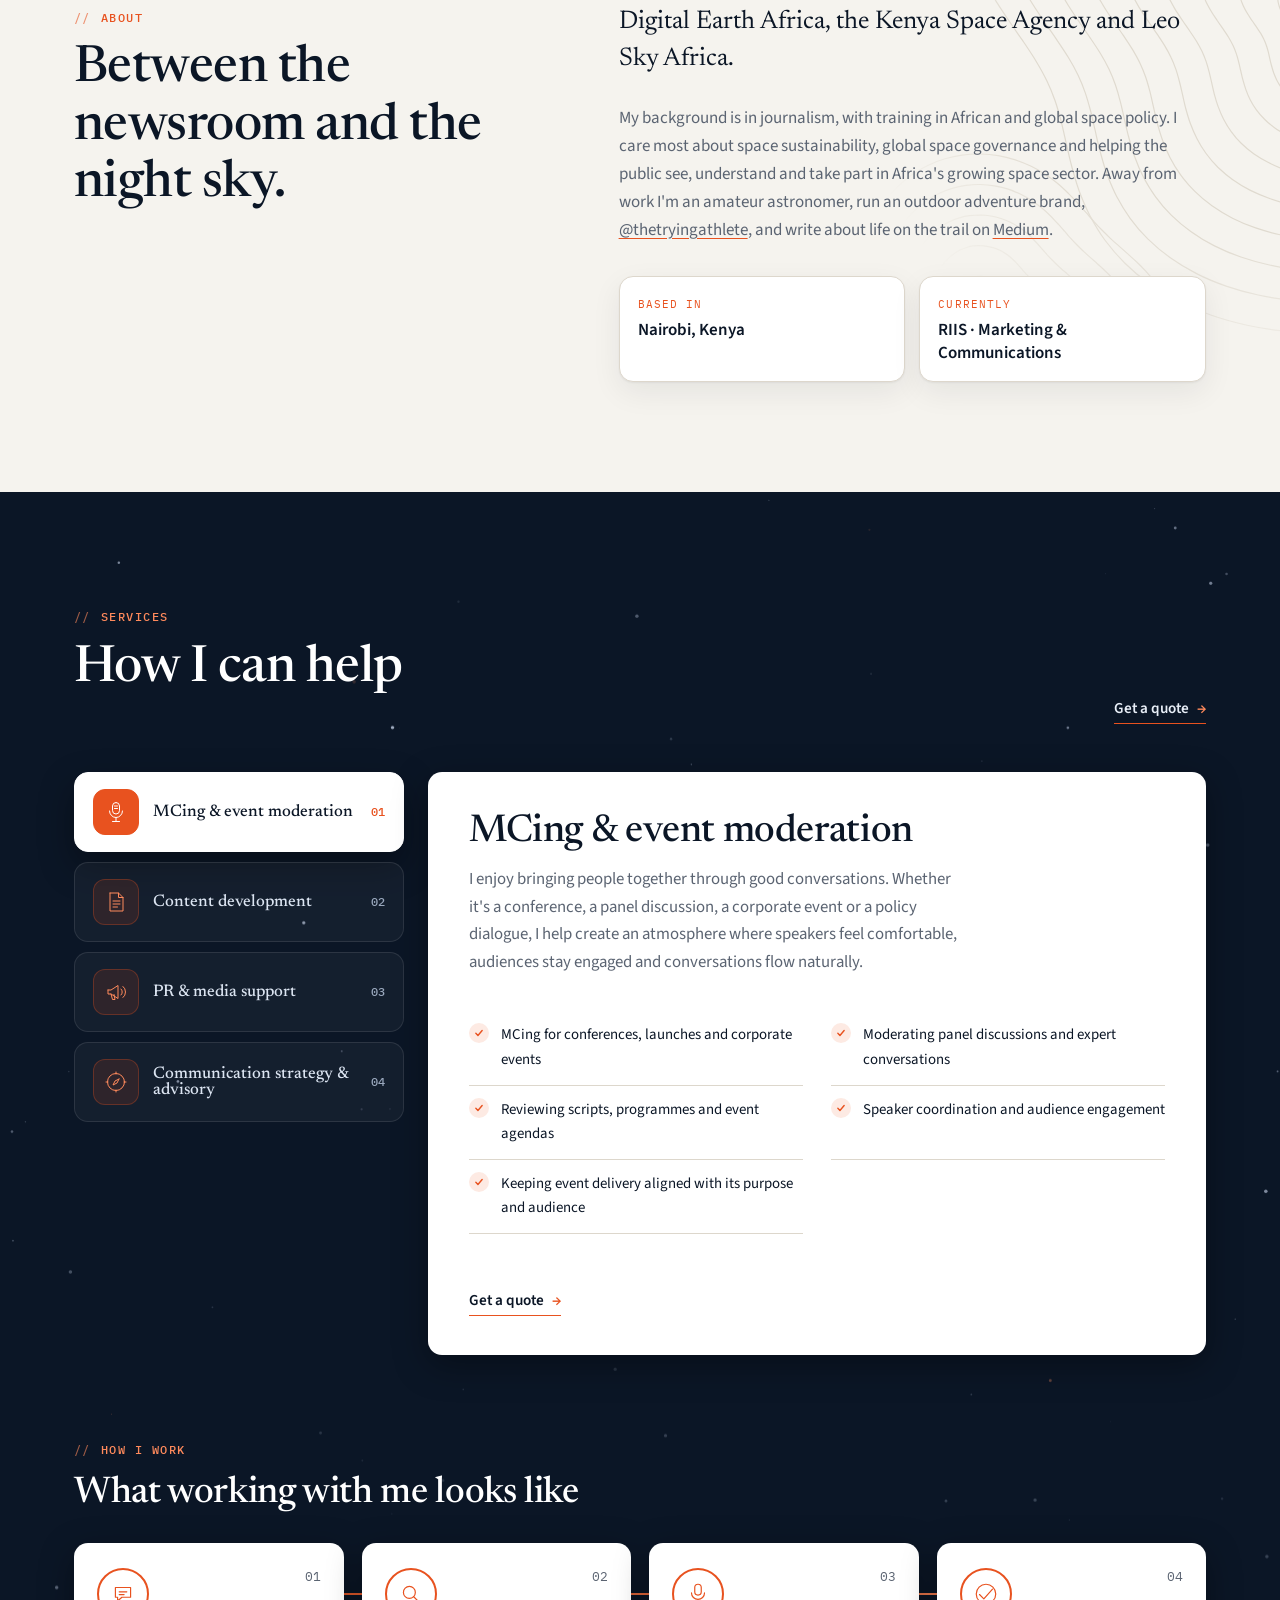
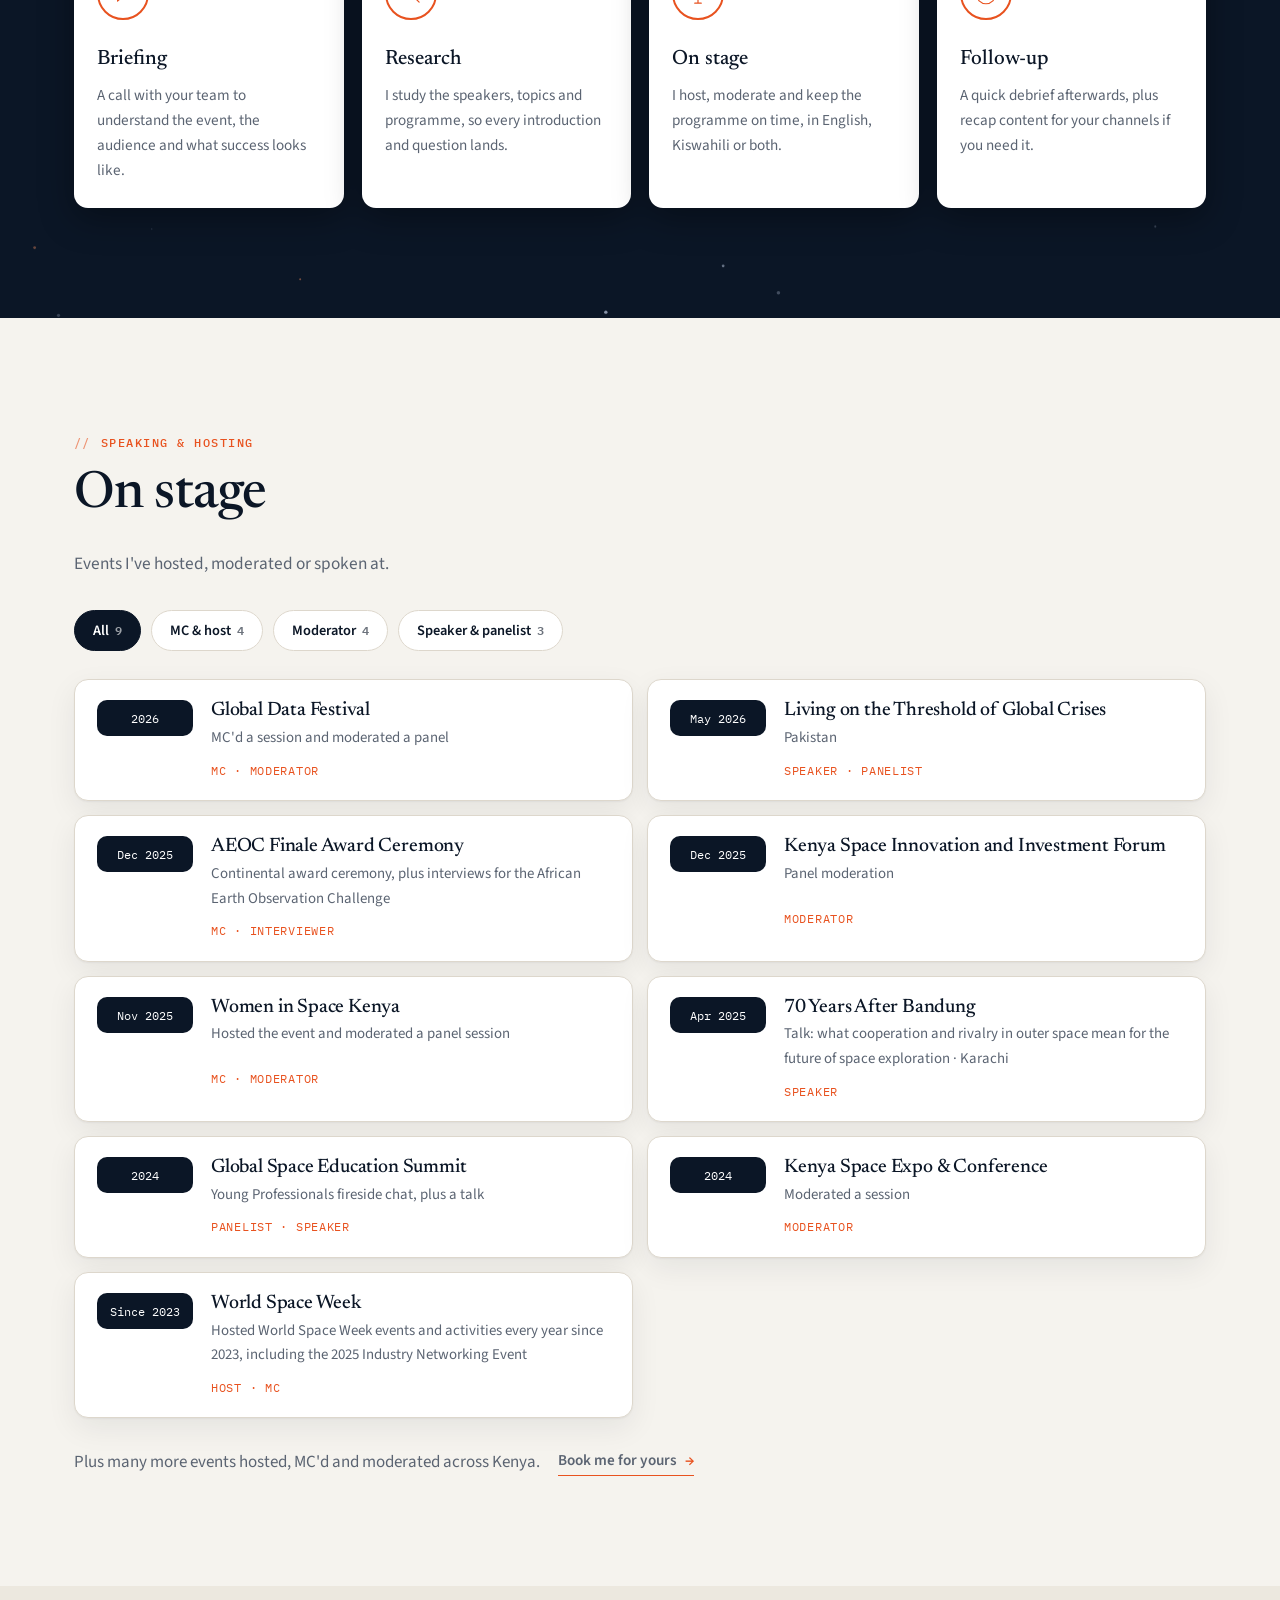
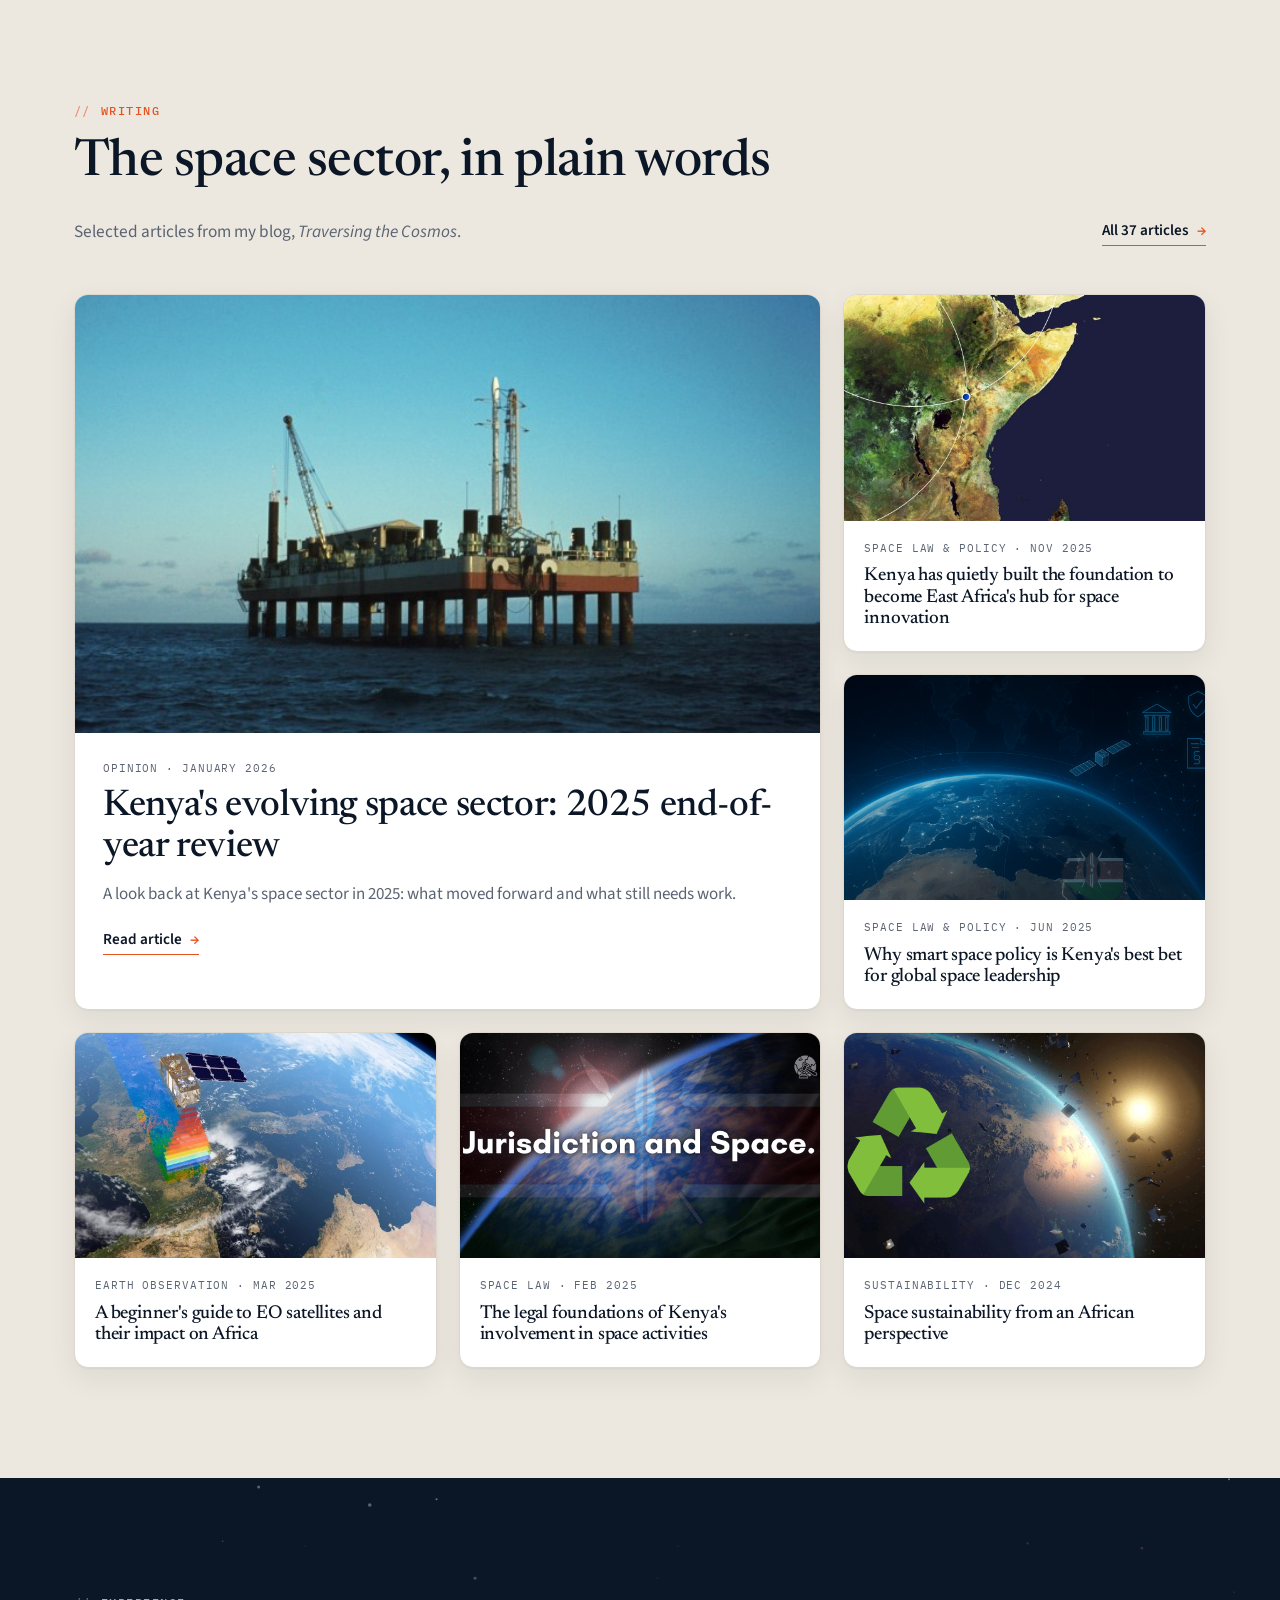
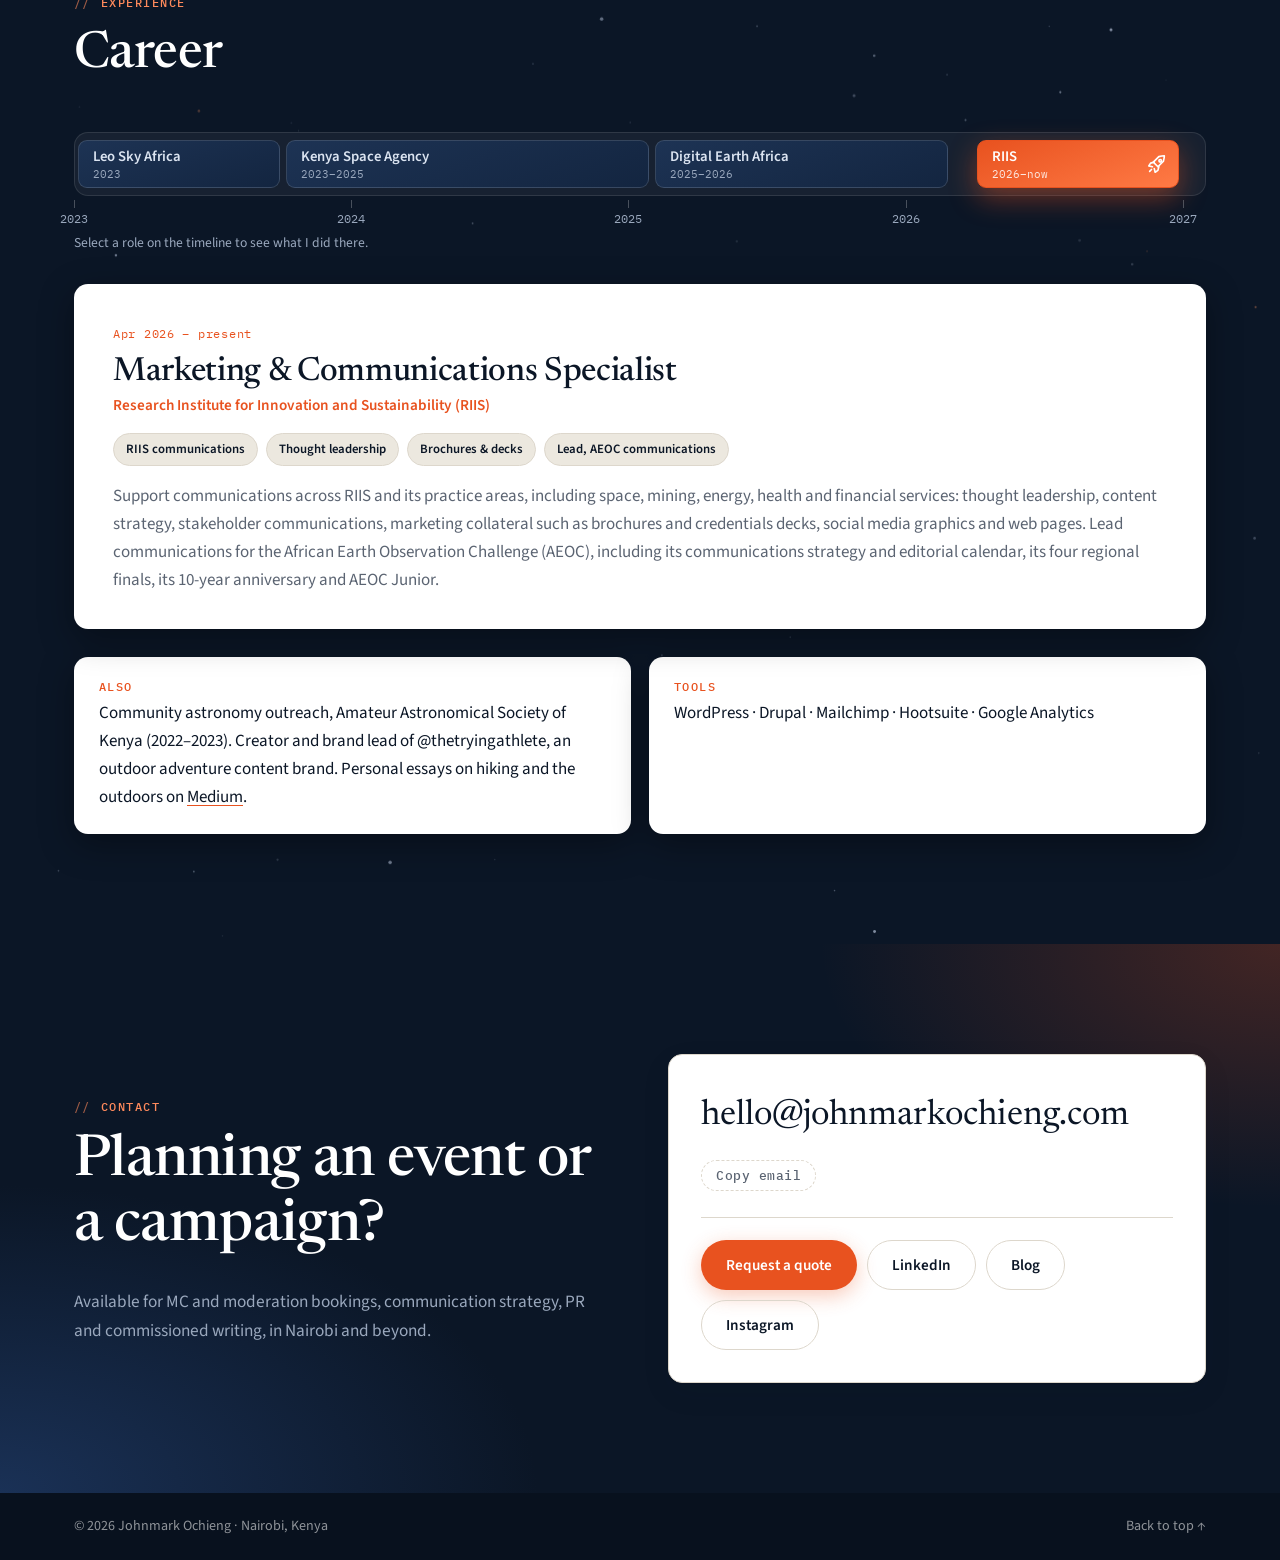
==== commit d580b0ca: "Refine Leo Sky Africa role wording; name the Kenya Parks Investment Forum Co-Authored-By: Claude Opu" ====
--- a/index.html
+++ b/index.html
@@ -435,8 +435,8 @@
               <span class="job-date mono">Jan 2023 – Oct 2023</span>
               <h3>Science Communicator</h3>
               <p class="job-org">Leo Sky Africa</p>
-              <ul class="job-tags"><li>Built the comms function</li><li>Stargazing &amp; night-sky tours</li><li>Planetarium sessions</li><li>Astrotourism</li></ul>
-              <div class="job-more"><div><p>Set up Leo Sky Africa's communications from scratch, as there was no active communications function when I joined. The science content I created improved public understanding of space and astronomy, grew engagement and raised awareness of the organisation. Supported education and outreach, including guided night-sky tours, planetarium sessions and stargazing events across Nairobi. At a government function, I introduced astrotourism as a potential tourism venture; following that function it became a national agenda item. Through a team effort it has since grown, and the team now actively runs astrotourism activities.</p></div></div>
+              <ul class="job-tags"><li>Refreshed communications</li><li>Stargazing &amp; night-sky tours</li><li>Planetarium sessions</li><li>Astrotourism</li></ul>
+              <div class="job-more"><div><p>Refreshed and strengthened Leo Sky Africa's communications, which had no active communications function when I joined. This work improved public understanding of space and astronomy, grew engagement and raised awareness of the organisation. Supported education and outreach, including guided night-sky tours, planetarium sessions and stargazing events across Nairobi. At the Kenya Parks Investment Forum in 2023, I introduced astrotourism as a potential tourism venture; following the forum it became a national agenda item. Through a team effort it has since grown, and the team now actively runs and trains others in astrotourism.</p></div></div>
             </div>
           </li>
         </ol>
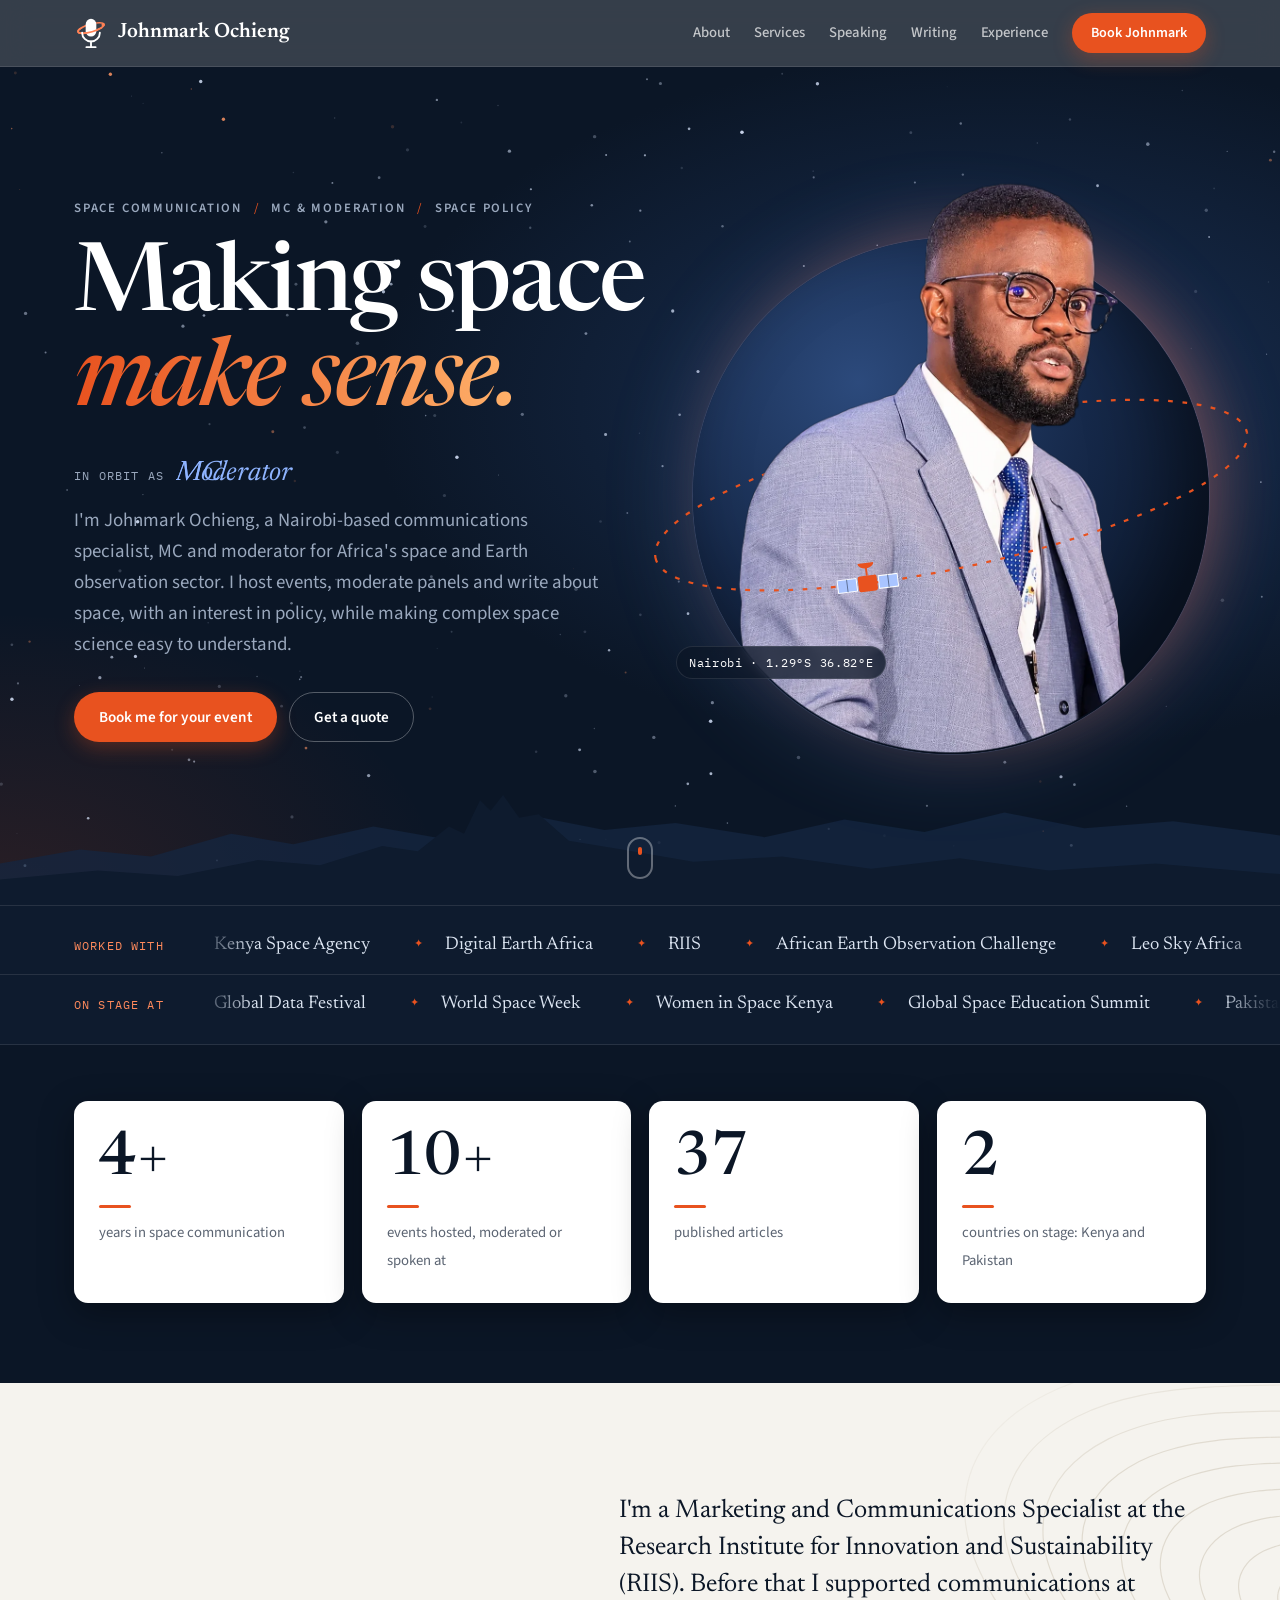
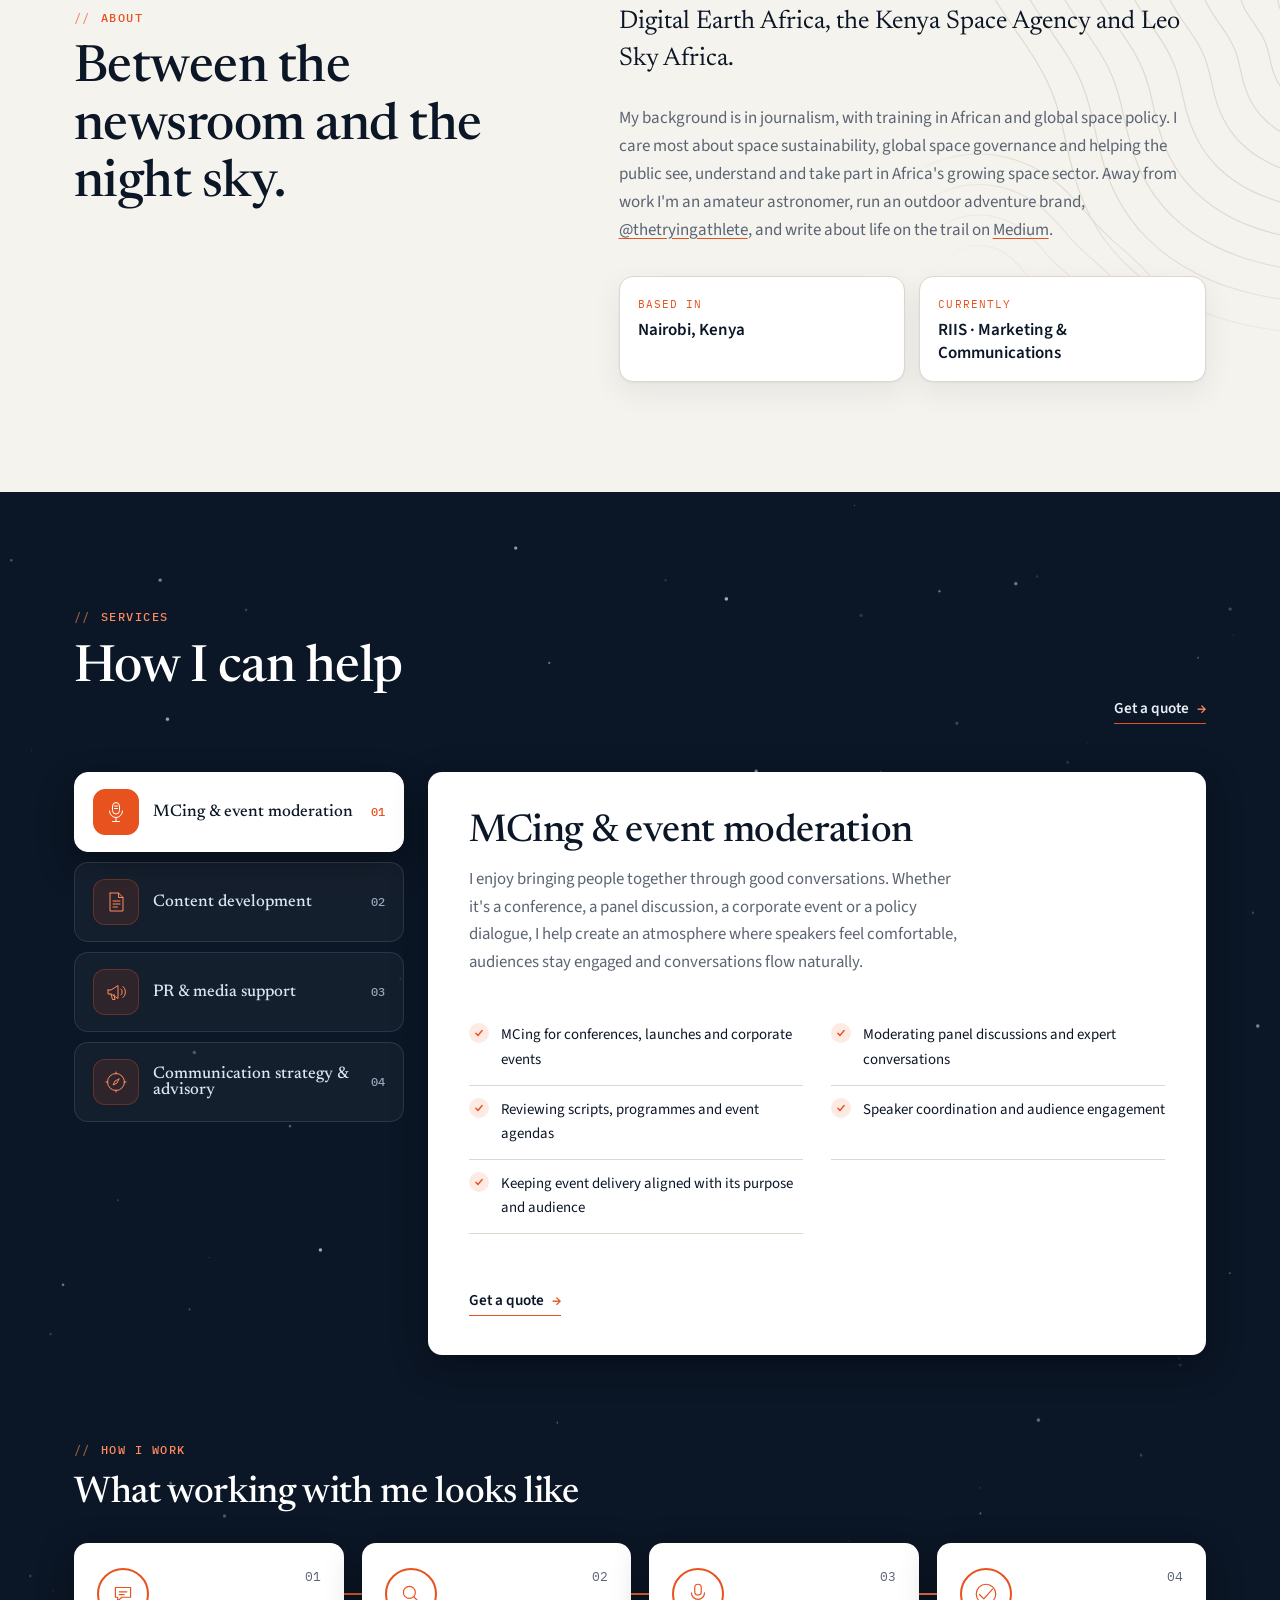
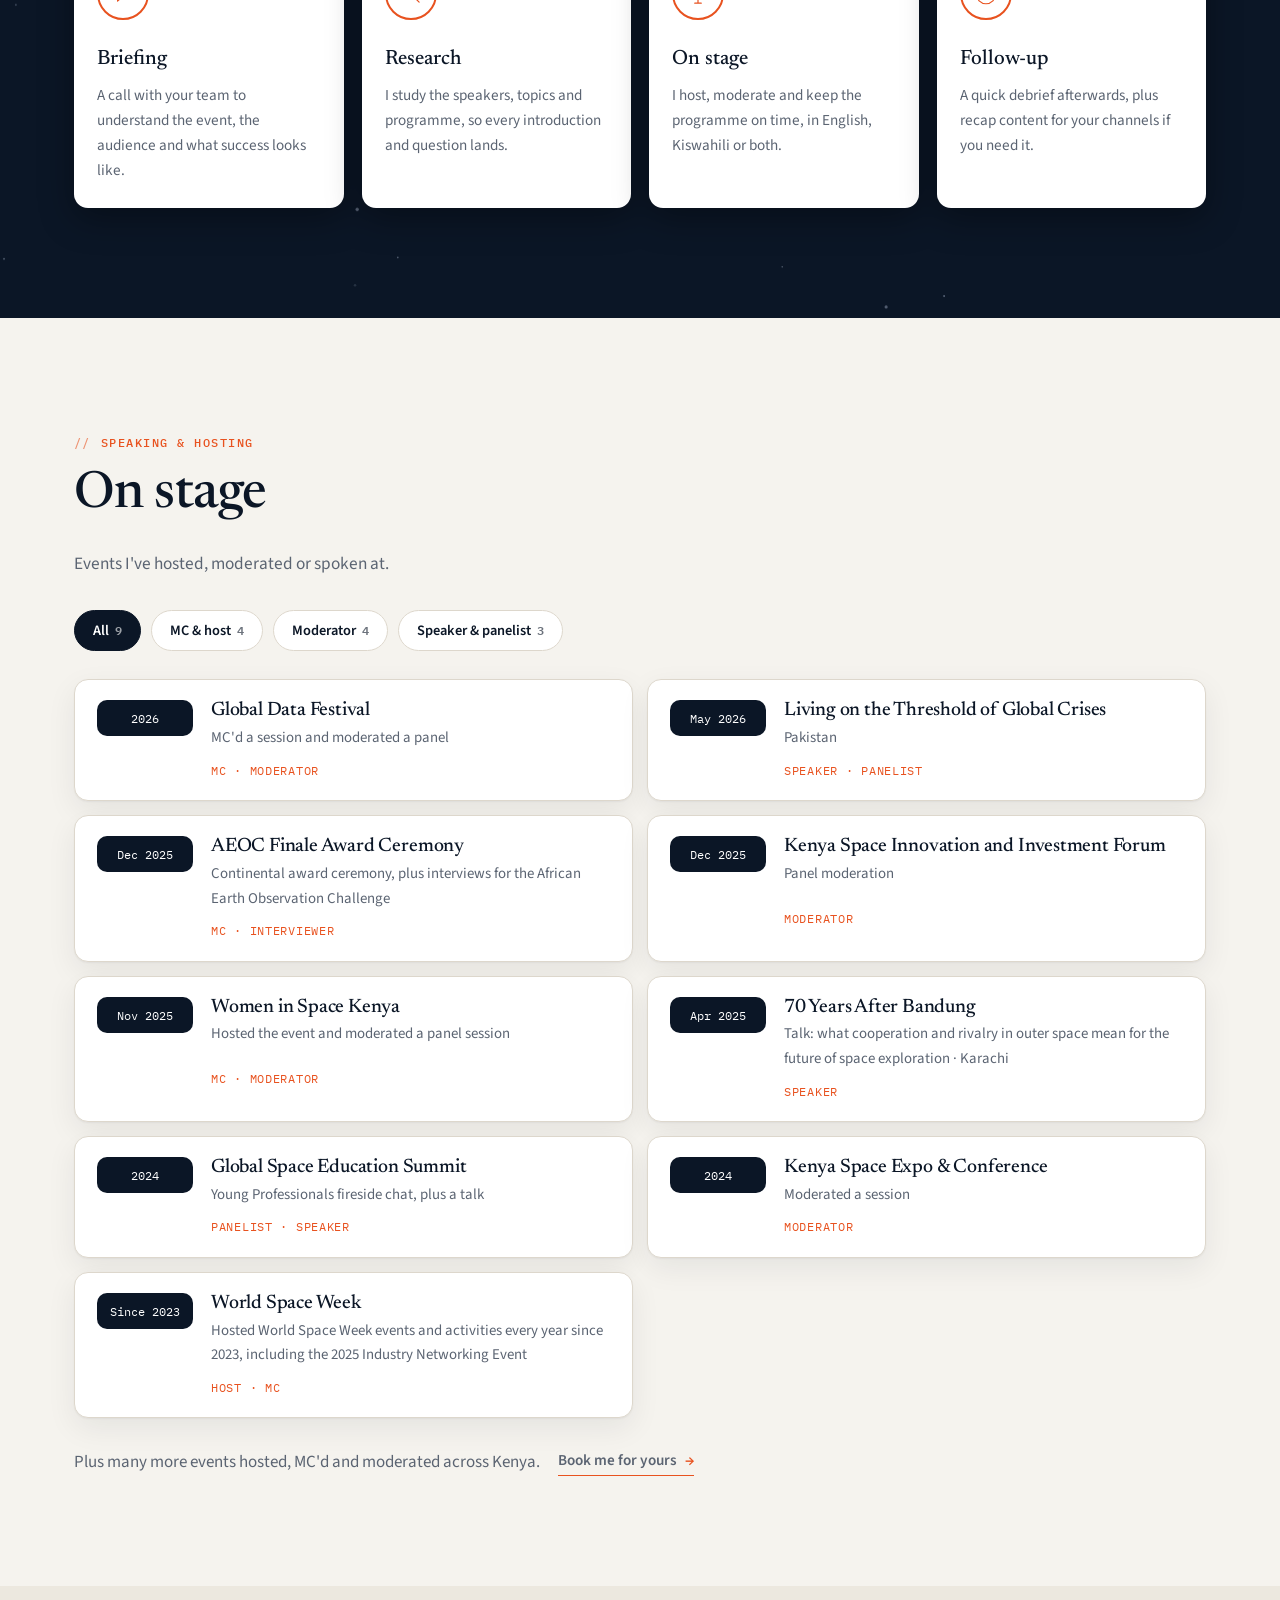
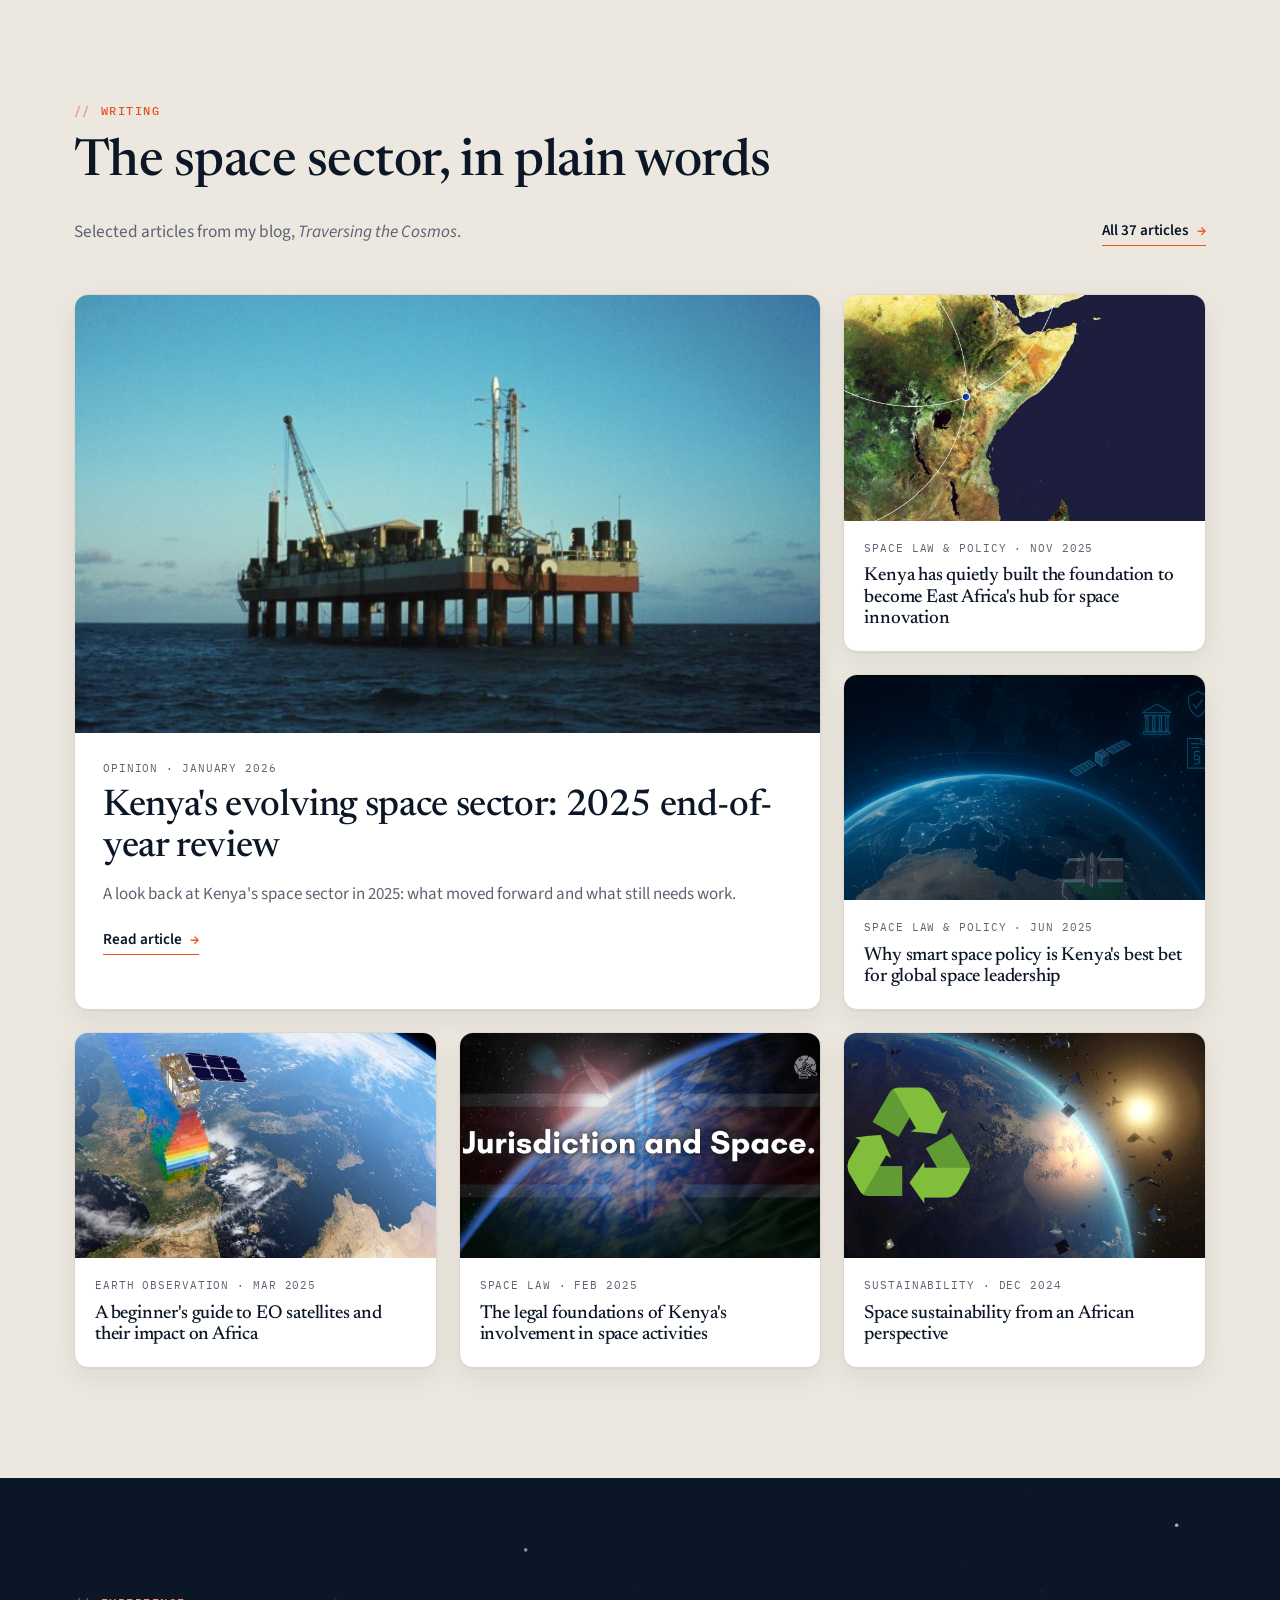
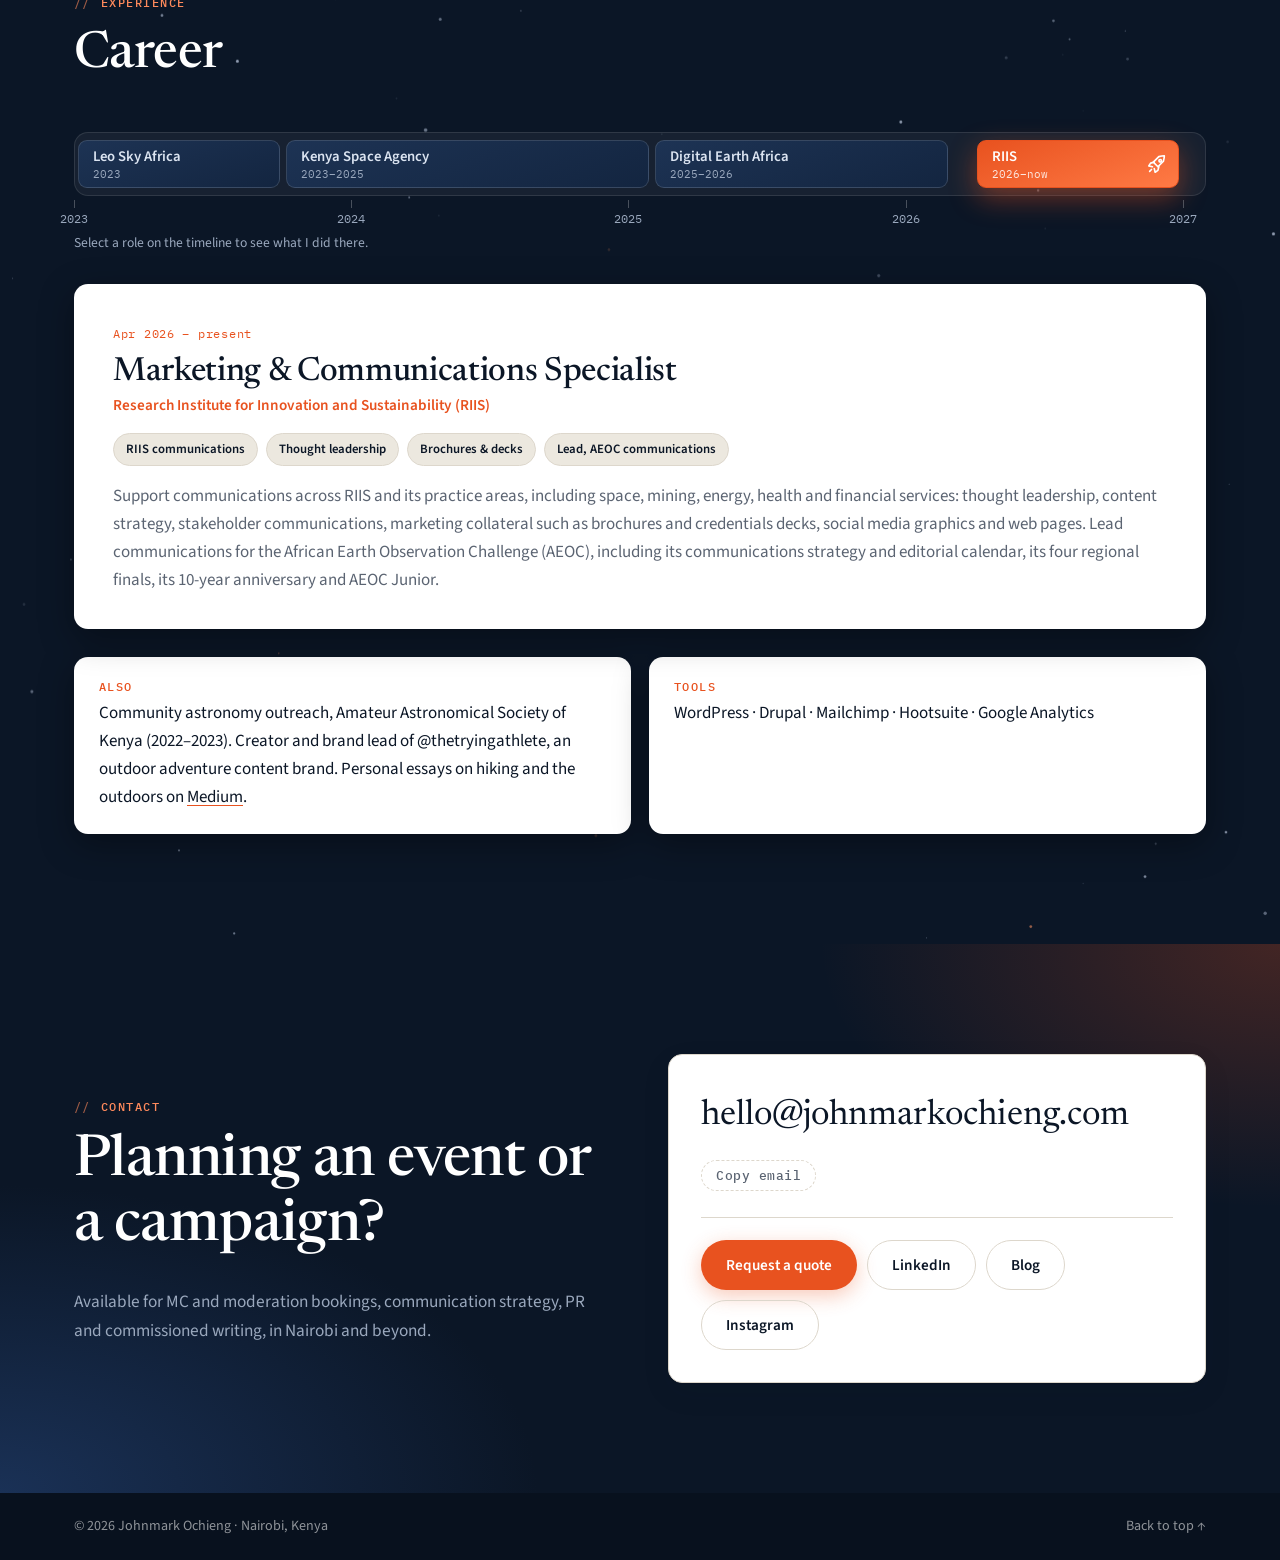
==== commit 33861949: "SEO: robots.txt, sitemap, canonical URL and Person structured data Co-Authored-By: Claude Opus 5.5 <" ====
--- a/index.html
+++ b/index.html
@@ -10,6 +10,28 @@
   <meta property="og:image" content="https://johnmarkochieng.com/assets/johnmark-speaking.jpg">
   <meta property="og:url" content="https://johnmarkochieng.com/">
   <meta property="og:type" content="website">
+  <link rel="canonical" href="https://johnmarkochieng.com/">
+  <script type="application/ld+json">
+  {
+    "@context": "https://schema.org",
+    "@type": "Person",
+    "name": "Johnmark Ochieng",
+    "url": "https://johnmarkochieng.com/",
+    "image": "https://johnmarkochieng.com/assets/johnmark-speaking.jpg",
+    "jobTitle": "Marketing and Communications Specialist",
+    "worksFor": { "@type": "Organization", "name": "Research Institute for Innovation and Sustainability (RIIS)" },
+    "description": "Nairobi-based communications specialist, MC and moderator for Africa's space and Earth observation sector.",
+    "address": { "@type": "PostalAddress", "addressLocality": "Nairobi", "addressCountry": "KE" },
+    "email": "mailto:hello@johnmarkochieng.com",
+    "knowsAbout": ["Space communication", "Event MC", "Panel moderation", "Space policy", "Earth observation", "Science communication"],
+    "sameAs": [
+      "https://www.linkedin.com/in/johnmark-o-40053770/",
+      "https://traversingcosmos.wordpress.com/",
+      "https://medium.com/@intergalacticsage",
+      "https://www.instagram.com/thetryingathlete"
+    ]
+  }
+  </script>
   <meta name="twitter:card" content="summary_large_image">
   <link rel="preconnect" href="https://fonts.googleapis.com">
   <link rel="preconnect" href="https://fonts.gstatic.com" crossorigin>
--- a/styles.css
+++ b/styles.css
@@ -592,6 +592,7 @@
 .svc-tab[aria-selected="true"] { background: var(--white); border-color: var(--white); color: var(--ink); box-shadow: 0 14px 34px rgba(0, 0, 0, 0.35); }
 .svc-tab[aria-selected="true"] svg { background: var(--accent); stroke: var(--white); border-color: var(--accent); }
 .svc-tab[aria-selected="true"] .svc-num { color: var(--accent); }
+@media (min-width: 1001px) {
 .svc-switch .services { display: block; }
 .svc-switch .service { padding: 38px 40px; min-height: 100%; }
 .svc-switch .service[hidden] { display: none; }
@@ -604,6 +605,7 @@
 .svc-switch .service li { padding: 12px 0 12px 32px; border-bottom: 1px solid var(--line); }
 .svc-switch .service li::before { width: 20px; height: 20px; top: 12px; border: 0; border-radius: 50%; background: rgba(232, 82, 31, 0.12) url("data:image/svg+xml,%3Csvg xmlns='http://www.w3.org/2000/svg' viewBox='0 0 20 20'%3E%3Cpath d='M5.5 10.5l3 3 6-7' fill='none' stroke='%23e8521f' stroke-width='2' stroke-linecap='round' stroke-linejoin='round'/%3E%3C/svg%3E") center / 14px no-repeat; }
 .svc-switch .service .link-arrow { margin-top: 26px; }
+}
 
 /* ---------- Career trajectory bar ---------- */
 .trajectory { position: relative; margin: 0 0 30px; }
@@ -637,8 +639,17 @@
 .job-tags li { font-size: 0.8rem; font-weight: 600; color: var(--ink); background: var(--paper-2); border: 1px solid var(--line); padding: 5px 12px; border-radius: 999px; }
 
 @media (max-width: 1000px) {
+  /* Tablets and phones: services become a swipeable row of buttons above one card */
   .svc-switch { display: block; }
-  .svc-tabs { display: none; }
+  .svc-tabs { position: static; flex-direction: row; gap: 8px; overflow-x: auto; scroll-snap-type: x mandatory; margin: 0 -16px 18px; padding: 2px 16px 6px; scrollbar-width: none; }
+  .svc-tabs::-webkit-scrollbar { display: none; }
+  .svc-tab { flex: none; width: auto; grid-template-columns: 34px auto; gap: 10px; padding: 10px 16px 10px 10px; font-size: 0.95rem; scroll-snap-align: start; white-space: nowrap; }
+  .svc-tab:hover { transform: none; }
+  .svc-tab svg { width: 34px; height: 34px; padding: 7px; border-radius: 9px; }
+  .svc-tab .svc-num { display: none; }
+  .svc-switch .service[hidden] { display: none; }
+  .svc-switch .service.is-entering { animation: svcIn .45s var(--ease); }
+  .svc-switch .service-top { display: none; }
 }
 @media (max-width: 760px) {
   .job-tags { margin-top: 10px; }
